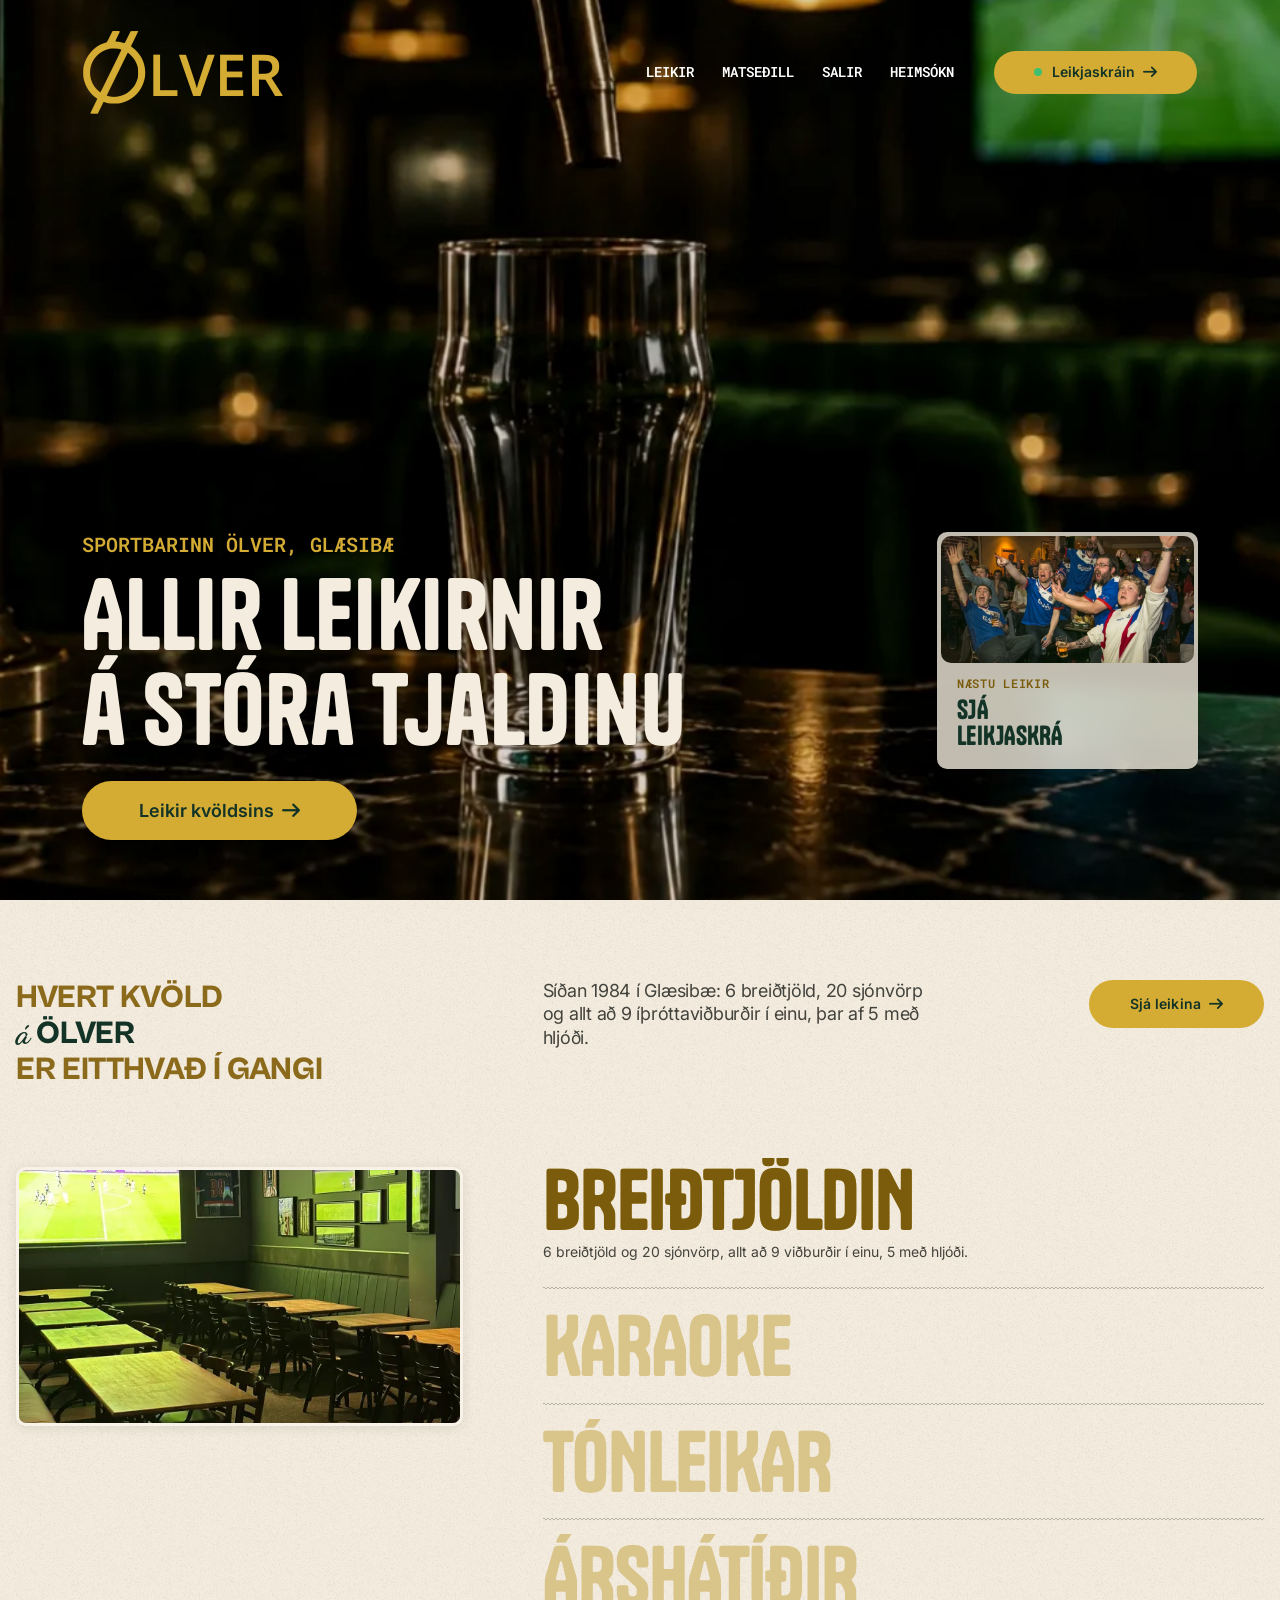
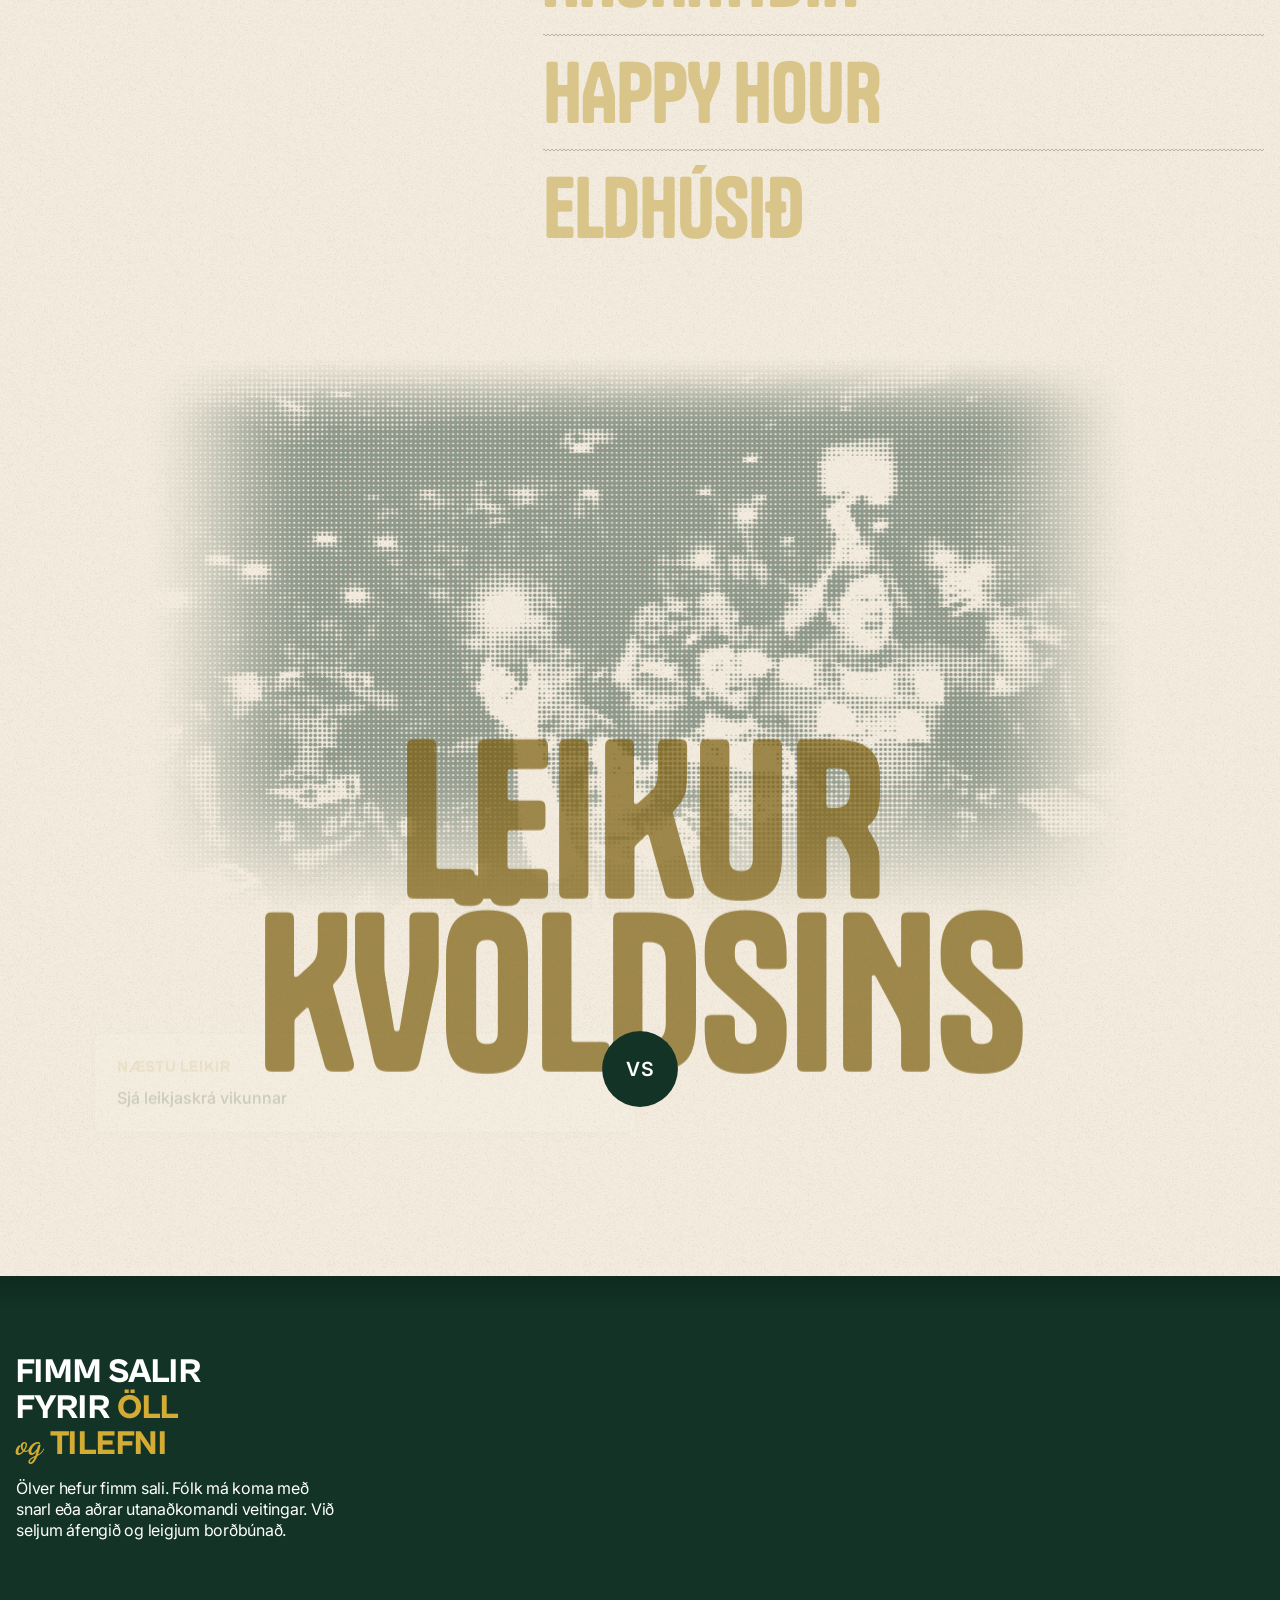
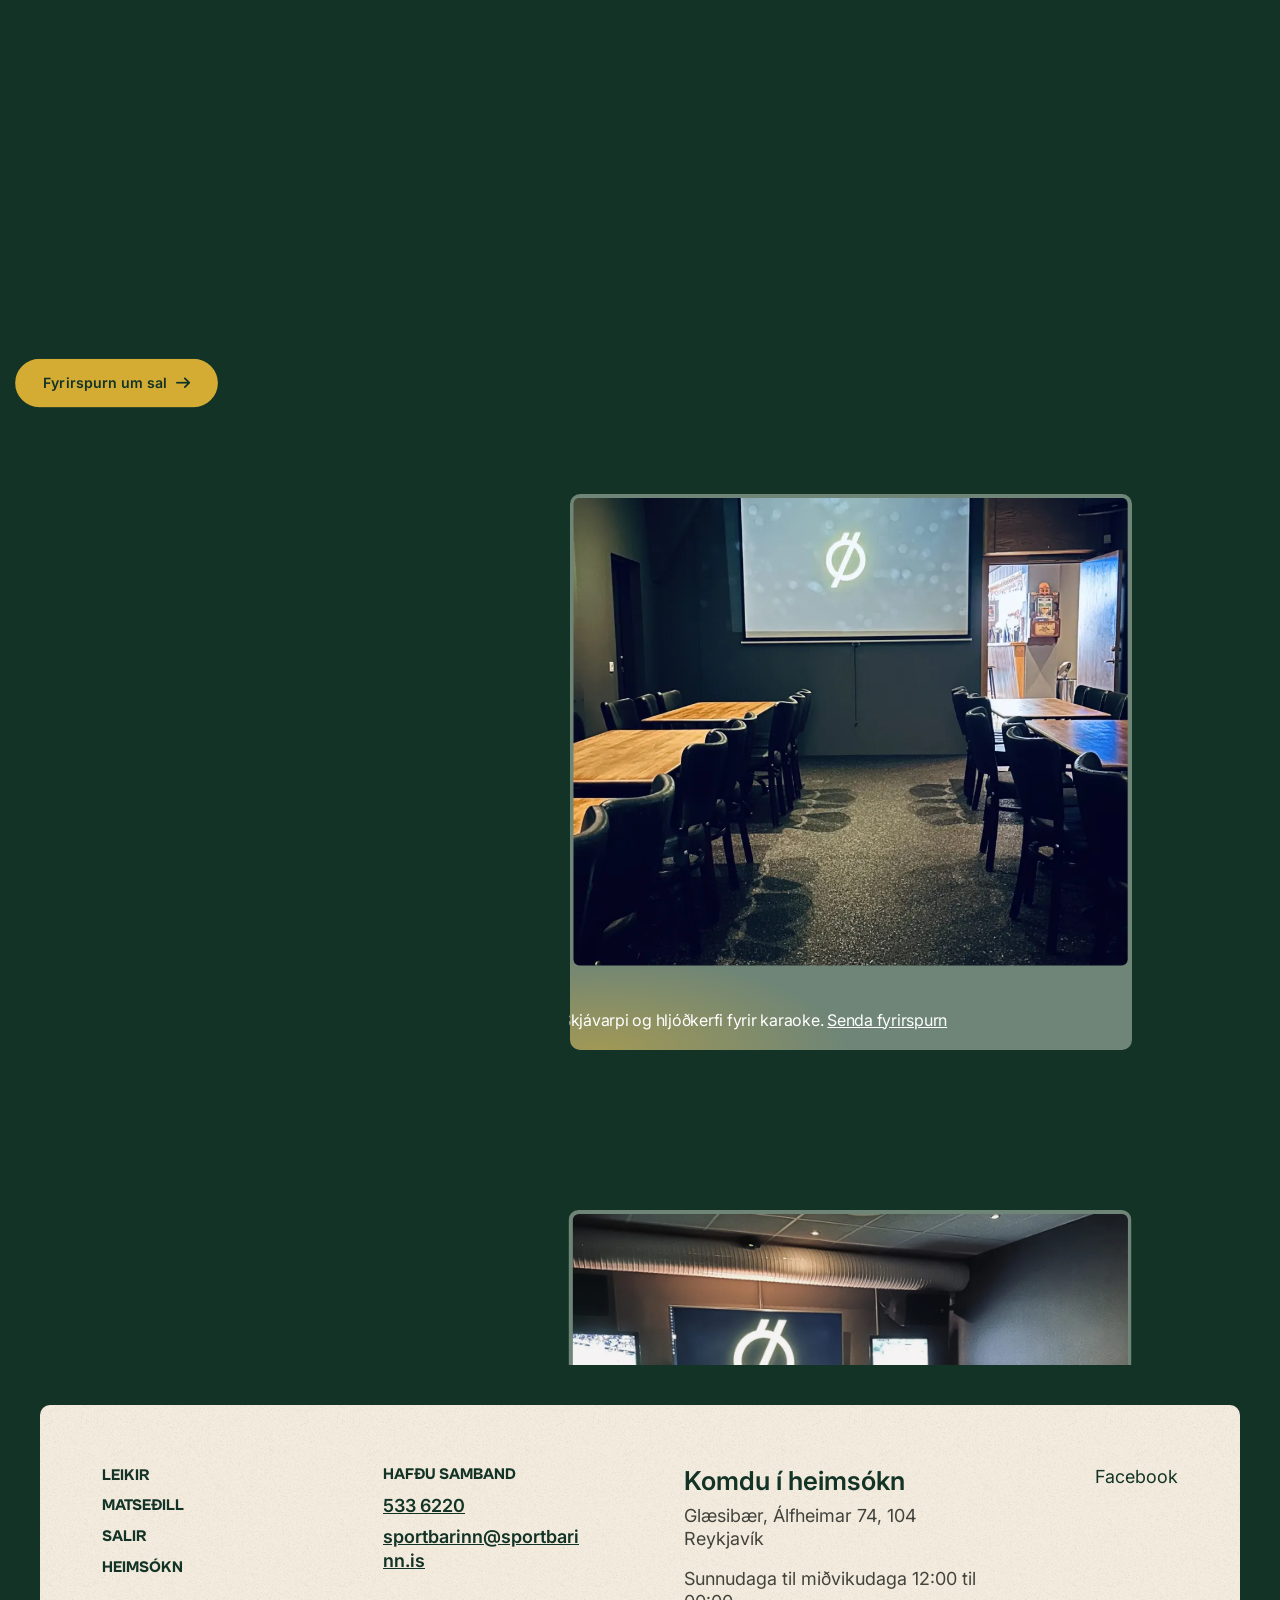
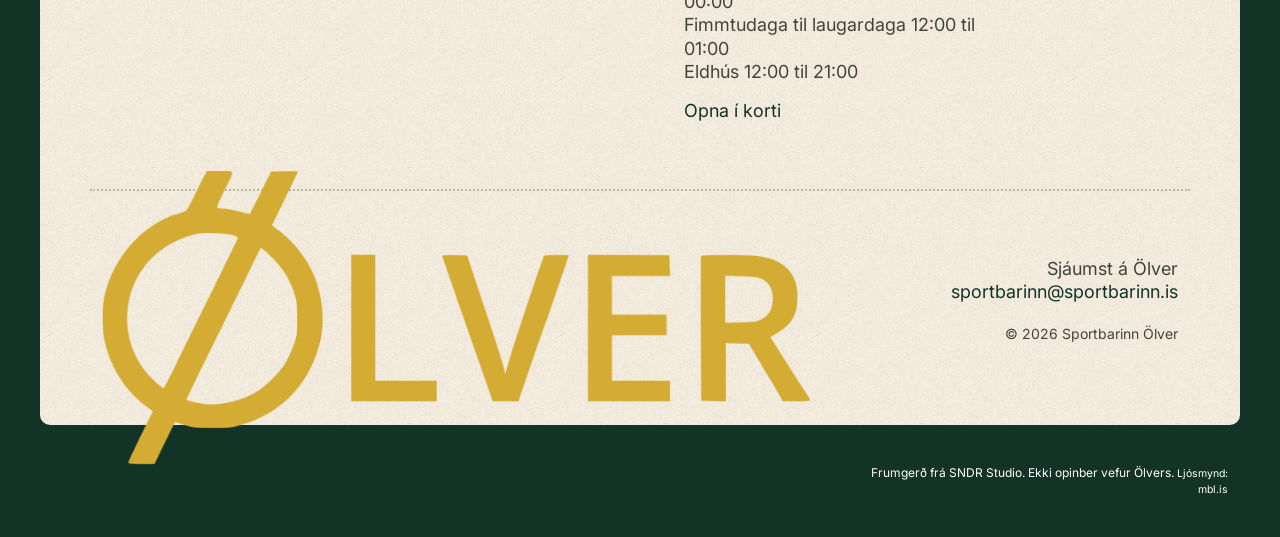
==== index.html @ f0a83d02 "Deploy a9a339c (noindex preview)" ====
<!doctype html>
<html lang="is">
<head>
<meta charset="utf-8">
<meta name="viewport" content="width=device-width, initial-scale=1">
<title>Sportbarinn Ölver | Glæsibær, Álfheimar 74</title>
<meta name="description" content="Sportbarinn Ölver í Glæsibæ. Enski boltinn og stærstu leikirnir á breiðtjöldum, karaoke, tónleikar og salir til leigu.">
<link rel="icon" href="assets/favicon.svg" type="image/svg+xml">
<link rel="apple-touch-icon" href="assets/apple-touch-icon.png">
<script>/* focus-guard, _tools/focus-guard */
/* focus-guard: a focus ring only for people using a keyboard.

   The bug it ends: a menu, drawer or dialog opens and its FIRST link (or the dialog's close button)
   is outlined, as if it were selected. Cause: opening code calls first.focus(), or <dialog>.showModal()
   focuses the first control by itself. When nothing was focused before, the browser decides the ring is
   wanted. Safari never focuses a button on click and a touch tap never does either, so on iPhone,
   iPad and Safari the very first tap paints the ring. Chrome with a mouse hides it, which is why it
   passes the desktop check and then reappears on Sindri's phone.

   How: remember the last input kind on <html data-input="pointer|key"> and let focus-guard.css drop the
   ring while the last input was a pointer. Keyboard users keep every ring. Load before everything else
   (inline in <head>, ~400 bytes), no dependencies. Doc: _tools/focus-guard/README.md */
(function () {
  var root = document.documentElement;
  function set(v) { if (root.getAttribute('data-input') !== v) root.setAttribute('data-input', v); }
  addEventListener('pointerdown', function () { set('pointer'); }, true);
  addEventListener('keydown', function (e) {
    if (e.key === 'Shift' || e.key === 'Control' || e.key === 'Alt' || e.key === 'Meta') return;
    set('key');
  }, true);
})();

</script>
<link rel="stylesheet" href="assets/focus-guard.css">
<meta name="robots" content="noindex">
<link rel="preload" href="fonts/Tanker-Regular.woff2" as="font" type="font/woff2" crossorigin>
<link rel="preload" href="assets/pour-poster.webp" as="image" fetchpriority="high">
<link rel="stylesheet" href="css/variables.css">
<link rel="stylesheet" href="fontawesome/css/fontawesome.min.css">
<link rel="stylesheet" href="fontawesome/css/solid.min.css">
<link rel="stylesheet" href="css/site.min.css">
<link rel="stylesheet" href="css/theme-ui.css">
<link rel="stylesheet" href="css/feature-accordion.css">
<link rel="stylesheet" href="css/smooth-scroll.css">
<link rel="stylesheet" href="css/card-media.css">
<link rel="stylesheet" href="css/scroll-cards.css">
<link rel="stylesheet" href="css/olver.css">
</head>
<body class="home wp-singular page-template page-template-frontpage page-template-frontpage-php page page-id-10001 wp-theme-boomball-theme-2026 theme-boomball-theme-2026 woocommerce-no-js">
<a class="visually-hidden-focusable olver-skip" href="#efni">Fara í efni</a>

        <!--Bootstrap 5 Off-Canvas Menu-->
        <div class="mobile-slide-menu offcanvas offcanvas-start noise" tabindex="-1" id="offcanvasMenu" aria-label="Valmynd">
            <div class="offcanvas-header">
                <div class="new-logo">
                    <a class="off-logo image100" href="index.html">
                        <img src="assets/img/logo-gold.webp" alt="Sportbarinn Ölver">
                    </a>
                </div>
                <div class="close-column">
                    <div class="exit-text">Loka</div>
                    <div class="close-menu" data-bs-dismiss="offcanvas" aria-label="Loka valmynd" role="button" tabindex="0">
                        <i class="fa-solid fa-xmark" aria-hidden="true"></i>
                    </div>
                </div>
            </div>
            <div class="offcanvas-body">
                <div id="mobile-menu">
                    <ul id="menu-mobile-menu" class="navbar-nav me-auto mb-2 mb-md-0 "><li  id="menu-item-10017" class="menu-item menu-item-type-post_type menu-item-object-page nav-item nav-item-10017"><a href="leikir.html" class="nav-link ">Leikir</a></li>
<li  id="menu-item-10016" class="menu-item menu-item-type-post_type menu-item-object-page nav-item nav-item-10016"><a href="matsedill.html" class="nav-link ">Matseðill</a></li>
<li  id="menu-item-10015" class="menu-item menu-item-type-post_type menu-item-object-page nav-item nav-item-10015"><a href="#home-preshow" class="nav-link ">Salir</a></li>
<li  id="menu-item-448" class="menu-item menu-item-type-post_type menu-item-object-page nav-item nav-item-448"><a href="#heimsokn" class="nav-link ">Heimsókn</a></li>
</ul>                </div>
                 <div class="site-button pink text-center off-button"><a href="leikir.html">Leikjaskráin</a></div>
            </div>
        </div>
       
    <!--Main Navbar & CTA Banner - Sticky Header-->
    <div class="sticky-top" style="z-index:8000;">
        <!--Main Navbar-->
                <div class="main-nav" >
                <div class="container scroll-header">
                    <div class="nav-row">
                        <div class="logo-nav-column">
                            <a class="header-logo image100" href="index.html">
                        <img src="assets/img/logo-gold.webp" alt="Sportbarinn Ölver">
                    </a>
                        </div>
                        <div class="menu-nav-column menu-column">
                            <div class="header-menu capitals">
                                <ul id="menu-main-menu" class="header-menu-list "><li  id="menu-item-10012" class="menu-item menu-item-type-post_type menu-item-object-page nav-item nav-item-10012"><a href="leikir.html" class="nav-link ">Leikir</a></li>
<li  id="menu-item-10013" class="menu-item menu-item-type-post_type menu-item-object-page nav-item nav-item-10013"><a href="matsedill.html" class="nav-link ">Matseðill</a></li>
<li  id="menu-item-10014" class="menu-item menu-item-type-post_type menu-item-object-page nav-item nav-item-10014"><a href="#home-preshow" class="nav-link ">Salir</a></li>
<li  id="menu-item-155" class="menu-item menu-item-type-post_type menu-item-object-page nav-item nav-item-155"><a href="#heimsokn" class="nav-link ">Heimsókn</a></li>
</ul>                            </div>
                            <div class="cart-menu-wrapper">
                                                            </div>
                            <div class="site-button radius100 pink header-button">
                                <a href="leikir.html" aria-label="Leikjaskráin"><span class="olver-open" data-open-now aria-hidden="true"></span>Leikjaskráin</a>
                            </div>
                            <div id="offcanvas-button" data-bs-toggle="offcanvas" data-bs-target="#offcanvasMenu" aria-controls="offcanvasMenu" aria-expanded="false" aria-label="Opna valmynd" role="button" tabindex="0">
                                <i class="fa-solid fa-bars" aria-hidden="true"></i>
                            </div>
                        </div>
                    </div>
                </div>
        </div>

        
            </div>
    <script>
        // Set --header-height before the hero banner renders so it doesn't
        // jump up once the footer scripts run (custom.js keeps it updated after this)
        (function () {
            var header = document.querySelector('.sticky-top');
            if (header) {
                // Fractional height, matching custom.js; offsetHeight rounds and leaves a sliver above the hero
                document.documentElement.style.setProperty('--header-height', header.getBoundingClientRect().height + 'px');
            }
        })();
    </script>

    <section class="hero-banner" id="efni" tabindex="-1">
        <div class="hero-banner__background"
                          data-overlay="0.15">

                            <video class="hero-banner__video" src="assets/pour.mp4" autoplay muted playsinline disablepictureinpicture disableremoteplayback aria-hidden="true" tabindex="-1"
                    poster="assets/pour-poster.webp"></video>
            
            <div class="hero-banner__overlay" style="opacity: 0.15;"></div>

        </div><!-- .hero-banner__background -->

                <div class="container hero-content">
            <div class="row">
                <div class="col-lg-9">
                                            <div class="pre-title capitals reveal-up reveal-delay-4">Sportbarinn Ölver, Glæsibæ</div>
                    
                                            <h1 class="hero-title reveal-words reveal-delay-2">Allir leikirnir <br>á stóra tjaldinu</h1>
                    
                                            <div class="site-button pink reveal-pop reveal-delay-5 button-lg">
                            <a href="leikir.html">Leikir kvöldsins</a>
                        </div>
                                    </div>
                                <div class="col-lg-3">
                    <div class="hero-modal-section site-radius reveal-up reveal-delay-6">
                        <div class="row gx-0">
                            <div class="col-lg-12 col-4">
                                <div class="modal-section-image image100">
                                                                            <a href="leikir.html" class="hero-video-trigger site-radius" aria-label="19:45 Everton gegn Newcastle, Deildabikar">
                                            <img src="assets/img/MBL0281602-scaled-800.webp" class="hero-video-trigger__image"
                                                alt="Stuðningsmenn fagna á Ölver">
                                        </a>
                                                                    </div>
                            </div>
                            <div class="col-lg-12 col-8">
                                <div class="modal-hero-column">
                                                                            <div class="modal-pre-title capitals">19:45 í kvöld · Deildabikar</div>
                                    
                                                                            <h4 class="modal-section-title capitals">Everton <br>gegn Newcastle</h4>
                                                                    </div>
                            </div>
                        </div>
                    </div>
                </div>
                            </div>
        </div>
    </section><!-- .hero-banner -->

<section id="home-innings"
    class="bb-feature"
    data-feature-accordion
    data-feature-scroll="false"
    data-item-count="6"
    aria-labelledby="home-innings-heading">
    <div class="container bb-feature__container">
                <div class="row bb-feature__intro">
            <div class="col-lg-5">
                                    <h2 id="home-innings-heading" class="bb-rich-heading reveal-up reveal-delay-2"><span class="bb-heading-line bb-text-gold">HVERT KVÖLD</span><span class="bb-heading-line bb-text-blue"> <span class="bb-type-script">á</span> ÖLVER</span> <span class="bb-heading-line bb-text-gold">ER EITTHVAÐ Í GANGI</span></h2>
                            </div>
            <div class="col-lg-4">
                <div class="bb-feature__intro-copy reveal-up reveal-delay-4"><p>Síðan 1984 í Glæsibæ: 6 breiðtjöld, 20 sjónvörp og allt að 9 íþróttaviðburðir í einu, þar af 5 með hljóði.</p>
</div>
            </div>
                            <div class="col-lg-3 d-flex justify-content-lg-end align-items-start">
                    <div class="site-button pink bb-button--standard">
                        <a class="reveal-pop reveal-delay-3" href="leikir.html"
                            >Sjá leikina</a>
                    </div>
                </div>
                    </div>
                <div class="row bb-feature__body">
            <div class="col-lg-5 bb-feature__rail d-none d-lg-block">
                <div class="bb-feature__stage" data-feature-stage></div>
            </div>
            <div class="col-lg-7">
                <div class="bb-feature__list">
                                            <article class="bb-feature__item reveal-slide" data-feature-item>
                            <div id="home-innings-item-1-media" class="bb-feature__media" data-feature-media>
                                <div class="bb-feature__media-inner"><div class="bb-feature__visual"><img class="bb-feature__video" src="assets/img/Nyi-salur2-scaled-800.webp" alt="Salur með breiðtjöldum og sjónvörpum á Ölver"></div></div>
                            </div>
                            <h3 class="bb-feature__title">
                                <button type="button"
                                    id="home-innings-item-1-trigger"
                                    class="bb-feature__trigger"
                                    aria-expanded="true"
                                    aria-controls="home-innings-item-1-media home-innings-item-1-panel"
                                    data-feature-trigger><span class="bb-feature__label">Breiðtjöldin</span></button>
                            </h3>
                            <div id="home-innings-item-1-panel"
                                class="bb-feature__panel"
                                aria-labelledby="home-innings-item-1-trigger"
                                data-feature-panel>
                                                                    <div class="bb-feature__description"><p>6 breiðtjöld og 20 sjónvörp, allt að 9 viðburðir í einu, 5 með hljóði.</p>
</div>
                                                            </div>
                        </article>
                                            <article class="bb-feature__item reveal-slide" data-feature-item>
                            <div id="home-innings-item-2-media" class="bb-feature__media" data-feature-media>
                                <div class="bb-feature__media-inner"><div class="bb-feature__visual"><img class="bb-feature__video" src="assets/img/003-KARA_BROLL-1-800.webp" alt="Hljóðnemi fyrir karaoke á Ölver"></div></div>
                            </div>
                            <h3 class="bb-feature__title">
                                <button type="button"
                                    id="home-innings-item-2-trigger"
                                    class="bb-feature__trigger"
                                    aria-expanded="true"
                                    aria-controls="home-innings-item-2-media home-innings-item-2-panel"
                                    data-feature-trigger><span class="bb-feature__label">Karaoke</span></button>
                            </h3>
                            <div id="home-innings-item-2-panel"
                                class="bb-feature__panel"
                                aria-labelledby="home-innings-item-2-trigger"
                                data-feature-panel>
                                                                    <div class="bb-feature__description"><p>Stóri og Litli salurinn eru með karaoke. Minnsti salurinn er fyrir fundi eða karaoke.</p>
</div>
                                                            </div>
                        </article>
                                            <article class="bb-feature__item reveal-slide" data-feature-item>
                            <div id="home-innings-item-3-media" class="bb-feature__media" data-feature-media>
                                <div class="bb-feature__media-inner"><div class="bb-feature__visual"><img class="bb-feature__video" src="assets/img/33-800.webp" alt="Tónleikasvið á Ölver"></div></div>
                            </div>
                            <h3 class="bb-feature__title">
                                <button type="button"
                                    id="home-innings-item-3-trigger"
                                    class="bb-feature__trigger"
                                    aria-expanded="true"
                                    aria-controls="home-innings-item-3-media home-innings-item-3-panel"
                                    data-feature-trigger><span class="bb-feature__label">Tónleikar</span></button>
                            </h3>
                            <div id="home-innings-item-3-panel"
                                class="bb-feature__panel"
                                aria-labelledby="home-innings-item-3-trigger"
                                data-feature-panel>
                                                                    <div class="bb-feature__description"><p>Stóri salurinn er með glænýju hljóðkerfi fyrir tónleika og fyrirlestra.</p>
</div>
                                                            </div>
                        </article>
                                            <article class="bb-feature__item reveal-slide" data-feature-item>
                            <div id="home-innings-item-4-media" class="bb-feature__media" data-feature-media>
                                <div class="bb-feature__media-inner"><div class="bb-feature__visual"><img class="bb-feature__video" src="assets/img/0q-3584-scaled-800.webp" alt="Borð og stólar í Stóra salnum á Ölver"></div></div>
                            </div>
                            <h3 class="bb-feature__title">
                                <button type="button"
                                    id="home-innings-item-4-trigger"
                                    class="bb-feature__trigger"
                                    aria-expanded="true"
                                    aria-controls="home-innings-item-4-media home-innings-item-4-panel"
                                    data-feature-trigger><span class="bb-feature__label">Árshátíðir</span></button>
                            </h3>
                            <div id="home-innings-item-4-panel"
                                class="bb-feature__panel"
                                aria-labelledby="home-innings-item-4-trigger"
                                data-feature-panel>
                                                                    <div class="bb-feature__description"><p>Bjórkvöld, árshátíðir og pub quiz. Kútar frá Ölgerðinni: Gull, Gull Lite, Tuborg eða Classic, 52.500 kr, 25 lítrar.</p>
</div>
                                                            </div>
                        </article>
                                            <article class="bb-feature__item reveal-slide" data-feature-item>
                            <div id="home-innings-item-5-media" class="bb-feature__media" data-feature-media>
                                <div class="bb-feature__media-inner"><div class="bb-feature__visual"><img class="bb-feature__video" src="assets/img/02_OLVER-800.webp" alt="Bjórkranar á barnum á Ölver"></div></div>
                            </div>
                            <h3 class="bb-feature__title">
                                <button type="button"
                                    id="home-innings-item-5-trigger"
                                    class="bb-feature__trigger"
                                    aria-expanded="true"
                                    aria-controls="home-innings-item-5-media home-innings-item-5-panel"
                                    data-feature-trigger><span class="bb-feature__label">Happy hour</span></button>
                            </h3>
                            <div id="home-innings-item-5-panel"
                                class="bb-feature__panel"
                                aria-labelledby="home-innings-item-5-trigger"
                                data-feature-panel>
                                                                    <div class="bb-feature__description"><p>Mánudaga til föstudaga 15:00 til 19:00, allur bjór á krana 1.100 kr.</p>
</div>
                                                            </div>
                        </article>
                                            <article class="bb-feature__item reveal-slide" data-feature-item>
                            <div id="home-innings-item-6-media" class="bb-feature__media" data-feature-media>
                                <div class="bb-feature__media-inner"><div class="bb-feature__visual"><img class="bb-feature__video" src="assets/img/21-scaled-800.webp" alt="Ölversborgari með frönskum"></div></div>
                            </div>
                            <h3 class="bb-feature__title">
                                <button type="button"
                                    id="home-innings-item-6-trigger"
                                    class="bb-feature__trigger"
                                    aria-expanded="true"
                                    aria-controls="home-innings-item-6-media home-innings-item-6-panel"
                                    data-feature-trigger><span class="bb-feature__label">Eldhúsið</span></button>
                            </h3>
                            <div id="home-innings-item-6-panel"
                                class="bb-feature__panel"
                                aria-labelledby="home-innings-item-6-trigger"
                                data-feature-panel>
                                                                    <div class="bb-feature__description"><p><a href="matsedill.html">Opið 12:00 til 21:00 alla daga, fyrr þegar leikir eru í gangi. Borgarar, vængir og pizza.</a></p>
</div>
                                                            </div>
                        </article>
                                    </div>
            </div>
        </div>
    </div>
</section>




<section id="home-teams" class="home-teams" data-teams>
    <div class="container">

                <div class="home-teams__hero" data-teams-hero>
                            <img class="home-teams__image" src="assets/img/vs-crowd.webp" srcset="assets/img/vs-crowd.webp 1296w" sizes="(min-width: 1400px) 1296px, 100vw" width="1296" height="751" alt="" loading="lazy" decoding="async" data-teams-image>
                                        <h2 class="home-teams__title" data-teams-title>Leikur <br>kvöldsins</h2>
                    </div>
        
                <div class="home-teams__matchup" data-teams-matchup>
            <div class="home-teams__team home-teams__team--llamas" data-teams-card>
                                    <h3 class="home-teams__team-title">Everton</h3>
                                                    <div class="home-teams__team-text"><p>Heimalið. Fimmtudagur kl. 19:45</p>
</div>
                            </div>

            <div class="home-teams__vs" aria-hidden="true" data-teams-vs>VS</div>

            <div class="home-teams__team home-teams__team--chaos" data-teams-card>
                                    <h3 class="home-teams__team-title">Newcastle</h3>
                                                    <div class="home-teams__team-text"><p>Gestirnir. Deildabikar, í beinni á Ölver</p>
</div>
                            </div>
        </div>
        
                <div class="site-button blue home-teams__button" data-teams-button>
            <a href="leikir.html">Allir leikir vikunnar</a>
        </div>
        
    </div>
</section>
<section id="home-preshow" class="bb-scroll-cards" data-scroll-cards
    aria-labelledby="home-preshow-heading">
    <div class="container bb-scroll-cards__container">
        <div class="bb-scroll-cards__viewport" data-scroll-viewport>
            <div class="row g-0 bb-scroll-cards__layout">
                <div class="col-lg-4 bb-scroll-cards__intro" data-scroll-intro>
                    <div>
                                                    <h2 id="home-preshow-heading" class="bb-rich-heading reveal-up reveal-delay-2"><span class="bb-heading-line">FIMM SALIR</span><span class="bb-heading-line">FYRIR <span class="bb-text-pink">ÖLL</span></span><span class="bb-heading-line bb-text-pink"><span class="bb-type-script">og</span> TILEFNI</span></h2>
                                                <div class="bb-scroll-cards__intro-copy reveal-up reveal-delay-4"><p>Ölver hefur fimm sali. Fólk má koma með snarl eða aðrar utanaðkomandi veitingar. Við seljum áfengið og leigjum borðbúnað.</p>
</div>
                    </div>
                                            <div class="site-button pink bb-button--standard bb-scroll-cards__button">
                            <a class="reveal-pop reveal-delay-3" href="mailto:sportbarinn@sportbarinn.is?subject=Fyrirspurn%20um%20sal"
                                >Fyrirspurn um sal</a>
                        </div>
                                    </div>
                <div class="col-lg-8 bb-scroll-cards__rail" data-scroll-rail>
                    <div class="bb-scroll-cards__track" data-scroll-track>
                                                    <article class="bb-scroll-card" data-scroll-card aria-labelledby="home-preshow-card-1-title">
                                <div class="bb-scroll-card__media">
    <img width="2000" height="1056" src="assets/img/storsalur-scaled.webp" class="bb-scroll-card__image" alt="Stóri salurinn á Ölver" loading="lazy" decoding="async" sizes="auto, (min-width: 1312px) 840px, (min-width: 992px) 64vw, calc(100vw - 40px)" srcset="assets/img/storsalur-scaled-800.webp 800w, assets/img/storsalur-scaled.webp 2000w" /></div>
                                <div class="bb-scroll-card__caption">
                                    <h3 id="home-preshow-card-1-title" class="bb-scroll-card__title">Stóri salurinn</h3>
                                                                            <div class="bb-scroll-card__description"><p>150 til borðs, 200 standandi. Skjávarpar og glænýtt hljóðkerfi fyrir karaoke, tónleika og fyrirlestra. <a href="mailto:sportbarinn@sportbarinn.is?subject=Fyrirspurn%20um%20St%C3%B3ra%20salinn">Senda fyrirspurn</a></p>
</div>
                                                                    </div>
                            </article>
                                                    <article class="bb-scroll-card" data-scroll-card aria-labelledby="home-preshow-card-2-title">
                                <div class="bb-scroll-card__media">
    <img width="1500" height="2000" src="assets/img/Litli-salur-scaled.webp" class="bb-scroll-card__image" alt="Litli salurinn á Ölver" loading="lazy" decoding="async" sizes="auto, (min-width: 1312px) 840px, (min-width: 992px) 64vw, calc(100vw - 40px)" srcset="assets/img/Litli-salur-scaled-800.webp 600w, assets/img/Litli-salur-scaled.webp 1500w" /></div>
                                <div class="bb-scroll-card__caption">
                                    <h3 id="home-preshow-card-2-title" class="bb-scroll-card__title">Litli salurinn</h3>
                                                                            <div class="bb-scroll-card__description"><p>Um 40 manns. Skjávarpi og hljóðkerfi fyrir karaoke. <a href="mailto:sportbarinn@sportbarinn.is?subject=Fyrirspurn%20um%20Litla%20salinn">Senda fyrirspurn</a></p>
</div>
                                                                    </div>
                            </article>
                                                    <article class="bb-scroll-card" data-scroll-card aria-labelledby="home-preshow-card-3-title">
                                <div class="bb-scroll-card__media">
    <img width="2000" height="1500" src="assets/img/VIP--scaled.webp" class="bb-scroll-card__image" alt="Minnsti salurinn á Ölver" loading="lazy" decoding="async" sizes="auto, (min-width: 1312px) 840px, (min-width: 992px) 64vw, calc(100vw - 40px)" srcset="assets/img/VIP--scaled-800.webp 800w, assets/img/VIP--scaled.webp 2000w" /></div>
                                <div class="bb-scroll-card__caption">
                                    <h3 id="home-preshow-card-3-title" class="bb-scroll-card__title">Minnsti salurinn</h3>
                                                                            <div class="bb-scroll-card__description"><p>15 manns. Fyrir fundi eða karaoke. <a href="mailto:sportbarinn@sportbarinn.is?subject=Fyrirspurn%20um%20Minnsta%20salinn">Senda fyrirspurn</a></p>
</div>
                                                                    </div>
                            </article>
                                            </div>
                </div>
            </div>
        </div>
    </div>
</section>
<footer class="site-footer" id="heimsokn">
    <div class="footer-main site-radius noise">
        <div class="container-fluid">
            <div class="row gx-5">
                <div class="col-lg-3 col-md-4 footer-first-column order-md-1 order-2">
                    <!-- Menu -->
                    <div class="footer-menu-wrapper mb-4">
                        <nav class="footer-nav"><ul id="menu-footer-menu" class="footer-menu-list"><li id="menu-item-10021" class="menu-item menu-item-type-post_type menu-item-object-page menu-item-10021"><a href="leikir.html">Leikir</a></li>
<li id="menu-item-10020" class="menu-item menu-item-type-post_type menu-item-object-page menu-item-10020"><a href="matsedill.html">Matseðill</a></li>
<li id="menu-item-10019" class="menu-item menu-item-type-post_type menu-item-object-page menu-item-10019"><a href="#home-preshow">Salir</a></li>
<li id="menu-item-10018" class="menu-item menu-item-type-post_type menu-item-object-page menu-item-10018"><a href="#heimsokn">Heimsókn</a></li>
</ul></nav>                    </div>
                    
                                                                
                                    </div>
                <div class="col-lg-3 col-md-4 order-3">
                    <!-- Content Sections (stacked vertically) -->
                                                                        <div class="footer-content-section">
                                                                    <h4 class="footer-section-title capitals">Hafðu samband</h4>
                                                                                                    <div class="footer-section-content">
                                        <p><a href="tel:5336220">533 6220</a></p>
<p><a href="mailto:sportbarinn@sportbarinn.is">sportbarinn@sportbarinn.is</a></p>
                                    </div>
                                                            </div>
                                                            </div>
                    
                

                <!-- Third Column: Form -->
                <div class="col-lg-4 order-lg-3 order-4">
                                                                <div class="footer-form-wrapper">
                                                                                        <div class="footer-form">
                                    <h3>Komdu í heimsókn</h3>
                                    <p>Glæsibær, Álfheimar 74, 104 Reykjavík</p>
                                    <p>Sunnudaga til miðvikudaga 12:00 til 00:00<br>Fimmtudaga til laugardaga 12:00 til 01:00<br>Eldhús 12:00 til 21:00</p>
                                    <p><a href="https://maps.google.com/?q=Álfheimar+74,+104+Reykjavík" target="_blank" rel="noopener">Opna í korti</a></p>                                </div>
                                                    </div>
                                                                
                                    </div>

                <!-- 4th Column: Social Media Icons -->
                <div class="col-lg-2 col-md-4 order-lg-4 order-md-3 order-1">
                                            <div class="footer-social-links">
                                    <a href="https://www.facebook.com/sportbarinn.is" target="_blank" rel="noopener noreferrer" class="footer-social-link">Facebook</a>
                                </div>
                                    </div>
            </div>

            <!-- Ölver Logo & Contact Row -->
            <div class="row footer-logo-row align-items-center">
                <div class="col-lg-8 mb-4 mb-lg-0 text-center text-lg-start order-lg-1 order-2">
                                            <div class="footer-boomball-logo">
                            <img loading="lazy" src="assets/img/logo-gold.webp" alt="Sportbarinn Ölver" />
                        </div>
                                    </div>

                <div class="col-lg-4 text-lg-end order-lg-2 order-1">
                                                                <p class="footer-inbox-text">Sjáumst á Ölver</p>
                                                                <a href="mailto:sportbarinn@sportbarinn.is" class="footer-contact-email">sportbarinn@sportbarinn.is</a>
                                        <p class="copyright-text">© 2026 Sportbarinn Ölver</p>
                </div>
            </div>
        </div>
    </div>

    <!-- Copyright & Disclaimer Bar -->
    <div class="footer-copyright">
        <div class="container-fluid">
            <div class="row d-flex justify-content-end">
                <div class="col-lg-4">
                                            <p class="disclaimer-text">Frumgerð frá SNDR Studio. Ekki opinber vefur Ölvers. <small>Ljósmynd: mbl.is</small></p>
                                    </div>
            </div>
        </div>
    </div>
</footer>
<script src="js/olver.js"></script>
<script src="js/jquery.min.js"></script>
<script src="js/gsap.min.js"></script>
<script src="js/gsap-scrolltrigger.min.js"></script>
<script src="js/st-refresh.js"></script>
<script src="js/gsap-scrollto.min.js"></script>
<script src="js/site.min.js"></script>
<script src="js/components/feature-accordion.js"></script>
<script src="js/components/smooth-scroll.js"></script>
<script src="js/components/reveal.js"></script>
<script src="js/components/card-media.js"></script>
<script src="js/components/scroll-cards.js"></script>
<script src="js/components/home-teams.js"></script>
</body>
</html>
---- assets/focus-guard.css ----
/* focus-guard.css: pairs with focus-guard.js. No ring after a tap or a click; every ring for the keyboard.
   Text fields keep theirs (the user is typing there whatever opened it). */
html[data-input="pointer"] :focus-visible:not(input):not(textarea):not(select):not([contenteditable="true"]) { outline: none; }
/* a focus target that is only a container (a menu panel, a dialog, a drawer): never ring it */
[tabindex="-1"]:focus { outline: none; }
---- css/variables.css ----
/**
 * Shared design tokens. Loaded before the existing theme stylesheet.
 * New components consume these; existing SCSS can adopt them incrementally.
 */
:root {
    --bb-color-pink: #D4AC34;
    --bb-color-blue: #123326;
    --bb-color-gold: #8C6A1C;
    --bb-color-ink: #43433d;
    --bb-color-paper: #f3ebdc;
    --bb-color-white: #ffffff;
    --bb-color-slate: #6E8577;
    --bb-color-frame: rgb(255 255 255 / 35%);
    --bb-color-divider: #B8B3A8;
    --bb-color-inactive: #D9C48A;

    --bb-font-body: "Inter-400", Arial, Helvetica, sans-serif;
    --bb-font-body-medium: "Inter-500", Arial, Helvetica, sans-serif;
    --bb-font-heading: "Hamburg-700", Arial, Helvetica, sans-serif;
    --bb-font-display: "Groundout", Georgia, serif;
    --bb-font-script: "Brooklyn-700", Georgia, serif;
    --bb-font-mono: "Roboto-600", "Courier New", monospace;

    --bb-radius-media: 10px;
    --bb-border-media: 4px;
    --bb-content-width: 1280px;
    --bb-gutter-mobile: 16px;
    --bb-space-section: 80px;
    --bb-space-section-mobile: 48px;
    --bb-divider-width: 4px;
    --bb-divider-height: 2px;

    --bb-motion-duration: 0.42s;
    --bb-motion-distance: 12px;
    --bb-motion-ease: cubic-bezier(0.22, 1, 0.36, 1);
}
---- fontawesome/css/solid.min.css ----
/*!
 * Font Awesome Free 7.1.0 by @fontawesome - https://fontawesome.com
 * License - https://fontawesome.com/license/free (Icons: CC BY 4.0, Fonts: SIL OFL 1.1, Code: MIT License)
 * Copyright 2025 Fonticons, Inc.
 */
:host,:root{--fa-family-classic:"Font Awesome 7 Free";--fa-font-solid:normal 900 1em/1 var(--fa-family-classic);--fa-style-family-classic:var(--fa-family-classic)}@font-face{font-family:"Font Awesome 7 Free";font-style:normal;font-weight:900;font-display:block;src:url(../webfonts/fa-solid-900.woff2)}.fas{--fa-style:900}.fa-classic,.fas{--fa-family:var(--fa-family-classic)}.fa-solid{--fa-style:900}
---- css/site.min.css ----
@charset "UTF-8";/*!
 * Bootstrap  v5.2.1 (https://getbootstrap.com/)
 * Copyright 2011-2022 The Bootstrap Authors
 * Copyright 2011-2022 Twitter, Inc.
 * Licensed under MIT (https://github.com/twbs/bootstrap/blob/main/LICENSE)
 */:root{--bs-blue:#0d6efd;--bs-indigo:#6610f2;--bs-purple:#6f42c1;--bs-pink:#d63384;--bs-red:#dc3545;--bs-orange:#fd7e14;--bs-yellow:#ffc107;--bs-green:#198754;--bs-teal:#20c997;--bs-cyan:#0dcaf0;--bs-black:#000;--bs-white:#fff;--bs-gray:#6c757d;--bs-gray-dark:#343a40;--bs-gray-100:#f8f9fa;--bs-gray-200:#e9ecef;--bs-gray-300:#dee2e6;--bs-gray-400:#ced4da;--bs-gray-500:#adb5bd;--bs-gray-600:#6c757d;--bs-gray-700:#495057;--bs-gray-800:#343a40;--bs-gray-900:#212529;--bs-primary:#0d6efd;--bs-secondary:#6c757d;--bs-success:#198754;--bs-info:#0dcaf0;--bs-warning:#ffc107;--bs-danger:#dc3545;--bs-light:#f8f9fa;--bs-dark:#212529;--bs-primary-rgb:13,110,253;--bs-secondary-rgb:108,117,125;--bs-success-rgb:25,135,84;--bs-info-rgb:13,202,240;--bs-warning-rgb:255,193,7;--bs-danger-rgb:220,53,69;--bs-light-rgb:248,249,250;--bs-dark-rgb:33,37,41;--bs-white-rgb:255,255,255;--bs-black-rgb:0,0,0;--bs-body-color-rgb:33,37,41;--bs-body-bg-rgb:255,255,255;--bs-font-sans-serif:system-ui,-apple-system,"Segoe UI",Roboto,"Helvetica Neue","Noto Sans","Liberation Sans",Arial,sans-serif,"Apple Color Emoji","Segoe UI Emoji","Segoe UI Symbol","Noto Color Emoji";--bs-font-monospace:SFMono-Regular,Menlo,Monaco,Consolas,"Liberation Mono","Courier New",monospace;--bs-gradient:linear-gradient(180deg, rgba(255, 255, 255, 0.15), rgba(255, 255, 255, 0));--bs-body-font-family:var(--bs-font-sans-serif);--bs-body-font-size:1rem;--bs-body-font-weight:400;--bs-body-line-height:1.5;--bs-body-color:#212529;--bs-body-bg:#fff;--bs-border-width:1px;--bs-border-style:solid;--bs-border-color:#dee2e6;--bs-border-color-translucent:rgba(0, 0, 0, 0.175);--bs-border-radius:0.375rem;--bs-border-radius-sm:0.25rem;--bs-border-radius-lg:0.5rem;--bs-border-radius-xl:1rem;--bs-border-radius-2xl:2rem;--bs-border-radius-pill:50rem;--bs-link-color:#0d6efd;--bs-link-hover-color:#0a58ca;--bs-code-color:#d63384;--bs-highlight-bg:#fff3cd}*,::after,::before{box-sizing:border-box}@media (prefers-reduced-motion:no-preference){:root{scroll-behavior:smooth}}body{margin:0;font-family:var(--bs-body-font-family);font-size:var(--bs-body-font-size);font-weight:var(--bs-body-font-weight);line-height:var(--bs-body-line-height);color:var(--bs-body-color);text-align:var(--bs-body-text-align);background-color:var(--bs-body-bg);-webkit-text-size-adjust:100%;-webkit-tap-highlight-color:transparent}hr{margin:1rem 0;color:inherit;border:0;border-top:1px solid;opacity:.25}.h1,.h2,.h3,.h4,.h5,.h6,h1,h2,h3,h4,h5,h6{margin-top:0;margin-bottom:.5rem;font-weight:500;line-height:1.2}.h1,h1{font-size:calc(1.375rem + 1.5vw)}@media (min-width:1200px){.h1,h1{font-size:2.5rem}}.h2,h2{font-size:calc(1.325rem + .9vw)}@media (min-width:1200px){.h2,h2{font-size:2rem}}.h3,h3{font-size:calc(1.3rem + .6vw)}@media (min-width:1200px){.h3,h3{font-size:1.75rem}}.h4,h4{font-size:calc(1.275rem + .3vw)}@media (min-width:1200px){.h4,h4{font-size:1.5rem}}.h5,h5{font-size:1.25rem}.h6,h6{font-size:1rem}p{margin-top:0;margin-bottom:1rem}abbr[title]{-webkit-text-decoration:underline dotted;text-decoration:underline dotted;cursor:help;-webkit-text-decoration-skip-ink:none;text-decoration-skip-ink:none}address{margin-bottom:1rem;font-style:normal;line-height:inherit}ol,ul{padding-left:2rem}dl,ol,ul{margin-top:0;margin-bottom:1rem}ol ol,ol ul,ul ol,ul ul{margin-bottom:0}dt{font-weight:700}dd{margin-bottom:.5rem;margin-left:0}blockquote{margin:0 0 1rem}b,strong{font-weight:bolder}.small,small{font-size:.875em}.mark,mark{padding:.1875em;background-color:var(--bs-highlight-bg)}sub,sup{position:relative;font-size:.75em;line-height:0;vertical-align:baseline}sub{bottom:-.25em}sup{top:-.5em}a{color:var(--bs-link-color);text-decoration:underline}a:hover{color:var(--bs-link-hover-color)}a:not([href]):not([class]),a:not([href]):not([class]):hover{color:inherit;text-decoration:none}code,kbd,pre,samp{font-family:var(--bs-font-monospace);font-size:1em}pre{display:block;margin-top:0;margin-bottom:1rem;overflow:auto;font-size:.875em}pre code{font-size:inherit;color:inherit;word-break:normal}code{font-size:.875em;color:var(--bs-code-color);word-wrap:break-word}a>code{color:inherit}kbd{padding:.1875rem .375rem;font-size:.875em;color:var(--bs-body-bg);background-color:var(--bs-body-color);border-radius:.25rem}kbd kbd{padding:0;font-size:1em}figure{margin:0 0 1rem}img,svg{vertical-align:middle}table{caption-side:bottom;border-collapse:collapse}caption{padding-top:.5rem;padding-bottom:.5rem;color:#6c757d;text-align:left}th{text-align:inherit;text-align:-webkit-match-parent}tbody,td,tfoot,th,thead,tr{border-color:inherit;border-style:solid;border-width:0}label{display:inline-block}button{border-radius:0}button:focus:not(:focus-visible){outline:0}button,input,optgroup,select,textarea{margin:0;font-family:inherit;font-size:inherit;line-height:inherit}button,select{text-transform:none}[role=button]{cursor:pointer}select{word-wrap:normal}select:disabled{opacity:1}[list]:not([type=date]):not([type=datetime-local]):not([type=month]):not([type=week]):not([type=time])::-webkit-calendar-picker-indicator{display:none!important}[type=button],[type=reset],[type=submit],button{-webkit-appearance:button}[type=button]:not(:disabled),[type=reset]:not(:disabled),[type=submit]:not(:disabled),button:not(:disabled){cursor:pointer}::-moz-focus-inner{padding:0;border-style:none}textarea{resize:vertical}fieldset{min-width:0;padding:0;margin:0;border:0}legend{float:left;width:100%;padding:0;margin-bottom:.5rem;font-size:calc(1.275rem + .3vw);line-height:inherit}@media (min-width:1200px){legend{font-size:1.5rem}}legend+*{clear:left}::-webkit-datetime-edit-day-field,::-webkit-datetime-edit-fields-wrapper,::-webkit-datetime-edit-hour-field,::-webkit-datetime-edit-minute,::-webkit-datetime-edit-month-field,::-webkit-datetime-edit-text,::-webkit-datetime-edit-year-field{padding:0}::-webkit-inner-spin-button{height:auto}[type=search]{outline-offset:-2px;-webkit-appearance:textfield}::-webkit-search-decoration{-webkit-appearance:none}::-webkit-color-swatch-wrapper{padding:0}::-webkit-file-upload-button{font:inherit;-webkit-appearance:button}::file-selector-button{font:inherit;-webkit-appearance:button}output{display:inline-block}iframe{border:0}summary{display:list-item;cursor:pointer}progress{vertical-align:baseline}[hidden]{display:none!important}.lead{font-size:1.25rem;font-weight:300}.display-1{font-size:calc(1.625rem + 4.5vw);font-weight:300;line-height:1.2}@media (min-width:1200px){.display-1{font-size:5rem}}.display-2{font-size:calc(1.575rem + 3.9vw);font-weight:300;line-height:1.2}@media (min-width:1200px){.display-2{font-size:4.5rem}}.display-3{font-size:calc(1.525rem + 3.3vw);font-weight:300;line-height:1.2}@media (min-width:1200px){.display-3{font-size:4rem}}.display-4{font-size:calc(1.475rem + 2.7vw);font-weight:300;line-height:1.2}@media (min-width:1200px){.display-4{font-size:3.5rem}}.display-5{font-size:calc(1.425rem + 2.1vw);font-weight:300;line-height:1.2}@media (min-width:1200px){.display-5{font-size:3rem}}.display-6{font-size:calc(1.375rem + 1.5vw);font-weight:300;line-height:1.2}@media (min-width:1200px){.display-6{font-size:2.5rem}}.list-unstyled{padding-left:0;list-style:none}.list-inline{padding-left:0;list-style:none}.list-inline-item{display:inline-block}.list-inline-item:not(:last-child){margin-right:.5rem}.initialism{font-size:.875em;text-transform:uppercase}.blockquote{margin-bottom:1rem;font-size:1.25rem}.blockquote>:last-child{margin-bottom:0}.blockquote-footer{margin-top:-1rem;margin-bottom:1rem;font-size:.875em;color:#6c757d}.blockquote-footer::before{content:"— "}.img-fluid{max-width:100%;height:auto}.img-thumbnail{padding:.25rem;background-color:#fff;border:1px solid var(--bs-border-color);border-radius:.375rem;max-width:100%;height:auto}.figure{display:inline-block}.figure-img{margin-bottom:.5rem;line-height:1}.figure-caption{font-size:.875em;color:#6c757d}.container,.container-fluid,.container-lg,.container-md,.container-sm,.container-xl,.container-xxl{--bs-gutter-x:1.5rem;--bs-gutter-y:0;width:100%;padding-right:calc(var(--bs-gutter-x) * .5);padding-left:calc(var(--bs-gutter-x) * .5);margin-right:auto;margin-left:auto}@media (min-width:576px){.container,.container-sm{max-width:540px}}@media (min-width:768px){.container,.container-md,.container-sm{max-width:720px}}@media (min-width:992px){.container,.container-lg,.container-md,.container-sm{max-width:960px}}@media (min-width:1200px){.container,.container-lg,.container-md,.container-sm,.container-xl{max-width:1140px}}@media (min-width:1400px){.container,.container-lg,.container-md,.container-sm,.container-xl,.container-xxl{max-width:1320px}}.row{--bs-gutter-x:1.5rem;--bs-gutter-y:0;display:flex;flex-wrap:wrap;margin-top:calc(-1 * var(--bs-gutter-y));margin-right:calc(-.5 * var(--bs-gutter-x));margin-left:calc(-.5 * var(--bs-gutter-x))}.row>*{flex-shrink:0;width:100%;max-width:100%;padding-right:calc(var(--bs-gutter-x) * .5);padding-left:calc(var(--bs-gutter-x) * .5);margin-top:var(--bs-gutter-y)}.col{flex:1 0 0%}.row-cols-auto>*{flex:0 0 auto;width:auto}.row-cols-1>*{flex:0 0 auto;width:100%}.row-cols-2>*{flex:0 0 auto;width:50%}.row-cols-3>*{flex:0 0 auto;width:33.3333333333%}.row-cols-4>*{flex:0 0 auto;width:25%}.row-cols-5>*{flex:0 0 auto;width:20%}.row-cols-6>*{flex:0 0 auto;width:16.6666666667%}.col-auto{flex:0 0 auto;width:auto}.col-1{flex:0 0 auto;width:8.33333333%}.col-2{flex:0 0 auto;width:16.66666667%}.col-3{flex:0 0 auto;width:25%}.col-4{flex:0 0 auto;width:33.33333333%}.col-5{flex:0 0 auto;width:41.66666667%}.col-6{flex:0 0 auto;width:50%}.col-7{flex:0 0 auto;width:58.33333333%}.col-8{flex:0 0 auto;width:66.66666667%}.col-9{flex:0 0 auto;width:75%}.col-10{flex:0 0 auto;width:83.33333333%}.col-11{flex:0 0 auto;width:91.66666667%}.col-12{flex:0 0 auto;width:100%}.offset-1{margin-left:8.33333333%}.offset-2{margin-left:16.66666667%}.offset-3{margin-left:25%}.offset-4{margin-left:33.33333333%}.offset-5{margin-left:41.66666667%}.offset-6{margin-left:50%}.offset-7{margin-left:58.33333333%}.offset-8{margin-left:66.66666667%}.offset-9{margin-left:75%}.offset-10{margin-left:83.33333333%}.offset-11{margin-left:91.66666667%}.g-0,.gx-0{--bs-gutter-x:0}.g-0,.gy-0{--bs-gutter-y:0}.g-1,.gx-1{--bs-gutter-x:0.25rem}.g-1,.gy-1{--bs-gutter-y:0.25rem}.g-2,.gx-2{--bs-gutter-x:0.5rem}.g-2,.gy-2{--bs-gutter-y:0.5rem}.g-3,.gx-3{--bs-gutter-x:1rem}.g-3,.gy-3{--bs-gutter-y:1rem}.g-4,.gx-4{--bs-gutter-x:1.5rem}.g-4,.gy-4{--bs-gutter-y:1.5rem}.g-5,.gx-5{--bs-gutter-x:3rem}.g-5,.gy-5{--bs-gutter-y:3rem}@media (min-width:576px){.col-sm{flex:1 0 0%}.row-cols-sm-auto>*{flex:0 0 auto;width:auto}.row-cols-sm-1>*{flex:0 0 auto;width:100%}.row-cols-sm-2>*{flex:0 0 auto;width:50%}.row-cols-sm-3>*{flex:0 0 auto;width:33.3333333333%}.row-cols-sm-4>*{flex:0 0 auto;width:25%}.row-cols-sm-5>*{flex:0 0 auto;width:20%}.row-cols-sm-6>*{flex:0 0 auto;width:16.6666666667%}.col-sm-auto{flex:0 0 auto;width:auto}.col-sm-1{flex:0 0 auto;width:8.33333333%}.col-sm-2{flex:0 0 auto;width:16.66666667%}.col-sm-3{flex:0 0 auto;width:25%}.col-sm-4{flex:0 0 auto;width:33.33333333%}.col-sm-5{flex:0 0 auto;width:41.66666667%}.col-sm-6{flex:0 0 auto;width:50%}.col-sm-7{flex:0 0 auto;width:58.33333333%}.col-sm-8{flex:0 0 auto;width:66.66666667%}.col-sm-9{flex:0 0 auto;width:75%}.col-sm-10{flex:0 0 auto;width:83.33333333%}.col-sm-11{flex:0 0 auto;width:91.66666667%}.col-sm-12{flex:0 0 auto;width:100%}.offset-sm-0{margin-left:0}.offset-sm-1{margin-left:8.33333333%}.offset-sm-2{margin-left:16.66666667%}.offset-sm-3{margin-left:25%}.offset-sm-4{margin-left:33.33333333%}.offset-sm-5{margin-left:41.66666667%}.offset-sm-6{margin-left:50%}.offset-sm-7{margin-left:58.33333333%}.offset-sm-8{margin-left:66.66666667%}.offset-sm-9{margin-left:75%}.offset-sm-10{margin-left:83.33333333%}.offset-sm-11{margin-left:91.66666667%}.g-sm-0,.gx-sm-0{--bs-gutter-x:0}.g-sm-0,.gy-sm-0{--bs-gutter-y:0}.g-sm-1,.gx-sm-1{--bs-gutter-x:0.25rem}.g-sm-1,.gy-sm-1{--bs-gutter-y:0.25rem}.g-sm-2,.gx-sm-2{--bs-gutter-x:0.5rem}.g-sm-2,.gy-sm-2{--bs-gutter-y:0.5rem}.g-sm-3,.gx-sm-3{--bs-gutter-x:1rem}.g-sm-3,.gy-sm-3{--bs-gutter-y:1rem}.g-sm-4,.gx-sm-4{--bs-gutter-x:1.5rem}.g-sm-4,.gy-sm-4{--bs-gutter-y:1.5rem}.g-sm-5,.gx-sm-5{--bs-gutter-x:3rem}.g-sm-5,.gy-sm-5{--bs-gutter-y:3rem}}@media (min-width:768px){.col-md{flex:1 0 0%}.row-cols-md-auto>*{flex:0 0 auto;width:auto}.row-cols-md-1>*{flex:0 0 auto;width:100%}.row-cols-md-2>*{flex:0 0 auto;width:50%}.row-cols-md-3>*{flex:0 0 auto;width:33.3333333333%}.row-cols-md-4>*{flex:0 0 auto;width:25%}.row-cols-md-5>*{flex:0 0 auto;width:20%}.row-cols-md-6>*{flex:0 0 auto;width:16.6666666667%}.col-md-auto{flex:0 0 auto;width:auto}.col-md-1{flex:0 0 auto;width:8.33333333%}.col-md-2{flex:0 0 auto;width:16.66666667%}.col-md-3{flex:0 0 auto;width:25%}.col-md-4{flex:0 0 auto;width:33.33333333%}.col-md-5{flex:0 0 auto;width:41.66666667%}.col-md-6{flex:0 0 auto;width:50%}.col-md-7{flex:0 0 auto;width:58.33333333%}.col-md-8{flex:0 0 auto;width:66.66666667%}.col-md-9{flex:0 0 auto;width:75%}.col-md-10{flex:0 0 auto;width:83.33333333%}.col-md-11{flex:0 0 auto;width:91.66666667%}.col-md-12{flex:0 0 auto;width:100%}.offset-md-0{margin-left:0}.offset-md-1{margin-left:8.33333333%}.offset-md-2{margin-left:16.66666667%}.offset-md-3{margin-left:25%}.offset-md-4{margin-left:33.33333333%}.offset-md-5{margin-left:41.66666667%}.offset-md-6{margin-left:50%}.offset-md-7{margin-left:58.33333333%}.offset-md-8{margin-left:66.66666667%}.offset-md-9{margin-left:75%}.offset-md-10{margin-left:83.33333333%}.offset-md-11{margin-left:91.66666667%}.g-md-0,.gx-md-0{--bs-gutter-x:0}.g-md-0,.gy-md-0{--bs-gutter-y:0}.g-md-1,.gx-md-1{--bs-gutter-x:0.25rem}.g-md-1,.gy-md-1{--bs-gutter-y:0.25rem}.g-md-2,.gx-md-2{--bs-gutter-x:0.5rem}.g-md-2,.gy-md-2{--bs-gutter-y:0.5rem}.g-md-3,.gx-md-3{--bs-gutter-x:1rem}.g-md-3,.gy-md-3{--bs-gutter-y:1rem}.g-md-4,.gx-md-4{--bs-gutter-x:1.5rem}.g-md-4,.gy-md-4{--bs-gutter-y:1.5rem}.g-md-5,.gx-md-5{--bs-gutter-x:3rem}.g-md-5,.gy-md-5{--bs-gutter-y:3rem}}@media (min-width:992px){.col-lg{flex:1 0 0%}.row-cols-lg-auto>*{flex:0 0 auto;width:auto}.row-cols-lg-1>*{flex:0 0 auto;width:100%}.row-cols-lg-2>*{flex:0 0 auto;width:50%}.row-cols-lg-3>*{flex:0 0 auto;width:33.3333333333%}.row-cols-lg-4>*{flex:0 0 auto;width:25%}.row-cols-lg-5>*{flex:0 0 auto;width:20%}.row-cols-lg-6>*{flex:0 0 auto;width:16.6666666667%}.col-lg-auto{flex:0 0 auto;width:auto}.col-lg-1{flex:0 0 auto;width:8.33333333%}.col-lg-2{flex:0 0 auto;width:16.66666667%}.col-lg-3{flex:0 0 auto;width:25%}.col-lg-4{flex:0 0 auto;width:33.33333333%}.col-lg-5{flex:0 0 auto;width:41.66666667%}.col-lg-6{flex:0 0 auto;width:50%}.col-lg-7{flex:0 0 auto;width:58.33333333%}.col-lg-8{flex:0 0 auto;width:66.66666667%}.col-lg-9{flex:0 0 auto;width:75%}.col-lg-10{flex:0 0 auto;width:83.33333333%}.col-lg-11{flex:0 0 auto;width:91.66666667%}.col-lg-12{flex:0 0 auto;width:100%}.offset-lg-0{margin-left:0}.offset-lg-1{margin-left:8.33333333%}.offset-lg-2{margin-left:16.66666667%}.offset-lg-3{margin-left:25%}.offset-lg-4{margin-left:33.33333333%}.offset-lg-5{margin-left:41.66666667%}.offset-lg-6{margin-left:50%}.offset-lg-7{margin-left:58.33333333%}.offset-lg-8{margin-left:66.66666667%}.offset-lg-9{margin-left:75%}.offset-lg-10{margin-left:83.33333333%}.offset-lg-11{margin-left:91.66666667%}.g-lg-0,.gx-lg-0{--bs-gutter-x:0}.g-lg-0,.gy-lg-0{--bs-gutter-y:0}.g-lg-1,.gx-lg-1{--bs-gutter-x:0.25rem}.g-lg-1,.gy-lg-1{--bs-gutter-y:0.25rem}.g-lg-2,.gx-lg-2{--bs-gutter-x:0.5rem}.g-lg-2,.gy-lg-2{--bs-gutter-y:0.5rem}.g-lg-3,.gx-lg-3{--bs-gutter-x:1rem}.g-lg-3,.gy-lg-3{--bs-gutter-y:1rem}.g-lg-4,.gx-lg-4{--bs-gutter-x:1.5rem}.g-lg-4,.gy-lg-4{--bs-gutter-y:1.5rem}.g-lg-5,.gx-lg-5{--bs-gutter-x:3rem}.g-lg-5,.gy-lg-5{--bs-gutter-y:3rem}}@media (min-width:1200px){.col-xl{flex:1 0 0%}.row-cols-xl-auto>*{flex:0 0 auto;width:auto}.row-cols-xl-1>*{flex:0 0 auto;width:100%}.row-cols-xl-2>*{flex:0 0 auto;width:50%}.row-cols-xl-3>*{flex:0 0 auto;width:33.3333333333%}.row-cols-xl-4>*{flex:0 0 auto;width:25%}.row-cols-xl-5>*{flex:0 0 auto;width:20%}.row-cols-xl-6>*{flex:0 0 auto;width:16.6666666667%}.col-xl-auto{flex:0 0 auto;width:auto}.col-xl-1{flex:0 0 auto;width:8.33333333%}.col-xl-2{flex:0 0 auto;width:16.66666667%}.col-xl-3{flex:0 0 auto;width:25%}.col-xl-4{flex:0 0 auto;width:33.33333333%}.col-xl-5{flex:0 0 auto;width:41.66666667%}.col-xl-6{flex:0 0 auto;width:50%}.col-xl-7{flex:0 0 auto;width:58.33333333%}.col-xl-8{flex:0 0 auto;width:66.66666667%}.col-xl-9{flex:0 0 auto;width:75%}.col-xl-10{flex:0 0 auto;width:83.33333333%}.col-xl-11{flex:0 0 auto;width:91.66666667%}.col-xl-12{flex:0 0 auto;width:100%}.offset-xl-0{margin-left:0}.offset-xl-1{margin-left:8.33333333%}.offset-xl-2{margin-left:16.66666667%}.offset-xl-3{margin-left:25%}.offset-xl-4{margin-left:33.33333333%}.offset-xl-5{margin-left:41.66666667%}.offset-xl-6{margin-left:50%}.offset-xl-7{margin-left:58.33333333%}.offset-xl-8{margin-left:66.66666667%}.offset-xl-9{margin-left:75%}.offset-xl-10{margin-left:83.33333333%}.offset-xl-11{margin-left:91.66666667%}.g-xl-0,.gx-xl-0{--bs-gutter-x:0}.g-xl-0,.gy-xl-0{--bs-gutter-y:0}.g-xl-1,.gx-xl-1{--bs-gutter-x:0.25rem}.g-xl-1,.gy-xl-1{--bs-gutter-y:0.25rem}.g-xl-2,.gx-xl-2{--bs-gutter-x:0.5rem}.g-xl-2,.gy-xl-2{--bs-gutter-y:0.5rem}.g-xl-3,.gx-xl-3{--bs-gutter-x:1rem}.g-xl-3,.gy-xl-3{--bs-gutter-y:1rem}.g-xl-4,.gx-xl-4{--bs-gutter-x:1.5rem}.g-xl-4,.gy-xl-4{--bs-gutter-y:1.5rem}.g-xl-5,.gx-xl-5{--bs-gutter-x:3rem}.g-xl-5,.gy-xl-5{--bs-gutter-y:3rem}}@media (min-width:1400px){.col-xxl{flex:1 0 0%}.row-cols-xxl-auto>*{flex:0 0 auto;width:auto}.row-cols-xxl-1>*{flex:0 0 auto;width:100%}.row-cols-xxl-2>*{flex:0 0 auto;width:50%}.row-cols-xxl-3>*{flex:0 0 auto;width:33.3333333333%}.row-cols-xxl-4>*{flex:0 0 auto;width:25%}.row-cols-xxl-5>*{flex:0 0 auto;width:20%}.row-cols-xxl-6>*{flex:0 0 auto;width:16.6666666667%}.col-xxl-auto{flex:0 0 auto;width:auto}.col-xxl-1{flex:0 0 auto;width:8.33333333%}.col-xxl-2{flex:0 0 auto;width:16.66666667%}.col-xxl-3{flex:0 0 auto;width:25%}.col-xxl-4{flex:0 0 auto;width:33.33333333%}.col-xxl-5{flex:0 0 auto;width:41.66666667%}.col-xxl-6{flex:0 0 auto;width:50%}.col-xxl-7{flex:0 0 auto;width:58.33333333%}.col-xxl-8{flex:0 0 auto;width:66.66666667%}.col-xxl-9{flex:0 0 auto;width:75%}.col-xxl-10{flex:0 0 auto;width:83.33333333%}.col-xxl-11{flex:0 0 auto;width:91.66666667%}.col-xxl-12{flex:0 0 auto;width:100%}.offset-xxl-0{margin-left:0}.offset-xxl-1{margin-left:8.33333333%}.offset-xxl-2{margin-left:16.66666667%}.offset-xxl-3{margin-left:25%}.offset-xxl-4{margin-left:33.33333333%}.offset-xxl-5{margin-left:41.66666667%}.offset-xxl-6{margin-left:50%}.offset-xxl-7{margin-left:58.33333333%}.offset-xxl-8{margin-left:66.66666667%}.offset-xxl-9{margin-left:75%}.offset-xxl-10{margin-left:83.33333333%}.offset-xxl-11{margin-left:91.66666667%}.g-xxl-0,.gx-xxl-0{--bs-gutter-x:0}.g-xxl-0,.gy-xxl-0{--bs-gutter-y:0}.g-xxl-1,.gx-xxl-1{--bs-gutter-x:0.25rem}.g-xxl-1,.gy-xxl-1{--bs-gutter-y:0.25rem}.g-xxl-2,.gx-xxl-2{--bs-gutter-x:0.5rem}.g-xxl-2,.gy-xxl-2{--bs-gutter-y:0.5rem}.g-xxl-3,.gx-xxl-3{--bs-gutter-x:1rem}.g-xxl-3,.gy-xxl-3{--bs-gutter-y:1rem}.g-xxl-4,.gx-xxl-4{--bs-gutter-x:1.5rem}.g-xxl-4,.gy-xxl-4{--bs-gutter-y:1.5rem}.g-xxl-5,.gx-xxl-5{--bs-gutter-x:3rem}.g-xxl-5,.gy-xxl-5{--bs-gutter-y:3rem}}.table{--bs-table-color:var(--bs-body-color);--bs-table-bg:transparent;--bs-table-border-color:var(--bs-border-color);--bs-table-accent-bg:transparent;--bs-table-striped-color:var(--bs-body-color);--bs-table-striped-bg:rgba(0, 0, 0, 0.05);--bs-table-active-color:var(--bs-body-color);--bs-table-active-bg:rgba(0, 0, 0, 0.1);--bs-table-hover-color:var(--bs-body-color);--bs-table-hover-bg:rgba(0, 0, 0, 0.075);width:100%;margin-bottom:1rem;color:var(--bs-table-color);vertical-align:top;border-color:var(--bs-table-border-color)}.table>:not(caption)>*>*{padding:.5rem .5rem;background-color:var(--bs-table-bg);border-bottom-width:1px;box-shadow:inset 0 0 0 9999px var(--bs-table-accent-bg)}.table>tbody{vertical-align:inherit}.table>thead{vertical-align:bottom}.table-group-divider{border-top:2px solid currentcolor}.caption-top{caption-side:top}.table-sm>:not(caption)>*>*{padding:.25rem .25rem}.table-bordered>:not(caption)>*{border-width:1px 0}.table-bordered>:not(caption)>*>*{border-width:0 1px}.table-borderless>:not(caption)>*>*{border-bottom-width:0}.table-borderless>:not(:first-child){border-top-width:0}.table-striped>tbody>tr:nth-of-type(odd)>*{--bs-table-accent-bg:var(--bs-table-striped-bg);color:var(--bs-table-striped-color)}.table-striped-columns>:not(caption)>tr>:nth-child(2n){--bs-table-accent-bg:var(--bs-table-striped-bg);color:var(--bs-table-striped-color)}.table-active{--bs-table-accent-bg:var(--bs-table-active-bg);color:var(--bs-table-active-color)}.table-hover>tbody>tr:hover>*{--bs-table-accent-bg:var(--bs-table-hover-bg);color:var(--bs-table-hover-color)}.table-primary{--bs-table-color:#000;--bs-table-bg:#cfe2ff;--bs-table-border-color:#bacbe6;--bs-table-striped-bg:#c5d7f2;--bs-table-striped-color:#000;--bs-table-active-bg:#bacbe6;--bs-table-active-color:#000;--bs-table-hover-bg:#bfd1ec;--bs-table-hover-color:#000;color:var(--bs-table-color);border-color:var(--bs-table-border-color)}.table-secondary{--bs-table-color:#000;--bs-table-bg:#e2e3e5;--bs-table-border-color:#cbccce;--bs-table-striped-bg:#d7d8da;--bs-table-striped-color:#000;--bs-table-active-bg:#cbccce;--bs-table-active-color:#000;--bs-table-hover-bg:#d1d2d4;--bs-table-hover-color:#000;color:var(--bs-table-color);border-color:var(--bs-table-border-color)}.table-success{--bs-table-color:#000;--bs-table-bg:#d1e7dd;--bs-table-border-color:#bcd0c7;--bs-table-striped-bg:#c7dbd2;--bs-table-striped-color:#000;--bs-table-active-bg:#bcd0c7;--bs-table-active-color:#000;--bs-table-hover-bg:#c1d6cc;--bs-table-hover-color:#000;color:var(--bs-table-color);border-color:var(--bs-table-border-color)}.table-info{--bs-table-color:#000;--bs-table-bg:#cff4fc;--bs-table-border-color:#badce3;--bs-table-striped-bg:#c5e8ef;--bs-table-striped-color:#000;--bs-table-active-bg:#badce3;--bs-table-active-color:#000;--bs-table-hover-bg:#bfe2e9;--bs-table-hover-color:#000;color:var(--bs-table-color);border-color:var(--bs-table-border-color)}.table-warning{--bs-table-color:#000;--bs-table-bg:#fff3cd;--bs-table-border-color:#e6dbb9;--bs-table-striped-bg:#f2e7c3;--bs-table-striped-color:#000;--bs-table-active-bg:#e6dbb9;--bs-table-active-color:#000;--bs-table-hover-bg:#ece1be;--bs-table-hover-color:#000;color:var(--bs-table-color);border-color:var(--bs-table-border-color)}.table-danger{--bs-table-color:#000;--bs-table-bg:#f8d7da;--bs-table-border-color:#dfc2c4;--bs-table-striped-bg:#eccccf;--bs-table-striped-color:#000;--bs-table-active-bg:#dfc2c4;--bs-table-active-color:#000;--bs-table-hover-bg:#e5c7ca;--bs-table-hover-color:#000;color:var(--bs-table-color);border-color:var(--bs-table-border-color)}.table-light{--bs-table-color:#000;--bs-table-bg:#f8f9fa;--bs-table-border-color:#dfe0e1;--bs-table-striped-bg:#ecedee;--bs-table-striped-color:#000;--bs-table-active-bg:#dfe0e1;--bs-table-active-color:#000;--bs-table-hover-bg:#e5e6e7;--bs-table-hover-color:#000;color:var(--bs-table-color);border-color:var(--bs-table-border-color)}.table-dark{--bs-table-color:#fff;--bs-table-bg:#212529;--bs-table-border-color:#373b3e;--bs-table-striped-bg:#2c3034;--bs-table-striped-color:#fff;--bs-table-active-bg:#373b3e;--bs-table-active-color:#fff;--bs-table-hover-bg:#323539;--bs-table-hover-color:#fff;color:var(--bs-table-color);border-color:var(--bs-table-border-color)}.table-responsive{overflow-x:auto;-webkit-overflow-scrolling:touch}@media (max-width:575.98px){.table-responsive-sm{overflow-x:auto;-webkit-overflow-scrolling:touch}}@media (max-width:767.98px){.table-responsive-md{overflow-x:auto;-webkit-overflow-scrolling:touch}}@media (max-width:991.98px){.table-responsive-lg{overflow-x:auto;-webkit-overflow-scrolling:touch}}@media (max-width:1199.98px){.table-responsive-xl{overflow-x:auto;-webkit-overflow-scrolling:touch}}@media (max-width:1399.98px){.table-responsive-xxl{overflow-x:auto;-webkit-overflow-scrolling:touch}}.form-label{margin-bottom:.5rem}.col-form-label{padding-top:calc(.375rem + 1px);padding-bottom:calc(.375rem + 1px);margin-bottom:0;font-size:inherit;line-height:1.5}.col-form-label-lg{padding-top:calc(.5rem + 1px);padding-bottom:calc(.5rem + 1px);font-size:1.25rem}.col-form-label-sm{padding-top:calc(.25rem + 1px);padding-bottom:calc(.25rem + 1px);font-size:.875rem}.form-text{margin-top:.25rem;font-size:.875em;color:#6c757d}.form-control{display:block;width:100%;padding:.375rem .75rem;font-size:1rem;font-weight:400;line-height:1.5;color:#212529;background-color:#fff;background-clip:padding-box;border:1px solid #ced4da;-webkit-appearance:none;-moz-appearance:none;appearance:none;border-radius:.375rem;transition:border-color .15s ease-in-out,box-shadow .15s ease-in-out}@media (prefers-reduced-motion:reduce){.form-control{transition:none}}.form-control[type=file]{overflow:hidden}.form-control[type=file]:not(:disabled):not([readonly]){cursor:pointer}.form-control:focus{color:#212529;background-color:#fff;border-color:#86b7fe;outline:0;box-shadow:0 0 0 .25rem rgba(13,110,253,.25)}.form-control::-webkit-date-and-time-value{height:1.5em}.form-control::-moz-placeholder{color:#6c757d;opacity:1}.form-control::placeholder{color:#6c757d;opacity:1}.form-control:disabled{background-color:#e9ecef;opacity:1}.form-control::-webkit-file-upload-button{padding:.375rem .75rem;margin:-.375rem -.75rem;-webkit-margin-end:.75rem;margin-inline-end:.75rem;color:#212529;background-color:#e9ecef;pointer-events:none;border-color:inherit;border-style:solid;border-width:0;border-inline-end-width:1px;border-radius:0;-webkit-transition:color .15s ease-in-out,background-color .15s ease-in-out,border-color .15s ease-in-out,box-shadow .15s ease-in-out;transition:color .15s ease-in-out,background-color .15s ease-in-out,border-color .15s ease-in-out,box-shadow .15s ease-in-out}.form-control::file-selector-button{padding:.375rem .75rem;margin:-.375rem -.75rem;-webkit-margin-end:.75rem;margin-inline-end:.75rem;color:#212529;background-color:#e9ecef;pointer-events:none;border-color:inherit;border-style:solid;border-width:0;border-inline-end-width:1px;border-radius:0;transition:color .15s ease-in-out,background-color .15s ease-in-out,border-color .15s ease-in-out,box-shadow .15s ease-in-out}@media (prefers-reduced-motion:reduce){.form-control::-webkit-file-upload-button{-webkit-transition:none;transition:none}.form-control::file-selector-button{transition:none}}.form-control:hover:not(:disabled):not([readonly])::-webkit-file-upload-button{background-color:#dde0e3}.form-control:hover:not(:disabled):not([readonly])::file-selector-button{background-color:#dde0e3}.form-control-plaintext{display:block;width:100%;padding:.375rem 0;margin-bottom:0;line-height:1.5;color:#212529;background-color:transparent;border:solid transparent;border-width:1px 0}.form-control-plaintext:focus{outline:0}.form-control-plaintext.form-control-lg,.form-control-plaintext.form-control-sm{padding-right:0;padding-left:0}.form-control-sm{min-height:calc(1.5em + .5rem + 2px);padding:.25rem .5rem;font-size:.875rem;border-radius:.25rem}.form-control-sm::-webkit-file-upload-button{padding:.25rem .5rem;margin:-.25rem -.5rem;-webkit-margin-end:.5rem;margin-inline-end:.5rem}.form-control-sm::file-selector-button{padding:.25rem .5rem;margin:-.25rem -.5rem;-webkit-margin-end:.5rem;margin-inline-end:.5rem}.form-control-lg{min-height:calc(1.5em + 1rem + 2px);padding:.5rem 1rem;font-size:1.25rem;border-radius:.5rem}.form-control-lg::-webkit-file-upload-button{padding:.5rem 1rem;margin:-.5rem -1rem;-webkit-margin-end:1rem;margin-inline-end:1rem}.form-control-lg::file-selector-button{padding:.5rem 1rem;margin:-.5rem -1rem;-webkit-margin-end:1rem;margin-inline-end:1rem}textarea.form-control{min-height:calc(1.5em + .75rem + 2px)}textarea.form-control-sm{min-height:calc(1.5em + .5rem + 2px)}textarea.form-control-lg{min-height:calc(1.5em + 1rem + 2px)}.form-control-color{width:3rem;height:calc(1.5em + .75rem + 2px);padding:.375rem}.form-control-color:not(:disabled):not([readonly]){cursor:pointer}.form-control-color::-moz-color-swatch{border:0!important;border-radius:.375rem}.form-control-color::-webkit-color-swatch{border-radius:.375rem}.form-control-color.form-control-sm{height:calc(1.5em + .5rem + 2px)}.form-control-color.form-control-lg{height:calc(1.5em + 1rem + 2px)}.form-select{display:block;width:100%;padding:.375rem 2.25rem .375rem .75rem;-moz-padding-start:calc(0.75rem - 3px);font-size:1rem;font-weight:400;line-height:1.5;color:#212529;background-color:#fff;background-image:url("data:image/svg+xml,%3csvg xmlns='http://www.w3.org/2000/svg' viewBox='0 0 16 16'%3e%3cpath fill='none' stroke='%23343a40' stroke-linecap='round' stroke-linejoin='round' stroke-width='2' d='m2 5 6 6 6-6'/%3e%3c/svg%3e");background-repeat:no-repeat;background-position:right .75rem center;background-size:16px 12px;border:1px solid #ced4da;border-radius:.375rem;transition:border-color .15s ease-in-out,box-shadow .15s ease-in-out;-webkit-appearance:none;-moz-appearance:none;appearance:none}@media (prefers-reduced-motion:reduce){.form-select{transition:none}}.form-select:focus{border-color:#86b7fe;outline:0;box-shadow:0 0 0 .25rem rgba(13,110,253,.25)}.form-select[multiple],.form-select[size]:not([size="1"]){padding-right:.75rem;background-image:none}.form-select:disabled{background-color:#e9ecef}.form-select:-moz-focusring{color:transparent;text-shadow:0 0 0 #212529}.form-select-sm{padding-top:.25rem;padding-bottom:.25rem;padding-left:.5rem;font-size:.875rem;border-radius:.25rem}.form-select-lg{padding-top:.5rem;padding-bottom:.5rem;padding-left:1rem;font-size:1.25rem;border-radius:.5rem}.form-check{display:block;min-height:1.5rem;padding-left:1.5em;margin-bottom:.125rem}.form-check .form-check-input{float:left;margin-left:-1.5em}.form-check-reverse{padding-right:1.5em;padding-left:0;text-align:right}.form-check-reverse .form-check-input{float:right;margin-right:-1.5em;margin-left:0}.form-check-input{width:1em;height:1em;margin-top:.25em;vertical-align:top;background-color:#fff;background-repeat:no-repeat;background-position:center;background-size:contain;border:1px solid rgba(0,0,0,.25);-webkit-appearance:none;-moz-appearance:none;appearance:none;-webkit-print-color-adjust:exact;color-adjust:exact;print-color-adjust:exact}.form-check-input[type=checkbox]{border-radius:.25em}.form-check-input[type=radio]{border-radius:50%}.form-check-input:active{filter:brightness(90%)}.form-check-input:focus{border-color:#86b7fe;outline:0;box-shadow:0 0 0 .25rem rgba(13,110,253,.25)}.form-check-input:checked{background-color:#0d6efd;border-color:#0d6efd}.form-check-input:checked[type=checkbox]{background-image:url("data:image/svg+xml,%3csvg xmlns='http://www.w3.org/2000/svg' viewBox='0 0 20 20'%3e%3cpath fill='none' stroke='%23fff' stroke-linecap='round' stroke-linejoin='round' stroke-width='3' d='m6 10 3 3 6-6'/%3e%3c/svg%3e")}.form-check-input:checked[type=radio]{background-image:url("data:image/svg+xml,%3csvg xmlns='http://www.w3.org/2000/svg' viewBox='-4 -4 8 8'%3e%3ccircle r='2' fill='%23fff'/%3e%3c/svg%3e")}.form-check-input[type=checkbox]:indeterminate{background-color:#0d6efd;border-color:#0d6efd;background-image:url("data:image/svg+xml,%3csvg xmlns='http://www.w3.org/2000/svg' viewBox='0 0 20 20'%3e%3cpath fill='none' stroke='%23fff' stroke-linecap='round' stroke-linejoin='round' stroke-width='3' d='M6 10h8'/%3e%3c/svg%3e")}.form-check-input:disabled{pointer-events:none;filter:none;opacity:.5}.form-check-input:disabled~.form-check-label,.form-check-input[disabled]~.form-check-label{cursor:default;opacity:.5}.form-switch{padding-left:2.5em}.form-switch .form-check-input{width:2em;margin-left:-2.5em;background-image:url("data:image/svg+xml,%3csvg xmlns='http://www.w3.org/2000/svg' viewBox='-4 -4 8 8'%3e%3ccircle r='3' fill='rgba%280, 0, 0, 0.25%29'/%3e%3c/svg%3e");background-position:left center;border-radius:2em;transition:background-position .15s ease-in-out}@media (prefers-reduced-motion:reduce){.form-switch .form-check-input{transition:none}}.form-switch .form-check-input:focus{background-image:url("data:image/svg+xml,%3csvg xmlns='http://www.w3.org/2000/svg' viewBox='-4 -4 8 8'%3e%3ccircle r='3' fill='%2386b7fe'/%3e%3c/svg%3e")}.form-switch .form-check-input:checked{background-position:right center;background-image:url("data:image/svg+xml,%3csvg xmlns='http://www.w3.org/2000/svg' viewBox='-4 -4 8 8'%3e%3ccircle r='3' fill='%23fff'/%3e%3c/svg%3e")}.form-switch.form-check-reverse{padding-right:2.5em;padding-left:0}.form-switch.form-check-reverse .form-check-input{margin-right:-2.5em;margin-left:0}.form-check-inline{display:inline-block;margin-right:1rem}.btn-check{position:absolute;clip:rect(0,0,0,0);pointer-events:none}.btn-check:disabled+.btn,.btn-check[disabled]+.btn{pointer-events:none;filter:none;opacity:.65}.form-range{width:100%;height:1.5rem;padding:0;background-color:transparent;-webkit-appearance:none;-moz-appearance:none;appearance:none}.form-range:focus{outline:0}.form-range:focus::-webkit-slider-thumb{box-shadow:0 0 0 1px #fff,0 0 0 .25rem rgba(13,110,253,.25)}.form-range:focus::-moz-range-thumb{box-shadow:0 0 0 1px #fff,0 0 0 .25rem rgba(13,110,253,.25)}.form-range::-moz-focus-outer{border:0}.form-range::-webkit-slider-thumb{width:1rem;height:1rem;margin-top:-.25rem;background-color:#0d6efd;border:0;border-radius:1rem;-webkit-transition:background-color .15s ease-in-out,border-color .15s ease-in-out,box-shadow .15s ease-in-out;transition:background-color .15s ease-in-out,border-color .15s ease-in-out,box-shadow .15s ease-in-out;-webkit-appearance:none;appearance:none}@media (prefers-reduced-motion:reduce){.form-range::-webkit-slider-thumb{-webkit-transition:none;transition:none}}.form-range::-webkit-slider-thumb:active{background-color:#b6d4fe}.form-range::-webkit-slider-runnable-track{width:100%;height:.5rem;color:transparent;cursor:pointer;background-color:#dee2e6;border-color:transparent;border-radius:1rem}.form-range::-moz-range-thumb{width:1rem;height:1rem;background-color:#0d6efd;border:0;border-radius:1rem;-moz-transition:background-color .15s ease-in-out,border-color .15s ease-in-out,box-shadow .15s ease-in-out;transition:background-color .15s ease-in-out,border-color .15s ease-in-out,box-shadow .15s ease-in-out;-moz-appearance:none;appearance:none}@media (prefers-reduced-motion:reduce){.form-range::-moz-range-thumb{-moz-transition:none;transition:none}}.form-range::-moz-range-thumb:active{background-color:#b6d4fe}.form-range::-moz-range-track{width:100%;height:.5rem;color:transparent;cursor:pointer;background-color:#dee2e6;border-color:transparent;border-radius:1rem}.form-range:disabled{pointer-events:none}.form-range:disabled::-webkit-slider-thumb{background-color:#adb5bd}.form-range:disabled::-moz-range-thumb{background-color:#adb5bd}.form-floating{position:relative}.form-floating>.form-control,.form-floating>.form-control-plaintext,.form-floating>.form-select{height:calc(3.5rem + 2px);line-height:1.25}.form-floating>label{position:absolute;top:0;left:0;width:100%;height:100%;padding:1rem .75rem;overflow:hidden;text-align:start;text-overflow:ellipsis;white-space:nowrap;pointer-events:none;border:1px solid transparent;transform-origin:0 0;transition:opacity .1s ease-in-out,transform .1s ease-in-out}@media (prefers-reduced-motion:reduce){.form-floating>label{transition:none}}.form-floating>.form-control,.form-floating>.form-control-plaintext{padding:1rem .75rem}.form-floating>.form-control-plaintext::-moz-placeholder,.form-floating>.form-control::-moz-placeholder{color:transparent}.form-floating>.form-control-plaintext::placeholder,.form-floating>.form-control::placeholder{color:transparent}.form-floating>.form-control-plaintext:not(:-moz-placeholder-shown),.form-floating>.form-control:not(:-moz-placeholder-shown){padding-top:1.625rem;padding-bottom:.625rem}.form-floating>.form-control-plaintext:focus,.form-floating>.form-control-plaintext:not(:placeholder-shown),.form-floating>.form-control:focus,.form-floating>.form-control:not(:placeholder-shown){padding-top:1.625rem;padding-bottom:.625rem}.form-floating>.form-control-plaintext:-webkit-autofill,.form-floating>.form-control:-webkit-autofill{padding-top:1.625rem;padding-bottom:.625rem}.form-floating>.form-select{padding-top:1.625rem;padding-bottom:.625rem}.form-floating>.form-control:not(:-moz-placeholder-shown)~label{opacity:.65;transform:scale(.85) translateY(-.5rem) translateX(.15rem)}.form-floating>.form-control-plaintext~label,.form-floating>.form-control:focus~label,.form-floating>.form-control:not(:placeholder-shown)~label,.form-floating>.form-select~label{opacity:.65;transform:scale(.85) translateY(-.5rem) translateX(.15rem)}.form-floating>.form-control:-webkit-autofill~label{opacity:.65;transform:scale(.85) translateY(-.5rem) translateX(.15rem)}.form-floating>.form-control-plaintext~label{border-width:1px 0}.input-group{position:relative;display:flex;flex-wrap:wrap;align-items:stretch;width:100%}.input-group>.form-control,.input-group>.form-floating,.input-group>.form-select{position:relative;flex:1 1 auto;width:1%;min-width:0}.input-group>.form-control:focus,.input-group>.form-floating:focus-within,.input-group>.form-select:focus{z-index:5}.input-group .btn{position:relative;z-index:2}.input-group .btn:focus{z-index:5}.input-group-text{display:flex;align-items:center;padding:.375rem .75rem;font-size:1rem;font-weight:400;line-height:1.5;color:#212529;text-align:center;white-space:nowrap;background-color:#e9ecef;border:1px solid #ced4da;border-radius:.375rem}.input-group-lg>.btn,.input-group-lg>.form-control,.input-group-lg>.form-select,.input-group-lg>.input-group-text{padding:.5rem 1rem;font-size:1.25rem;border-radius:.5rem}.input-group-sm>.btn,.input-group-sm>.form-control,.input-group-sm>.form-select,.input-group-sm>.input-group-text{padding:.25rem .5rem;font-size:.875rem;border-radius:.25rem}.input-group-lg>.form-select,.input-group-sm>.form-select{padding-right:3rem}.input-group:not(.has-validation)>.dropdown-toggle:nth-last-child(n+3),.input-group:not(.has-validation)>.form-floating:not(:last-child)>.form-control,.input-group:not(.has-validation)>.form-floating:not(:last-child)>.form-select,.input-group:not(.has-validation)>:not(:last-child):not(.dropdown-toggle):not(.dropdown-menu):not(.form-floating){border-top-right-radius:0;border-bottom-right-radius:0}.input-group.has-validation>.dropdown-toggle:nth-last-child(n+4),.input-group.has-validation>.form-floating:nth-last-child(n+3)>.form-control,.input-group.has-validation>.form-floating:nth-last-child(n+3)>.form-select,.input-group.has-validation>:nth-last-child(n+3):not(.dropdown-toggle):not(.dropdown-menu):not(.form-floating){border-top-right-radius:0;border-bottom-right-radius:0}.input-group>:not(:first-child):not(.dropdown-menu):not(.valid-tooltip):not(.valid-feedback):not(.invalid-tooltip):not(.invalid-feedback){margin-left:-1px;border-top-left-radius:0;border-bottom-left-radius:0}.input-group>.form-floating:not(:first-child)>.form-control,.input-group>.form-floating:not(:first-child)>.form-select{border-top-left-radius:0;border-bottom-left-radius:0}.valid-feedback{display:none;width:100%;margin-top:.25rem;font-size:.875em;color:#198754}.valid-tooltip{position:absolute;top:100%;z-index:5;display:none;max-width:100%;padding:.25rem .5rem;margin-top:.1rem;font-size:.875rem;color:#fff;background-color:rgba(25,135,84,.9);border-radius:.375rem}.is-valid~.valid-feedback,.is-valid~.valid-tooltip,.was-validated :valid~.valid-feedback,.was-validated :valid~.valid-tooltip{display:block}.form-control.is-valid,.was-validated .form-control:valid{border-color:#198754;padding-right:calc(1.5em + .75rem);background-image:url("data:image/svg+xml,%3csvg xmlns='http://www.w3.org/2000/svg' viewBox='0 0 8 8'%3e%3cpath fill='%23198754' d='M2.3 6.73.6 4.53c-.4-1.04.46-1.4 1.1-.8l1.1 1.4 3.4-3.8c.6-.63 1.6-.27 1.2.7l-4 4.6c-.43.5-.8.4-1.1.1z'/%3e%3c/svg%3e");background-repeat:no-repeat;background-position:right calc(.375em + .1875rem) center;background-size:calc(.75em + .375rem) calc(.75em + .375rem)}.form-control.is-valid:focus,.was-validated .form-control:valid:focus{border-color:#198754;box-shadow:0 0 0 .25rem rgba(25,135,84,.25)}.was-validated textarea.form-control:valid,textarea.form-control.is-valid{padding-right:calc(1.5em + .75rem);background-position:top calc(.375em + .1875rem) right calc(.375em + .1875rem)}.form-select.is-valid,.was-validated .form-select:valid{border-color:#198754}.form-select.is-valid:not([multiple]):not([size]),.form-select.is-valid:not([multiple])[size="1"],.was-validated .form-select:valid:not([multiple]):not([size]),.was-validated .form-select:valid:not([multiple])[size="1"]{padding-right:4.125rem;background-image:url("data:image/svg+xml,%3csvg xmlns='http://www.w3.org/2000/svg' viewBox='0 0 16 16'%3e%3cpath fill='none' stroke='%23343a40' stroke-linecap='round' stroke-linejoin='round' stroke-width='2' d='m2 5 6 6 6-6'/%3e%3c/svg%3e"),url("data:image/svg+xml,%3csvg xmlns='http://www.w3.org/2000/svg' viewBox='0 0 8 8'%3e%3cpath fill='%23198754' d='M2.3 6.73.6 4.53c-.4-1.04.46-1.4 1.1-.8l1.1 1.4 3.4-3.8c.6-.63 1.6-.27 1.2.7l-4 4.6c-.43.5-.8.4-1.1.1z'/%3e%3c/svg%3e");background-position:right .75rem center,center right 2.25rem;background-size:16px 12px,calc(.75em + .375rem) calc(.75em + .375rem)}.form-select.is-valid:focus,.was-validated .form-select:valid:focus{border-color:#198754;box-shadow:0 0 0 .25rem rgba(25,135,84,.25)}.form-control-color.is-valid,.was-validated .form-control-color:valid{width:calc(3rem + calc(1.5em + .75rem))}.form-check-input.is-valid,.was-validated .form-check-input:valid{border-color:#198754}.form-check-input.is-valid:checked,.was-validated .form-check-input:valid:checked{background-color:#198754}.form-check-input.is-valid:focus,.was-validated .form-check-input:valid:focus{box-shadow:0 0 0 .25rem rgba(25,135,84,.25)}.form-check-input.is-valid~.form-check-label,.was-validated .form-check-input:valid~.form-check-label{color:#198754}.form-check-inline .form-check-input~.valid-feedback{margin-left:.5em}.input-group>.form-control:not(:focus).is-valid,.input-group>.form-floating:not(:focus-within).is-valid,.input-group>.form-select:not(:focus).is-valid,.was-validated .input-group>.form-control:not(:focus):valid,.was-validated .input-group>.form-floating:not(:focus-within):valid,.was-validated .input-group>.form-select:not(:focus):valid{z-index:3}.invalid-feedback{display:none;width:100%;margin-top:.25rem;font-size:.875em;color:#dc3545}.invalid-tooltip{position:absolute;top:100%;z-index:5;display:none;max-width:100%;padding:.25rem .5rem;margin-top:.1rem;font-size:.875rem;color:#fff;background-color:rgba(220,53,69,.9);border-radius:.375rem}.is-invalid~.invalid-feedback,.is-invalid~.invalid-tooltip,.was-validated :invalid~.invalid-feedback,.was-validated :invalid~.invalid-tooltip{display:block}.form-control.is-invalid,.was-validated .form-control:invalid{border-color:#dc3545;padding-right:calc(1.5em + .75rem);background-image:url("data:image/svg+xml,%3csvg xmlns='http://www.w3.org/2000/svg' viewBox='0 0 12 12' width='12' height='12' fill='none' stroke='%23dc3545'%3e%3ccircle cx='6' cy='6' r='4.5'/%3e%3cpath stroke-linejoin='round' d='M5.8 3.6h.4L6 6.5z'/%3e%3ccircle cx='6' cy='8.2' r='.6' fill='%23dc3545' stroke='none'/%3e%3c/svg%3e");background-repeat:no-repeat;background-position:right calc(.375em + .1875rem) center;background-size:calc(.75em + .375rem) calc(.75em + .375rem)}.form-control.is-invalid:focus,.was-validated .form-control:invalid:focus{border-color:#dc3545;box-shadow:0 0 0 .25rem rgba(220,53,69,.25)}.was-validated textarea.form-control:invalid,textarea.form-control.is-invalid{padding-right:calc(1.5em + .75rem);background-position:top calc(.375em + .1875rem) right calc(.375em + .1875rem)}.form-select.is-invalid,.was-validated .form-select:invalid{border-color:#dc3545}.form-select.is-invalid:not([multiple]):not([size]),.form-select.is-invalid:not([multiple])[size="1"],.was-validated .form-select:invalid:not([multiple]):not([size]),.was-validated .form-select:invalid:not([multiple])[size="1"]{padding-right:4.125rem;background-image:url("data:image/svg+xml,%3csvg xmlns='http://www.w3.org/2000/svg' viewBox='0 0 16 16'%3e%3cpath fill='none' stroke='%23343a40' stroke-linecap='round' stroke-linejoin='round' stroke-width='2' d='m2 5 6 6 6-6'/%3e%3c/svg%3e"),url("data:image/svg+xml,%3csvg xmlns='http://www.w3.org/2000/svg' viewBox='0 0 12 12' width='12' height='12' fill='none' stroke='%23dc3545'%3e%3ccircle cx='6' cy='6' r='4.5'/%3e%3cpath stroke-linejoin='round' d='M5.8 3.6h.4L6 6.5z'/%3e%3ccircle cx='6' cy='8.2' r='.6' fill='%23dc3545' stroke='none'/%3e%3c/svg%3e");background-position:right .75rem center,center right 2.25rem;background-size:16px 12px,calc(.75em + .375rem) calc(.75em + .375rem)}.form-select.is-invalid:focus,.was-validated .form-select:invalid:focus{border-color:#dc3545;box-shadow:0 0 0 .25rem rgba(220,53,69,.25)}.form-control-color.is-invalid,.was-validated .form-control-color:invalid{width:calc(3rem + calc(1.5em + .75rem))}.form-check-input.is-invalid,.was-validated .form-check-input:invalid{border-color:#dc3545}.form-check-input.is-invalid:checked,.was-validated .form-check-input:invalid:checked{background-color:#dc3545}.form-check-input.is-invalid:focus,.was-validated .form-check-input:invalid:focus{box-shadow:0 0 0 .25rem rgba(220,53,69,.25)}.form-check-input.is-invalid~.form-check-label,.was-validated .form-check-input:invalid~.form-check-label{color:#dc3545}.form-check-inline .form-check-input~.invalid-feedback{margin-left:.5em}.input-group>.form-control:not(:focus).is-invalid,.input-group>.form-floating:not(:focus-within).is-invalid,.input-group>.form-select:not(:focus).is-invalid,.was-validated .input-group>.form-control:not(:focus):invalid,.was-validated .input-group>.form-floating:not(:focus-within):invalid,.was-validated .input-group>.form-select:not(:focus):invalid{z-index:4}.btn{--bs-btn-padding-x:0.75rem;--bs-btn-padding-y:0.375rem;--bs-btn-font-family: ;--bs-btn-font-size:1rem;--bs-btn-font-weight:400;--bs-btn-line-height:1.5;--bs-btn-color:#212529;--bs-btn-bg:transparent;--bs-btn-border-width:1px;--bs-btn-border-color:transparent;--bs-btn-border-radius:0.375rem;--bs-btn-hover-border-color:transparent;--bs-btn-box-shadow:inset 0 1px 0 rgba(255, 255, 255, 0.15),0 1px 1px rgba(0, 0, 0, 0.075);--bs-btn-disabled-opacity:0.65;--bs-btn-focus-box-shadow:0 0 0 0.25rem rgba(var(--bs-btn-focus-shadow-rgb), .5);display:inline-block;padding:var(--bs-btn-padding-y) var(--bs-btn-padding-x);font-family:var(--bs-btn-font-family);font-size:var(--bs-btn-font-size);font-weight:var(--bs-btn-font-weight);line-height:var(--bs-btn-line-height);color:var(--bs-btn-color);text-align:center;text-decoration:none;vertical-align:middle;cursor:pointer;-webkit-user-select:none;-moz-user-select:none;user-select:none;border:var(--bs-btn-border-width) solid var(--bs-btn-border-color);border-radius:var(--bs-btn-border-radius);background-color:var(--bs-btn-bg);transition:color .15s ease-in-out,background-color .15s ease-in-out,border-color .15s ease-in-out,box-shadow .15s ease-in-out}@media (prefers-reduced-motion:reduce){.btn{transition:none}}.btn:first-child:hover,:not(.btn-check)+.btn:hover{color:var(--bs-btn-hover-color);background-color:var(--bs-btn-hover-bg);border-color:var(--bs-btn-hover-border-color)}.btn:focus-visible{color:var(--bs-btn-hover-color);background-color:var(--bs-btn-hover-bg);border-color:var(--bs-btn-hover-border-color);outline:0;box-shadow:var(--bs-btn-focus-box-shadow)}.btn-check:focus-visible+.btn{border-color:var(--bs-btn-hover-border-color);outline:0;box-shadow:var(--bs-btn-focus-box-shadow)}.btn-check:checked+.btn,.btn.active,.btn.show,.btn:first-child:active,:not(.btn-check)+.btn:active{color:var(--bs-btn-active-color);background-color:var(--bs-btn-active-bg);border-color:var(--bs-btn-active-border-color)}.btn-check:checked+.btn:focus-visible,.btn.active:focus-visible,.btn.show:focus-visible,.btn:first-child:active:focus-visible,:not(.btn-check)+.btn:active:focus-visible{box-shadow:var(--bs-btn-focus-box-shadow)}.btn.disabled,.btn:disabled,fieldset:disabled .btn{color:var(--bs-btn-disabled-color);pointer-events:none;background-color:var(--bs-btn-disabled-bg);border-color:var(--bs-btn-disabled-border-color);opacity:var(--bs-btn-disabled-opacity)}.btn-primary{--bs-btn-color:#fff;--bs-btn-bg:#0d6efd;--bs-btn-border-color:#0d6efd;--bs-btn-hover-color:#fff;--bs-btn-hover-bg:#0b5ed7;--bs-btn-hover-border-color:#0a58ca;--bs-btn-focus-shadow-rgb:49,132,253;--bs-btn-active-color:#fff;--bs-btn-active-bg:#0a58ca;--bs-btn-active-border-color:#0a53be;--bs-btn-active-shadow:inset 0 3px 5px rgba(0, 0, 0, 0.125);--bs-btn-disabled-color:#fff;--bs-btn-disabled-bg:#0d6efd;--bs-btn-disabled-border-color:#0d6efd}.btn-secondary{--bs-btn-color:#fff;--bs-btn-bg:#6c757d;--bs-btn-border-color:#6c757d;--bs-btn-hover-color:#fff;--bs-btn-hover-bg:#5c636a;--bs-btn-hover-border-color:#565e64;--bs-btn-focus-shadow-rgb:130,138,145;--bs-btn-active-color:#fff;--bs-btn-active-bg:#565e64;--bs-btn-active-border-color:#51585e;--bs-btn-active-shadow:inset 0 3px 5px rgba(0, 0, 0, 0.125);--bs-btn-disabled-color:#fff;--bs-btn-disabled-bg:#6c757d;--bs-btn-disabled-border-color:#6c757d}.btn-success{--bs-btn-color:#fff;--bs-btn-bg:#198754;--bs-btn-border-color:#198754;--bs-btn-hover-color:#fff;--bs-btn-hover-bg:#157347;--bs-btn-hover-border-color:#146c43;--bs-btn-focus-shadow-rgb:60,153,110;--bs-btn-active-color:#fff;--bs-btn-active-bg:#146c43;--bs-btn-active-border-color:#13653f;--bs-btn-active-shadow:inset 0 3px 5px rgba(0, 0, 0, 0.125);--bs-btn-disabled-color:#fff;--bs-btn-disabled-bg:#198754;--bs-btn-disabled-border-color:#198754}.btn-info{--bs-btn-color:#000;--bs-btn-bg:#0dcaf0;--bs-btn-border-color:#0dcaf0;--bs-btn-hover-color:#000;--bs-btn-hover-bg:#31d2f2;--bs-btn-hover-border-color:#25cff2;--bs-btn-focus-shadow-rgb:11,172,204;--bs-btn-active-color:#000;--bs-btn-active-bg:#3dd5f3;--bs-btn-active-border-color:#25cff2;--bs-btn-active-shadow:inset 0 3px 5px rgba(0, 0, 0, 0.125);--bs-btn-disabled-color:#000;--bs-btn-disabled-bg:#0dcaf0;--bs-btn-disabled-border-color:#0dcaf0}.btn-warning{--bs-btn-color:#000;--bs-btn-bg:#ffc107;--bs-btn-border-color:#ffc107;--bs-btn-hover-color:#000;--bs-btn-hover-bg:#ffca2c;--bs-btn-hover-border-color:#ffc720;--bs-btn-focus-shadow-rgb:217,164,6;--bs-btn-active-color:#000;--bs-btn-active-bg:#ffcd39;--bs-btn-active-border-color:#ffc720;--bs-btn-active-shadow:inset 0 3px 5px rgba(0, 0, 0, 0.125);--bs-btn-disabled-color:#000;--bs-btn-disabled-bg:#ffc107;--bs-btn-disabled-border-color:#ffc107}.btn-danger{--bs-btn-color:#fff;--bs-btn-bg:#dc3545;--bs-btn-border-color:#dc3545;--bs-btn-hover-color:#fff;--bs-btn-hover-bg:#bb2d3b;--bs-btn-hover-border-color:#b02a37;--bs-btn-focus-shadow-rgb:225,83,97;--bs-btn-active-color:#fff;--bs-btn-active-bg:#b02a37;--bs-btn-active-border-color:#a52834;--bs-btn-active-shadow:inset 0 3px 5px rgba(0, 0, 0, 0.125);--bs-btn-disabled-color:#fff;--bs-btn-disabled-bg:#dc3545;--bs-btn-disabled-border-color:#dc3545}.btn-light{--bs-btn-color:#000;--bs-btn-bg:#f8f9fa;--bs-btn-border-color:#f8f9fa;--bs-btn-hover-color:#000;--bs-btn-hover-bg:#d3d4d5;--bs-btn-hover-border-color:#c6c7c8;--bs-btn-focus-shadow-rgb:211,212,213;--bs-btn-active-color:#000;--bs-btn-active-bg:#c6c7c8;--bs-btn-active-border-color:#babbbc;--bs-btn-active-shadow:inset 0 3px 5px rgba(0, 0, 0, 0.125);--bs-btn-disabled-color:#000;--bs-btn-disabled-bg:#f8f9fa;--bs-btn-disabled-border-color:#f8f9fa}.btn-dark{--bs-btn-color:#fff;--bs-btn-bg:#212529;--bs-btn-border-color:#212529;--bs-btn-hover-color:#fff;--bs-btn-hover-bg:#424649;--bs-btn-hover-border-color:#373b3e;--bs-btn-focus-shadow-rgb:66,70,73;--bs-btn-active-color:#fff;--bs-btn-active-bg:#4d5154;--bs-btn-active-border-color:#373b3e;--bs-btn-active-shadow:inset 0 3px 5px rgba(0, 0, 0, 0.125);--bs-btn-disabled-color:#fff;--bs-btn-disabled-bg:#212529;--bs-btn-disabled-border-color:#212529}.btn-outline-primary{--bs-btn-color:#0d6efd;--bs-btn-border-color:#0d6efd;--bs-btn-hover-color:#fff;--bs-btn-hover-bg:#0d6efd;--bs-btn-hover-border-color:#0d6efd;--bs-btn-focus-shadow-rgb:13,110,253;--bs-btn-active-color:#fff;--bs-btn-active-bg:#0d6efd;--bs-btn-active-border-color:#0d6efd;--bs-btn-active-shadow:inset 0 3px 5px rgba(0, 0, 0, 0.125);--bs-btn-disabled-color:#0d6efd;--bs-btn-disabled-bg:transparent;--bs-btn-disabled-border-color:#0d6efd;--bs-gradient:none}.btn-outline-secondary{--bs-btn-color:#6c757d;--bs-btn-border-color:#6c757d;--bs-btn-hover-color:#fff;--bs-btn-hover-bg:#6c757d;--bs-btn-hover-border-color:#6c757d;--bs-btn-focus-shadow-rgb:108,117,125;--bs-btn-active-color:#fff;--bs-btn-active-bg:#6c757d;--bs-btn-active-border-color:#6c757d;--bs-btn-active-shadow:inset 0 3px 5px rgba(0, 0, 0, 0.125);--bs-btn-disabled-color:#6c757d;--bs-btn-disabled-bg:transparent;--bs-btn-disabled-border-color:#6c757d;--bs-gradient:none}.btn-outline-success{--bs-btn-color:#198754;--bs-btn-border-color:#198754;--bs-btn-hover-color:#fff;--bs-btn-hover-bg:#198754;--bs-btn-hover-border-color:#198754;--bs-btn-focus-shadow-rgb:25,135,84;--bs-btn-active-color:#fff;--bs-btn-active-bg:#198754;--bs-btn-active-border-color:#198754;--bs-btn-active-shadow:inset 0 3px 5px rgba(0, 0, 0, 0.125);--bs-btn-disabled-color:#198754;--bs-btn-disabled-bg:transparent;--bs-btn-disabled-border-color:#198754;--bs-gradient:none}.btn-outline-info{--bs-btn-color:#0dcaf0;--bs-btn-border-color:#0dcaf0;--bs-btn-hover-color:#000;--bs-btn-hover-bg:#0dcaf0;--bs-btn-hover-border-color:#0dcaf0;--bs-btn-focus-shadow-rgb:13,202,240;--bs-btn-active-color:#000;--bs-btn-active-bg:#0dcaf0;--bs-btn-active-border-color:#0dcaf0;--bs-btn-active-shadow:inset 0 3px 5px rgba(0, 0, 0, 0.125);--bs-btn-disabled-color:#0dcaf0;--bs-btn-disabled-bg:transparent;--bs-btn-disabled-border-color:#0dcaf0;--bs-gradient:none}.btn-outline-warning{--bs-btn-color:#ffc107;--bs-btn-border-color:#ffc107;--bs-btn-hover-color:#000;--bs-btn-hover-bg:#ffc107;--bs-btn-hover-border-color:#ffc107;--bs-btn-focus-shadow-rgb:255,193,7;--bs-btn-active-color:#000;--bs-btn-active-bg:#ffc107;--bs-btn-active-border-color:#ffc107;--bs-btn-active-shadow:inset 0 3px 5px rgba(0, 0, 0, 0.125);--bs-btn-disabled-color:#ffc107;--bs-btn-disabled-bg:transparent;--bs-btn-disabled-border-color:#ffc107;--bs-gradient:none}.btn-outline-danger{--bs-btn-color:#dc3545;--bs-btn-border-color:#dc3545;--bs-btn-hover-color:#fff;--bs-btn-hover-bg:#dc3545;--bs-btn-hover-border-color:#dc3545;--bs-btn-focus-shadow-rgb:220,53,69;--bs-btn-active-color:#fff;--bs-btn-active-bg:#dc3545;--bs-btn-active-border-color:#dc3545;--bs-btn-active-shadow:inset 0 3px 5px rgba(0, 0, 0, 0.125);--bs-btn-disabled-color:#dc3545;--bs-btn-disabled-bg:transparent;--bs-btn-disabled-border-color:#dc3545;--bs-gradient:none}.btn-outline-light{--bs-btn-color:#f8f9fa;--bs-btn-border-color:#f8f9fa;--bs-btn-hover-color:#000;--bs-btn-hover-bg:#f8f9fa;--bs-btn-hover-border-color:#f8f9fa;--bs-btn-focus-shadow-rgb:248,249,250;--bs-btn-active-color:#000;--bs-btn-active-bg:#f8f9fa;--bs-btn-active-border-color:#f8f9fa;--bs-btn-active-shadow:inset 0 3px 5px rgba(0, 0, 0, 0.125);--bs-btn-disabled-color:#f8f9fa;--bs-btn-disabled-bg:transparent;--bs-btn-disabled-border-color:#f8f9fa;--bs-gradient:none}.btn-outline-dark{--bs-btn-color:#212529;--bs-btn-border-color:#212529;--bs-btn-hover-color:#fff;--bs-btn-hover-bg:#212529;--bs-btn-hover-border-color:#212529;--bs-btn-focus-shadow-rgb:33,37,41;--bs-btn-active-color:#fff;--bs-btn-active-bg:#212529;--bs-btn-active-border-color:#212529;--bs-btn-active-shadow:inset 0 3px 5px rgba(0, 0, 0, 0.125);--bs-btn-disabled-color:#212529;--bs-btn-disabled-bg:transparent;--bs-btn-disabled-border-color:#212529;--bs-gradient:none}.btn-link{--bs-btn-font-weight:400;--bs-btn-color:var(--bs-link-color);--bs-btn-bg:transparent;--bs-btn-border-color:transparent;--bs-btn-hover-color:var(--bs-link-hover-color);--bs-btn-hover-border-color:transparent;--bs-btn-active-color:var(--bs-link-hover-color);--bs-btn-active-border-color:transparent;--bs-btn-disabled-color:#6c757d;--bs-btn-disabled-border-color:transparent;--bs-btn-box-shadow:none;--bs-btn-focus-shadow-rgb:49,132,253;text-decoration:underline}.btn-link:focus-visible{color:var(--bs-btn-color)}.btn-link:hover{color:var(--bs-btn-hover-color)}.btn-group-lg>.btn,.btn-lg{--bs-btn-padding-y:0.5rem;--bs-btn-padding-x:1rem;--bs-btn-font-size:1.25rem;--bs-btn-border-radius:0.5rem}.btn-group-sm>.btn,.btn-sm{--bs-btn-padding-y:0.25rem;--bs-btn-padding-x:0.5rem;--bs-btn-font-size:0.875rem;--bs-btn-border-radius:0.25rem}.fade{transition:opacity .15s linear}@media (prefers-reduced-motion:reduce){.fade{transition:none}}.fade:not(.show){opacity:0}.collapse:not(.show){display:none}.collapsing{height:0;overflow:hidden;transition:height .35s ease}@media (prefers-reduced-motion:reduce){.collapsing{transition:none}}.collapsing.collapse-horizontal{width:0;height:auto;transition:width .35s ease}@media (prefers-reduced-motion:reduce){.collapsing.collapse-horizontal{transition:none}}.dropdown,.dropdown-center,.dropend,.dropstart,.dropup,.dropup-center{position:relative}.dropdown-toggle{white-space:nowrap}.dropdown-toggle::after{display:inline-block;margin-left:.255em;vertical-align:.255em;content:"";border-top:.3em solid;border-right:.3em solid transparent;border-bottom:0;border-left:.3em solid transparent}.dropdown-toggle:empty::after{margin-left:0}.dropdown-menu{--bs-dropdown-zindex:1000;--bs-dropdown-min-width:10rem;--bs-dropdown-padding-x:0;--bs-dropdown-padding-y:0.5rem;--bs-dropdown-spacer:0.125rem;--bs-dropdown-font-size:1rem;--bs-dropdown-color:#212529;--bs-dropdown-bg:#fff;--bs-dropdown-border-color:var(--bs-border-color-translucent);--bs-dropdown-border-radius:0.375rem;--bs-dropdown-border-width:1px;--bs-dropdown-inner-border-radius:calc(0.375rem - 1px);--bs-dropdown-divider-bg:var(--bs-border-color-translucent);--bs-dropdown-divider-margin-y:0.5rem;--bs-dropdown-box-shadow:0 0.5rem 1rem rgba(0, 0, 0, 0.15);--bs-dropdown-link-color:#212529;--bs-dropdown-link-hover-color:#1e2125;--bs-dropdown-link-hover-bg:#e9ecef;--bs-dropdown-link-active-color:#fff;--bs-dropdown-link-active-bg:#0d6efd;--bs-dropdown-link-disabled-color:#adb5bd;--bs-dropdown-item-padding-x:1rem;--bs-dropdown-item-padding-y:0.25rem;--bs-dropdown-header-color:#6c757d;--bs-dropdown-header-padding-x:1rem;--bs-dropdown-header-padding-y:0.5rem;position:absolute;z-index:var(--bs-dropdown-zindex);display:none;min-width:var(--bs-dropdown-min-width);padding:var(--bs-dropdown-padding-y) var(--bs-dropdown-padding-x);margin:0;font-size:var(--bs-dropdown-font-size);color:var(--bs-dropdown-color);text-align:left;list-style:none;background-color:var(--bs-dropdown-bg);background-clip:padding-box;border:var(--bs-dropdown-border-width) solid var(--bs-dropdown-border-color);border-radius:var(--bs-dropdown-border-radius)}.dropdown-menu[data-bs-popper]{top:100%;left:0;margin-top:var(--bs-dropdown-spacer)}.dropdown-menu-start{--bs-position:start}.dropdown-menu-start[data-bs-popper]{right:auto;left:0}.dropdown-menu-end{--bs-position:end}.dropdown-menu-end[data-bs-popper]{right:0;left:auto}@media (min-width:576px){.dropdown-menu-sm-start{--bs-position:start}.dropdown-menu-sm-start[data-bs-popper]{right:auto;left:0}.dropdown-menu-sm-end{--bs-position:end}.dropdown-menu-sm-end[data-bs-popper]{right:0;left:auto}}@media (min-width:768px){.dropdown-menu-md-start{--bs-position:start}.dropdown-menu-md-start[data-bs-popper]{right:auto;left:0}.dropdown-menu-md-end{--bs-position:end}.dropdown-menu-md-end[data-bs-popper]{right:0;left:auto}}@media (min-width:992px){.dropdown-menu-lg-start{--bs-position:start}.dropdown-menu-lg-start[data-bs-popper]{right:auto;left:0}.dropdown-menu-lg-end{--bs-position:end}.dropdown-menu-lg-end[data-bs-popper]{right:0;left:auto}}@media (min-width:1200px){.dropdown-menu-xl-start{--bs-position:start}.dropdown-menu-xl-start[data-bs-popper]{right:auto;left:0}.dropdown-menu-xl-end{--bs-position:end}.dropdown-menu-xl-end[data-bs-popper]{right:0;left:auto}}@media (min-width:1400px){.dropdown-menu-xxl-start{--bs-position:start}.dropdown-menu-xxl-start[data-bs-popper]{right:auto;left:0}.dropdown-menu-xxl-end{--bs-position:end}.dropdown-menu-xxl-end[data-bs-popper]{right:0;left:auto}}.dropup .dropdown-menu[data-bs-popper]{top:auto;bottom:100%;margin-top:0;margin-bottom:var(--bs-dropdown-spacer)}.dropup .dropdown-toggle::after{display:inline-block;margin-left:.255em;vertical-align:.255em;content:"";border-top:0;border-right:.3em solid transparent;border-bottom:.3em solid;border-left:.3em solid transparent}.dropup .dropdown-toggle:empty::after{margin-left:0}.dropend .dropdown-menu[data-bs-popper]{top:0;right:auto;left:100%;margin-top:0;margin-left:var(--bs-dropdown-spacer)}.dropend .dropdown-toggle::after{display:inline-block;margin-left:.255em;vertical-align:.255em;content:"";border-top:.3em solid transparent;border-right:0;border-bottom:.3em solid transparent;border-left:.3em solid}.dropend .dropdown-toggle:empty::after{margin-left:0}.dropend .dropdown-toggle::after{vertical-align:0}.dropstart .dropdown-menu[data-bs-popper]{top:0;right:100%;left:auto;margin-top:0;margin-right:var(--bs-dropdown-spacer)}.dropstart .dropdown-toggle::after{display:inline-block;margin-left:.255em;vertical-align:.255em;content:""}.dropstart .dropdown-toggle::after{display:none}.dropstart .dropdown-toggle::before{display:inline-block;margin-right:.255em;vertical-align:.255em;content:"";border-top:.3em solid transparent;border-right:.3em solid;border-bottom:.3em solid transparent}.dropstart .dropdown-toggle:empty::after{margin-left:0}.dropstart .dropdown-toggle::before{vertical-align:0}.dropdown-divider{height:0;margin:var(--bs-dropdown-divider-margin-y) 0;overflow:hidden;border-top:1px solid var(--bs-dropdown-divider-bg);opacity:1}.dropdown-item{display:block;width:100%;padding:var(--bs-dropdown-item-padding-y) var(--bs-dropdown-item-padding-x);clear:both;font-weight:400;color:var(--bs-dropdown-link-color);text-align:inherit;text-decoration:none;white-space:nowrap;background-color:transparent;border:0}.dropdown-item:focus,.dropdown-item:hover{color:var(--bs-dropdown-link-hover-color);background-color:var(--bs-dropdown-link-hover-bg)}.dropdown-item.active,.dropdown-item:active{color:var(--bs-dropdown-link-active-color);text-decoration:none;background-color:var(--bs-dropdown-link-active-bg)}.dropdown-item.disabled,.dropdown-item:disabled{color:var(--bs-dropdown-link-disabled-color);pointer-events:none;background-color:transparent}.dropdown-menu.show{display:block}.dropdown-header{display:block;padding:var(--bs-dropdown-header-padding-y) var(--bs-dropdown-header-padding-x);margin-bottom:0;font-size:.875rem;color:var(--bs-dropdown-header-color);white-space:nowrap}.dropdown-item-text{display:block;padding:var(--bs-dropdown-item-padding-y) var(--bs-dropdown-item-padding-x);color:var(--bs-dropdown-link-color)}.dropdown-menu-dark{--bs-dropdown-color:#dee2e6;--bs-dropdown-bg:#343a40;--bs-dropdown-border-color:var(--bs-border-color-translucent);--bs-dropdown-box-shadow: ;--bs-dropdown-link-color:#dee2e6;--bs-dropdown-link-hover-color:#fff;--bs-dropdown-divider-bg:var(--bs-border-color-translucent);--bs-dropdown-link-hover-bg:rgba(255, 255, 255, 0.15);--bs-dropdown-link-active-color:#fff;--bs-dropdown-link-active-bg:#0d6efd;--bs-dropdown-link-disabled-color:#adb5bd;--bs-dropdown-header-color:#adb5bd}.btn-group,.btn-group-vertical{position:relative;display:inline-flex;vertical-align:middle}.btn-group-vertical>.btn,.btn-group>.btn{position:relative;flex:1 1 auto}.btn-group-vertical>.btn-check:checked+.btn,.btn-group-vertical>.btn-check:focus+.btn,.btn-group-vertical>.btn.active,.btn-group-vertical>.btn:active,.btn-group-vertical>.btn:focus,.btn-group-vertical>.btn:hover,.btn-group>.btn-check:checked+.btn,.btn-group>.btn-check:focus+.btn,.btn-group>.btn.active,.btn-group>.btn:active,.btn-group>.btn:focus,.btn-group>.btn:hover{z-index:1}.btn-toolbar{display:flex;flex-wrap:wrap;justify-content:flex-start}.btn-toolbar .input-group{width:auto}.btn-group{border-radius:.375rem}.btn-group>.btn-group:not(:first-child),.btn-group>:not(.btn-check:first-child)+.btn{margin-left:-1px}.btn-group>.btn-group:not(:last-child)>.btn,.btn-group>.btn.dropdown-toggle-split:first-child,.btn-group>.btn:not(:last-child):not(.dropdown-toggle){border-top-right-radius:0;border-bottom-right-radius:0}.btn-group>.btn-group:not(:first-child)>.btn,.btn-group>.btn:nth-child(n+3),.btn-group>:not(.btn-check)+.btn{border-top-left-radius:0;border-bottom-left-radius:0}.dropdown-toggle-split{padding-right:.5625rem;padding-left:.5625rem}.dropdown-toggle-split::after,.dropend .dropdown-toggle-split::after,.dropup .dropdown-toggle-split::after{margin-left:0}.dropstart .dropdown-toggle-split::before{margin-right:0}.btn-group-sm>.btn+.dropdown-toggle-split,.btn-sm+.dropdown-toggle-split{padding-right:.375rem;padding-left:.375rem}.btn-group-lg>.btn+.dropdown-toggle-split,.btn-lg+.dropdown-toggle-split{padding-right:.75rem;padding-left:.75rem}.btn-group-vertical{flex-direction:column;align-items:flex-start;justify-content:center}.btn-group-vertical>.btn,.btn-group-vertical>.btn-group{width:100%}.btn-group-vertical>.btn-group:not(:first-child),.btn-group-vertical>.btn:not(:first-child){margin-top:-1px}.btn-group-vertical>.btn-group:not(:last-child)>.btn,.btn-group-vertical>.btn:not(:last-child):not(.dropdown-toggle){border-bottom-right-radius:0;border-bottom-left-radius:0}.btn-group-vertical>.btn-group:not(:first-child)>.btn,.btn-group-vertical>.btn~.btn{border-top-left-radius:0;border-top-right-radius:0}.nav{--bs-nav-link-padding-x:1rem;--bs-nav-link-padding-y:0.5rem;--bs-nav-link-font-weight: ;--bs-nav-link-color:var(--bs-link-color);--bs-nav-link-hover-color:var(--bs-link-hover-color);--bs-nav-link-disabled-color:#6c757d;display:flex;flex-wrap:wrap;padding-left:0;margin-bottom:0;list-style:none}.nav-link{display:block;padding:var(--bs-nav-link-padding-y) var(--bs-nav-link-padding-x);font-size:var(--bs-nav-link-font-size);font-weight:var(--bs-nav-link-font-weight);color:var(--bs-nav-link-color);text-decoration:none;transition:color .15s ease-in-out,background-color .15s ease-in-out,border-color .15s ease-in-out}@media (prefers-reduced-motion:reduce){.nav-link{transition:none}}.nav-link:focus,.nav-link:hover{color:var(--bs-nav-link-hover-color)}.nav-link.disabled{color:var(--bs-nav-link-disabled-color);pointer-events:none;cursor:default}.nav-tabs{--bs-nav-tabs-border-width:1px;--bs-nav-tabs-border-color:#dee2e6;--bs-nav-tabs-border-radius:0.375rem;--bs-nav-tabs-link-hover-border-color:#e9ecef #e9ecef #dee2e6;--bs-nav-tabs-link-active-color:#495057;--bs-nav-tabs-link-active-bg:#fff;--bs-nav-tabs-link-active-border-color:#dee2e6 #dee2e6 #fff;border-bottom:var(--bs-nav-tabs-border-width) solid var(--bs-nav-tabs-border-color)}.nav-tabs .nav-link{margin-bottom:calc(-1 * var(--bs-nav-tabs-border-width));background:0 0;border:var(--bs-nav-tabs-border-width) solid transparent;border-top-left-radius:var(--bs-nav-tabs-border-radius);border-top-right-radius:var(--bs-nav-tabs-border-radius)}.nav-tabs .nav-link:focus,.nav-tabs .nav-link:hover{isolation:isolate;border-color:var(--bs-nav-tabs-link-hover-border-color)}.nav-tabs .nav-link.disabled,.nav-tabs .nav-link:disabled{color:var(--bs-nav-link-disabled-color);background-color:transparent;border-color:transparent}.nav-tabs .nav-item.show .nav-link,.nav-tabs .nav-link.active{color:var(--bs-nav-tabs-link-active-color);background-color:var(--bs-nav-tabs-link-active-bg);border-color:var(--bs-nav-tabs-link-active-border-color)}.nav-tabs .dropdown-menu{margin-top:calc(-1 * var(--bs-nav-tabs-border-width));border-top-left-radius:0;border-top-right-radius:0}.nav-pills{--bs-nav-pills-border-radius:0.375rem;--bs-nav-pills-link-active-color:#fff;--bs-nav-pills-link-active-bg:#0d6efd}.nav-pills .nav-link{background:0 0;border:0;border-radius:var(--bs-nav-pills-border-radius)}.nav-pills .nav-link:disabled{color:var(--bs-nav-link-disabled-color);background-color:transparent;border-color:transparent}.nav-pills .nav-link.active,.nav-pills .show>.nav-link{color:var(--bs-nav-pills-link-active-color);background-color:var(--bs-nav-pills-link-active-bg)}.nav-fill .nav-item,.nav-fill>.nav-link{flex:1 1 auto;text-align:center}.nav-justified .nav-item,.nav-justified>.nav-link{flex-basis:0;flex-grow:1;text-align:center}.nav-fill .nav-item .nav-link,.nav-justified .nav-item .nav-link{width:100%}.tab-content>.tab-pane{display:none}.tab-content>.active{display:block}.navbar{--bs-navbar-padding-x:0;--bs-navbar-padding-y:0.5rem;--bs-navbar-color:rgba(0, 0, 0, 0.55);--bs-navbar-hover-color:rgba(0, 0, 0, 0.7);--bs-navbar-disabled-color:rgba(0, 0, 0, 0.3);--bs-navbar-active-color:rgba(0, 0, 0, 0.9);--bs-navbar-brand-padding-y:0.3125rem;--bs-navbar-brand-margin-end:1rem;--bs-navbar-brand-font-size:1.25rem;--bs-navbar-brand-color:rgba(0, 0, 0, 0.9);--bs-navbar-brand-hover-color:rgba(0, 0, 0, 0.9);--bs-navbar-nav-link-padding-x:0.5rem;--bs-navbar-toggler-padding-y:0.25rem;--bs-navbar-toggler-padding-x:0.75rem;--bs-navbar-toggler-font-size:1.25rem;--bs-navbar-toggler-icon-bg:url("data:image/svg+xml,%3csvg xmlns='http://www.w3.org/2000/svg' viewBox='0 0 30 30'%3e%3cpath stroke='rgba%280, 0, 0, 0.55%29' stroke-linecap='round' stroke-miterlimit='10' stroke-width='2' d='M4 7h22M4 15h22M4 23h22'/%3e%3c/svg%3e");--bs-navbar-toggler-border-color:rgba(0, 0, 0, 0.1);--bs-navbar-toggler-border-radius:0.375rem;--bs-navbar-toggler-focus-width:0.25rem;--bs-navbar-toggler-transition:box-shadow 0.15s ease-in-out;position:relative;display:flex;flex-wrap:wrap;align-items:center;justify-content:space-between;padding:var(--bs-navbar-padding-y) var(--bs-navbar-padding-x)}.navbar>.container,.navbar>.container-fluid,.navbar>.container-lg,.navbar>.container-md,.navbar>.container-sm,.navbar>.container-xl,.navbar>.container-xxl{display:flex;flex-wrap:inherit;align-items:center;justify-content:space-between}.navbar-brand{padding-top:var(--bs-navbar-brand-padding-y);padding-bottom:var(--bs-navbar-brand-padding-y);margin-right:var(--bs-navbar-brand-margin-end);font-size:var(--bs-navbar-brand-font-size);color:var(--bs-navbar-brand-color);text-decoration:none;white-space:nowrap}.navbar-brand:focus,.navbar-brand:hover{color:var(--bs-navbar-brand-hover-color)}.navbar-nav{--bs-nav-link-padding-x:0;--bs-nav-link-padding-y:0.5rem;--bs-nav-link-font-weight: ;--bs-nav-link-color:var(--bs-navbar-color);--bs-nav-link-hover-color:var(--bs-navbar-hover-color);--bs-nav-link-disabled-color:var(--bs-navbar-disabled-color);display:flex;flex-direction:column;padding-left:0;margin-bottom:0;list-style:none}.navbar-nav .nav-link.active,.navbar-nav .show>.nav-link{color:var(--bs-navbar-active-color)}.navbar-nav .dropdown-menu{position:static}.navbar-text{padding-top:.5rem;padding-bottom:.5rem;color:var(--bs-navbar-color)}.navbar-text a,.navbar-text a:focus,.navbar-text a:hover{color:var(--bs-navbar-active-color)}.navbar-collapse{flex-basis:100%;flex-grow:1;align-items:center}.navbar-toggler{padding:var(--bs-navbar-toggler-padding-y) var(--bs-navbar-toggler-padding-x);font-size:var(--bs-navbar-toggler-font-size);line-height:1;color:var(--bs-navbar-color);background-color:transparent;border:var(--bs-border-width) solid var(--bs-navbar-toggler-border-color);border-radius:var(--bs-navbar-toggler-border-radius);transition:var(--bs-navbar-toggler-transition)}@media (prefers-reduced-motion:reduce){.navbar-toggler{transition:none}}.navbar-toggler:hover{text-decoration:none}.navbar-toggler:focus{text-decoration:none;outline:0;box-shadow:0 0 0 var(--bs-navbar-toggler-focus-width)}.navbar-toggler-icon{display:inline-block;width:1.5em;height:1.5em;vertical-align:middle;background-image:var(--bs-navbar-toggler-icon-bg);background-repeat:no-repeat;background-position:center;background-size:100%}.navbar-nav-scroll{max-height:var(--bs-scroll-height,75vh);overflow-y:auto}@media (min-width:576px){.navbar-expand-sm{flex-wrap:nowrap;justify-content:flex-start}.navbar-expand-sm .navbar-nav{flex-direction:row}.navbar-expand-sm .navbar-nav .dropdown-menu{position:absolute}.navbar-expand-sm .navbar-nav .nav-link{padding-right:var(--bs-navbar-nav-link-padding-x);padding-left:var(--bs-navbar-nav-link-padding-x)}.navbar-expand-sm .navbar-nav-scroll{overflow:visible}.navbar-expand-sm .navbar-collapse{display:flex!important;flex-basis:auto}.navbar-expand-sm .navbar-toggler{display:none}.navbar-expand-sm .offcanvas{position:static;z-index:auto;flex-grow:1;width:auto!important;height:auto!important;visibility:visible!important;background-color:transparent!important;border:0!important;transform:none!important;transition:none}.navbar-expand-sm .offcanvas .offcanvas-header{display:none}.navbar-expand-sm .offcanvas .offcanvas-body{display:flex;flex-grow:0;padding:0;overflow-y:visible}}@media (min-width:768px){.navbar-expand-md{flex-wrap:nowrap;justify-content:flex-start}.navbar-expand-md .navbar-nav{flex-direction:row}.navbar-expand-md .navbar-nav .dropdown-menu{position:absolute}.navbar-expand-md .navbar-nav .nav-link{padding-right:var(--bs-navbar-nav-link-padding-x);padding-left:var(--bs-navbar-nav-link-padding-x)}.navbar-expand-md .navbar-nav-scroll{overflow:visible}.navbar-expand-md .navbar-collapse{display:flex!important;flex-basis:auto}.navbar-expand-md .navbar-toggler{display:none}.navbar-expand-md .offcanvas{position:static;z-index:auto;flex-grow:1;width:auto!important;height:auto!important;visibility:visible!important;background-color:transparent!important;border:0!important;transform:none!important;transition:none}.navbar-expand-md .offcanvas .offcanvas-header{display:none}.navbar-expand-md .offcanvas .offcanvas-body{display:flex;flex-grow:0;padding:0;overflow-y:visible}}@media (min-width:992px){.navbar-expand-lg{flex-wrap:nowrap;justify-content:flex-start}.navbar-expand-lg .navbar-nav{flex-direction:row}.navbar-expand-lg .navbar-nav .dropdown-menu{position:absolute}.navbar-expand-lg .navbar-nav .nav-link{padding-right:var(--bs-navbar-nav-link-padding-x);padding-left:var(--bs-navbar-nav-link-padding-x)}.navbar-expand-lg .navbar-nav-scroll{overflow:visible}.navbar-expand-lg .navbar-collapse{display:flex!important;flex-basis:auto}.navbar-expand-lg .navbar-toggler{display:none}.navbar-expand-lg .offcanvas{position:static;z-index:auto;flex-grow:1;width:auto!important;height:auto!important;visibility:visible!important;background-color:transparent!important;border:0!important;transform:none!important;transition:none}.navbar-expand-lg .offcanvas .offcanvas-header{display:none}.navbar-expand-lg .offcanvas .offcanvas-body{display:flex;flex-grow:0;padding:0;overflow-y:visible}}@media (min-width:1200px){.navbar-expand-xl{flex-wrap:nowrap;justify-content:flex-start}.navbar-expand-xl .navbar-nav{flex-direction:row}.navbar-expand-xl .navbar-nav .dropdown-menu{position:absolute}.navbar-expand-xl .navbar-nav .nav-link{padding-right:var(--bs-navbar-nav-link-padding-x);padding-left:var(--bs-navbar-nav-link-padding-x)}.navbar-expand-xl .navbar-nav-scroll{overflow:visible}.navbar-expand-xl .navbar-collapse{display:flex!important;flex-basis:auto}.navbar-expand-xl .navbar-toggler{display:none}.navbar-expand-xl .offcanvas{position:static;z-index:auto;flex-grow:1;width:auto!important;height:auto!important;visibility:visible!important;background-color:transparent!important;border:0!important;transform:none!important;transition:none}.navbar-expand-xl .offcanvas .offcanvas-header{display:none}.navbar-expand-xl .offcanvas .offcanvas-body{display:flex;flex-grow:0;padding:0;overflow-y:visible}}@media (min-width:1400px){.navbar-expand-xxl{flex-wrap:nowrap;justify-content:flex-start}.navbar-expand-xxl .navbar-nav{flex-direction:row}.navbar-expand-xxl .navbar-nav .dropdown-menu{position:absolute}.navbar-expand-xxl .navbar-nav .nav-link{padding-right:var(--bs-navbar-nav-link-padding-x);padding-left:var(--bs-navbar-nav-link-padding-x)}.navbar-expand-xxl .navbar-nav-scroll{overflow:visible}.navbar-expand-xxl .navbar-collapse{display:flex!important;flex-basis:auto}.navbar-expand-xxl .navbar-toggler{display:none}.navbar-expand-xxl .offcanvas{position:static;z-index:auto;flex-grow:1;width:auto!important;height:auto!important;visibility:visible!important;background-color:transparent!important;border:0!important;transform:none!important;transition:none}.navbar-expand-xxl .offcanvas .offcanvas-header{display:none}.navbar-expand-xxl .offcanvas .offcanvas-body{display:flex;flex-grow:0;padding:0;overflow-y:visible}}.navbar-expand{flex-wrap:nowrap;justify-content:flex-start}.navbar-expand .navbar-nav{flex-direction:row}.navbar-expand .navbar-nav .dropdown-menu{position:absolute}.navbar-expand .navbar-nav .nav-link{padding-right:var(--bs-navbar-nav-link-padding-x);padding-left:var(--bs-navbar-nav-link-padding-x)}.navbar-expand .navbar-nav-scroll{overflow:visible}.navbar-expand .navbar-collapse{display:flex!important;flex-basis:auto}.navbar-expand .navbar-toggler{display:none}.navbar-expand .offcanvas{position:static;z-index:auto;flex-grow:1;width:auto!important;height:auto!important;visibility:visible!important;background-color:transparent!important;border:0!important;transform:none!important;transition:none}.navbar-expand .offcanvas .offcanvas-header{display:none}.navbar-expand .offcanvas .offcanvas-body{display:flex;flex-grow:0;padding:0;overflow-y:visible}.navbar-dark{--bs-navbar-color:rgba(255, 255, 255, 0.55);--bs-navbar-hover-color:rgba(255, 255, 255, 0.75);--bs-navbar-disabled-color:rgba(255, 255, 255, 0.25);--bs-navbar-active-color:#fff;--bs-navbar-brand-color:#fff;--bs-navbar-brand-hover-color:#fff;--bs-navbar-toggler-border-color:rgba(255, 255, 255, 0.1);--bs-navbar-toggler-icon-bg:url("data:image/svg+xml,%3csvg xmlns='http://www.w3.org/2000/svg' viewBox='0 0 30 30'%3e%3cpath stroke='rgba%28255, 255, 255, 0.55%29' stroke-linecap='round' stroke-miterlimit='10' stroke-width='2' d='M4 7h22M4 15h22M4 23h22'/%3e%3c/svg%3e")}.card{--bs-card-spacer-y:1rem;--bs-card-spacer-x:1rem;--bs-card-title-spacer-y:0.5rem;--bs-card-border-width:1px;--bs-card-border-color:var(--bs-border-color-translucent);--bs-card-border-radius:0.375rem;--bs-card-box-shadow: ;--bs-card-inner-border-radius:calc(0.375rem - 1px);--bs-card-cap-padding-y:0.5rem;--bs-card-cap-padding-x:1rem;--bs-card-cap-bg:rgba(0, 0, 0, 0.03);--bs-card-cap-color: ;--bs-card-height: ;--bs-card-color: ;--bs-card-bg:#fff;--bs-card-img-overlay-padding:1rem;--bs-card-group-margin:0.75rem;position:relative;display:flex;flex-direction:column;min-width:0;height:var(--bs-card-height);word-wrap:break-word;background-color:var(--bs-card-bg);background-clip:border-box;border:var(--bs-card-border-width) solid var(--bs-card-border-color);border-radius:var(--bs-card-border-radius)}.card>hr{margin-right:0;margin-left:0}.card>.list-group{border-top:inherit;border-bottom:inherit}.card>.list-group:first-child{border-top-width:0;border-top-left-radius:var(--bs-card-inner-border-radius);border-top-right-radius:var(--bs-card-inner-border-radius)}.card>.list-group:last-child{border-bottom-width:0;border-bottom-right-radius:var(--bs-card-inner-border-radius);border-bottom-left-radius:var(--bs-card-inner-border-radius)}.card>.card-header+.list-group,.card>.list-group+.card-footer{border-top:0}.card-body{flex:1 1 auto;padding:var(--bs-card-spacer-y) var(--bs-card-spacer-x);color:var(--bs-card-color)}.card-title{margin-bottom:var(--bs-card-title-spacer-y)}.card-subtitle{margin-top:calc(-.5 * var(--bs-card-title-spacer-y));margin-bottom:0}.card-text:last-child{margin-bottom:0}.card-link+.card-link{margin-left:var(--bs-card-spacer-x)}.card-header{padding:var(--bs-card-cap-padding-y) var(--bs-card-cap-padding-x);margin-bottom:0;color:var(--bs-card-cap-color);background-color:var(--bs-card-cap-bg);border-bottom:var(--bs-card-border-width) solid var(--bs-card-border-color)}.card-header:first-child{border-radius:var(--bs-card-inner-border-radius) var(--bs-card-inner-border-radius) 0 0}.card-footer{padding:var(--bs-card-cap-padding-y) var(--bs-card-cap-padding-x);color:var(--bs-card-cap-color);background-color:var(--bs-card-cap-bg);border-top:var(--bs-card-border-width) solid var(--bs-card-border-color)}.card-footer:last-child{border-radius:0 0 var(--bs-card-inner-border-radius) var(--bs-card-inner-border-radius)}.card-header-tabs{margin-right:calc(-.5 * var(--bs-card-cap-padding-x));margin-bottom:calc(-1 * var(--bs-card-cap-padding-y));margin-left:calc(-.5 * var(--bs-card-cap-padding-x));border-bottom:0}.card-header-tabs .nav-link.active{background-color:var(--bs-card-bg);border-bottom-color:var(--bs-card-bg)}.card-header-pills{margin-right:calc(-.5 * var(--bs-card-cap-padding-x));margin-left:calc(-.5 * var(--bs-card-cap-padding-x))}.card-img-overlay{position:absolute;top:0;right:0;bottom:0;left:0;padding:var(--bs-card-img-overlay-padding);border-radius:var(--bs-card-inner-border-radius)}.card-img,.card-img-bottom,.card-img-top{width:100%}.card-img,.card-img-top{border-top-left-radius:var(--bs-card-inner-border-radius);border-top-right-radius:var(--bs-card-inner-border-radius)}.card-img,.card-img-bottom{border-bottom-right-radius:var(--bs-card-inner-border-radius);border-bottom-left-radius:var(--bs-card-inner-border-radius)}.card-group>.card{margin-bottom:var(--bs-card-group-margin)}@media (min-width:576px){.card-group{display:flex;flex-flow:row wrap}.card-group>.card{flex:1 0 0%;margin-bottom:0}.card-group>.card+.card{margin-left:0;border-left:0}.card-group>.card:not(:last-child){border-top-right-radius:0;border-bottom-right-radius:0}.card-group>.card:not(:last-child) .card-header,.card-group>.card:not(:last-child) .card-img-top{border-top-right-radius:0}.card-group>.card:not(:last-child) .card-footer,.card-group>.card:not(:last-child) .card-img-bottom{border-bottom-right-radius:0}.card-group>.card:not(:first-child){border-top-left-radius:0;border-bottom-left-radius:0}.card-group>.card:not(:first-child) .card-header,.card-group>.card:not(:first-child) .card-img-top{border-top-left-radius:0}.card-group>.card:not(:first-child) .card-footer,.card-group>.card:not(:first-child) .card-img-bottom{border-bottom-left-radius:0}}.accordion{--bs-accordion-color:var(--bs-body-color);--bs-accordion-bg:#fff;--bs-accordion-transition:color 0.15s ease-in-out,background-color 0.15s ease-in-out,border-color 0.15s ease-in-out,box-shadow 0.15s ease-in-out,border-radius 0.15s ease;--bs-accordion-border-color:var(--bs-border-color);--bs-accordion-border-width:1px;--bs-accordion-border-radius:0.375rem;--bs-accordion-inner-border-radius:calc(0.375rem - 1px);--bs-accordion-btn-padding-x:1.25rem;--bs-accordion-btn-padding-y:1rem;--bs-accordion-btn-color:var(--bs-body-color);--bs-accordion-btn-bg:var(--bs-accordion-bg);--bs-accordion-btn-icon:url("data:image/svg+xml,%3csvg xmlns='http://www.w3.org/2000/svg' viewBox='0 0 16 16' fill='var%28--bs-body-color%29'%3e%3cpath fill-rule='evenodd' d='M1.646 4.646a.5.5 0 0 1 .708 0L8 10.293l5.646-5.647a.5.5 0 0 1 .708.708l-6 6a.5.5 0 0 1-.708 0l-6-6a.5.5 0 0 1 0-.708z'/%3e%3c/svg%3e");--bs-accordion-btn-icon-width:1.25rem;--bs-accordion-btn-icon-transform:rotate(-180deg);--bs-accordion-btn-icon-transition:transform 0.2s ease-in-out;--bs-accordion-btn-active-icon:url("data:image/svg+xml,%3csvg xmlns='http://www.w3.org/2000/svg' viewBox='0 0 16 16' fill='%230c63e4'%3e%3cpath fill-rule='evenodd' d='M1.646 4.646a.5.5 0 0 1 .708 0L8 10.293l5.646-5.647a.5.5 0 0 1 .708.708l-6 6a.5.5 0 0 1-.708 0l-6-6a.5.5 0 0 1 0-.708z'/%3e%3c/svg%3e");--bs-accordion-btn-focus-border-color:#86b7fe;--bs-accordion-btn-focus-box-shadow:0 0 0 0.25rem rgba(13, 110, 253, 0.25);--bs-accordion-body-padding-x:1.25rem;--bs-accordion-body-padding-y:1rem;--bs-accordion-active-color:#0c63e4;--bs-accordion-active-bg:#e7f1ff}.accordion-button{position:relative;display:flex;align-items:center;width:100%;padding:var(--bs-accordion-btn-padding-y) var(--bs-accordion-btn-padding-x);font-size:1rem;color:var(--bs-accordion-btn-color);text-align:left;background-color:var(--bs-accordion-btn-bg);border:0;border-radius:0;overflow-anchor:none;transition:var(--bs-accordion-transition)}@media (prefers-reduced-motion:reduce){.accordion-button{transition:none}}.accordion-button:not(.collapsed){color:var(--bs-accordion-active-color);background-color:var(--bs-accordion-active-bg);box-shadow:inset 0 calc(-1 * var(--bs-accordion-border-width)) 0 var(--bs-accordion-border-color)}.accordion-button:not(.collapsed)::after{background-image:var(--bs-accordion-btn-active-icon);transform:var(--bs-accordion-btn-icon-transform)}.accordion-button::after{flex-shrink:0;width:var(--bs-accordion-btn-icon-width);height:var(--bs-accordion-btn-icon-width);margin-left:auto;content:"";background-image:var(--bs-accordion-btn-icon);background-repeat:no-repeat;background-size:var(--bs-accordion-btn-icon-width);transition:var(--bs-accordion-btn-icon-transition)}@media (prefers-reduced-motion:reduce){.accordion-button::after{transition:none}}.accordion-button:hover{z-index:2}.accordion-button:focus{z-index:3;border-color:var(--bs-accordion-btn-focus-border-color);outline:0;box-shadow:var(--bs-accordion-btn-focus-box-shadow)}.accordion-header{margin-bottom:0}.accordion-item{color:var(--bs-accordion-color);background-color:var(--bs-accordion-bg);border:var(--bs-accordion-border-width) solid var(--bs-accordion-border-color)}.accordion-item:first-of-type{border-top-left-radius:var(--bs-accordion-border-radius);border-top-right-radius:var(--bs-accordion-border-radius)}.accordion-item:first-of-type .accordion-button{border-top-left-radius:var(--bs-accordion-inner-border-radius);border-top-right-radius:var(--bs-accordion-inner-border-radius)}.accordion-item:not(:first-of-type){border-top:0}.accordion-item:last-of-type{border-bottom-right-radius:var(--bs-accordion-border-radius);border-bottom-left-radius:var(--bs-accordion-border-radius)}.accordion-item:last-of-type .accordion-button.collapsed{border-bottom-right-radius:var(--bs-accordion-inner-border-radius);border-bottom-left-radius:var(--bs-accordion-inner-border-radius)}.accordion-item:last-of-type .accordion-collapse{border-bottom-right-radius:var(--bs-accordion-border-radius);border-bottom-left-radius:var(--bs-accordion-border-radius)}.accordion-body{padding:var(--bs-accordion-body-padding-y) var(--bs-accordion-body-padding-x)}.accordion-flush .accordion-collapse{border-width:0}.accordion-flush .accordion-item{border-right:0;border-left:0;border-radius:0}.accordion-flush .accordion-item:first-child{border-top:0}.accordion-flush .accordion-item:last-child{border-bottom:0}.accordion-flush .accordion-item .accordion-button,.accordion-flush .accordion-item .accordion-button.collapsed{border-radius:0}.breadcrumb{--bs-breadcrumb-padding-x:0;--bs-breadcrumb-padding-y:0;--bs-breadcrumb-margin-bottom:1rem;--bs-breadcrumb-bg: ;--bs-breadcrumb-border-radius: ;--bs-breadcrumb-divider-color:#6c757d;--bs-breadcrumb-item-padding-x:0.5rem;--bs-breadcrumb-item-active-color:#6c757d;display:flex;flex-wrap:wrap;padding:var(--bs-breadcrumb-padding-y) var(--bs-breadcrumb-padding-x);margin-bottom:var(--bs-breadcrumb-margin-bottom);font-size:var(--bs-breadcrumb-font-size);list-style:none;background-color:var(--bs-breadcrumb-bg);border-radius:var(--bs-breadcrumb-border-radius)}.breadcrumb-item+.breadcrumb-item{padding-left:var(--bs-breadcrumb-item-padding-x)}.breadcrumb-item+.breadcrumb-item::before{float:left;padding-right:var(--bs-breadcrumb-item-padding-x);color:var(--bs-breadcrumb-divider-color);content:var(--bs-breadcrumb-divider, "/")}.breadcrumb-item.active{color:var(--bs-breadcrumb-item-active-color)}.pagination{--bs-pagination-padding-x:0.75rem;--bs-pagination-padding-y:0.375rem;--bs-pagination-font-size:1rem;--bs-pagination-color:var(--bs-link-color);--bs-pagination-bg:#fff;--bs-pagination-border-width:1px;--bs-pagination-border-color:#dee2e6;--bs-pagination-border-radius:0.375rem;--bs-pagination-hover-color:var(--bs-link-hover-color);--bs-pagination-hover-bg:#e9ecef;--bs-pagination-hover-border-color:#dee2e6;--bs-pagination-focus-color:var(--bs-link-hover-color);--bs-pagination-focus-bg:#e9ecef;--bs-pagination-focus-box-shadow:0 0 0 0.25rem rgba(13, 110, 253, 0.25);--bs-pagination-active-color:#fff;--bs-pagination-active-bg:#0d6efd;--bs-pagination-active-border-color:#0d6efd;--bs-pagination-disabled-color:#6c757d;--bs-pagination-disabled-bg:#fff;--bs-pagination-disabled-border-color:#dee2e6;display:flex;padding-left:0;list-style:none}.page-link{position:relative;display:block;padding:var(--bs-pagination-padding-y) var(--bs-pagination-padding-x);font-size:var(--bs-pagination-font-size);color:var(--bs-pagination-color);text-decoration:none;background-color:var(--bs-pagination-bg);border:var(--bs-pagination-border-width) solid var(--bs-pagination-border-color);transition:color .15s ease-in-out,background-color .15s ease-in-out,border-color .15s ease-in-out,box-shadow .15s ease-in-out}@media (prefers-reduced-motion:reduce){.page-link{transition:none}}.page-link:hover{z-index:2;color:var(--bs-pagination-hover-color);background-color:var(--bs-pagination-hover-bg);border-color:var(--bs-pagination-hover-border-color)}.page-link:focus{z-index:3;color:var(--bs-pagination-focus-color);background-color:var(--bs-pagination-focus-bg);outline:0;box-shadow:var(--bs-pagination-focus-box-shadow)}.active>.page-link,.page-link.active{z-index:3;color:var(--bs-pagination-active-color);background-color:var(--bs-pagination-active-bg);border-color:var(--bs-pagination-active-border-color)}.disabled>.page-link,.page-link.disabled{color:var(--bs-pagination-disabled-color);pointer-events:none;background-color:var(--bs-pagination-disabled-bg);border-color:var(--bs-pagination-disabled-border-color)}.page-item:not(:first-child) .page-link{margin-left:-1px}.page-item:first-child .page-link{border-top-left-radius:var(--bs-pagination-border-radius);border-bottom-left-radius:var(--bs-pagination-border-radius)}.page-item:last-child .page-link{border-top-right-radius:var(--bs-pagination-border-radius);border-bottom-right-radius:var(--bs-pagination-border-radius)}.pagination-lg{--bs-pagination-padding-x:1.5rem;--bs-pagination-padding-y:0.75rem;--bs-pagination-font-size:1.25rem;--bs-pagination-border-radius:0.5rem}.pagination-sm{--bs-pagination-padding-x:0.5rem;--bs-pagination-padding-y:0.25rem;--bs-pagination-font-size:0.875rem;--bs-pagination-border-radius:0.25rem}.badge{--bs-badge-padding-x:0.65em;--bs-badge-padding-y:0.35em;--bs-badge-font-size:0.75em;--bs-badge-font-weight:700;--bs-badge-color:#fff;--bs-badge-border-radius:0.375rem;display:inline-block;padding:var(--bs-badge-padding-y) var(--bs-badge-padding-x);font-size:var(--bs-badge-font-size);font-weight:var(--bs-badge-font-weight);line-height:1;color:var(--bs-badge-color);text-align:center;white-space:nowrap;vertical-align:baseline;border-radius:var(--bs-badge-border-radius)}.badge:empty{display:none}.btn .badge{position:relative;top:-1px}.alert{--bs-alert-bg:transparent;--bs-alert-padding-x:1rem;--bs-alert-padding-y:1rem;--bs-alert-margin-bottom:1rem;--bs-alert-color:inherit;--bs-alert-border-color:transparent;--bs-alert-border:1px solid var(--bs-alert-border-color);--bs-alert-border-radius:0.375rem;position:relative;padding:var(--bs-alert-padding-y) var(--bs-alert-padding-x);margin-bottom:var(--bs-alert-margin-bottom);color:var(--bs-alert-color);background-color:var(--bs-alert-bg);border:var(--bs-alert-border);border-radius:var(--bs-alert-border-radius)}.alert-heading{color:inherit}.alert-link{font-weight:700}.alert-dismissible{padding-right:3rem}.alert-dismissible .btn-close{position:absolute;top:0;right:0;z-index:2;padding:1.25rem 1rem}.alert-primary{--bs-alert-color:#084298;--bs-alert-bg:#cfe2ff;--bs-alert-border-color:#b6d4fe}.alert-primary .alert-link{color:#06357a}.alert-secondary{--bs-alert-color:#41464b;--bs-alert-bg:#e2e3e5;--bs-alert-border-color:#d3d6d8}.alert-secondary .alert-link{color:#34383c}.alert-success{--bs-alert-color:#0f5132;--bs-alert-bg:#d1e7dd;--bs-alert-border-color:#badbcc}.alert-success .alert-link{color:#0c4128}.alert-info{--bs-alert-color:#055160;--bs-alert-bg:#cff4fc;--bs-alert-border-color:#b6effb}.alert-info .alert-link{color:#04414d}.alert-warning{--bs-alert-color:#664d03;--bs-alert-bg:#fff3cd;--bs-alert-border-color:#ffecb5}.alert-warning .alert-link{color:#523e02}.alert-danger{--bs-alert-color:#842029;--bs-alert-bg:#f8d7da;--bs-alert-border-color:#f5c2c7}.alert-danger .alert-link{color:#6a1a21}.alert-light{--bs-alert-color:#636464;--bs-alert-bg:#fefefe;--bs-alert-border-color:#fdfdfe}.alert-light .alert-link{color:#4f5050}.alert-dark{--bs-alert-color:#141619;--bs-alert-bg:#d3d3d4;--bs-alert-border-color:#bcbebf}.alert-dark .alert-link{color:#101214}@-webkit-keyframes progress-bar-stripes{0%{background-position-x:1rem}}@keyframes progress-bar-stripes{0%{background-position-x:1rem}}.progress{--bs-progress-height:1rem;--bs-progress-font-size:0.75rem;--bs-progress-bg:#e9ecef;--bs-progress-border-radius:0.375rem;--bs-progress-box-shadow:inset 0 1px 2px rgba(0, 0, 0, 0.075);--bs-progress-bar-color:#fff;--bs-progress-bar-bg:#0d6efd;--bs-progress-bar-transition:width 0.6s ease;display:flex;height:var(--bs-progress-height);overflow:hidden;font-size:var(--bs-progress-font-size);background-color:var(--bs-progress-bg);border-radius:var(--bs-progress-border-radius)}.progress-bar{display:flex;flex-direction:column;justify-content:center;overflow:hidden;color:var(--bs-progress-bar-color);text-align:center;white-space:nowrap;background-color:var(--bs-progress-bar-bg);transition:var(--bs-progress-bar-transition)}@media (prefers-reduced-motion:reduce){.progress-bar{transition:none}}.progress-bar-striped{background-image:linear-gradient(45deg,rgba(255,255,255,.15) 25%,transparent 25%,transparent 50%,rgba(255,255,255,.15) 50%,rgba(255,255,255,.15) 75%,transparent 75%,transparent);background-size:var(--bs-progress-height) var(--bs-progress-height)}.progress-bar-animated{-webkit-animation:1s linear infinite progress-bar-stripes;animation:1s linear infinite progress-bar-stripes}@media (prefers-reduced-motion:reduce){.progress-bar-animated{-webkit-animation:none;animation:none}}.list-group{--bs-list-group-color:#212529;--bs-list-group-bg:#fff;--bs-list-group-border-color:rgba(0, 0, 0, 0.125);--bs-list-group-border-width:1px;--bs-list-group-border-radius:0.375rem;--bs-list-group-item-padding-x:1rem;--bs-list-group-item-padding-y:0.5rem;--bs-list-group-action-color:#495057;--bs-list-group-action-hover-color:#495057;--bs-list-group-action-hover-bg:#f8f9fa;--bs-list-group-action-active-color:#212529;--bs-list-group-action-active-bg:#e9ecef;--bs-list-group-disabled-color:#6c757d;--bs-list-group-disabled-bg:#fff;--bs-list-group-active-color:#fff;--bs-list-group-active-bg:#0d6efd;--bs-list-group-active-border-color:#0d6efd;display:flex;flex-direction:column;padding-left:0;margin-bottom:0;border-radius:var(--bs-list-group-border-radius)}.list-group-numbered{list-style-type:none;counter-reset:section}.list-group-numbered>.list-group-item::before{content:counters(section, ".") ". ";counter-increment:section}.list-group-item-action{width:100%;color:var(--bs-list-group-action-color);text-align:inherit}.list-group-item-action:focus,.list-group-item-action:hover{z-index:1;color:var(--bs-list-group-action-hover-color);text-decoration:none;background-color:var(--bs-list-group-action-hover-bg)}.list-group-item-action:active{color:var(--bs-list-group-action-active-color);background-color:var(--bs-list-group-action-active-bg)}.list-group-item{position:relative;display:block;padding:var(--bs-list-group-item-padding-y) var(--bs-list-group-item-padding-x);color:var(--bs-list-group-color);text-decoration:none;background-color:var(--bs-list-group-bg);border:var(--bs-list-group-border-width) solid var(--bs-list-group-border-color)}.list-group-item:first-child{border-top-left-radius:inherit;border-top-right-radius:inherit}.list-group-item:last-child{border-bottom-right-radius:inherit;border-bottom-left-radius:inherit}.list-group-item.disabled,.list-group-item:disabled{color:var(--bs-list-group-disabled-color);pointer-events:none;background-color:var(--bs-list-group-disabled-bg)}.list-group-item.active{z-index:2;color:var(--bs-list-group-active-color);background-color:var(--bs-list-group-active-bg);border-color:var(--bs-list-group-active-border-color)}.list-group-item+.list-group-item{border-top-width:0}.list-group-item+.list-group-item.active{margin-top:calc(-1 * var(--bs-list-group-border-width));border-top-width:var(--bs-list-group-border-width)}.list-group-horizontal{flex-direction:row}.list-group-horizontal>.list-group-item:first-child:not(:last-child){border-bottom-left-radius:var(--bs-list-group-border-radius);border-top-right-radius:0}.list-group-horizontal>.list-group-item:last-child:not(:first-child){border-top-right-radius:var(--bs-list-group-border-radius);border-bottom-left-radius:0}.list-group-horizontal>.list-group-item.active{margin-top:0}.list-group-horizontal>.list-group-item+.list-group-item{border-top-width:var(--bs-list-group-border-width);border-left-width:0}.list-group-horizontal>.list-group-item+.list-group-item.active{margin-left:calc(-1 * var(--bs-list-group-border-width));border-left-width:var(--bs-list-group-border-width)}@media (min-width:576px){.list-group-horizontal-sm{flex-direction:row}.list-group-horizontal-sm>.list-group-item:first-child:not(:last-child){border-bottom-left-radius:var(--bs-list-group-border-radius);border-top-right-radius:0}.list-group-horizontal-sm>.list-group-item:last-child:not(:first-child){border-top-right-radius:var(--bs-list-group-border-radius);border-bottom-left-radius:0}.list-group-horizontal-sm>.list-group-item.active{margin-top:0}.list-group-horizontal-sm>.list-group-item+.list-group-item{border-top-width:var(--bs-list-group-border-width);border-left-width:0}.list-group-horizontal-sm>.list-group-item+.list-group-item.active{margin-left:calc(-1 * var(--bs-list-group-border-width));border-left-width:var(--bs-list-group-border-width)}}@media (min-width:768px){.list-group-horizontal-md{flex-direction:row}.list-group-horizontal-md>.list-group-item:first-child:not(:last-child){border-bottom-left-radius:var(--bs-list-group-border-radius);border-top-right-radius:0}.list-group-horizontal-md>.list-group-item:last-child:not(:first-child){border-top-right-radius:var(--bs-list-group-border-radius);border-bottom-left-radius:0}.list-group-horizontal-md>.list-group-item.active{margin-top:0}.list-group-horizontal-md>.list-group-item+.list-group-item{border-top-width:var(--bs-list-group-border-width);border-left-width:0}.list-group-horizontal-md>.list-group-item+.list-group-item.active{margin-left:calc(-1 * var(--bs-list-group-border-width));border-left-width:var(--bs-list-group-border-width)}}@media (min-width:992px){.list-group-horizontal-lg{flex-direction:row}.list-group-horizontal-lg>.list-group-item:first-child:not(:last-child){border-bottom-left-radius:var(--bs-list-group-border-radius);border-top-right-radius:0}.list-group-horizontal-lg>.list-group-item:last-child:not(:first-child){border-top-right-radius:var(--bs-list-group-border-radius);border-bottom-left-radius:0}.list-group-horizontal-lg>.list-group-item.active{margin-top:0}.list-group-horizontal-lg>.list-group-item+.list-group-item{border-top-width:var(--bs-list-group-border-width);border-left-width:0}.list-group-horizontal-lg>.list-group-item+.list-group-item.active{margin-left:calc(-1 * var(--bs-list-group-border-width));border-left-width:var(--bs-list-group-border-width)}}@media (min-width:1200px){.list-group-horizontal-xl{flex-direction:row}.list-group-horizontal-xl>.list-group-item:first-child:not(:last-child){border-bottom-left-radius:var(--bs-list-group-border-radius);border-top-right-radius:0}.list-group-horizontal-xl>.list-group-item:last-child:not(:first-child){border-top-right-radius:var(--bs-list-group-border-radius);border-bottom-left-radius:0}.list-group-horizontal-xl>.list-group-item.active{margin-top:0}.list-group-horizontal-xl>.list-group-item+.list-group-item{border-top-width:var(--bs-list-group-border-width);border-left-width:0}.list-group-horizontal-xl>.list-group-item+.list-group-item.active{margin-left:calc(-1 * var(--bs-list-group-border-width));border-left-width:var(--bs-list-group-border-width)}}@media (min-width:1400px){.list-group-horizontal-xxl{flex-direction:row}.list-group-horizontal-xxl>.list-group-item:first-child:not(:last-child){border-bottom-left-radius:var(--bs-list-group-border-radius);border-top-right-radius:0}.list-group-horizontal-xxl>.list-group-item:last-child:not(:first-child){border-top-right-radius:var(--bs-list-group-border-radius);border-bottom-left-radius:0}.list-group-horizontal-xxl>.list-group-item.active{margin-top:0}.list-group-horizontal-xxl>.list-group-item+.list-group-item{border-top-width:var(--bs-list-group-border-width);border-left-width:0}.list-group-horizontal-xxl>.list-group-item+.list-group-item.active{margin-left:calc(-1 * var(--bs-list-group-border-width));border-left-width:var(--bs-list-group-border-width)}}.list-group-flush{border-radius:0}.list-group-flush>.list-group-item{border-width:0 0 var(--bs-list-group-border-width)}.list-group-flush>.list-group-item:last-child{border-bottom-width:0}.list-group-item-primary{color:#084298;background-color:#cfe2ff}.list-group-item-primary.list-group-item-action:focus,.list-group-item-primary.list-group-item-action:hover{color:#084298;background-color:#bacbe6}.list-group-item-primary.list-group-item-action.active{color:#fff;background-color:#084298;border-color:#084298}.list-group-item-secondary{color:#41464b;background-color:#e2e3e5}.list-group-item-secondary.list-group-item-action:focus,.list-group-item-secondary.list-group-item-action:hover{color:#41464b;background-color:#cbccce}.list-group-item-secondary.list-group-item-action.active{color:#fff;background-color:#41464b;border-color:#41464b}.list-group-item-success{color:#0f5132;background-color:#d1e7dd}.list-group-item-success.list-group-item-action:focus,.list-group-item-success.list-group-item-action:hover{color:#0f5132;background-color:#bcd0c7}.list-group-item-success.list-group-item-action.active{color:#fff;background-color:#0f5132;border-color:#0f5132}.list-group-item-info{color:#055160;background-color:#cff4fc}.list-group-item-info.list-group-item-action:focus,.list-group-item-info.list-group-item-action:hover{color:#055160;background-color:#badce3}.list-group-item-info.list-group-item-action.active{color:#fff;background-color:#055160;border-color:#055160}.list-group-item-warning{color:#664d03;background-color:#fff3cd}.list-group-item-warning.list-group-item-action:focus,.list-group-item-warning.list-group-item-action:hover{color:#664d03;background-color:#e6dbb9}.list-group-item-warning.list-group-item-action.active{color:#fff;background-color:#664d03;border-color:#664d03}.list-group-item-danger{color:#842029;background-color:#f8d7da}.list-group-item-danger.list-group-item-action:focus,.list-group-item-danger.list-group-item-action:hover{color:#842029;background-color:#dfc2c4}.list-group-item-danger.list-group-item-action.active{color:#fff;background-color:#842029;border-color:#842029}.list-group-item-light{color:#636464;background-color:#fefefe}.list-group-item-light.list-group-item-action:focus,.list-group-item-light.list-group-item-action:hover{color:#636464;background-color:#e5e5e5}.list-group-item-light.list-group-item-action.active{color:#fff;background-color:#636464;border-color:#636464}.list-group-item-dark{color:#141619;background-color:#d3d3d4}.list-group-item-dark.list-group-item-action:focus,.list-group-item-dark.list-group-item-action:hover{color:#141619;background-color:#bebebf}.list-group-item-dark.list-group-item-action.active{color:#fff;background-color:#141619;border-color:#141619}.btn-close{box-sizing:content-box;width:1em;height:1em;padding:.25em .25em;color:#000;background:transparent url("data:image/svg+xml,%3csvg xmlns='http://www.w3.org/2000/svg' viewBox='0 0 16 16' fill='%23000'%3e%3cpath d='M.293.293a1 1 0 0 1 1.414 0L8 6.586 14.293.293a1 1 0 1 1 1.414 1.414L9.414 8l6.293 6.293a1 1 0 0 1-1.414 1.414L8 9.414l-6.293 6.293a1 1 0 0 1-1.414-1.414L6.586 8 .293 1.707a1 1 0 0 1 0-1.414z'/%3e%3c/svg%3e") center/1em auto no-repeat;border:0;border-radius:.375rem;opacity:.5}.btn-close:hover{color:#000;text-decoration:none;opacity:.75}.btn-close:focus{outline:0;box-shadow:0 0 0 .25rem rgba(13,110,253,.25);opacity:1}.btn-close.disabled,.btn-close:disabled{pointer-events:none;-webkit-user-select:none;-moz-user-select:none;user-select:none;opacity:.25}.btn-close-white{filter:invert(1) grayscale(100%) brightness(200%)}.toast{--bs-toast-zindex:1090;--bs-toast-padding-x:0.75rem;--bs-toast-padding-y:0.5rem;--bs-toast-spacing:1.5rem;--bs-toast-max-width:350px;--bs-toast-font-size:0.875rem;--bs-toast-color: ;--bs-toast-bg:rgba(255, 255, 255, 0.85);--bs-toast-border-width:1px;--bs-toast-border-color:var(--bs-border-color-translucent);--bs-toast-border-radius:0.375rem;--bs-toast-box-shadow:0 0.5rem 1rem rgba(0, 0, 0, 0.15);--bs-toast-header-color:#6c757d;--bs-toast-header-bg:rgba(255, 255, 255, 0.85);--bs-toast-header-border-color:rgba(0, 0, 0, 0.05);width:var(--bs-toast-max-width);max-width:100%;font-size:var(--bs-toast-font-size);color:var(--bs-toast-color);pointer-events:auto;background-color:var(--bs-toast-bg);background-clip:padding-box;border:var(--bs-toast-border-width) solid var(--bs-toast-border-color);box-shadow:var(--bs-toast-box-shadow);border-radius:var(--bs-toast-border-radius)}.toast.showing{opacity:0}.toast:not(.show){display:none}.toast-container{position:absolute;z-index:var(--bs-toast-zindex);width:-webkit-max-content;width:-moz-max-content;width:max-content;max-width:100%;pointer-events:none}.toast-container>:not(:last-child){margin-bottom:var(--bs-toast-spacing)}.toast-header{display:flex;align-items:center;padding:var(--bs-toast-padding-y) var(--bs-toast-padding-x);color:var(--bs-toast-header-color);background-color:var(--bs-toast-header-bg);background-clip:padding-box;border-bottom:var(--bs-toast-border-width) solid var(--bs-toast-header-border-color);border-top-left-radius:calc(var(--bs-toast-border-radius) - var(--bs-toast-border-width));border-top-right-radius:calc(var(--bs-toast-border-radius) - var(--bs-toast-border-width))}.toast-header .btn-close{margin-right:calc(-.5 * var(--bs-toast-padding-x));margin-left:var(--bs-toast-padding-x)}.toast-body{padding:var(--bs-toast-padding-x);word-wrap:break-word}.modal{--bs-modal-zindex:1055;--bs-modal-width:500px;--bs-modal-padding:1rem;--bs-modal-margin:0.5rem;--bs-modal-color: ;--bs-modal-bg:#fff;--bs-modal-border-color:var(--bs-border-color-translucent);--bs-modal-border-width:1px;--bs-modal-border-radius:0.5rem;--bs-modal-box-shadow:0 0.125rem 0.25rem rgba(0, 0, 0, 0.075);--bs-modal-inner-border-radius:calc(0.5rem - 1px);--bs-modal-header-padding-x:1rem;--bs-modal-header-padding-y:1rem;--bs-modal-header-padding:1rem 1rem;--bs-modal-header-border-color:var(--bs-border-color);--bs-modal-header-border-width:1px;--bs-modal-title-line-height:1.5;--bs-modal-footer-gap:0.5rem;--bs-modal-footer-bg: ;--bs-modal-footer-border-color:var(--bs-border-color);--bs-modal-footer-border-width:1px;position:fixed;top:0;left:0;z-index:var(--bs-modal-zindex);display:none;width:100%;height:100%;overflow-x:hidden;overflow-y:auto;outline:0}.modal-dialog{position:relative;width:auto;margin:var(--bs-modal-margin);pointer-events:none}.modal.fade .modal-dialog{transition:transform .3s ease-out;transform:translate(0,-50px)}@media (prefers-reduced-motion:reduce){.modal.fade .modal-dialog{transition:none}}.modal.show .modal-dialog{transform:none}.modal.modal-static .modal-dialog{transform:scale(1.02)}.modal-dialog-scrollable{height:calc(100% - var(--bs-modal-margin) * 2)}.modal-dialog-scrollable .modal-content{max-height:100%;overflow:hidden}.modal-dialog-scrollable .modal-body{overflow-y:auto}.modal-dialog-centered{display:flex;align-items:center;min-height:calc(100% - var(--bs-modal-margin) * 2)}.modal-content{position:relative;display:flex;flex-direction:column;width:100%;color:var(--bs-modal-color);pointer-events:auto;background-color:var(--bs-modal-bg);background-clip:padding-box;border:var(--bs-modal-border-width) solid var(--bs-modal-border-color);border-radius:var(--bs-modal-border-radius);outline:0}.modal-backdrop{--bs-backdrop-zindex:1050;--bs-backdrop-bg:#000;--bs-backdrop-opacity:0.5;position:fixed;top:0;left:0;z-index:var(--bs-backdrop-zindex);width:100vw;height:100vh;background-color:var(--bs-backdrop-bg)}.modal-backdrop.fade{opacity:0}.modal-backdrop.show{opacity:var(--bs-backdrop-opacity)}.modal-header{display:flex;flex-shrink:0;align-items:center;justify-content:space-between;padding:var(--bs-modal-header-padding);border-bottom:var(--bs-modal-header-border-width) solid var(--bs-modal-header-border-color);border-top-left-radius:var(--bs-modal-inner-border-radius);border-top-right-radius:var(--bs-modal-inner-border-radius)}.modal-header .btn-close{padding:calc(var(--bs-modal-header-padding-y) * .5) calc(var(--bs-modal-header-padding-x) * .5);margin:calc(-.5 * var(--bs-modal-header-padding-y)) calc(-.5 * var(--bs-modal-header-padding-x)) calc(-.5 * var(--bs-modal-header-padding-y)) auto}.modal-title{margin-bottom:0;line-height:var(--bs-modal-title-line-height)}.modal-body{position:relative;flex:1 1 auto;padding:var(--bs-modal-padding)}.modal-footer{display:flex;flex-shrink:0;flex-wrap:wrap;align-items:center;justify-content:flex-end;padding:calc(var(--bs-modal-padding) - var(--bs-modal-footer-gap) * .5);background-color:var(--bs-modal-footer-bg);border-top:var(--bs-modal-footer-border-width) solid var(--bs-modal-footer-border-color);border-bottom-right-radius:var(--bs-modal-inner-border-radius);border-bottom-left-radius:var(--bs-modal-inner-border-radius)}.modal-footer>*{margin:calc(var(--bs-modal-footer-gap) * .5)}@media (min-width:576px){.modal{--bs-modal-margin:1.75rem;--bs-modal-box-shadow:0 0.5rem 1rem rgba(0, 0, 0, 0.15)}.modal-dialog{max-width:var(--bs-modal-width);margin-right:auto;margin-left:auto}.modal-sm{--bs-modal-width:300px}}@media (min-width:992px){.modal-lg,.modal-xl{--bs-modal-width:800px}}@media (min-width:1200px){.modal-xl{--bs-modal-width:1140px}}.modal-fullscreen{width:100vw;max-width:none;height:100%;margin:0}.modal-fullscreen .modal-content{height:100%;border:0;border-radius:0}.modal-fullscreen .modal-footer,.modal-fullscreen .modal-header{border-radius:0}.modal-fullscreen .modal-body{overflow-y:auto}@media (max-width:575.98px){.modal-fullscreen-sm-down{width:100vw;max-width:none;height:100%;margin:0}.modal-fullscreen-sm-down .modal-content{height:100%;border:0;border-radius:0}.modal-fullscreen-sm-down .modal-footer,.modal-fullscreen-sm-down .modal-header{border-radius:0}.modal-fullscreen-sm-down .modal-body{overflow-y:auto}}@media (max-width:767.98px){.modal-fullscreen-md-down{width:100vw;max-width:none;height:100%;margin:0}.modal-fullscreen-md-down .modal-content{height:100%;border:0;border-radius:0}.modal-fullscreen-md-down .modal-footer,.modal-fullscreen-md-down .modal-header{border-radius:0}.modal-fullscreen-md-down .modal-body{overflow-y:auto}}@media (max-width:991.98px){.modal-fullscreen-lg-down{width:100vw;max-width:none;height:100%;margin:0}.modal-fullscreen-lg-down .modal-content{height:100%;border:0;border-radius:0}.modal-fullscreen-lg-down .modal-footer,.modal-fullscreen-lg-down .modal-header{border-radius:0}.modal-fullscreen-lg-down .modal-body{overflow-y:auto}}@media (max-width:1199.98px){.modal-fullscreen-xl-down{width:100vw;max-width:none;height:100%;margin:0}.modal-fullscreen-xl-down .modal-content{height:100%;border:0;border-radius:0}.modal-fullscreen-xl-down .modal-footer,.modal-fullscreen-xl-down .modal-header{border-radius:0}.modal-fullscreen-xl-down .modal-body{overflow-y:auto}}@media (max-width:1399.98px){.modal-fullscreen-xxl-down{width:100vw;max-width:none;height:100%;margin:0}.modal-fullscreen-xxl-down .modal-content{height:100%;border:0;border-radius:0}.modal-fullscreen-xxl-down .modal-footer,.modal-fullscreen-xxl-down .modal-header{border-radius:0}.modal-fullscreen-xxl-down .modal-body{overflow-y:auto}}.tooltip{--bs-tooltip-zindex:1080;--bs-tooltip-max-width:200px;--bs-tooltip-padding-x:0.5rem;--bs-tooltip-padding-y:0.25rem;--bs-tooltip-margin: ;--bs-tooltip-font-size:0.875rem;--bs-tooltip-color:#fff;--bs-tooltip-bg:#000;--bs-tooltip-border-radius:0.375rem;--bs-tooltip-opacity:0.9;--bs-tooltip-arrow-width:0.8rem;--bs-tooltip-arrow-height:0.4rem;z-index:var(--bs-tooltip-zindex);display:block;padding:var(--bs-tooltip-arrow-height);margin:var(--bs-tooltip-margin);font-family:var(--bs-font-sans-serif);font-style:normal;font-weight:400;line-height:1.5;text-align:left;text-align:start;text-decoration:none;text-shadow:none;text-transform:none;letter-spacing:normal;word-break:normal;white-space:normal;word-spacing:normal;line-break:auto;font-size:var(--bs-tooltip-font-size);word-wrap:break-word;opacity:0}.tooltip.show{opacity:var(--bs-tooltip-opacity)}.tooltip .tooltip-arrow{display:block;width:var(--bs-tooltip-arrow-width);height:var(--bs-tooltip-arrow-height)}.tooltip .tooltip-arrow::before{position:absolute;content:"";border-color:transparent;border-style:solid}.bs-tooltip-auto[data-popper-placement^=top] .tooltip-arrow,.bs-tooltip-top .tooltip-arrow{bottom:0}.bs-tooltip-auto[data-popper-placement^=top] .tooltip-arrow::before,.bs-tooltip-top .tooltip-arrow::before{top:-1px;border-width:var(--bs-tooltip-arrow-height) calc(var(--bs-tooltip-arrow-width) * .5) 0;border-top-color:var(--bs-tooltip-bg)}.bs-tooltip-auto[data-popper-placement^=right] .tooltip-arrow,.bs-tooltip-end .tooltip-arrow{left:0;width:var(--bs-tooltip-arrow-height);height:var(--bs-tooltip-arrow-width)}.bs-tooltip-auto[data-popper-placement^=right] .tooltip-arrow::before,.bs-tooltip-end .tooltip-arrow::before{right:-1px;border-width:calc(var(--bs-tooltip-arrow-width) * .5) var(--bs-tooltip-arrow-height) calc(var(--bs-tooltip-arrow-width) * .5) 0;border-right-color:var(--bs-tooltip-bg)}.bs-tooltip-auto[data-popper-placement^=bottom] .tooltip-arrow,.bs-tooltip-bottom .tooltip-arrow{top:0}.bs-tooltip-auto[data-popper-placement^=bottom] .tooltip-arrow::before,.bs-tooltip-bottom .tooltip-arrow::before{bottom:-1px;border-width:0 calc(var(--bs-tooltip-arrow-width) * .5) var(--bs-tooltip-arrow-height);border-bottom-color:var(--bs-tooltip-bg)}.bs-tooltip-auto[data-popper-placement^=left] .tooltip-arrow,.bs-tooltip-start .tooltip-arrow{right:0;width:var(--bs-tooltip-arrow-height);height:var(--bs-tooltip-arrow-width)}.bs-tooltip-auto[data-popper-placement^=left] .tooltip-arrow::before,.bs-tooltip-start .tooltip-arrow::before{left:-1px;border-width:calc(var(--bs-tooltip-arrow-width) * .5) 0 calc(var(--bs-tooltip-arrow-width) * .5) var(--bs-tooltip-arrow-height);border-left-color:var(--bs-tooltip-bg)}.tooltip-inner{max-width:var(--bs-tooltip-max-width);padding:var(--bs-tooltip-padding-y) var(--bs-tooltip-padding-x);color:var(--bs-tooltip-color);text-align:center;background-color:var(--bs-tooltip-bg);border-radius:var(--bs-tooltip-border-radius)}.popover{--bs-popover-zindex:1070;--bs-popover-max-width:276px;--bs-popover-font-size:0.875rem;--bs-popover-bg:#fff;--bs-popover-border-width:1px;--bs-popover-border-color:var(--bs-border-color-translucent);--bs-popover-border-radius:0.5rem;--bs-popover-inner-border-radius:calc(0.5rem - 1px);--bs-popover-box-shadow:0 0.5rem 1rem rgba(0, 0, 0, 0.15);--bs-popover-header-padding-x:1rem;--bs-popover-header-padding-y:0.5rem;--bs-popover-header-font-size:1rem;--bs-popover-header-color: ;--bs-popover-header-bg:#f0f0f0;--bs-popover-body-padding-x:1rem;--bs-popover-body-padding-y:1rem;--bs-popover-body-color:#212529;--bs-popover-arrow-width:1rem;--bs-popover-arrow-height:0.5rem;--bs-popover-arrow-border:var(--bs-popover-border-color);z-index:var(--bs-popover-zindex);display:block;max-width:var(--bs-popover-max-width);font-family:var(--bs-font-sans-serif);font-style:normal;font-weight:400;line-height:1.5;text-align:left;text-align:start;text-decoration:none;text-shadow:none;text-transform:none;letter-spacing:normal;word-break:normal;white-space:normal;word-spacing:normal;line-break:auto;font-size:var(--bs-popover-font-size);word-wrap:break-word;background-color:var(--bs-popover-bg);background-clip:padding-box;border:var(--bs-popover-border-width) solid var(--bs-popover-border-color);border-radius:var(--bs-popover-border-radius)}.popover .popover-arrow{display:block;width:var(--bs-popover-arrow-width);height:var(--bs-popover-arrow-height)}.popover .popover-arrow::after,.popover .popover-arrow::before{position:absolute;display:block;content:"";border-color:transparent;border-style:solid;border-width:0}.bs-popover-auto[data-popper-placement^=top]>.popover-arrow,.bs-popover-top>.popover-arrow{bottom:calc(-1 * (var(--bs-popover-arrow-height)) - var(--bs-popover-border-width))}.bs-popover-auto[data-popper-placement^=top]>.popover-arrow::after,.bs-popover-auto[data-popper-placement^=top]>.popover-arrow::before,.bs-popover-top>.popover-arrow::after,.bs-popover-top>.popover-arrow::before{border-width:var(--bs-popover-arrow-height) calc(var(--bs-popover-arrow-width) * .5) 0}.bs-popover-auto[data-popper-placement^=top]>.popover-arrow::before,.bs-popover-top>.popover-arrow::before{bottom:0;border-top-color:var(--bs-popover-arrow-border)}.bs-popover-auto[data-popper-placement^=top]>.popover-arrow::after,.bs-popover-top>.popover-arrow::after{bottom:var(--bs-popover-border-width);border-top-color:var(--bs-popover-bg)}.bs-popover-auto[data-popper-placement^=right]>.popover-arrow,.bs-popover-end>.popover-arrow{left:calc(-1 * (var(--bs-popover-arrow-height)) - var(--bs-popover-border-width));width:var(--bs-popover-arrow-height);height:var(--bs-popover-arrow-width)}.bs-popover-auto[data-popper-placement^=right]>.popover-arrow::after,.bs-popover-auto[data-popper-placement^=right]>.popover-arrow::before,.bs-popover-end>.popover-arrow::after,.bs-popover-end>.popover-arrow::before{border-width:calc(var(--bs-popover-arrow-width) * .5) var(--bs-popover-arrow-height) calc(var(--bs-popover-arrow-width) * .5) 0}.bs-popover-auto[data-popper-placement^=right]>.popover-arrow::before,.bs-popover-end>.popover-arrow::before{left:0;border-right-color:var(--bs-popover-arrow-border)}.bs-popover-auto[data-popper-placement^=right]>.popover-arrow::after,.bs-popover-end>.popover-arrow::after{left:var(--bs-popover-border-width);border-right-color:var(--bs-popover-bg)}.bs-popover-auto[data-popper-placement^=bottom]>.popover-arrow,.bs-popover-bottom>.popover-arrow{top:calc(-1 * (var(--bs-popover-arrow-height)) - var(--bs-popover-border-width))}.bs-popover-auto[data-popper-placement^=bottom]>.popover-arrow::after,.bs-popover-auto[data-popper-placement^=bottom]>.popover-arrow::before,.bs-popover-bottom>.popover-arrow::after,.bs-popover-bottom>.popover-arrow::before{border-width:0 calc(var(--bs-popover-arrow-width) * .5) var(--bs-popover-arrow-height)}.bs-popover-auto[data-popper-placement^=bottom]>.popover-arrow::before,.bs-popover-bottom>.popover-arrow::before{top:0;border-bottom-color:var(--bs-popover-arrow-border)}.bs-popover-auto[data-popper-placement^=bottom]>.popover-arrow::after,.bs-popover-bottom>.popover-arrow::after{top:var(--bs-popover-border-width);border-bottom-color:var(--bs-popover-bg)}.bs-popover-auto[data-popper-placement^=bottom] .popover-header::before,.bs-popover-bottom .popover-header::before{position:absolute;top:0;left:50%;display:block;width:var(--bs-popover-arrow-width);margin-left:calc(-.5 * var(--bs-popover-arrow-width));content:"";border-bottom:var(--bs-popover-border-width) solid var(--bs-popover-header-bg)}.bs-popover-auto[data-popper-placement^=left]>.popover-arrow,.bs-popover-start>.popover-arrow{right:calc(-1 * (var(--bs-popover-arrow-height)) - var(--bs-popover-border-width));width:var(--bs-popover-arrow-height);height:var(--bs-popover-arrow-width)}.bs-popover-auto[data-popper-placement^=left]>.popover-arrow::after,.bs-popover-auto[data-popper-placement^=left]>.popover-arrow::before,.bs-popover-start>.popover-arrow::after,.bs-popover-start>.popover-arrow::before{border-width:calc(var(--bs-popover-arrow-width) * .5) 0 calc(var(--bs-popover-arrow-width) * .5) var(--bs-popover-arrow-height)}.bs-popover-auto[data-popper-placement^=left]>.popover-arrow::before,.bs-popover-start>.popover-arrow::before{right:0;border-left-color:var(--bs-popover-arrow-border)}.bs-popover-auto[data-popper-placement^=left]>.popover-arrow::after,.bs-popover-start>.popover-arrow::after{right:var(--bs-popover-border-width);border-left-color:var(--bs-popover-bg)}.popover-header{padding:var(--bs-popover-header-padding-y) var(--bs-popover-header-padding-x);margin-bottom:0;font-size:var(--bs-popover-header-font-size);color:var(--bs-popover-header-color);background-color:var(--bs-popover-header-bg);border-bottom:var(--bs-popover-border-width) solid var(--bs-popover-border-color);border-top-left-radius:var(--bs-popover-inner-border-radius);border-top-right-radius:var(--bs-popover-inner-border-radius)}.popover-header:empty{display:none}.popover-body{padding:var(--bs-popover-body-padding-y) var(--bs-popover-body-padding-x);color:var(--bs-popover-body-color)}.carousel{position:relative}.carousel.pointer-event{touch-action:pan-y}.carousel-inner{position:relative;width:100%;overflow:hidden}.carousel-inner::after{display:block;clear:both;content:""}.carousel-item{position:relative;display:none;float:left;width:100%;margin-right:-100%;-webkit-backface-visibility:hidden;backface-visibility:hidden;transition:transform .6s ease-in-out}@media (prefers-reduced-motion:reduce){.carousel-item{transition:none}}.carousel-item-next,.carousel-item-prev,.carousel-item.active{display:block}.active.carousel-item-end,.carousel-item-next:not(.carousel-item-start){transform:translateX(100%)}.active.carousel-item-start,.carousel-item-prev:not(.carousel-item-end){transform:translateX(-100%)}.carousel-fade .carousel-item{opacity:0;transition-property:opacity;transform:none}.carousel-fade .carousel-item-next.carousel-item-start,.carousel-fade .carousel-item-prev.carousel-item-end,.carousel-fade .carousel-item.active{z-index:1;opacity:1}.carousel-fade .active.carousel-item-end,.carousel-fade .active.carousel-item-start{z-index:0;opacity:0;transition:opacity 0s .6s}@media (prefers-reduced-motion:reduce){.carousel-fade .active.carousel-item-end,.carousel-fade .active.carousel-item-start{transition:none}}.carousel-control-next,.carousel-control-prev{position:absolute;top:0;bottom:0;z-index:1;display:flex;align-items:center;justify-content:center;width:15%;padding:0;color:#fff;text-align:center;background:0 0;border:0;opacity:.5;transition:opacity .15s ease}@media (prefers-reduced-motion:reduce){.carousel-control-next,.carousel-control-prev{transition:none}}.carousel-control-next:focus,.carousel-control-next:hover,.carousel-control-prev:focus,.carousel-control-prev:hover{color:#fff;text-decoration:none;outline:0;opacity:.9}.carousel-control-prev{left:0}.carousel-control-next{right:0}.carousel-control-next-icon,.carousel-control-prev-icon{display:inline-block;width:2rem;height:2rem;background-repeat:no-repeat;background-position:50%;background-size:100% 100%}.carousel-control-prev-icon{background-image:url("data:image/svg+xml,%3csvg xmlns='http://www.w3.org/2000/svg' viewBox='0 0 16 16' fill='%23fff'%3e%3cpath d='M11.354 1.646a.5.5 0 0 1 0 .708L5.707 8l5.647 5.646a.5.5 0 0 1-.708.708l-6-6a.5.5 0 0 1 0-.708l6-6a.5.5 0 0 1 .708 0z'/%3e%3c/svg%3e")}.carousel-control-next-icon{background-image:url("data:image/svg+xml,%3csvg xmlns='http://www.w3.org/2000/svg' viewBox='0 0 16 16' fill='%23fff'%3e%3cpath d='M4.646 1.646a.5.5 0 0 1 .708 0l6 6a.5.5 0 0 1 0 .708l-6 6a.5.5 0 0 1-.708-.708L10.293 8 4.646 2.354a.5.5 0 0 1 0-.708z'/%3e%3c/svg%3e")}.carousel-indicators{position:absolute;right:0;bottom:0;left:0;z-index:2;display:flex;justify-content:center;padding:0;margin-right:15%;margin-bottom:1rem;margin-left:15%;list-style:none}.carousel-indicators [data-bs-target]{box-sizing:content-box;flex:0 1 auto;width:30px;height:3px;padding:0;margin-right:3px;margin-left:3px;text-indent:-999px;cursor:pointer;background-color:#fff;background-clip:padding-box;border:0;border-top:10px solid transparent;border-bottom:10px solid transparent;opacity:.5;transition:opacity .6s ease}@media (prefers-reduced-motion:reduce){.carousel-indicators [data-bs-target]{transition:none}}.carousel-indicators .active{opacity:1}.carousel-caption{position:absolute;right:15%;bottom:1.25rem;left:15%;padding-top:1.25rem;padding-bottom:1.25rem;color:#fff;text-align:center}.carousel-dark .carousel-control-next-icon,.carousel-dark .carousel-control-prev-icon{filter:invert(1) grayscale(100)}.carousel-dark .carousel-indicators [data-bs-target]{background-color:#000}.carousel-dark .carousel-caption{color:#000}.spinner-border,.spinner-grow{display:inline-block;width:var(--bs-spinner-width);height:var(--bs-spinner-height);vertical-align:var(--bs-spinner-vertical-align);border-radius:50%;-webkit-animation:var(--bs-spinner-animation-speed) linear infinite var(--bs-spinner-animation-name);animation:var(--bs-spinner-animation-speed) linear infinite var(--bs-spinner-animation-name)}@-webkit-keyframes spinner-border{to{transform:rotate(360deg)}}@keyframes spinner-border{to{transform:rotate(360deg)}}.spinner-border{--bs-spinner-width:2rem;--bs-spinner-height:2rem;--bs-spinner-vertical-align:-0.125em;--bs-spinner-border-width:0.25em;--bs-spinner-animation-speed:0.75s;--bs-spinner-animation-name:spinner-border;border:var(--bs-spinner-border-width) solid currentcolor;border-right-color:transparent}.spinner-border-sm{--bs-spinner-width:1rem;--bs-spinner-height:1rem;--bs-spinner-border-width:0.2em}@-webkit-keyframes spinner-grow{0%{transform:scale(0)}50%{opacity:1;transform:none}}@keyframes spinner-grow{0%{transform:scale(0)}50%{opacity:1;transform:none}}.spinner-grow{--bs-spinner-width:2rem;--bs-spinner-height:2rem;--bs-spinner-vertical-align:-0.125em;--bs-spinner-animation-speed:0.75s;--bs-spinner-animation-name:spinner-grow;background-color:currentcolor;opacity:0}.spinner-grow-sm{--bs-spinner-width:1rem;--bs-spinner-height:1rem}@media (prefers-reduced-motion:reduce){.spinner-border,.spinner-grow{--bs-spinner-animation-speed:1.5s}}.offcanvas,.offcanvas-lg,.offcanvas-md,.offcanvas-sm,.offcanvas-xl,.offcanvas-xxl{--bs-offcanvas-zindex:1045;--bs-offcanvas-width:400px;--bs-offcanvas-height:30vh;--bs-offcanvas-padding-x:1rem;--bs-offcanvas-padding-y:1rem;--bs-offcanvas-color: ;--bs-offcanvas-bg:#fff;--bs-offcanvas-border-width:1px;--bs-offcanvas-border-color:var(--bs-border-color-translucent);--bs-offcanvas-box-shadow:0 0.125rem 0.25rem rgba(0, 0, 0, 0.075)}@media (max-width:575.98px){.offcanvas-sm{position:fixed;bottom:0;z-index:var(--bs-offcanvas-zindex);display:flex;flex-direction:column;max-width:100%;color:var(--bs-offcanvas-color);visibility:hidden;background-color:var(--bs-offcanvas-bg);background-clip:padding-box;outline:0;transition:transform .3s ease-in-out}}@media (max-width:575.98px) and (prefers-reduced-motion:reduce){.offcanvas-sm{transition:none}}@media (max-width:575.98px){.offcanvas-sm.offcanvas-start{top:0;left:0;width:var(--bs-offcanvas-width);border-right:var(--bs-offcanvas-border-width) solid var(--bs-offcanvas-border-color);transform:translateX(-100%)}}@media (max-width:575.98px){.offcanvas-sm.offcanvas-end{top:0;right:0;width:var(--bs-offcanvas-width);border-left:var(--bs-offcanvas-border-width) solid var(--bs-offcanvas-border-color);transform:translateX(100%)}}@media (max-width:575.98px){.offcanvas-sm.offcanvas-top{top:0;right:0;left:0;height:var(--bs-offcanvas-height);max-height:100%;border-bottom:var(--bs-offcanvas-border-width) solid var(--bs-offcanvas-border-color);transform:translateY(-100%)}}@media (max-width:575.98px){.offcanvas-sm.offcanvas-bottom{right:0;left:0;height:var(--bs-offcanvas-height);max-height:100%;border-top:var(--bs-offcanvas-border-width) solid var(--bs-offcanvas-border-color);transform:translateY(100%)}}@media (max-width:575.98px){.offcanvas-sm.show:not(.hiding),.offcanvas-sm.showing{transform:none}}@media (max-width:575.98px){.offcanvas-sm.hiding,.offcanvas-sm.show,.offcanvas-sm.showing{visibility:visible}}@media (min-width:576px){.offcanvas-sm{--bs-offcanvas-height:auto;--bs-offcanvas-border-width:0;background-color:transparent!important}.offcanvas-sm .offcanvas-header{display:none}.offcanvas-sm .offcanvas-body{display:flex;flex-grow:0;padding:0;overflow-y:visible;background-color:transparent!important}}@media (max-width:767.98px){.offcanvas-md{position:fixed;bottom:0;z-index:var(--bs-offcanvas-zindex);display:flex;flex-direction:column;max-width:100%;color:var(--bs-offcanvas-color);visibility:hidden;background-color:var(--bs-offcanvas-bg);background-clip:padding-box;outline:0;transition:transform .3s ease-in-out}}@media (max-width:767.98px) and (prefers-reduced-motion:reduce){.offcanvas-md{transition:none}}@media (max-width:767.98px){.offcanvas-md.offcanvas-start{top:0;left:0;width:var(--bs-offcanvas-width);border-right:var(--bs-offcanvas-border-width) solid var(--bs-offcanvas-border-color);transform:translateX(-100%)}}@media (max-width:767.98px){.offcanvas-md.offcanvas-end{top:0;right:0;width:var(--bs-offcanvas-width);border-left:var(--bs-offcanvas-border-width) solid var(--bs-offcanvas-border-color);transform:translateX(100%)}}@media (max-width:767.98px){.offcanvas-md.offcanvas-top{top:0;right:0;left:0;height:var(--bs-offcanvas-height);max-height:100%;border-bottom:var(--bs-offcanvas-border-width) solid var(--bs-offcanvas-border-color);transform:translateY(-100%)}}@media (max-width:767.98px){.offcanvas-md.offcanvas-bottom{right:0;left:0;height:var(--bs-offcanvas-height);max-height:100%;border-top:var(--bs-offcanvas-border-width) solid var(--bs-offcanvas-border-color);transform:translateY(100%)}}@media (max-width:767.98px){.offcanvas-md.show:not(.hiding),.offcanvas-md.showing{transform:none}}@media (max-width:767.98px){.offcanvas-md.hiding,.offcanvas-md.show,.offcanvas-md.showing{visibility:visible}}@media (min-width:768px){.offcanvas-md{--bs-offcanvas-height:auto;--bs-offcanvas-border-width:0;background-color:transparent!important}.offcanvas-md .offcanvas-header{display:none}.offcanvas-md .offcanvas-body{display:flex;flex-grow:0;padding:0;overflow-y:visible;background-color:transparent!important}}@media (max-width:991.98px){.offcanvas-lg{position:fixed;bottom:0;z-index:var(--bs-offcanvas-zindex);display:flex;flex-direction:column;max-width:100%;color:var(--bs-offcanvas-color);visibility:hidden;background-color:var(--bs-offcanvas-bg);background-clip:padding-box;outline:0;transition:transform .3s ease-in-out}}@media (max-width:991.98px) and (prefers-reduced-motion:reduce){.offcanvas-lg{transition:none}}@media (max-width:991.98px){.offcanvas-lg.offcanvas-start{top:0;left:0;width:var(--bs-offcanvas-width);border-right:var(--bs-offcanvas-border-width) solid var(--bs-offcanvas-border-color);transform:translateX(-100%)}}@media (max-width:991.98px){.offcanvas-lg.offcanvas-end{top:0;right:0;width:var(--bs-offcanvas-width);border-left:var(--bs-offcanvas-border-width) solid var(--bs-offcanvas-border-color);transform:translateX(100%)}}@media (max-width:991.98px){.offcanvas-lg.offcanvas-top{top:0;right:0;left:0;height:var(--bs-offcanvas-height);max-height:100%;border-bottom:var(--bs-offcanvas-border-width) solid var(--bs-offcanvas-border-color);transform:translateY(-100%)}}@media (max-width:991.98px){.offcanvas-lg.offcanvas-bottom{right:0;left:0;height:var(--bs-offcanvas-height);max-height:100%;border-top:var(--bs-offcanvas-border-width) solid var(--bs-offcanvas-border-color);transform:translateY(100%)}}@media (max-width:991.98px){.offcanvas-lg.show:not(.hiding),.offcanvas-lg.showing{transform:none}}@media (max-width:991.98px){.offcanvas-lg.hiding,.offcanvas-lg.show,.offcanvas-lg.showing{visibility:visible}}@media (min-width:992px){.offcanvas-lg{--bs-offcanvas-height:auto;--bs-offcanvas-border-width:0;background-color:transparent!important}.offcanvas-lg .offcanvas-header{display:none}.offcanvas-lg .offcanvas-body{display:flex;flex-grow:0;padding:0;overflow-y:visible;background-color:transparent!important}}@media (max-width:1199.98px){.offcanvas-xl{position:fixed;bottom:0;z-index:var(--bs-offcanvas-zindex);display:flex;flex-direction:column;max-width:100%;color:var(--bs-offcanvas-color);visibility:hidden;background-color:var(--bs-offcanvas-bg);background-clip:padding-box;outline:0;transition:transform .3s ease-in-out}}@media (max-width:1199.98px) and (prefers-reduced-motion:reduce){.offcanvas-xl{transition:none}}@media (max-width:1199.98px){.offcanvas-xl.offcanvas-start{top:0;left:0;width:var(--bs-offcanvas-width);border-right:var(--bs-offcanvas-border-width) solid var(--bs-offcanvas-border-color);transform:translateX(-100%)}}@media (max-width:1199.98px){.offcanvas-xl.offcanvas-end{top:0;right:0;width:var(--bs-offcanvas-width);border-left:var(--bs-offcanvas-border-width) solid var(--bs-offcanvas-border-color);transform:translateX(100%)}}@media (max-width:1199.98px){.offcanvas-xl.offcanvas-top{top:0;right:0;left:0;height:var(--bs-offcanvas-height);max-height:100%;border-bottom:var(--bs-offcanvas-border-width) solid var(--bs-offcanvas-border-color);transform:translateY(-100%)}}@media (max-width:1199.98px){.offcanvas-xl.offcanvas-bottom{right:0;left:0;height:var(--bs-offcanvas-height);max-height:100%;border-top:var(--bs-offcanvas-border-width) solid var(--bs-offcanvas-border-color);transform:translateY(100%)}}@media (max-width:1199.98px){.offcanvas-xl.show:not(.hiding),.offcanvas-xl.showing{transform:none}}@media (max-width:1199.98px){.offcanvas-xl.hiding,.offcanvas-xl.show,.offcanvas-xl.showing{visibility:visible}}@media (min-width:1200px){.offcanvas-xl{--bs-offcanvas-height:auto;--bs-offcanvas-border-width:0;background-color:transparent!important}.offcanvas-xl .offcanvas-header{display:none}.offcanvas-xl .offcanvas-body{display:flex;flex-grow:0;padding:0;overflow-y:visible;background-color:transparent!important}}@media (max-width:1399.98px){.offcanvas-xxl{position:fixed;bottom:0;z-index:var(--bs-offcanvas-zindex);display:flex;flex-direction:column;max-width:100%;color:var(--bs-offcanvas-color);visibility:hidden;background-color:var(--bs-offcanvas-bg);background-clip:padding-box;outline:0;transition:transform .3s ease-in-out}}@media (max-width:1399.98px) and (prefers-reduced-motion:reduce){.offcanvas-xxl{transition:none}}@media (max-width:1399.98px){.offcanvas-xxl.offcanvas-start{top:0;left:0;width:var(--bs-offcanvas-width);border-right:var(--bs-offcanvas-border-width) solid var(--bs-offcanvas-border-color);transform:translateX(-100%)}}@media (max-width:1399.98px){.offcanvas-xxl.offcanvas-end{top:0;right:0;width:var(--bs-offcanvas-width);border-left:var(--bs-offcanvas-border-width) solid var(--bs-offcanvas-border-color);transform:translateX(100%)}}@media (max-width:1399.98px){.offcanvas-xxl.offcanvas-top{top:0;right:0;left:0;height:var(--bs-offcanvas-height);max-height:100%;border-bottom:var(--bs-offcanvas-border-width) solid var(--bs-offcanvas-border-color);transform:translateY(-100%)}}@media (max-width:1399.98px){.offcanvas-xxl.offcanvas-bottom{right:0;left:0;height:var(--bs-offcanvas-height);max-height:100%;border-top:var(--bs-offcanvas-border-width) solid var(--bs-offcanvas-border-color);transform:translateY(100%)}}@media (max-width:1399.98px){.offcanvas-xxl.show:not(.hiding),.offcanvas-xxl.showing{transform:none}}@media (max-width:1399.98px){.offcanvas-xxl.hiding,.offcanvas-xxl.show,.offcanvas-xxl.showing{visibility:visible}}@media (min-width:1400px){.offcanvas-xxl{--bs-offcanvas-height:auto;--bs-offcanvas-border-width:0;background-color:transparent!important}.offcanvas-xxl .offcanvas-header{display:none}.offcanvas-xxl .offcanvas-body{display:flex;flex-grow:0;padding:0;overflow-y:visible;background-color:transparent!important}}.offcanvas{position:fixed;bottom:0;z-index:var(--bs-offcanvas-zindex);display:flex;flex-direction:column;max-width:100%;color:var(--bs-offcanvas-color);visibility:hidden;background-color:var(--bs-offcanvas-bg);background-clip:padding-box;outline:0;transition:transform .3s ease-in-out}@media (prefers-reduced-motion:reduce){.offcanvas{transition:none}}.offcanvas.offcanvas-start{top:0;left:0;width:var(--bs-offcanvas-width);border-right:var(--bs-offcanvas-border-width) solid var(--bs-offcanvas-border-color);transform:translateX(-100%)}.offcanvas.offcanvas-end{top:0;right:0;width:var(--bs-offcanvas-width);border-left:var(--bs-offcanvas-border-width) solid var(--bs-offcanvas-border-color);transform:translateX(100%)}.offcanvas.offcanvas-top{top:0;right:0;left:0;height:var(--bs-offcanvas-height);max-height:100%;border-bottom:var(--bs-offcanvas-border-width) solid var(--bs-offcanvas-border-color);transform:translateY(-100%)}.offcanvas.offcanvas-bottom{right:0;left:0;height:var(--bs-offcanvas-height);max-height:100%;border-top:var(--bs-offcanvas-border-width) solid var(--bs-offcanvas-border-color);transform:translateY(100%)}.offcanvas.show:not(.hiding),.offcanvas.showing{transform:none}.offcanvas.hiding,.offcanvas.show,.offcanvas.showing{visibility:visible}.offcanvas-backdrop{position:fixed;top:0;left:0;z-index:1040;width:100vw;height:100vh;background-color:#000}.offcanvas-backdrop.fade{opacity:0}.offcanvas-backdrop.show{opacity:.5}.offcanvas-header{display:flex;align-items:center;justify-content:space-between;padding:var(--bs-offcanvas-padding-y) var(--bs-offcanvas-padding-x)}.offcanvas-header .btn-close{padding:calc(var(--bs-offcanvas-padding-y) * .5) calc(var(--bs-offcanvas-padding-x) * .5);margin-top:calc(-.5 * var(--bs-offcanvas-padding-y));margin-right:calc(-.5 * var(--bs-offcanvas-padding-x));margin-bottom:calc(-.5 * var(--bs-offcanvas-padding-y))}.offcanvas-title{margin-bottom:0;line-height:1.5}.offcanvas-body{flex-grow:1;padding:var(--bs-offcanvas-padding-y) var(--bs-offcanvas-padding-x);overflow-y:auto}.placeholder{display:inline-block;min-height:1em;vertical-align:middle;cursor:wait;background-color:currentcolor;opacity:.5}.placeholder.btn::before{display:inline-block;content:""}.placeholder-xs{min-height:.6em}.placeholder-sm{min-height:.8em}.placeholder-lg{min-height:1.2em}.placeholder-glow .placeholder{-webkit-animation:placeholder-glow 2s ease-in-out infinite;animation:placeholder-glow 2s ease-in-out infinite}@-webkit-keyframes placeholder-glow{50%{opacity:.2}}@keyframes placeholder-glow{50%{opacity:.2}}.placeholder-wave{-webkit-mask-image:linear-gradient(130deg,#000 55%,rgba(0,0,0,0.8) 75%,#000 95%);mask-image:linear-gradient(130deg,#000 55%,rgba(0,0,0,0.8) 75%,#000 95%);-webkit-mask-size:200% 100%;mask-size:200% 100%;-webkit-animation:placeholder-wave 2s linear infinite;animation:placeholder-wave 2s linear infinite}@-webkit-keyframes placeholder-wave{100%{-webkit-mask-position:-200% 0%;mask-position:-200% 0%}}@keyframes placeholder-wave{100%{-webkit-mask-position:-200% 0%;mask-position:-200% 0%}}.clearfix::after{display:block;clear:both;content:""}.text-bg-primary{color:#fff!important;background-color:RGBA(13,110,253,var(--bs-bg-opacity,1))!important}.text-bg-secondary{color:#fff!important;background-color:RGBA(108,117,125,var(--bs-bg-opacity,1))!important}.text-bg-success{color:#fff!important;background-color:RGBA(25,135,84,var(--bs-bg-opacity,1))!important}.text-bg-info{color:#000!important;background-color:RGBA(13,202,240,var(--bs-bg-opacity,1))!important}.text-bg-warning{color:#000!important;background-color:RGBA(255,193,7,var(--bs-bg-opacity,1))!important}.text-bg-danger{color:#fff!important;background-color:RGBA(220,53,69,var(--bs-bg-opacity,1))!important}.text-bg-light{color:#000!important;background-color:RGBA(248,249,250,var(--bs-bg-opacity,1))!important}.text-bg-dark{color:#fff!important;background-color:RGBA(33,37,41,var(--bs-bg-opacity,1))!important}.link-primary{color:#0d6efd!important}.link-primary:focus,.link-primary:hover{color:#0a58ca!important}.link-secondary{color:#6c757d!important}.link-secondary:focus,.link-secondary:hover{color:#565e64!important}.link-success{color:#198754!important}.link-success:focus,.link-success:hover{color:#146c43!important}.link-info{color:#0dcaf0!important}.link-info:focus,.link-info:hover{color:#3dd5f3!important}.link-warning{color:#ffc107!important}.link-warning:focus,.link-warning:hover{color:#ffcd39!important}.link-danger{color:#dc3545!important}.link-danger:focus,.link-danger:hover{color:#b02a37!important}.link-light{color:#f8f9fa!important}.link-light:focus,.link-light:hover{color:#f9fafb!important}.link-dark{color:#212529!important}.link-dark:focus,.link-dark:hover{color:#1a1e21!important}.ratio{position:relative;width:100%}.ratio::before{display:block;padding-top:var(--bs-aspect-ratio);content:""}.ratio>*{position:absolute;top:0;left:0;width:100%;height:100%}.ratio-1x1{--bs-aspect-ratio:100%}.ratio-4x3{--bs-aspect-ratio:75%}.ratio-16x9{--bs-aspect-ratio:56.25%}.ratio-21x9{--bs-aspect-ratio:42.8571428571%}.fixed-top{position:fixed;top:0;right:0;left:0;z-index:1030}.fixed-bottom{position:fixed;right:0;bottom:0;left:0;z-index:1030}.sticky-top{position:-webkit-sticky;position:sticky;top:0;z-index:1020}.sticky-bottom{position:-webkit-sticky;position:sticky;bottom:0;z-index:1020}@media (min-width:576px){.sticky-sm-top{position:-webkit-sticky;position:sticky;top:0;z-index:1020}.sticky-sm-bottom{position:-webkit-sticky;position:sticky;bottom:0;z-index:1020}}@media (min-width:768px){.sticky-md-top{position:-webkit-sticky;position:sticky;top:0;z-index:1020}.sticky-md-bottom{position:-webkit-sticky;position:sticky;bottom:0;z-index:1020}}@media (min-width:992px){.sticky-lg-top{position:-webkit-sticky;position:sticky;top:0;z-index:1020}.sticky-lg-bottom{position:-webkit-sticky;position:sticky;bottom:0;z-index:1020}}@media (min-width:1200px){.sticky-xl-top{position:-webkit-sticky;position:sticky;top:0;z-index:1020}.sticky-xl-bottom{position:-webkit-sticky;position:sticky;bottom:0;z-index:1020}}@media (min-width:1400px){.sticky-xxl-top{position:-webkit-sticky;position:sticky;top:0;z-index:1020}.sticky-xxl-bottom{position:-webkit-sticky;position:sticky;bottom:0;z-index:1020}}.hstack{display:flex;flex-direction:row;align-items:center;align-self:stretch}.vstack{display:flex;flex:1 1 auto;flex-direction:column;align-self:stretch}.visually-hidden,.visually-hidden-focusable:not(:focus):not(:focus-within){position:absolute!important;width:1px!important;height:1px!important;padding:0!important;margin:-1px!important;overflow:hidden!important;clip:rect(0,0,0,0)!important;white-space:nowrap!important;border:0!important}.stretched-link::after{position:absolute;top:0;right:0;bottom:0;left:0;z-index:1;content:""}.text-truncate{overflow:hidden;text-overflow:ellipsis;white-space:nowrap}.vr{display:inline-block;align-self:stretch;width:1px;min-height:1em;background-color:currentcolor;opacity:.25}.align-baseline{vertical-align:baseline!important}.align-top{vertical-align:top!important}.align-middle{vertical-align:middle!important}.align-bottom{vertical-align:bottom!important}.align-text-bottom{vertical-align:text-bottom!important}.align-text-top{vertical-align:text-top!important}.float-start{float:left!important}.float-end{float:right!important}.float-none{float:none!important}.opacity-0{opacity:0!important}.opacity-25{opacity:.25!important}.opacity-50{opacity:.5!important}.opacity-75{opacity:.75!important}.opacity-100{opacity:1!important}.overflow-auto{overflow:auto!important}.overflow-hidden{overflow:hidden!important}.overflow-visible{overflow:visible!important}.overflow-scroll{overflow:scroll!important}.d-inline{display:inline!important}.d-inline-block{display:inline-block!important}.d-block{display:block!important}.d-grid{display:grid!important}.d-table{display:table!important}.d-table-row{display:table-row!important}.d-table-cell{display:table-cell!important}.d-flex{display:flex!important}.d-inline-flex{display:inline-flex!important}.d-none{display:none!important}.shadow{box-shadow:0 .5rem 1rem rgba(0,0,0,.15)!important}.shadow-sm{box-shadow:0 .125rem .25rem rgba(0,0,0,.075)!important}.shadow-lg{box-shadow:0 1rem 3rem rgba(0,0,0,.175)!important}.shadow-none{box-shadow:none!important}.position-static{position:static!important}.position-relative{position:relative!important}.position-absolute{position:absolute!important}.position-fixed{position:fixed!important}.position-sticky{position:-webkit-sticky!important;position:sticky!important}.top-0{top:0!important}.top-50{top:50%!important}.top-100{top:100%!important}.bottom-0{bottom:0!important}.bottom-50{bottom:50%!important}.bottom-100{bottom:100%!important}.start-0{left:0!important}.start-50{left:50%!important}.start-100{left:100%!important}.end-0{right:0!important}.end-50{right:50%!important}.end-100{right:100%!important}.translate-middle{transform:translate(-50%,-50%)!important}.translate-middle-x{transform:translateX(-50%)!important}.translate-middle-y{transform:translateY(-50%)!important}.border{border:var(--bs-border-width) var(--bs-border-style) var(--bs-border-color)!important}.border-0{border:0!important}.border-top{border-top:var(--bs-border-width) var(--bs-border-style) var(--bs-border-color)!important}.border-top-0{border-top:0!important}.border-end{border-right:var(--bs-border-width) var(--bs-border-style) var(--bs-border-color)!important}.border-end-0{border-right:0!important}.border-bottom{border-bottom:var(--bs-border-width) var(--bs-border-style) var(--bs-border-color)!important}.border-bottom-0{border-bottom:0!important}.border-start{border-left:var(--bs-border-width) var(--bs-border-style) var(--bs-border-color)!important}.border-start-0{border-left:0!important}.border-primary{--bs-border-opacity:1;border-color:rgba(var(--bs-primary-rgb),var(--bs-border-opacity))!important}.border-secondary{--bs-border-opacity:1;border-color:rgba(var(--bs-secondary-rgb),var(--bs-border-opacity))!important}.border-success{--bs-border-opacity:1;border-color:rgba(var(--bs-success-rgb),var(--bs-border-opacity))!important}.border-info{--bs-border-opacity:1;border-color:rgba(var(--bs-info-rgb),var(--bs-border-opacity))!important}.border-warning{--bs-border-opacity:1;border-color:rgba(var(--bs-warning-rgb),var(--bs-border-opacity))!important}.border-danger{--bs-border-opacity:1;border-color:rgba(var(--bs-danger-rgb),var(--bs-border-opacity))!important}.border-light{--bs-border-opacity:1;border-color:rgba(var(--bs-light-rgb),var(--bs-border-opacity))!important}.border-dark{--bs-border-opacity:1;border-color:rgba(var(--bs-dark-rgb),var(--bs-border-opacity))!important}.border-white{--bs-border-opacity:1;border-color:rgba(var(--bs-white-rgb),var(--bs-border-opacity))!important}.border-1{--bs-border-width:1px}.border-2{--bs-border-width:2px}.border-3{--bs-border-width:3px}.border-4{--bs-border-width:4px}.border-5{--bs-border-width:5px}.border-opacity-10{--bs-border-opacity:0.1}.border-opacity-25{--bs-border-opacity:0.25}.border-opacity-50{--bs-border-opacity:0.5}.border-opacity-75{--bs-border-opacity:0.75}.border-opacity-100{--bs-border-opacity:1}.w-25{width:25%!important}.w-50{width:50%!important}.w-75{width:75%!important}.w-100{width:100%!important}.w-auto{width:auto!important}.mw-100{max-width:100%!important}.vw-100{width:100vw!important}.min-vw-100{min-width:100vw!important}.h-25{height:25%!important}.h-50{height:50%!important}.h-75{height:75%!important}.h-100{height:100%!important}.h-auto{height:auto!important}.mh-100{max-height:100%!important}.vh-100{height:100vh!important}.min-vh-100{min-height:100vh!important}.flex-fill{flex:1 1 auto!important}.flex-row{flex-direction:row!important}.flex-column{flex-direction:column!important}.flex-row-reverse{flex-direction:row-reverse!important}.flex-column-reverse{flex-direction:column-reverse!important}.flex-grow-0{flex-grow:0!important}.flex-grow-1{flex-grow:1!important}.flex-shrink-0{flex-shrink:0!important}.flex-shrink-1{flex-shrink:1!important}.flex-wrap{flex-wrap:wrap!important}.flex-nowrap{flex-wrap:nowrap!important}.flex-wrap-reverse{flex-wrap:wrap-reverse!important}.justify-content-start{justify-content:flex-start!important}.justify-content-end{justify-content:flex-end!important}.justify-content-center{justify-content:center!important}.justify-content-between{justify-content:space-between!important}.justify-content-around{justify-content:space-around!important}.justify-content-evenly{justify-content:space-evenly!important}.align-items-start{align-items:flex-start!important}.align-items-end{align-items:flex-end!important}.align-items-center{align-items:center!important}.align-items-baseline{align-items:baseline!important}.align-items-stretch{align-items:stretch!important}.align-content-start{align-content:flex-start!important}.align-content-end{align-content:flex-end!important}.align-content-center{align-content:center!important}.align-content-between{align-content:space-between!important}.align-content-around{align-content:space-around!important}.align-content-stretch{align-content:stretch!important}.align-self-auto{align-self:auto!important}.align-self-start{align-self:flex-start!important}.align-self-end{align-self:flex-end!important}.align-self-center{align-self:center!important}.align-self-baseline{align-self:baseline!important}.align-self-stretch{align-self:stretch!important}.order-first{order:-1!important}.order-0{order:0!important}.order-1{order:1!important}.order-2{order:2!important}.order-3{order:3!important}.order-4{order:4!important}.order-5{order:5!important}.order-last{order:6!important}.m-0{margin:0!important}.m-1{margin:.25rem!important}.m-2{margin:.5rem!important}.m-3{margin:1rem!important}.m-4{margin:1.5rem!important}.m-5{margin:3rem!important}.m-auto{margin:auto!important}.mx-0{margin-right:0!important;margin-left:0!important}.mx-1{margin-right:.25rem!important;margin-left:.25rem!important}.mx-2{margin-right:.5rem!important;margin-left:.5rem!important}.mx-3{margin-right:1rem!important;margin-left:1rem!important}.mx-4{margin-right:1.5rem!important;margin-left:1.5rem!important}.mx-5{margin-right:3rem!important;margin-left:3rem!important}.mx-auto{margin-right:auto!important;margin-left:auto!important}.my-0{margin-top:0!important;margin-bottom:0!important}.my-1{margin-top:.25rem!important;margin-bottom:.25rem!important}.my-2{margin-top:.5rem!important;margin-bottom:.5rem!important}.my-3{margin-top:1rem!important;margin-bottom:1rem!important}.my-4{margin-top:1.5rem!important;margin-bottom:1.5rem!important}.my-5{margin-top:3rem!important;margin-bottom:3rem!important}.my-auto{margin-top:auto!important;margin-bottom:auto!important}.mt-0{margin-top:0!important}.mt-1{margin-top:.25rem!important}.mt-2{margin-top:.5rem!important}.mt-3{margin-top:1rem!important}.mt-4{margin-top:1.5rem!important}.mt-5{margin-top:3rem!important}.mt-auto{margin-top:auto!important}.me-0{margin-right:0!important}.me-1{margin-right:.25rem!important}.me-2{margin-right:.5rem!important}.me-3{margin-right:1rem!important}.me-4{margin-right:1.5rem!important}.me-5{margin-right:3rem!important}.me-auto{margin-right:auto!important}.mb-0{margin-bottom:0!important}.mb-1{margin-bottom:.25rem!important}.mb-2{margin-bottom:.5rem!important}.mb-3{margin-bottom:1rem!important}.mb-4{margin-bottom:1.5rem!important}.mb-5{margin-bottom:3rem!important}.mb-auto{margin-bottom:auto!important}.ms-0{margin-left:0!important}.ms-1{margin-left:.25rem!important}.ms-2{margin-left:.5rem!important}.ms-3{margin-left:1rem!important}.ms-4{margin-left:1.5rem!important}.ms-5{margin-left:3rem!important}.ms-auto{margin-left:auto!important}.p-0{padding:0!important}.p-1{padding:.25rem!important}.p-2{padding:.5rem!important}.p-3{padding:1rem!important}.p-4{padding:1.5rem!important}.p-5{padding:3rem!important}.px-0{padding-right:0!important;padding-left:0!important}.px-1{padding-right:.25rem!important;padding-left:.25rem!important}.px-2{padding-right:.5rem!important;padding-left:.5rem!important}.px-3{padding-right:1rem!important;padding-left:1rem!important}.px-4{padding-right:1.5rem!important;padding-left:1.5rem!important}.px-5{padding-right:3rem!important;padding-left:3rem!important}.py-0{padding-top:0!important;padding-bottom:0!important}.py-1{padding-top:.25rem!important;padding-bottom:.25rem!important}.py-2{padding-top:.5rem!important;padding-bottom:.5rem!important}.py-3{padding-top:1rem!important;padding-bottom:1rem!important}.py-4{padding-top:1.5rem!important;padding-bottom:1.5rem!important}.py-5{padding-top:3rem!important;padding-bottom:3rem!important}.pt-0{padding-top:0!important}.pt-1{padding-top:.25rem!important}.pt-2{padding-top:.5rem!important}.pt-3{padding-top:1rem!important}.pt-4{padding-top:1.5rem!important}.pt-5{padding-top:3rem!important}.pe-0{padding-right:0!important}.pe-1{padding-right:.25rem!important}.pe-2{padding-right:.5rem!important}.pe-3{padding-right:1rem!important}.pe-4{padding-right:1.5rem!important}.pe-5{padding-right:3rem!important}.pb-0{padding-bottom:0!important}.pb-1{padding-bottom:.25rem!important}.pb-2{padding-bottom:.5rem!important}.pb-3{padding-bottom:1rem!important}.pb-4{padding-bottom:1.5rem!important}.pb-5{padding-bottom:3rem!important}.ps-0{padding-left:0!important}.ps-1{padding-left:.25rem!important}.ps-2{padding-left:.5rem!important}.ps-3{padding-left:1rem!important}.ps-4{padding-left:1.5rem!important}.ps-5{padding-left:3rem!important}.gap-0{gap:0!important}.gap-1{gap:.25rem!important}.gap-2{gap:.5rem!important}.gap-3{gap:1rem!important}.gap-4{gap:1.5rem!important}.gap-5{gap:3rem!important}.font-monospace{font-family:var(--bs-font-monospace)!important}.fs-1{font-size:calc(1.375rem + 1.5vw)!important}.fs-2{font-size:calc(1.325rem + .9vw)!important}.fs-3{font-size:calc(1.3rem + .6vw)!important}.fs-4{font-size:calc(1.275rem + .3vw)!important}.fs-5{font-size:1.25rem!important}.fs-6{font-size:1rem!important}.fst-italic{font-style:italic!important}.fst-normal{font-style:normal!important}.fw-light{font-weight:300!important}.fw-lighter{font-weight:lighter!important}.fw-normal{font-weight:400!important}.fw-bold{font-weight:700!important}.fw-semibold{font-weight:600!important}.fw-bolder{font-weight:bolder!important}.lh-1{line-height:1!important}.lh-sm{line-height:1.25!important}.lh-base{line-height:1.5!important}.lh-lg{line-height:2!important}.text-start{text-align:left!important}.text-end{text-align:right!important}.text-center{text-align:center!important}.text-decoration-none{text-decoration:none!important}.text-decoration-underline{text-decoration:underline!important}.text-decoration-line-through{text-decoration:line-through!important}.text-lowercase{text-transform:lowercase!important}.text-uppercase{text-transform:uppercase!important}.text-capitalize{text-transform:capitalize!important}.text-wrap{white-space:normal!important}.text-nowrap{white-space:nowrap!important}.text-break{word-wrap:break-word!important;word-break:break-word!important}.text-primary{--bs-text-opacity:1;color:rgba(var(--bs-primary-rgb),var(--bs-text-opacity))!important}.text-secondary{--bs-text-opacity:1;color:rgba(var(--bs-secondary-rgb),var(--bs-text-opacity))!important}.text-success{--bs-text-opacity:1;color:rgba(var(--bs-success-rgb),var(--bs-text-opacity))!important}.text-info{--bs-text-opacity:1;color:rgba(var(--bs-info-rgb),var(--bs-text-opacity))!important}.text-warning{--bs-text-opacity:1;color:rgba(var(--bs-warning-rgb),var(--bs-text-opacity))!important}.text-danger{--bs-text-opacity:1;color:rgba(var(--bs-danger-rgb),var(--bs-text-opacity))!important}.text-light{--bs-text-opacity:1;color:rgba(var(--bs-light-rgb),var(--bs-text-opacity))!important}.text-dark{--bs-text-opacity:1;color:rgba(var(--bs-dark-rgb),var(--bs-text-opacity))!important}.text-black{--bs-text-opacity:1;color:rgba(var(--bs-black-rgb),var(--bs-text-opacity))!important}.text-white{--bs-text-opacity:1;color:rgba(var(--bs-white-rgb),var(--bs-text-opacity))!important}.text-body{--bs-text-opacity:1;color:rgba(var(--bs-body-color-rgb),var(--bs-text-opacity))!important}.text-muted{--bs-text-opacity:1;color:#6c757d!important}.text-black-50{--bs-text-opacity:1;color:rgba(0,0,0,.5)!important}.text-white-50{--bs-text-opacity:1;color:rgba(255,255,255,.5)!important}.text-reset{--bs-text-opacity:1;color:inherit!important}.text-opacity-25{--bs-text-opacity:0.25}.text-opacity-50{--bs-text-opacity:0.5}.text-opacity-75{--bs-text-opacity:0.75}.text-opacity-100{--bs-text-opacity:1}.bg-primary{--bs-bg-opacity:1;background-color:rgba(var(--bs-primary-rgb),var(--bs-bg-opacity))!important}.bg-secondary{--bs-bg-opacity:1;background-color:rgba(var(--bs-secondary-rgb),var(--bs-bg-opacity))!important}.bg-success{--bs-bg-opacity:1;background-color:rgba(var(--bs-success-rgb),var(--bs-bg-opacity))!important}.bg-info{--bs-bg-opacity:1;background-color:rgba(var(--bs-info-rgb),var(--bs-bg-opacity))!important}.bg-warning{--bs-bg-opacity:1;background-color:rgba(var(--bs-warning-rgb),var(--bs-bg-opacity))!important}.bg-danger{--bs-bg-opacity:1;background-color:rgba(var(--bs-danger-rgb),var(--bs-bg-opacity))!important}.bg-light{--bs-bg-opacity:1;background-color:rgba(var(--bs-light-rgb),var(--bs-bg-opacity))!important}.bg-dark{--bs-bg-opacity:1;background-color:rgba(var(--bs-dark-rgb),var(--bs-bg-opacity))!important}.bg-black{--bs-bg-opacity:1;background-color:rgba(var(--bs-black-rgb),var(--bs-bg-opacity))!important}.bg-white{--bs-bg-opacity:1;background-color:rgba(var(--bs-white-rgb),var(--bs-bg-opacity))!important}.bg-body{--bs-bg-opacity:1;background-color:rgba(var(--bs-body-bg-rgb),var(--bs-bg-opacity))!important}.bg-transparent{--bs-bg-opacity:1;background-color:transparent!important}.bg-opacity-10{--bs-bg-opacity:0.1}.bg-opacity-25{--bs-bg-opacity:0.25}.bg-opacity-50{--bs-bg-opacity:0.5}.bg-opacity-75{--bs-bg-opacity:0.75}.bg-opacity-100{--bs-bg-opacity:1}.bg-gradient{background-image:var(--bs-gradient)!important}.user-select-all{-webkit-user-select:all!important;-moz-user-select:all!important;user-select:all!important}.user-select-auto{-webkit-user-select:auto!important;-moz-user-select:auto!important;user-select:auto!important}.user-select-none{-webkit-user-select:none!important;-moz-user-select:none!important;user-select:none!important}.pe-none{pointer-events:none!important}.pe-auto{pointer-events:auto!important}.rounded{border-radius:var(--bs-border-radius)!important}.rounded-0{border-radius:0!important}.rounded-1{border-radius:var(--bs-border-radius-sm)!important}.rounded-2{border-radius:var(--bs-border-radius)!important}.rounded-3{border-radius:var(--bs-border-radius-lg)!important}.rounded-4{border-radius:var(--bs-border-radius-xl)!important}.rounded-5{border-radius:var(--bs-border-radius-2xl)!important}.rounded-circle{border-radius:50%!important}.rounded-pill{border-radius:var(--bs-border-radius-pill)!important}.rounded-top{border-top-left-radius:var(--bs-border-radius)!important;border-top-right-radius:var(--bs-border-radius)!important}.rounded-end{border-top-right-radius:var(--bs-border-radius)!important;border-bottom-right-radius:var(--bs-border-radius)!important}.rounded-bottom{border-bottom-right-radius:var(--bs-border-radius)!important;border-bottom-left-radius:var(--bs-border-radius)!important}.rounded-start{border-bottom-left-radius:var(--bs-border-radius)!important;border-top-left-radius:var(--bs-border-radius)!important}.visible{visibility:visible!important}.invisible{visibility:hidden!important}@media (min-width:576px){.float-sm-start{float:left!important}.float-sm-end{float:right!important}.float-sm-none{float:none!important}.d-sm-inline{display:inline!important}.d-sm-inline-block{display:inline-block!important}.d-sm-block{display:block!important}.d-sm-grid{display:grid!important}.d-sm-table{display:table!important}.d-sm-table-row{display:table-row!important}.d-sm-table-cell{display:table-cell!important}.d-sm-flex{display:flex!important}.d-sm-inline-flex{display:inline-flex!important}.d-sm-none{display:none!important}.flex-sm-fill{flex:1 1 auto!important}.flex-sm-row{flex-direction:row!important}.flex-sm-column{flex-direction:column!important}.flex-sm-row-reverse{flex-direction:row-reverse!important}.flex-sm-column-reverse{flex-direction:column-reverse!important}.flex-sm-grow-0{flex-grow:0!important}.flex-sm-grow-1{flex-grow:1!important}.flex-sm-shrink-0{flex-shrink:0!important}.flex-sm-shrink-1{flex-shrink:1!important}.flex-sm-wrap{flex-wrap:wrap!important}.flex-sm-nowrap{flex-wrap:nowrap!important}.flex-sm-wrap-reverse{flex-wrap:wrap-reverse!important}.justify-content-sm-start{justify-content:flex-start!important}.justify-content-sm-end{justify-content:flex-end!important}.justify-content-sm-center{justify-content:center!important}.justify-content-sm-between{justify-content:space-between!important}.justify-content-sm-around{justify-content:space-around!important}.justify-content-sm-evenly{justify-content:space-evenly!important}.align-items-sm-start{align-items:flex-start!important}.align-items-sm-end{align-items:flex-end!important}.align-items-sm-center{align-items:center!important}.align-items-sm-baseline{align-items:baseline!important}.align-items-sm-stretch{align-items:stretch!important}.align-content-sm-start{align-content:flex-start!important}.align-content-sm-end{align-content:flex-end!important}.align-content-sm-center{align-content:center!important}.align-content-sm-between{align-content:space-between!important}.align-content-sm-around{align-content:space-around!important}.align-content-sm-stretch{align-content:stretch!important}.align-self-sm-auto{align-self:auto!important}.align-self-sm-start{align-self:flex-start!important}.align-self-sm-end{align-self:flex-end!important}.align-self-sm-center{align-self:center!important}.align-self-sm-baseline{align-self:baseline!important}.align-self-sm-stretch{align-self:stretch!important}.order-sm-first{order:-1!important}.order-sm-0{order:0!important}.order-sm-1{order:1!important}.order-sm-2{order:2!important}.order-sm-3{order:3!important}.order-sm-4{order:4!important}.order-sm-5{order:5!important}.order-sm-last{order:6!important}.m-sm-0{margin:0!important}.m-sm-1{margin:.25rem!important}.m-sm-2{margin:.5rem!important}.m-sm-3{margin:1rem!important}.m-sm-4{margin:1.5rem!important}.m-sm-5{margin:3rem!important}.m-sm-auto{margin:auto!important}.mx-sm-0{margin-right:0!important;margin-left:0!important}.mx-sm-1{margin-right:.25rem!important;margin-left:.25rem!important}.mx-sm-2{margin-right:.5rem!important;margin-left:.5rem!important}.mx-sm-3{margin-right:1rem!important;margin-left:1rem!important}.mx-sm-4{margin-right:1.5rem!important;margin-left:1.5rem!important}.mx-sm-5{margin-right:3rem!important;margin-left:3rem!important}.mx-sm-auto{margin-right:auto!important;margin-left:auto!important}.my-sm-0{margin-top:0!important;margin-bottom:0!important}.my-sm-1{margin-top:.25rem!important;margin-bottom:.25rem!important}.my-sm-2{margin-top:.5rem!important;margin-bottom:.5rem!important}.my-sm-3{margin-top:1rem!important;margin-bottom:1rem!important}.my-sm-4{margin-top:1.5rem!important;margin-bottom:1.5rem!important}.my-sm-5{margin-top:3rem!important;margin-bottom:3rem!important}.my-sm-auto{margin-top:auto!important;margin-bottom:auto!important}.mt-sm-0{margin-top:0!important}.mt-sm-1{margin-top:.25rem!important}.mt-sm-2{margin-top:.5rem!important}.mt-sm-3{margin-top:1rem!important}.mt-sm-4{margin-top:1.5rem!important}.mt-sm-5{margin-top:3rem!important}.mt-sm-auto{margin-top:auto!important}.me-sm-0{margin-right:0!important}.me-sm-1{margin-right:.25rem!important}.me-sm-2{margin-right:.5rem!important}.me-sm-3{margin-right:1rem!important}.me-sm-4{margin-right:1.5rem!important}.me-sm-5{margin-right:3rem!important}.me-sm-auto{margin-right:auto!important}.mb-sm-0{margin-bottom:0!important}.mb-sm-1{margin-bottom:.25rem!important}.mb-sm-2{margin-bottom:.5rem!important}.mb-sm-3{margin-bottom:1rem!important}.mb-sm-4{margin-bottom:1.5rem!important}.mb-sm-5{margin-bottom:3rem!important}.mb-sm-auto{margin-bottom:auto!important}.ms-sm-0{margin-left:0!important}.ms-sm-1{margin-left:.25rem!important}.ms-sm-2{margin-left:.5rem!important}.ms-sm-3{margin-left:1rem!important}.ms-sm-4{margin-left:1.5rem!important}.ms-sm-5{margin-left:3rem!important}.ms-sm-auto{margin-left:auto!important}.p-sm-0{padding:0!important}.p-sm-1{padding:.25rem!important}.p-sm-2{padding:.5rem!important}.p-sm-3{padding:1rem!important}.p-sm-4{padding:1.5rem!important}.p-sm-5{padding:3rem!important}.px-sm-0{padding-right:0!important;padding-left:0!important}.px-sm-1{padding-right:.25rem!important;padding-left:.25rem!important}.px-sm-2{padding-right:.5rem!important;padding-left:.5rem!important}.px-sm-3{padding-right:1rem!important;padding-left:1rem!important}.px-sm-4{padding-right:1.5rem!important;padding-left:1.5rem!important}.px-sm-5{padding-right:3rem!important;padding-left:3rem!important}.py-sm-0{padding-top:0!important;padding-bottom:0!important}.py-sm-1{padding-top:.25rem!important;padding-bottom:.25rem!important}.py-sm-2{padding-top:.5rem!important;padding-bottom:.5rem!important}.py-sm-3{padding-top:1rem!important;padding-bottom:1rem!important}.py-sm-4{padding-top:1.5rem!important;padding-bottom:1.5rem!important}.py-sm-5{padding-top:3rem!important;padding-bottom:3rem!important}.pt-sm-0{padding-top:0!important}.pt-sm-1{padding-top:.25rem!important}.pt-sm-2{padding-top:.5rem!important}.pt-sm-3{padding-top:1rem!important}.pt-sm-4{padding-top:1.5rem!important}.pt-sm-5{padding-top:3rem!important}.pe-sm-0{padding-right:0!important}.pe-sm-1{padding-right:.25rem!important}.pe-sm-2{padding-right:.5rem!important}.pe-sm-3{padding-right:1rem!important}.pe-sm-4{padding-right:1.5rem!important}.pe-sm-5{padding-right:3rem!important}.pb-sm-0{padding-bottom:0!important}.pb-sm-1{padding-bottom:.25rem!important}.pb-sm-2{padding-bottom:.5rem!important}.pb-sm-3{padding-bottom:1rem!important}.pb-sm-4{padding-bottom:1.5rem!important}.pb-sm-5{padding-bottom:3rem!important}.ps-sm-0{padding-left:0!important}.ps-sm-1{padding-left:.25rem!important}.ps-sm-2{padding-left:.5rem!important}.ps-sm-3{padding-left:1rem!important}.ps-sm-4{padding-left:1.5rem!important}.ps-sm-5{padding-left:3rem!important}.gap-sm-0{gap:0!important}.gap-sm-1{gap:.25rem!important}.gap-sm-2{gap:.5rem!important}.gap-sm-3{gap:1rem!important}.gap-sm-4{gap:1.5rem!important}.gap-sm-5{gap:3rem!important}.text-sm-start{text-align:left!important}.text-sm-end{text-align:right!important}.text-sm-center{text-align:center!important}}@media (min-width:768px){.float-md-start{float:left!important}.float-md-end{float:right!important}.float-md-none{float:none!important}.d-md-inline{display:inline!important}.d-md-inline-block{display:inline-block!important}.d-md-block{display:block!important}.d-md-grid{display:grid!important}.d-md-table{display:table!important}.d-md-table-row{display:table-row!important}.d-md-table-cell{display:table-cell!important}.d-md-flex{display:flex!important}.d-md-inline-flex{display:inline-flex!important}.d-md-none{display:none!important}.flex-md-fill{flex:1 1 auto!important}.flex-md-row{flex-direction:row!important}.flex-md-column{flex-direction:column!important}.flex-md-row-reverse{flex-direction:row-reverse!important}.flex-md-column-reverse{flex-direction:column-reverse!important}.flex-md-grow-0{flex-grow:0!important}.flex-md-grow-1{flex-grow:1!important}.flex-md-shrink-0{flex-shrink:0!important}.flex-md-shrink-1{flex-shrink:1!important}.flex-md-wrap{flex-wrap:wrap!important}.flex-md-nowrap{flex-wrap:nowrap!important}.flex-md-wrap-reverse{flex-wrap:wrap-reverse!important}.justify-content-md-start{justify-content:flex-start!important}.justify-content-md-end{justify-content:flex-end!important}.justify-content-md-center{justify-content:center!important}.justify-content-md-between{justify-content:space-between!important}.justify-content-md-around{justify-content:space-around!important}.justify-content-md-evenly{justify-content:space-evenly!important}.align-items-md-start{align-items:flex-start!important}.align-items-md-end{align-items:flex-end!important}.align-items-md-center{align-items:center!important}.align-items-md-baseline{align-items:baseline!important}.align-items-md-stretch{align-items:stretch!important}.align-content-md-start{align-content:flex-start!important}.align-content-md-end{align-content:flex-end!important}.align-content-md-center{align-content:center!important}.align-content-md-between{align-content:space-between!important}.align-content-md-around{align-content:space-around!important}.align-content-md-stretch{align-content:stretch!important}.align-self-md-auto{align-self:auto!important}.align-self-md-start{align-self:flex-start!important}.align-self-md-end{align-self:flex-end!important}.align-self-md-center{align-self:center!important}.align-self-md-baseline{align-self:baseline!important}.align-self-md-stretch{align-self:stretch!important}.order-md-first{order:-1!important}.order-md-0{order:0!important}.order-md-1{order:1!important}.order-md-2{order:2!important}.order-md-3{order:3!important}.order-md-4{order:4!important}.order-md-5{order:5!important}.order-md-last{order:6!important}.m-md-0{margin:0!important}.m-md-1{margin:.25rem!important}.m-md-2{margin:.5rem!important}.m-md-3{margin:1rem!important}.m-md-4{margin:1.5rem!important}.m-md-5{margin:3rem!important}.m-md-auto{margin:auto!important}.mx-md-0{margin-right:0!important;margin-left:0!important}.mx-md-1{margin-right:.25rem!important;margin-left:.25rem!important}.mx-md-2{margin-right:.5rem!important;margin-left:.5rem!important}.mx-md-3{margin-right:1rem!important;margin-left:1rem!important}.mx-md-4{margin-right:1.5rem!important;margin-left:1.5rem!important}.mx-md-5{margin-right:3rem!important;margin-left:3rem!important}.mx-md-auto{margin-right:auto!important;margin-left:auto!important}.my-md-0{margin-top:0!important;margin-bottom:0!important}.my-md-1{margin-top:.25rem!important;margin-bottom:.25rem!important}.my-md-2{margin-top:.5rem!important;margin-bottom:.5rem!important}.my-md-3{margin-top:1rem!important;margin-bottom:1rem!important}.my-md-4{margin-top:1.5rem!important;margin-bottom:1.5rem!important}.my-md-5{margin-top:3rem!important;margin-bottom:3rem!important}.my-md-auto{margin-top:auto!important;margin-bottom:auto!important}.mt-md-0{margin-top:0!important}.mt-md-1{margin-top:.25rem!important}.mt-md-2{margin-top:.5rem!important}.mt-md-3{margin-top:1rem!important}.mt-md-4{margin-top:1.5rem!important}.mt-md-5{margin-top:3rem!important}.mt-md-auto{margin-top:auto!important}.me-md-0{margin-right:0!important}.me-md-1{margin-right:.25rem!important}.me-md-2{margin-right:.5rem!important}.me-md-3{margin-right:1rem!important}.me-md-4{margin-right:1.5rem!important}.me-md-5{margin-right:3rem!important}.me-md-auto{margin-right:auto!important}.mb-md-0{margin-bottom:0!important}.mb-md-1{margin-bottom:.25rem!important}.mb-md-2{margin-bottom:.5rem!important}.mb-md-3{margin-bottom:1rem!important}.mb-md-4{margin-bottom:1.5rem!important}.mb-md-5{margin-bottom:3rem!important}.mb-md-auto{margin-bottom:auto!important}.ms-md-0{margin-left:0!important}.ms-md-1{margin-left:.25rem!important}.ms-md-2{margin-left:.5rem!important}.ms-md-3{margin-left:1rem!important}.ms-md-4{margin-left:1.5rem!important}.ms-md-5{margin-left:3rem!important}.ms-md-auto{margin-left:auto!important}.p-md-0{padding:0!important}.p-md-1{padding:.25rem!important}.p-md-2{padding:.5rem!important}.p-md-3{padding:1rem!important}.p-md-4{padding:1.5rem!important}.p-md-5{padding:3rem!important}.px-md-0{padding-right:0!important;padding-left:0!important}.px-md-1{padding-right:.25rem!important;padding-left:.25rem!important}.px-md-2{padding-right:.5rem!important;padding-left:.5rem!important}.px-md-3{padding-right:1rem!important;padding-left:1rem!important}.px-md-4{padding-right:1.5rem!important;padding-left:1.5rem!important}.px-md-5{padding-right:3rem!important;padding-left:3rem!important}.py-md-0{padding-top:0!important;padding-bottom:0!important}.py-md-1{padding-top:.25rem!important;padding-bottom:.25rem!important}.py-md-2{padding-top:.5rem!important;padding-bottom:.5rem!important}.py-md-3{padding-top:1rem!important;padding-bottom:1rem!important}.py-md-4{padding-top:1.5rem!important;padding-bottom:1.5rem!important}.py-md-5{padding-top:3rem!important;padding-bottom:3rem!important}.pt-md-0{padding-top:0!important}.pt-md-1{padding-top:.25rem!important}.pt-md-2{padding-top:.5rem!important}.pt-md-3{padding-top:1rem!important}.pt-md-4{padding-top:1.5rem!important}.pt-md-5{padding-top:3rem!important}.pe-md-0{padding-right:0!important}.pe-md-1{padding-right:.25rem!important}.pe-md-2{padding-right:.5rem!important}.pe-md-3{padding-right:1rem!important}.pe-md-4{padding-right:1.5rem!important}.pe-md-5{padding-right:3rem!important}.pb-md-0{padding-bottom:0!important}.pb-md-1{padding-bottom:.25rem!important}.pb-md-2{padding-bottom:.5rem!important}.pb-md-3{padding-bottom:1rem!important}.pb-md-4{padding-bottom:1.5rem!important}.pb-md-5{padding-bottom:3rem!important}.ps-md-0{padding-left:0!important}.ps-md-1{padding-left:.25rem!important}.ps-md-2{padding-left:.5rem!important}.ps-md-3{padding-left:1rem!important}.ps-md-4{padding-left:1.5rem!important}.ps-md-5{padding-left:3rem!important}.gap-md-0{gap:0!important}.gap-md-1{gap:.25rem!important}.gap-md-2{gap:.5rem!important}.gap-md-3{gap:1rem!important}.gap-md-4{gap:1.5rem!important}.gap-md-5{gap:3rem!important}.text-md-start{text-align:left!important}.text-md-end{text-align:right!important}.text-md-center{text-align:center!important}}@media (min-width:992px){.float-lg-start{float:left!important}.float-lg-end{float:right!important}.float-lg-none{float:none!important}.d-lg-inline{display:inline!important}.d-lg-inline-block{display:inline-block!important}.d-lg-block{display:block!important}.d-lg-grid{display:grid!important}.d-lg-table{display:table!important}.d-lg-table-row{display:table-row!important}.d-lg-table-cell{display:table-cell!important}.d-lg-flex{display:flex!important}.d-lg-inline-flex{display:inline-flex!important}.d-lg-none{display:none!important}.flex-lg-fill{flex:1 1 auto!important}.flex-lg-row{flex-direction:row!important}.flex-lg-column{flex-direction:column!important}.flex-lg-row-reverse{flex-direction:row-reverse!important}.flex-lg-column-reverse{flex-direction:column-reverse!important}.flex-lg-grow-0{flex-grow:0!important}.flex-lg-grow-1{flex-grow:1!important}.flex-lg-shrink-0{flex-shrink:0!important}.flex-lg-shrink-1{flex-shrink:1!important}.flex-lg-wrap{flex-wrap:wrap!important}.flex-lg-nowrap{flex-wrap:nowrap!important}.flex-lg-wrap-reverse{flex-wrap:wrap-reverse!important}.justify-content-lg-start{justify-content:flex-start!important}.justify-content-lg-end{justify-content:flex-end!important}.justify-content-lg-center{justify-content:center!important}.justify-content-lg-between{justify-content:space-between!important}.justify-content-lg-around{justify-content:space-around!important}.justify-content-lg-evenly{justify-content:space-evenly!important}.align-items-lg-start{align-items:flex-start!important}.align-items-lg-end{align-items:flex-end!important}.align-items-lg-center{align-items:center!important}.align-items-lg-baseline{align-items:baseline!important}.align-items-lg-stretch{align-items:stretch!important}.align-content-lg-start{align-content:flex-start!important}.align-content-lg-end{align-content:flex-end!important}.align-content-lg-center{align-content:center!important}.align-content-lg-between{align-content:space-between!important}.align-content-lg-around{align-content:space-around!important}.align-content-lg-stretch{align-content:stretch!important}.align-self-lg-auto{align-self:auto!important}.align-self-lg-start{align-self:flex-start!important}.align-self-lg-end{align-self:flex-end!important}.align-self-lg-center{align-self:center!important}.align-self-lg-baseline{align-self:baseline!important}.align-self-lg-stretch{align-self:stretch!important}.order-lg-first{order:-1!important}.order-lg-0{order:0!important}.order-lg-1{order:1!important}.order-lg-2{order:2!important}.order-lg-3{order:3!important}.order-lg-4{order:4!important}.order-lg-5{order:5!important}.order-lg-last{order:6!important}.m-lg-0{margin:0!important}.m-lg-1{margin:.25rem!important}.m-lg-2{margin:.5rem!important}.m-lg-3{margin:1rem!important}.m-lg-4{margin:1.5rem!important}.m-lg-5{margin:3rem!important}.m-lg-auto{margin:auto!important}.mx-lg-0{margin-right:0!important;margin-left:0!important}.mx-lg-1{margin-right:.25rem!important;margin-left:.25rem!important}.mx-lg-2{margin-right:.5rem!important;margin-left:.5rem!important}.mx-lg-3{margin-right:1rem!important;margin-left:1rem!important}.mx-lg-4{margin-right:1.5rem!important;margin-left:1.5rem!important}.mx-lg-5{margin-right:3rem!important;margin-left:3rem!important}.mx-lg-auto{margin-right:auto!important;margin-left:auto!important}.my-lg-0{margin-top:0!important;margin-bottom:0!important}.my-lg-1{margin-top:.25rem!important;margin-bottom:.25rem!important}.my-lg-2{margin-top:.5rem!important;margin-bottom:.5rem!important}.my-lg-3{margin-top:1rem!important;margin-bottom:1rem!important}.my-lg-4{margin-top:1.5rem!important;margin-bottom:1.5rem!important}.my-lg-5{margin-top:3rem!important;margin-bottom:3rem!important}.my-lg-auto{margin-top:auto!important;margin-bottom:auto!important}.mt-lg-0{margin-top:0!important}.mt-lg-1{margin-top:.25rem!important}.mt-lg-2{margin-top:.5rem!important}.mt-lg-3{margin-top:1rem!important}.mt-lg-4{margin-top:1.5rem!important}.mt-lg-5{margin-top:3rem!important}.mt-lg-auto{margin-top:auto!important}.me-lg-0{margin-right:0!important}.me-lg-1{margin-right:.25rem!important}.me-lg-2{margin-right:.5rem!important}.me-lg-3{margin-right:1rem!important}.me-lg-4{margin-right:1.5rem!important}.me-lg-5{margin-right:3rem!important}.me-lg-auto{margin-right:auto!important}.mb-lg-0{margin-bottom:0!important}.mb-lg-1{margin-bottom:.25rem!important}.mb-lg-2{margin-bottom:.5rem!important}.mb-lg-3{margin-bottom:1rem!important}.mb-lg-4{margin-bottom:1.5rem!important}.mb-lg-5{margin-bottom:3rem!important}.mb-lg-auto{margin-bottom:auto!important}.ms-lg-0{margin-left:0!important}.ms-lg-1{margin-left:.25rem!important}.ms-lg-2{margin-left:.5rem!important}.ms-lg-3{margin-left:1rem!important}.ms-lg-4{margin-left:1.5rem!important}.ms-lg-5{margin-left:3rem!important}.ms-lg-auto{margin-left:auto!important}.p-lg-0{padding:0!important}.p-lg-1{padding:.25rem!important}.p-lg-2{padding:.5rem!important}.p-lg-3{padding:1rem!important}.p-lg-4{padding:1.5rem!important}.p-lg-5{padding:3rem!important}.px-lg-0{padding-right:0!important;padding-left:0!important}.px-lg-1{padding-right:.25rem!important;padding-left:.25rem!important}.px-lg-2{padding-right:.5rem!important;padding-left:.5rem!important}.px-lg-3{padding-right:1rem!important;padding-left:1rem!important}.px-lg-4{padding-right:1.5rem!important;padding-left:1.5rem!important}.px-lg-5{padding-right:3rem!important;padding-left:3rem!important}.py-lg-0{padding-top:0!important;padding-bottom:0!important}.py-lg-1{padding-top:.25rem!important;padding-bottom:.25rem!important}.py-lg-2{padding-top:.5rem!important;padding-bottom:.5rem!important}.py-lg-3{padding-top:1rem!important;padding-bottom:1rem!important}.py-lg-4{padding-top:1.5rem!important;padding-bottom:1.5rem!important}.py-lg-5{padding-top:3rem!important;padding-bottom:3rem!important}.pt-lg-0{padding-top:0!important}.pt-lg-1{padding-top:.25rem!important}.pt-lg-2{padding-top:.5rem!important}.pt-lg-3{padding-top:1rem!important}.pt-lg-4{padding-top:1.5rem!important}.pt-lg-5{padding-top:3rem!important}.pe-lg-0{padding-right:0!important}.pe-lg-1{padding-right:.25rem!important}.pe-lg-2{padding-right:.5rem!important}.pe-lg-3{padding-right:1rem!important}.pe-lg-4{padding-right:1.5rem!important}.pe-lg-5{padding-right:3rem!important}.pb-lg-0{padding-bottom:0!important}.pb-lg-1{padding-bottom:.25rem!important}.pb-lg-2{padding-bottom:.5rem!important}.pb-lg-3{padding-bottom:1rem!important}.pb-lg-4{padding-bottom:1.5rem!important}.pb-lg-5{padding-bottom:3rem!important}.ps-lg-0{padding-left:0!important}.ps-lg-1{padding-left:.25rem!important}.ps-lg-2{padding-left:.5rem!important}.ps-lg-3{padding-left:1rem!important}.ps-lg-4{padding-left:1.5rem!important}.ps-lg-5{padding-left:3rem!important}.gap-lg-0{gap:0!important}.gap-lg-1{gap:.25rem!important}.gap-lg-2{gap:.5rem!important}.gap-lg-3{gap:1rem!important}.gap-lg-4{gap:1.5rem!important}.gap-lg-5{gap:3rem!important}.text-lg-start{text-align:left!important}.text-lg-end{text-align:right!important}.text-lg-center{text-align:center!important}}@media (min-width:1200px){.float-xl-start{float:left!important}.float-xl-end{float:right!important}.float-xl-none{float:none!important}.d-xl-inline{display:inline!important}.d-xl-inline-block{display:inline-block!important}.d-xl-block{display:block!important}.d-xl-grid{display:grid!important}.d-xl-table{display:table!important}.d-xl-table-row{display:table-row!important}.d-xl-table-cell{display:table-cell!important}.d-xl-flex{display:flex!important}.d-xl-inline-flex{display:inline-flex!important}.d-xl-none{display:none!important}.flex-xl-fill{flex:1 1 auto!important}.flex-xl-row{flex-direction:row!important}.flex-xl-column{flex-direction:column!important}.flex-xl-row-reverse{flex-direction:row-reverse!important}.flex-xl-column-reverse{flex-direction:column-reverse!important}.flex-xl-grow-0{flex-grow:0!important}.flex-xl-grow-1{flex-grow:1!important}.flex-xl-shrink-0{flex-shrink:0!important}.flex-xl-shrink-1{flex-shrink:1!important}.flex-xl-wrap{flex-wrap:wrap!important}.flex-xl-nowrap{flex-wrap:nowrap!important}.flex-xl-wrap-reverse{flex-wrap:wrap-reverse!important}.justify-content-xl-start{justify-content:flex-start!important}.justify-content-xl-end{justify-content:flex-end!important}.justify-content-xl-center{justify-content:center!important}.justify-content-xl-between{justify-content:space-between!important}.justify-content-xl-around{justify-content:space-around!important}.justify-content-xl-evenly{justify-content:space-evenly!important}.align-items-xl-start{align-items:flex-start!important}.align-items-xl-end{align-items:flex-end!important}.align-items-xl-center{align-items:center!important}.align-items-xl-baseline{align-items:baseline!important}.align-items-xl-stretch{align-items:stretch!important}.align-content-xl-start{align-content:flex-start!important}.align-content-xl-end{align-content:flex-end!important}.align-content-xl-center{align-content:center!important}.align-content-xl-between{align-content:space-between!important}.align-content-xl-around{align-content:space-around!important}.align-content-xl-stretch{align-content:stretch!important}.align-self-xl-auto{align-self:auto!important}.align-self-xl-start{align-self:flex-start!important}.align-self-xl-end{align-self:flex-end!important}.align-self-xl-center{align-self:center!important}.align-self-xl-baseline{align-self:baseline!important}.align-self-xl-stretch{align-self:stretch!important}.order-xl-first{order:-1!important}.order-xl-0{order:0!important}.order-xl-1{order:1!important}.order-xl-2{order:2!important}.order-xl-3{order:3!important}.order-xl-4{order:4!important}.order-xl-5{order:5!important}.order-xl-last{order:6!important}.m-xl-0{margin:0!important}.m-xl-1{margin:.25rem!important}.m-xl-2{margin:.5rem!important}.m-xl-3{margin:1rem!important}.m-xl-4{margin:1.5rem!important}.m-xl-5{margin:3rem!important}.m-xl-auto{margin:auto!important}.mx-xl-0{margin-right:0!important;margin-left:0!important}.mx-xl-1{margin-right:.25rem!important;margin-left:.25rem!important}.mx-xl-2{margin-right:.5rem!important;margin-left:.5rem!important}.mx-xl-3{margin-right:1rem!important;margin-left:1rem!important}.mx-xl-4{margin-right:1.5rem!important;margin-left:1.5rem!important}.mx-xl-5{margin-right:3rem!important;margin-left:3rem!important}.mx-xl-auto{margin-right:auto!important;margin-left:auto!important}.my-xl-0{margin-top:0!important;margin-bottom:0!important}.my-xl-1{margin-top:.25rem!important;margin-bottom:.25rem!important}.my-xl-2{margin-top:.5rem!important;margin-bottom:.5rem!important}.my-xl-3{margin-top:1rem!important;margin-bottom:1rem!important}.my-xl-4{margin-top:1.5rem!important;margin-bottom:1.5rem!important}.my-xl-5{margin-top:3rem!important;margin-bottom:3rem!important}.my-xl-auto{margin-top:auto!important;margin-bottom:auto!important}.mt-xl-0{margin-top:0!important}.mt-xl-1{margin-top:.25rem!important}.mt-xl-2{margin-top:.5rem!important}.mt-xl-3{margin-top:1rem!important}.mt-xl-4{margin-top:1.5rem!important}.mt-xl-5{margin-top:3rem!important}.mt-xl-auto{margin-top:auto!important}.me-xl-0{margin-right:0!important}.me-xl-1{margin-right:.25rem!important}.me-xl-2{margin-right:.5rem!important}.me-xl-3{margin-right:1rem!important}.me-xl-4{margin-right:1.5rem!important}.me-xl-5{margin-right:3rem!important}.me-xl-auto{margin-right:auto!important}.mb-xl-0{margin-bottom:0!important}.mb-xl-1{margin-bottom:.25rem!important}.mb-xl-2{margin-bottom:.5rem!important}.mb-xl-3{margin-bottom:1rem!important}.mb-xl-4{margin-bottom:1.5rem!important}.mb-xl-5{margin-bottom:3rem!important}.mb-xl-auto{margin-bottom:auto!important}.ms-xl-0{margin-left:0!important}.ms-xl-1{margin-left:.25rem!important}.ms-xl-2{margin-left:.5rem!important}.ms-xl-3{margin-left:1rem!important}.ms-xl-4{margin-left:1.5rem!important}.ms-xl-5{margin-left:3rem!important}.ms-xl-auto{margin-left:auto!important}.p-xl-0{padding:0!important}.p-xl-1{padding:.25rem!important}.p-xl-2{padding:.5rem!important}.p-xl-3{padding:1rem!important}.p-xl-4{padding:1.5rem!important}.p-xl-5{padding:3rem!important}.px-xl-0{padding-right:0!important;padding-left:0!important}.px-xl-1{padding-right:.25rem!important;padding-left:.25rem!important}.px-xl-2{padding-right:.5rem!important;padding-left:.5rem!important}.px-xl-3{padding-right:1rem!important;padding-left:1rem!important}.px-xl-4{padding-right:1.5rem!important;padding-left:1.5rem!important}.px-xl-5{padding-right:3rem!important;padding-left:3rem!important}.py-xl-0{padding-top:0!important;padding-bottom:0!important}.py-xl-1{padding-top:.25rem!important;padding-bottom:.25rem!important}.py-xl-2{padding-top:.5rem!important;padding-bottom:.5rem!important}.py-xl-3{padding-top:1rem!important;padding-bottom:1rem!important}.py-xl-4{padding-top:1.5rem!important;padding-bottom:1.5rem!important}.py-xl-5{padding-top:3rem!important;padding-bottom:3rem!important}.pt-xl-0{padding-top:0!important}.pt-xl-1{padding-top:.25rem!important}.pt-xl-2{padding-top:.5rem!important}.pt-xl-3{padding-top:1rem!important}.pt-xl-4{padding-top:1.5rem!important}.pt-xl-5{padding-top:3rem!important}.pe-xl-0{padding-right:0!important}.pe-xl-1{padding-right:.25rem!important}.pe-xl-2{padding-right:.5rem!important}.pe-xl-3{padding-right:1rem!important}.pe-xl-4{padding-right:1.5rem!important}.pe-xl-5{padding-right:3rem!important}.pb-xl-0{padding-bottom:0!important}.pb-xl-1{padding-bottom:.25rem!important}.pb-xl-2{padding-bottom:.5rem!important}.pb-xl-3{padding-bottom:1rem!important}.pb-xl-4{padding-bottom:1.5rem!important}.pb-xl-5{padding-bottom:3rem!important}.ps-xl-0{padding-left:0!important}.ps-xl-1{padding-left:.25rem!important}.ps-xl-2{padding-left:.5rem!important}.ps-xl-3{padding-left:1rem!important}.ps-xl-4{padding-left:1.5rem!important}.ps-xl-5{padding-left:3rem!important}.gap-xl-0{gap:0!important}.gap-xl-1{gap:.25rem!important}.gap-xl-2{gap:.5rem!important}.gap-xl-3{gap:1rem!important}.gap-xl-4{gap:1.5rem!important}.gap-xl-5{gap:3rem!important}.text-xl-start{text-align:left!important}.text-xl-end{text-align:right!important}.text-xl-center{text-align:center!important}}@media (min-width:1400px){.float-xxl-start{float:left!important}.float-xxl-end{float:right!important}.float-xxl-none{float:none!important}.d-xxl-inline{display:inline!important}.d-xxl-inline-block{display:inline-block!important}.d-xxl-block{display:block!important}.d-xxl-grid{display:grid!important}.d-xxl-table{display:table!important}.d-xxl-table-row{display:table-row!important}.d-xxl-table-cell{display:table-cell!important}.d-xxl-flex{display:flex!important}.d-xxl-inline-flex{display:inline-flex!important}.d-xxl-none{display:none!important}.flex-xxl-fill{flex:1 1 auto!important}.flex-xxl-row{flex-direction:row!important}.flex-xxl-column{flex-direction:column!important}.flex-xxl-row-reverse{flex-direction:row-reverse!important}.flex-xxl-column-reverse{flex-direction:column-reverse!important}.flex-xxl-grow-0{flex-grow:0!important}.flex-xxl-grow-1{flex-grow:1!important}.flex-xxl-shrink-0{flex-shrink:0!important}.flex-xxl-shrink-1{flex-shrink:1!important}.flex-xxl-wrap{flex-wrap:wrap!important}.flex-xxl-nowrap{flex-wrap:nowrap!important}.flex-xxl-wrap-reverse{flex-wrap:wrap-reverse!important}.justify-content-xxl-start{justify-content:flex-start!important}.justify-content-xxl-end{justify-content:flex-end!important}.justify-content-xxl-center{justify-content:center!important}.justify-content-xxl-between{justify-content:space-between!important}.justify-content-xxl-around{justify-content:space-around!important}.justify-content-xxl-evenly{justify-content:space-evenly!important}.align-items-xxl-start{align-items:flex-start!important}.align-items-xxl-end{align-items:flex-end!important}.align-items-xxl-center{align-items:center!important}.align-items-xxl-baseline{align-items:baseline!important}.align-items-xxl-stretch{align-items:stretch!important}.align-content-xxl-start{align-content:flex-start!important}.align-content-xxl-end{align-content:flex-end!important}.align-content-xxl-center{align-content:center!important}.align-content-xxl-between{align-content:space-between!important}.align-content-xxl-around{align-content:space-around!important}.align-content-xxl-stretch{align-content:stretch!important}.align-self-xxl-auto{align-self:auto!important}.align-self-xxl-start{align-self:flex-start!important}.align-self-xxl-end{align-self:flex-end!important}.align-self-xxl-center{align-self:center!important}.align-self-xxl-baseline{align-self:baseline!important}.align-self-xxl-stretch{align-self:stretch!important}.order-xxl-first{order:-1!important}.order-xxl-0{order:0!important}.order-xxl-1{order:1!important}.order-xxl-2{order:2!important}.order-xxl-3{order:3!important}.order-xxl-4{order:4!important}.order-xxl-5{order:5!important}.order-xxl-last{order:6!important}.m-xxl-0{margin:0!important}.m-xxl-1{margin:.25rem!important}.m-xxl-2{margin:.5rem!important}.m-xxl-3{margin:1rem!important}.m-xxl-4{margin:1.5rem!important}.m-xxl-5{margin:3rem!important}.m-xxl-auto{margin:auto!important}.mx-xxl-0{margin-right:0!important;margin-left:0!important}.mx-xxl-1{margin-right:.25rem!important;margin-left:.25rem!important}.mx-xxl-2{margin-right:.5rem!important;margin-left:.5rem!important}.mx-xxl-3{margin-right:1rem!important;margin-left:1rem!important}.mx-xxl-4{margin-right:1.5rem!important;margin-left:1.5rem!important}.mx-xxl-5{margin-right:3rem!important;margin-left:3rem!important}.mx-xxl-auto{margin-right:auto!important;margin-left:auto!important}.my-xxl-0{margin-top:0!important;margin-bottom:0!important}.my-xxl-1{margin-top:.25rem!important;margin-bottom:.25rem!important}.my-xxl-2{margin-top:.5rem!important;margin-bottom:.5rem!important}.my-xxl-3{margin-top:1rem!important;margin-bottom:1rem!important}.my-xxl-4{margin-top:1.5rem!important;margin-bottom:1.5rem!important}.my-xxl-5{margin-top:3rem!important;margin-bottom:3rem!important}.my-xxl-auto{margin-top:auto!important;margin-bottom:auto!important}.mt-xxl-0{margin-top:0!important}.mt-xxl-1{margin-top:.25rem!important}.mt-xxl-2{margin-top:.5rem!important}.mt-xxl-3{margin-top:1rem!important}.mt-xxl-4{margin-top:1.5rem!important}.mt-xxl-5{margin-top:3rem!important}.mt-xxl-auto{margin-top:auto!important}.me-xxl-0{margin-right:0!important}.me-xxl-1{margin-right:.25rem!important}.me-xxl-2{margin-right:.5rem!important}.me-xxl-3{margin-right:1rem!important}.me-xxl-4{margin-right:1.5rem!important}.me-xxl-5{margin-right:3rem!important}.me-xxl-auto{margin-right:auto!important}.mb-xxl-0{margin-bottom:0!important}.mb-xxl-1{margin-bottom:.25rem!important}.mb-xxl-2{margin-bottom:.5rem!important}.mb-xxl-3{margin-bottom:1rem!important}.mb-xxl-4{margin-bottom:1.5rem!important}.mb-xxl-5{margin-bottom:3rem!important}.mb-xxl-auto{margin-bottom:auto!important}.ms-xxl-0{margin-left:0!important}.ms-xxl-1{margin-left:.25rem!important}.ms-xxl-2{margin-left:.5rem!important}.ms-xxl-3{margin-left:1rem!important}.ms-xxl-4{margin-left:1.5rem!important}.ms-xxl-5{margin-left:3rem!important}.ms-xxl-auto{margin-left:auto!important}.p-xxl-0{padding:0!important}.p-xxl-1{padding:.25rem!important}.p-xxl-2{padding:.5rem!important}.p-xxl-3{padding:1rem!important}.p-xxl-4{padding:1.5rem!important}.p-xxl-5{padding:3rem!important}.px-xxl-0{padding-right:0!important;padding-left:0!important}.px-xxl-1{padding-right:.25rem!important;padding-left:.25rem!important}.px-xxl-2{padding-right:.5rem!important;padding-left:.5rem!important}.px-xxl-3{padding-right:1rem!important;padding-left:1rem!important}.px-xxl-4{padding-right:1.5rem!important;padding-left:1.5rem!important}.px-xxl-5{padding-right:3rem!important;padding-left:3rem!important}.py-xxl-0{padding-top:0!important;padding-bottom:0!important}.py-xxl-1{padding-top:.25rem!important;padding-bottom:.25rem!important}.py-xxl-2{padding-top:.5rem!important;padding-bottom:.5rem!important}.py-xxl-3{padding-top:1rem!important;padding-bottom:1rem!important}.py-xxl-4{padding-top:1.5rem!important;padding-bottom:1.5rem!important}.py-xxl-5{padding-top:3rem!important;padding-bottom:3rem!important}.pt-xxl-0{padding-top:0!important}.pt-xxl-1{padding-top:.25rem!important}.pt-xxl-2{padding-top:.5rem!important}.pt-xxl-3{padding-top:1rem!important}.pt-xxl-4{padding-top:1.5rem!important}.pt-xxl-5{padding-top:3rem!important}.pe-xxl-0{padding-right:0!important}.pe-xxl-1{padding-right:.25rem!important}.pe-xxl-2{padding-right:.5rem!important}.pe-xxl-3{padding-right:1rem!important}.pe-xxl-4{padding-right:1.5rem!important}.pe-xxl-5{padding-right:3rem!important}.pb-xxl-0{padding-bottom:0!important}.pb-xxl-1{padding-bottom:.25rem!important}.pb-xxl-2{padding-bottom:.5rem!important}.pb-xxl-3{padding-bottom:1rem!important}.pb-xxl-4{padding-bottom:1.5rem!important}.pb-xxl-5{padding-bottom:3rem!important}.ps-xxl-0{padding-left:0!important}.ps-xxl-1{padding-left:.25rem!important}.ps-xxl-2{padding-left:.5rem!important}.ps-xxl-3{padding-left:1rem!important}.ps-xxl-4{padding-left:1.5rem!important}.ps-xxl-5{padding-left:3rem!important}.gap-xxl-0{gap:0!important}.gap-xxl-1{gap:.25rem!important}.gap-xxl-2{gap:.5rem!important}.gap-xxl-3{gap:1rem!important}.gap-xxl-4{gap:1.5rem!important}.gap-xxl-5{gap:3rem!important}.text-xxl-start{text-align:left!important}.text-xxl-end{text-align:right!important}.text-xxl-center{text-align:center!important}}@media (min-width:1200px){.fs-1{font-size:2.5rem!important}.fs-2{font-size:2rem!important}.fs-3{font-size:1.75rem!important}.fs-4{font-size:1.5rem!important}}@media print{.d-print-inline{display:inline!important}.d-print-inline-block{display:inline-block!important}.d-print-block{display:block!important}.d-print-grid{display:grid!important}.d-print-table{display:table!important}.d-print-table-row{display:table-row!important}.d-print-table-cell{display:table-cell!important}.d-print-flex{display:flex!important}.d-print-inline-flex{display:inline-flex!important}.d-print-none{display:none!important}}@font-face{font-family:Brooklyn-700;font-style:normal;font-weight:700;font-display:swap;src:url(../fonts/DancingScript-Bold.woff2) format("woff2")}@font-face{font-family:Hamburg-700;font-style:normal;font-weight:700;font-display:swap;src:url(../fonts/CabinetGrotesk-Extrabold.woff2) format("woff2")}@font-face{font-family:Inter-400;font-style:normal;font-weight:400;font-display:swap;src:url(../fonts/inter.woff2) format("woff2");unicode-range:U+0000-00FF,U+0131,U+0152-0153,U+02BB-02BC,U+02C6,U+02DA,U+02DC,U+2000-206F,U+2074,U+20AC,U+2122,U+2191,U+2193,U+2212,U+2215,U+FEFF,U+FFFD}@font-face{font-family:Inter-500;font-style:normal;font-weight:500;font-display:swap;src:url(../fonts/inter.woff2) format("woff2");unicode-range:U+0000-00FF,U+0131,U+0152-0153,U+02BB-02BC,U+02C6,U+02DA,U+02DC,U+2000-206F,U+2074,U+20AC,U+2122,U+2191,U+2193,U+2212,U+2215,U+FEFF,U+FFFD}@font-face{font-family:Inter-600;font-style:normal;font-weight:600;font-display:swap;src:url(../fonts/inter.woff2) format("woff2");unicode-range:U+0000-00FF,U+0131,U+0152-0153,U+02BB-02BC,U+02C6,U+02DA,U+02DC,U+2000-206F,U+2074,U+20AC,U+2122,U+2191,U+2193,U+2212,U+2215,U+FEFF,U+FFFD}@font-face{font-family:Inter-700;font-style:normal;font-weight:700;font-display:swap;src:url(../fonts/inter.woff2) format("woff2");unicode-range:U+0000-00FF,U+0131,U+0152-0153,U+02BB-02BC,U+02C6,U+02DA,U+02DC,U+2000-206F,U+2074,U+20AC,U+2122,U+2191,U+2193,U+2212,U+2215,U+FEFF,U+FFFD}@font-face{font-family:Roboto-400;font-style:normal;font-weight:400;font-display:swap;src:url(../fonts/roboto.woff2) format("woff2");unicode-range:U+0000-00FF,U+0131,U+0152-0153,U+02BB-02BC,U+02C6,U+02DA,U+02DC,U+2000-206F,U+2074,U+20AC,U+2122,U+2191,U+2193,U+2212,U+2215,U+FEFF,U+FFFD}@font-face{font-family:Roboto-600;font-style:normal;font-weight:600;font-display:swap;src:url(../fonts/roboto.woff2) format("woff2");unicode-range:U+0000-00FF,U+0131,U+0152-0153,U+02BB-02BC,U+02C6,U+02DA,U+02DC,U+2000-206F,U+2074,U+20AC,U+2122,U+2191,U+2193,U+2212,U+2215,U+FEFF,U+FFFD}@font-face{font-family:Roboto-900;font-style:normal;font-weight:900;font-display:swap;src:url(../fonts/roboto.woff2) format("woff2");unicode-range:U+0000-00FF,U+0131,U+0152-0153,U+02BB-02BC,U+02C6,U+02DA,U+02DC,U+2000-206F,U+2074,U+20AC,U+2122,U+2191,U+2193,U+2212,U+2215,U+FEFF,U+FFFD}@font-face{font-family:Groundout;font-style:normal;font-weight:400;font-display:swap;src:url(../fonts/Tanker-Regular.woff2) format("woff2")}body,html{overflow-x:clip}:root{scroll-behavior:auto}body,html{overflow-anchor:none}body{font-family:Inter-400,Arial,Helvetica,sans-serif;font-size:18px;color:#43433d;line-height:1.3;background-color:#f4eddf;background-image:url("../img/noise-tile.png");background-repeat:repeat}p{color:#43433d}h1{font-family:Groundout,Arial,Helvetica,sans-serif;font-size:96px;color:#f4eddf;line-height:.9}@media screen and (max-width:767px){h1{font-size:68px}}h2{font-family:Groundout,Arial,Helvetica,sans-serif;font-size:62px;color:#123326;line-height:.9;padding-bottom:30px}@media screen and (max-width:991px){h2{font-size:52px}}@media screen and (max-width:767px){h2{font-size:42px}}@media screen and (max-width:565px){h2{font-size:36px}}h3{font-family:Inter-600,Arial,Helvetica,sans-serif;font-size:26px;color:#123326}h4,h4 a{font-family:Hamburg-700,Arial,Helvetica,sans-serif;font-size:16px;color:#123326}a{text-decoration:none;color:#123326!important}.nolist ul{list-style-type:none;padding-left:0}.capitals{text-transform:uppercase}.center-text{text-align:center}.pink-text{color:#D4AC34!important}.white-text{color:#fff!important}.white-text p{color:#fff!important}.black-text{color:#000!important}.black-text p{color:#000!important}.image100 img{max-width:100%!important}.noise{background-image:url("../img/noise-tile.png");background-repeat:repeat}.padding60{padding:60px 0 60px 0}.margin_bottom_10{margin-bottom:10px}.margin_bottom_20{margin-bottom:20px}.margin_bottom_40{margin-bottom:40px}.row-100h{height:100%}.site-radius{border-radius:10px}.site-button a{padding:12px 40px;color:#fff!important;border-radius:100px;font-size:14px;font-family:Inter-600,Arial,Helvetica,sans-serif;display:inline-block;border:0;transition:background-color .25s ease}.site-button a::after{font:var(--fa-font-solid);content:'\f061';font-family:'Font Awesome 7 Free';margin-left:8px;display:inline-block;transition:transform .25s ease}.site-button a:focus-visible::after,.site-button a:hover::after{transform:translateX(3px)}.site-button.pink a:focus-visible,.site-button.pink a:hover{background-color:#B8922A!important}.site-button.blue a:focus-visible,.site-button.blue a:hover{background-color:#D4AC34!important}.button-lg a{padding:18px 48px;font-size:18px;min-width:275px;text-align:center}@media screen and (max-width:575px){.button-lg a{padding:20px 20px;text-align:center;width:100%}}.full-button a{width:100%;text-align:center}@media screen and (max-width:1199px){.full-button a{font-size:14px;padding:15px 20px}}@media screen and (max-width:991px){.full-button a{font-size:16px;padding:20px 40px;width:auto;margin-top:20px}}.lottery-button a{font-size:13px;padding:15px 20px 15px 20px}.pink a{background-color:#D4AC34!important}.blue a{background-color:#123326!important}.header-button a{white-space:nowrap;transition:background-color .25s ease,border-color .25s ease,padding .35s ease,font-size .35s ease}@media screen and (max-width:575px){.header-button a{font-size:11px;padding:12px 18px}}@media screen and (min-width:576px){.nav-row.scrolled .header-button a{padding:10px 40px;font-size:12px}}.standard-back{background-position:center;background-size:cover;background-repeat:no-repeat}.standard-back-contain{background-position:center;background-size:contain;background-repeat:no-repeat}.wpforms-field-label{font-size:14px!important;font-weight:400!important;color:#43433d!important}.wpforms-submit{font-size:16px!important;padding-left:calc(var(--wpforms-button-size-padding-h,14px) + 20px)!important;padding-right:calc(var(--wpforms-button-size-padding-h,14px) + 20px)!important;transition:background .2s ease,border-color .2s ease}.wpforms-submit:hover{background:#D4AC34!important;border-color:#D4AC34!important}.dark-form .wpforms-submit:hover,.join-us-card__form .wpforms-submit:hover{background:#f40082!important;border-color:#f40082!important}.wpforms-submit::after{font:var(--fa-font-solid);content:'\f061';font-family:'Font Awesome 7 Free';margin-left:8px}div.wpforms-container-full .wpforms-form .wpforms-submit:focus{outline:0}div.wpforms-container-full .wpforms-form .wpforms-submit:focus::after{content:'\f061'!important;position:static!important;inset:auto!important;border:0!important;border-radius:0!important;width:auto!important;height:auto!important}div.wpforms-container-full .wpforms-form .wpforms-submit:focus-visible{outline:2px solid #D4AC34;outline-offset:3px}.wpforms-container{margin-top:0!important;margin-bottom:0!important}.wpforms-container h3{margin-top:0!important;font-size:16px!important;text-transform:uppercase!important;line-height:1.05;margin-bottom:0!important;font-family:Hamburg-700,Arial,Helvetica,sans-serif}.wpforms-container h4{margin-top:0!important;font-size:22px!important;text-transform:uppercase!important;margin-bottom:10px!important}.wpforms-container p{font-size:16px!important;margin-top:15px!important}.wpforms-container input::placeholder,.wpforms-container textarea::placeholder{color:#43433d!important;opacity:1!important}.wpforms-container .choices__placeholder{color:#43433d!important;opacity:1!important}.wpforms-container .choices__list--single .choices__item,.wpforms-container select{color:#43433d!important}.wpforms-container .wpforms-field-html{padding-bottom:9px!important}.wpforms-container .choices__inner,.wpforms-container input[type=checkbox]::before,.wpforms-container input[type=email],.wpforms-container input[type=number],.wpforms-container input[type=tel],.wpforms-container input[type=text],.wpforms-container select,.wpforms-container textarea{border:0!important;box-shadow:0 0 0 5px rgba(255,255,255,.6)!important}.wpforms-container .choices__inner,.wpforms-container input[type=email],.wpforms-container input[type=number],.wpforms-container input[type=tel],.wpforms-container input[type=text],.wpforms-container select,.wpforms-container textarea{border-radius:6px!important}.wpforms-container input[type=email],.wpforms-container input[type=number],.wpforms-container input[type=tel],.wpforms-container input[type=text],.wpforms-container select{height:calc(var(--wpforms-field-size-input-height,43px) + 5px)!important}.wpforms-container .choices__inner,.wpforms-container select{min-height:calc(var(--wpforms-field-size-input-height,43px) + 5px)!important}@media only screen and (max-width:600px){.wpforms-container .wpforms-field{overflow-x:visible!important}}.wpforms-container .choices.is-focused .choices__inner,.wpforms-container .choices.is-open .choices__inner,.wpforms-container input:focus,.wpforms-container input[type=checkbox]:checked::before,.wpforms-container input[type=checkbox]:focus::before,.wpforms-container select:focus,.wpforms-container textarea:focus{border:0!important;box-shadow:0 0 0 5px rgba(255,255,255,.6)!important}.wpforms-container .wpforms-has-error .choices__inner,.wpforms-container .wpforms-has-error input,.wpforms-container .wpforms-has-error input[type=checkbox]::before,.wpforms-container .wpforms-has-error select,.wpforms-container .wpforms-has-error textarea{box-shadow:0 0 0 5px var(--wpforms-label-error-color,#d63637)!important}.wpforms-container select option{color:#43433d}@supports (appearance:base-select){.wpforms-container select,.wpforms-container select::picker(select){appearance:base-select}.wpforms-container select::picker-icon{display:none}.wpforms-container select::picker(select){margin-top:8px;padding:6px 0;border:0;border-radius:10px;background-color:#fff;box-shadow:0 4px 16px rgba(0,0,0,.15)}.wpforms-container select option{padding:6px 16px;font-size:16px}.wpforms-container select option::checkmark{display:none}.wpforms-container select option:checked:hover,.wpforms-container select option:focus-visible,.wpforms-container select option:hover{background-color:#123326;color:#fff;outline:0}}.wpforms-container .choices__list--dropdown{border-radius:10px!important;overflow:hidden}.wpforms-container .choices__list--dropdown .choices__item{color:#43433d!important}.wpforms-container .choices__list--dropdown .choices__item--selectable.is-highlighted{background-color:#123326!important;color:#fff!important}.wpforms-container .wpforms-required-label{color:var(--wpforms-label-error-color,#d63637)!important}.wpforms-container em.wpforms-error,.wpforms-container label.wpforms-error{color:var(--wpforms-label-error-color,#d63637)!important}.wpforms-container em.wpforms-error::before,.wpforms-container label.wpforms-error::before{background-color:var(--wpforms-label-error-color,#d63637)!important}.dark-form h1,.dark-form h2,.dark-form h3,.dark-form h4{color:#fff!important;text-transform:uppercase!important}.dark-form h1{font-family:Hamburg-700,Arial,Helvetica,sans-serif;font-size:28px!important;text-transform:uppercase!important;margin-top:0!important}.dark-form label:not(.wpforms-error),.dark-form legend,.dark-form p{color:#fff!important}.dark-form input[type=email],.dark-form input[type=number],.dark-form input[type=tel],.dark-form input[type=text],.dark-form select,.dark-form textarea{width:100%;padding:12px 16px;border-radius:5px;background-color:#fff;color:#43433d}.dark-form .wpforms-field-email input,.dark-form .wpforms-field-phone input,.dark-form .wpforms-field-select .choices__inner,.dark-form .wpforms-field-select select,.dark-form .wpforms-field-textarea textarea{background-color:rgba(255,255,255,.5)!important;transition:background-color .2s ease}.dark-form .wpforms-field-email input:focus,.dark-form .wpforms-field-phone input:focus,.dark-form .wpforms-field-select .choices.is-focused .choices__inner,.dark-form .wpforms-field-select .choices.is-open .choices__inner,.dark-form .wpforms-field-select select:focus,.dark-form .wpforms-field-textarea textarea:focus{background-color:#fff!important}.dark-form .wpforms-submit{background-color:#D4AC34!important;border-color:#D4AC34!important;color:#fff!important}.dark-form .wpforms-field-html{padding-top:0!important;padding-bottom:20px!important}.wpforms-confirmation-container-full{background-color:#ffffff00!important;border:0!important;padding:0!important}.modal-body{background-color:#f4eddf;background-image:url("../img/noise-tile.png");background-repeat:repeat}.modal-content{border-radius:12px;overflow:hidden}.modal{z-index:10500!important}.modal-backdrop{z-index:10400!important}.modal-close-custom{position:absolute;top:10px;right:10px;background:0 0;border:none;font-size:20px;color:#fff;cursor:pointer;padding:0;line-height:1;z-index:1;background-color:#D4AC34;height:25px;width:25px;border-radius:50%;display:flex;align-items:center;justify-content:center}.modal-close-custom:hover{background-color:#123326}.modal-close-custom i{display:block;line-height:1}.parallax-back{position:relative;overflow:hidden}.parallax-back::before{content:'';position:absolute;top:-20%;left:0;right:0;bottom:-20%;background-image:inherit;background-size:cover;background-position:center;background-repeat:no-repeat;will-change:transform;z-index:0}.parallax-back>*{position:relative;z-index:1}.pum-container{max-width:40%!important;width:40%!important;margin-left:-20%}@media screen and (max-width:575px){.pum-container{max-width:85%!important;width:85%!important;margin-left:-25%!important}}.nav-row{display:flex;justify-content:center;border-radius:10px;column-gap:20px;width:fit-content;margin:0 auto;padding:10px 20px;border:1px solid transparent}@media screen and (min-width:992px){.nav-row{width:100%;min-width:820px;padding:10px 0;justify-content:space-between;column-gap:0;transition:width .35s cubic-bezier(.215, .61, .355, 1)}.nav-row.scrolled{width:50%}.nav-row .logo-nav-column{width:auto;flex:0 0 auto}.nav-row .menu-nav-column{width:auto;flex:1 1 auto;display:flex;justify-content:flex-end}}@media screen and (max-width:991px){.nav-row{width:100%;justify-content:space-between}}@media screen and (max-width:575px){.nav-row{padding:10px 10px}.nav-row .logo-nav-column{flex:1 1 auto;min-width:0}.nav-row .menu-nav-column{flex:0 0 auto}}.sticky-top{transition:all .3s ease}.header-menu ul{margin-bottom:0}.header-logo{max-width:100%;overflow:hidden}.header-logo img{width:200px;max-width:100%;height:auto;transition:width .35s ease}@media screen and (max-width:991px){.header-logo img{max-width:140px!important}}.header-logo svg{width:200px;max-width:100%;height:auto;display:block;transition:width .35s ease}@media screen and (max-width:991px){.header-logo svg{max-width:140px!important}}@media screen and (min-width:992px){.nav-row.scrolled .header-logo img,.nav-row.scrolled .header-logo svg{width:120px}}.main-nav{padding:20px 0;transition:padding .3s ease}@media screen and (max-width:991px){.main-nav{padding:10px 0}}.header-menu{text-align:end;font-family:Roboto-600,Arial,Helvetica,sans-serif;font-size:14px}.header-menu ul{list-style:none;padding-left:0}.header-menu a{padding-right:20px}@media screen and (max-width:991px){.header-menu{display:none}}.menu-item a{color:#123326!important;transition:.5s}.menu-item a:hover{color:#D4AC34!important}.menu-item a.scrolled{color:#123326!important}.menu-item a.active{color:#D4AC34!important}body.home .menu-item a,body.single-markets .menu-item a{color:#fff!important}body.home .menu-item a:hover,body.single-markets .menu-item a:hover{color:#D4AC34!important}body.home .menu-item a.scrolled,body.single-markets .menu-item a.scrolled{color:#123326!important}body.home .menu-item a.active,body.single-markets .menu-item a.active{color:#D4AC34!important}.menu-item{display:inline-block}.new-logo{width:50%}.close-column{width:50%;display:flex;justify-content:flex-end;column-gap:8px}div#offcanvasMenu{z-index:10000}.offcanvas-header{padding:5px 20px 0;justify-content:end}#mobile-menu{font-size:20px}#mobile-menu .menu-item a{color:#123326!important;font-family:Hamburg-700,Arial,Helvetica,sans-serif;text-transform:uppercase;border-bottom:2px solid #00000012;padding:15px 0 15px}#mobile-menu .menu-item:last-child a{border-bottom:0}#offcanvas-button{align-self:stretch;display:flex;align-items:center;margin:-10px 0 -10px 14px;border-left:1px solid transparent;transition:color .35s ease,border-color .35s ease;color:#123326;text-align:end;font-size:26px;padding-left:14px}@media screen and (min-width:992px){#offcanvas-button{display:none}}@media screen and (max-width:575px){#offcanvas-button{font-size:22px;padding-left:10px;margin-left:10px}}.nav-row.scrolled #offcanvas-button{border-left-color:#d0cabe}body.home #offcanvas-button,body.single-markets #offcanvas-button{color:#fff}body.home .nav-row.scrolled #offcanvas-button,body.single-markets .nav-row.scrolled #offcanvas-button{color:#123326}.exit-text{font-family:Roboto-600,Arial,Helvetica,sans-serif;font-size:14px;line-height:1;margin-top:6px;text-transform:uppercase}.mobile-slide-menu{background-color:#f3ebdc}.off-logo img{margin-bottom:0}.off-button a{width:100%;font-size:18px;display:inline-block}.close-menu{color:#123326;font-size:22px}@media screen and (max-width:575px){.offcanvas{width:100%!important}}.offcanvas-body{display:flex;flex-direction:column;justify-content:flex-end}.site-footer{background-color:#123326;color:#fff;padding:40px 40px 0}@media screen and (max-width:991px){.site-footer{padding:30px 30px 0}}@media screen and (max-width:575px){.site-footer{padding:20px 20px 0}}.footer-main{background-color:#f4eddf;padding:60px 50px 0 50px}@media screen and (max-width:991px){.footer-main{padding:40px 30px 0}}@media screen and (max-width:575px){.footer-main{padding:30px 20px 0}}.footer-nav .footer-menu-list{list-style:none;padding-left:0;margin-bottom:0}.footer-nav .footer-menu-list li{display:block;margin-bottom:10px}.footer-nav .footer-menu-list li a{color:#123326!important;font-family:Hamburg-700,Arial,Helvetica,sans-serif;text-transform:uppercase;font-size:16px;text-decoration:none;transition:.3s;display:block}.footer-nav .footer-menu-list li a:hover{color:#D4AC34!important}.footer-content-section{margin-bottom:30px}@media screen and (min-width:1200px){.footer-content-section{padding-right:30px}}.footer-content-section:last-child{margin-bottom:0}.footer-contact-email{transition:.4s}.footer-contact-email:hover{color:#D4AC34!important}.footer-inbox-text{margin-bottom:0}@media screen and (max-width:991px){.footer-inbox-text{padding-top:30px}}.footer-section-title{color:#123326;margin-bottom:10px}.footer-section-content p{margin-bottom:8px}.footer-section-content p:last-child{margin-bottom:0}.footer-section-content a{font-family:Inter-600,Arial,Helvetica,sans-serif;text-decoration:underline;transition:.5s}.footer-section-content a:hover{color:#D4AC34!important}@media screen and (max-width:991px){.footer-form-wrapper{margin-top:30px}}@media screen and (min-width:1200px){.footer-form-wrapper{padding-left:20px}}.footer-form-title{color:#123326;margin-bottom:20px}@media screen and (max-width:575px){.footer-form-title{font-size:18px}}.footer-form input[type=email],.footer-form input[type=tel],.footer-form input[type=text],.footer-form select{width:100%;padding:12px 15px;border:1px solid #dfcaa3;border-radius:5px;background-color:#fff;color:#123326;font-size:14px}.footer-form input[type=email]::placeholder,.footer-form input[type=tel]::placeholder,.footer-form input[type=text]::placeholder,.footer-form select::placeholder{color:#c8c8c8}.footer-form h4{margin-top:0!important;text-transform:uppercase!important;font-size:20px!important;margin-bottom:0!important}.footer-form .wpforms-container{margin-top:0!important}.footer-form .wpforms-container .wpforms-field-html{padding-top:0}.sms-text{--wpforms-field-size-checkbox-size:25px}.sms-text li{align-items:flex-start!important;line-height:normal!important}.sms-text label{font-size:12px!important;line-height:16px!important}.sms-text input[type=checkbox]{flex-shrink:0;width:25px!important;height:25px!important;margin-top:5px!important}@media screen and (max-width:767px){.sponsor-desktop{display:none}}.sponsor-mobile{margin-top:30px}@media screen and (min-width:768px){.sponsor-mobile{display:none}}.footer-social-links{display:flex;gap:10px;align-items:flex-start;justify-content:flex-end}@media screen and (max-width:991px){.footer-social-links{justify-content:flex-start}}@media screen and (max-width:767px){.footer-social-links{margin-bottom:30px}}.footer-social-links .footer-social-link{transition:.3s}.footer-social-links .footer-social-link img{width:100%;transition:.3s}@media screen and (max-width:767px){.footer-social-links .footer-social-link img{width:50px}}.footer-social-links .footer-social-link:hover img{transform:scale(1.1)}.footer-sponsor-section{text-align:left}@media screen and (max-width:991px){.footer-sponsor-section{text-align:center}}.footer-sponsor-logo img{background-color:#fff;border-radius:10px;max-width:140px;transition:.5s}.footer-sponsor-logo img:hover{transform:scale(1.02)}.footer-sponsor-title{font-size:16px;margin-bottom:10px;color:#43433d}.height-100{height:100%}.footer-first-column{display:flex;flex-direction:column;justify-content:space-between}.footer-logo-row{margin-top:50px;border-top:2px dotted #00000038}@media screen and (max-width:575px){.footer-logo-row{margin-top:30px}}@media screen and (min-width:992px){.footer-boomball-logo{margin-bottom:-40px;margin-top:-20px}}@media screen and (max-width:991px){.footer-boomball-logo{margin-top:20px;margin-bottom:-40px}}.footer-boomball-logo img{max-width:100%;height:auto}@media screen and (max-width:991px){.footer-boomball-logo img{max-width:400px}}@media screen and (max-width:575px){.footer-boomball-logo img{max-width:300px}}.footer-copyright{background-color:#123326;padding:40px 0}@media screen and (max-width:991px){.footer-copyright{padding:40px 0 20px}}.copyright-text{text-align:end;font-size:14px;margin-top:20px;line-height:1.4}@media screen and (max-width:991px){.copyright-text{text-align:start}}.copyright-text a{color:#43433d!important;transition:.3s}.copyright-text a:hover{color:#D4AC34!important}@media screen and (max-width:575px){.copyright-text{font-size:12px;margin-bottom:0}}.disclaimer-text{color:#fff;font-size:12px;margin-bottom:0;text-align:end}@media screen and (max-width:991px){.disclaimer-text{text-align:center;font-size:11px}}.variations select{border:1px solid #303551;padding:10px;border-radius:5px}.variations .label{display:block}.variations .value{display:block}.payment_box.payment_method_stripe{background-color:rgba(255,255,255,0)!important;padding:0!important}.payment_box.payment_method_stripe::before{display:none!important}.shop-image-wrapper{position:relative;width:100%}.shop-image{border:1px solid #d0cabe;border-radius:12px;overflow:hidden;transition:.5s;position:relative;width:100%;background-color:#d8d2c7a6}.shop-image::before{content:'';display:block;padding-top:133.33%}.shop-image img{position:absolute;top:0;left:0;width:100%;height:100%;object-fit:cover;transition:.5s}.load-more-button{border-radius:80px;border:1px solid #d0cabe;background:#e7e0d3;padding:15px 25px;color:#123326}.load-more-button::after{font:var(--fa-font-solid);content:'\f0d7';font-family:'Font Awesome 7 Free';margin-left:8px;color:#123326!important;display:inline-block}.load-more-button.is-loading,.load-more-button:disabled{color:#123326;opacity:1}.load-more-button.is-loading{cursor:progress}.load-more-button.is-loading::after{content:'\f1ce';animation:load-more-spin .8s linear infinite}.load-more-button .load-more-dots span{display:inline-block;animation:load-more-dot 1.2s ease-in-out infinite}.load-more-button .load-more-dots span:nth-child(2){animation-delay:.15s}.load-more-button .load-more-dots span:nth-child(3){animation-delay:.3s}@media (prefers-reduced-motion:reduce){.load-more-button .load-more-dots span,.load-more-button.is-loading::after{animation:none}}@keyframes load-more-spin{to{transform:rotate(360deg)}}@keyframes load-more-dot{0%,100%,60%{transform:translateY(0);opacity:.4}30%{transform:translateY(-4px);opacity:1}}.shop-image-overlay{position:absolute;top:0;left:0;width:100%;height:100%;background-color:#d0cabec6;opacity:0;transition:opacity .2s ease;display:flex;align-items:center;justify-content:center;border-radius:12px;pointer-events:none}.shop-image-overlay .product-button-wrapper{opacity:0;transition:opacity .15s ease;pointer-events:auto}.shop-image-overlay .product-button-wrapper .button{background-color:#D4AC34!important;padding:17px 24px!important;font-size:13px!important;border-radius:100px!important;color:#fff!important;font-family:Inter-600,Arial,Helvetica,sans-serif!important}@media screen and (max-width:575px){.shop-image-overlay .product-button-wrapper .button{padding:14px 16px!important;font-size:11px!important;white-space:nowrap}}.shop-image-wrapper:hover .shop-image-overlay{opacity:1}.shop-image-wrapper:hover .shop-image-overlay .product-button-wrapper{opacity:1}.menu-column{display:flex;justify-content:flex-end;align-items:center}span.woocommerce-Price-amount.amount{color:#D4AC34;font-size:24px;font-family:Roboto-900,Arial,Helvetica,sans-serif}.product-price{font-family:Inter-400,Arial,Helvetica,sans-serif;font-size:16px;color:#123326}.product-price span.woocommerce-Price-amount.amount{color:#123326;font-size:16px;font-family:Inter-400,Arial,Helvetica,sans-serif}.fkcart-shortcode-icon-wrap{color:#123326;transition:.5s}.fkcart-shortcode-icon-wrap.scrolled{color:#123326}body.home .fkcart-shortcode-icon-wrap,body.single-markets .fkcart-shortcode-icon-wrap{color:#fff}body.home .fkcart-shortcode-icon-wrap.scrolled,body.single-markets .fkcart-shortcode-icon-wrap.scrolled{color:#123326}body.home .nav-row.scrolled .fkcart-shortcode-icon-wrap,body.single-markets .nav-row.scrolled .fkcart-shortcode-icon-wrap{color:#123326}.fkcart-shortcode-icon-wrap svg{width:24px}.nav-row .fkcart-shortcode-container .fkcart-shortcode-count{top:-2px;min-width:14px;width:auto;height:14px;font-size:10px}.cart-menu-wrapper{padding-right:20px}@media screen and (max-width:575px){.cart-menu-wrapper{padding-right:10px}.cart-menu-wrapper .fkcart-shortcode-icon-wrap svg{margin-left:0}}.cart-icon-fallback{position:relative;display:inline-block;margin-left:10px;color:#123326!important;line-height:1}.cart-icon-fallback i{font-size:20px;width:24px;text-align:center}.cart-icon-fallback__count{position:absolute;top:-5px;right:-6px;min-width:14px;height:14px;padding:0 4px;border-radius:7px;background-color:#D4AC34;font-family:Inter-600,Arial,Helvetica,sans-serif;font-size:10px;line-height:14px;text-align:center;color:#fff}@media screen and (min-width:992px){.shop-filter-column{position:sticky;top:calc(var(--header-height,0px) + 40px);align-self:flex-start;max-height:calc(100vh - var(--header-height,0px) - 60px);overflow-y:auto;scrollbar-width:thin;scrollbar-color:#BBB5AA transparent}.shop-filter-column::-webkit-scrollbar{width:6px}.shop-filter-column::-webkit-scrollbar-track{background:0 0}.shop-filter-column::-webkit-scrollbar-thumb{background-color:#bbb5aa;border-radius:3px}.shop-filter-column::-webkit-scrollbar-thumb:hover{background-color:#D4AC34}}.category-list .accordion{border:none}.category-list .accordion .accordion-item{border:none;background-color:transparent}.category-list .accordion .accordion-header{margin-bottom:0}.category-list .accordion .accordion-button.category-accordion-btn{background-color:transparent;border:none;box-shadow:none;padding:0 0 15px 0;border-bottom:1px solid #bbb5aa;border-radius:0;font-family:Hamburg-700,Arial,Helvetica,sans-serif;font-size:20px;line-height:1.2;text-transform:uppercase;color:#123326;display:flex;justify-content:space-between;align-items:center}.category-list .accordion .accordion-button.category-accordion-btn::after{display:none}.category-list .accordion .accordion-button.category-accordion-btn i{color:#D4AC34;font-size:18px;transition:opacity .2s ease}@media screen and (min-width:992px){.category-list .accordion .accordion-button.category-accordion-btn i{display:none}}.category-list .accordion .accordion-button.category-accordion-btn:focus{box-shadow:none}@media screen and (min-width:992px){.category-list .accordion .accordion-button.category-accordion-btn{pointer-events:none}}@media screen and (max-width:991px){.category-list .accordion .accordion-button.category-accordion-btn{pointer-events:auto;cursor:pointer}.category-list .accordion .accordion-button.category-accordion-btn:hover{color:#123326}.category-list .accordion .accordion-button.category-accordion-btn:hover i{color:#123326}}.category-list .accordion .accordion-collapse{border:none}.category-list .accordion .accordion-body{padding:0}.category-filter-list .category-filter-group{padding:25px 0;border-bottom:1px solid #bbb5aa}.category-filter-list .category-filter-group:last-child{border-bottom:none}.category-filter-list .category-filter-group-title{font-family:Inter-700,Arial,Helvetica,sans-serif;font-size:16px;color:#43433d;margin:0 0 15px;padding-left:12px}.category-filter-list .category-filter-item{margin-bottom:4px}.category-filter-list .category-filter-item label{position:relative;display:flex;align-items:center;justify-content:space-between;padding:8px 12px;border:1px solid transparent;border-radius:8px;font-family:Inter-500,Arial,Helvetica,sans-serif;font-size:16px;color:#43433d;cursor:pointer;transition:background-color .2s ease,border-color .2s ease}.category-filter-list .category-filter-item label:has(.category-checkbox:checked),.category-filter-list .category-filter-item label:hover{background-color:#e7e0d3;border-color:#d0cabe}.category-filter-list .category-filter-item label:has(.category-checkbox:focus-visible){outline:2px solid #D4AC34;outline-offset:2px}.category-filter-list .category-filter-item .category-checkbox{position:absolute;width:1px;height:1px;margin:0;padding:0;overflow:hidden;clip:rect(0 0 0 0);white-space:nowrap;border:0}.category-filter-list .category-filter-item .category-name{flex:1}.category-filter-list .category-filter-item .category-remove{display:none;margin-left:10px;color:#D4AC34;font-size:18px;line-height:1}.category-filter-list .category-filter-item .category-checkbox:checked~.category-remove{display:block}.clear-filter-button{display:inline-block;padding:12px 32px;background-color:rgba(0,0,0,.05);color:#123326;border:none;border-radius:80px;font-family:Inter-400,Arial,Helvetica,sans-serif;font-size:16px;cursor:pointer;transition:background-color .3s ease}.clear-filter-button:hover{background-color:rgba(0,0,0,.1)}.best-sellers{background-color:#123326;padding:60px 0 30px}.best-sellers .shop-column h3{color:#fff}.best-sellers .product-price,.best-sellers .product-price span.woocommerce-Price-amount.amount{color:#fff}.best-sellers .shop-image{border:1px solid #91a4cf;background-color:#657290;box-shadow:0 2px 10px 0 rgba(0,0,0,.25)}.best-sellers .shop-image-overlay{background-color:rgba(101,114,144,.78)}.product-filter-loading{position:relative}.product-filter-loading::before{content:'';position:fixed;top:50%;left:var(--spinner-x,50%);transform:translate(-50%,-50%);width:60px;height:60px;border:4px solid rgba(255,30,150,.2);border-top-color:#D4AC34;border-radius:50%;animation:product-filter-spin .8s linear infinite;z-index:10}.product-filter-loading::after{content:'';position:absolute;top:0;left:0;right:0;bottom:0;background-color:#d0cabec6;border-radius:12px;z-index:9}@keyframes product-filter-spin{0%{transform:translate(-50%,-50%) rotate(0)}100%{transform:translate(-50%,-50%) rotate(360deg)}}.cart .single_add_to_cart_button:hover{background-color:#123326!important}.single-product form.cart .woocommerce-variation-add-to-cart,.single-product form.cart:not(.variations_form){display:flex;align-items:stretch}.single-product form.cart .quantity{position:relative;display:flex;align-items:stretch;flex:0 0 auto;margin:0;border-radius:100px 0 0 100px;background-color:#e7e0d3;overflow:hidden}.single-product form.cart .quantity .qty{width:84px;height:auto;margin:0;padding:0 10px 0 26px;border:0;border-radius:0;background:0 0;box-shadow:none;color:#123326;font-family:Inter-600,Arial,Helvetica,sans-serif;font-size:18px;line-height:1;text-align:left}.single-product form.cart .quantity .qty::-webkit-inner-spin-button{opacity:1;cursor:pointer}.single-product form.cart .quantity .qty:focus{outline:0}.single-product form.cart .quantity select.qty{appearance:none;-webkit-appearance:none;width:104px;padding:0 44px 0 26px;background:url("data:image/svg+xml,%3Csvg xmlns='http://www.w3.org/2000/svg' width='12' height='8' viewBox='0 0 12 8'%3E%3Cpath d='M1 1.5l5 5 5-5' fill='none' stroke='%231f335e' stroke-width='2' stroke-linecap='round' stroke-linejoin='round'/%3E%3C/svg%3E") no-repeat right 22px center;cursor:pointer}.single-product form.cart .quantity select.qty option{color:#123326;background-color:#fff}.single-product form.cart .quantity:focus-within{box-shadow:inset 0 0 0 1px #123326}.single-product form.cart .single_add_to_cart_button{flex:0 0 auto;margin:0;display:inline-flex;align-items:center}.single-product form.cart .single_add_to_cart_button.disabled,.single-product form.cart .single_add_to_cart_button:disabled{opacity:1!important;cursor:pointer}.single-product form.cart .single_add_to_cart_button.loading{position:relative;opacity:1;padding-right:2.618em;cursor:wait}.single-product form.cart .single_add_to_cart_button.loading::after{content:'';position:absolute;top:50%;right:1em;width:14px;height:14px;margin-top:-7px;border:2px solid rgba(255,255,255,.35);border-top-color:#fff;border-radius:50%;animation:add-to-cart-spin .7s linear infinite}@keyframes add-to-cart-spin{to{transform:rotate(360deg)}}.fkcart-toggler{display:none;transition:.5s}.noshow{display:block!important;transition:.5s}.fa-stack-1x path{fill:#43433D!important}.woocommerce ul.products li.product,.woocommerce-page ul.products li.product{margin-bottom:0}.products.columns-4{margin-bottom:0!important}.catinline{display:inline-block;margin-bottom:20px}.shop-excerpt{margin-bottom:20px;margin-top:-5px}.product-link-shop a{padding:5px 20px!important;display:inline-block}@media screen and (max-width:575px){.product-link-shop a{font-size:13px!important}}.shop-review.woocommerce{display:flex}.shop-review p.arc-short-desc{display:none}.shop-review.woocommerce .star-rating{float:left;margin-bottom:20px}.one-price{font-weight:800;color:#123326;font-size:18px;margin-bottom:10px}.product-feed{padding-top:60px;padding-bottom:60px}.product-top .single_add_to_cart_button{padding:20px 30px!important}.arc-product-link{background-color:#43433d;border:2px solid #123326;text-align:center;padding:5px;border-radius:5px;margin-bottom:10px;font-size:13px;transition:.5s}@media screen and (max-width:575px){.arc-product-link{font-size:12px}}.arc-product-link:hover{background-color:#000}.shop-column .button{margin-top:0!important}.shop-column .button:hover{background-color:#123326!important}.new-product-notice{background-color:#123326;padding:5px 10px;border-radius:5px 0 0 0;color:#fff;margin-bottom:-43px;position:absolute}.shop-column .button{padding:15px!important;transition:.5s}.shop-column .button:hover{background-color:#D4AC34!important}form.woocommerce-ordering select{border-radius:5px;padding:5px;border-color:#d3d3d3;color:#565656}p.arc-artist.capitals{color:#565656}h2.woocommerce-loop-product__title{text-transform:uppercase;font-size:18px!important;padding-bottom:0!important}a.woocommerce-LoopProduct-link.woocommerce-loop-product__link img{aspect-ratio:1/1;border-radius:5px;margin-bottom:5px!important}span.aws-search-btn_icon{color:#fff!important}.aws-container .aws-search-form .aws-form-btn{background-color:#123326}.aws-container .aws-search-form .aws-form-btn:hover{background-color:#123326}span.aws_result_image img{border-radius:5px!important}.aws-search-btn.aws-form-btn{border-radius:5px 0 0 5px!important}.aws_result_title{color:#123326!important}.side-album{border-bottom:solid 2px #d3d3d3;padding-bottom:12px}.shop-title{text-transform:uppercase;font-size:22px;color:#565656}.shop-section{background-color:#ebebeb;padding-top:60px;padding-bottom:50px}.shop-price{font-weight:700;font-size:18px}.shop-button a:hover{background-color:#123326}.products.columns-4{display:flex}.shop-column{height:100%!important}.shop-column h3{font-size:16px;margin-top:15px;margin-bottom:3px}.custom-product-gallery .main-product-image{position:relative;overflow:hidden;border-radius:12px;background-color:#d8d2c7a6;touch-action:pan-y;user-select:none;-webkit-user-select:none}.custom-product-gallery .main-product-image::before{content:'';display:block;padding-top:100%}.custom-product-gallery .main-product-image img{position:absolute;top:0;left:0;width:100%;height:100%;object-fit:cover;opacity:1;transform:scale(1);transition:opacity .45s ease,transform .45s cubic-bezier(.22, 1, .36, 1);will-change:opacity,transform}.custom-product-gallery .main-product-image img.is-entering{opacity:0;transform:scale(1.03)}.custom-product-gallery .main-product-image img.is-entering--left{transform:translateX(6%) scale(1.03)}.custom-product-gallery .main-product-image img.is-entering--right{transform:translateX(-6%) scale(1.03)}.custom-product-gallery .main-product-image img.is-leaving{opacity:0}.custom-product-gallery .product-thumbnails-grid{display:grid;grid-template-columns:repeat(3,1fr);gap:10px;margin-top:10px}.custom-product-gallery .product-gallery-dots{display:none;justify-content:center;gap:12px;margin-top:16px}.custom-product-gallery .product-gallery-dot{width:10px;height:10px;padding:0;border:0;border-radius:50%;background-color:#d0cabe;cursor:pointer;appearance:none;transition:background-color .2s ease,transform .2s ease}.custom-product-gallery .product-gallery-dot.is-active{background-color:#8a8578;transform:scale(1.2)}.custom-product-gallery .product-gallery-dot:focus-visible{outline:2px solid #D4AC34;outline-offset:3px}.custom-product-gallery .product-thumbnail{position:relative;display:block;width:100%;padding:0;margin:0;overflow:hidden;border:2px solid transparent;border-radius:12px;background-color:#d8d2c7a6;cursor:pointer;appearance:none;transition:border-color .25s ease}.custom-product-gallery .product-thumbnail::before{content:'';display:block;padding-top:100%}.custom-product-gallery .product-thumbnail img{position:absolute;top:0;left:0;width:100%;height:100%;object-fit:cover}.custom-product-gallery .product-thumbnail.is-active,.custom-product-gallery .product-thumbnail:focus-visible,.custom-product-gallery .product-thumbnail:hover{border-color:rgba(31,51,94,.4);outline:0}@media (prefers-reduced-motion:reduce){.custom-product-gallery .main-product-image img,.custom-product-gallery .product-thumbnail{transition:none}}@media screen and (max-width:991px){.single-product div.product>.container>.row>[class*=col-lg-],.single-product div.product>.container>.row>[class*=col-lg-]>.post_image,.single-product div.product>.container>.row>[class*=col-lg-]>.product-top{display:contents}.single-product .post_image>*,.single-product .product-top>*{width:100%;padding-left:calc(var(--bs-gutter-x) * .5);padding-right:calc(var(--bs-gutter-x) * .5);order:5}.single-product .product-top>.product-nav{order:1}.single-product .product-top>.product-title{order:2}.single-product .product-top>.price{order:3}.single-product .post_image>.custom-product-gallery{order:4;margin-bottom:30px}.custom-product-gallery .product-thumbnails-grid{display:none}.custom-product-gallery .product-gallery-dots{display:flex}}@media screen and (min-width:992px){.single-product .product-info{position:sticky;top:calc(var(--header-height,0px) + 40px);align-self:flex-start}}.bb-swatches select{position:absolute!important;width:1px;height:1px;margin:-1px;padding:0;overflow:hidden;clip:rect(0 0 0 0);clip-path:inset(50%);border:0;white-space:nowrap}.bb-swatches__list{display:flex;flex-wrap:wrap;gap:12px}.bb-swatches__selected{margin-left:10px;font-family:Inter-400,Arial,Helvetica,sans-serif;font-weight:400;color:#123326}.bb-swatches__selected:empty{display:none}.bb-swatch{position:relative;display:inline-flex;align-items:center;justify-content:center;padding:0;margin:0;background:0 0;border:0;cursor:pointer;appearance:none;color:#123326;font-family:Inter-600,Arial,Helvetica,sans-serif;transition:border-color .2s ease,background-color .2s ease,color .2s ease,transform .2s ease,opacity .2s ease}.bb-swatch:focus-visible{outline:2px solid #D4AC34;outline-offset:3px}.bb-swatch--color{width:52px;height:52px;border-radius:50%;border:2px solid transparent}.bb-swatch--color:focus-visible{outline-offset:2px}.bb-swatch--color .bb-swatch__inner{display:block;width:100%;height:100%;border-radius:50%;background-color:var(--bb-swatch-color,#c8c8c8);box-shadow:inset 0 0 0 1px rgba(0,0,0,.08);transform:scale(.88);transition:transform .2s ease}.bb-swatch--color:hover .bb-swatch__inner{transform:scale(.94)}.bb-swatch--color.is-active{border-color:#123326}.bb-swatch--color.is-active .bb-swatch__inner{transform:scale(.82)}.bb-swatch--label{min-width:68px;min-height:60px;padding:12px 18px;border-radius:12px;border:1px solid #d0cabe;background-color:#e7e0d3;font-size:16px;line-height:1}.bb-swatch--label:hover{border-color:#123326}.bb-swatch--label.is-active{background-color:#123326;border-color:#123326;color:#fff}.bb-swatch.is-disabled{opacity:.35;cursor:not-allowed}.bb-swatch.is-disabled:hover{border-color:transparent}.bb-swatch.is-disabled:hover .bb-swatch__inner{transform:scale(.88)}.bb-swatch.is-disabled.bb-swatch--label:hover{border-color:#d0cabe}.bb-swatch.is-disabled::after{content:'';position:absolute;left:50%;top:50%;width:120%;height:1px;background-color:#123326;transform:translate(-50%,-50%) rotate(-45deg);pointer-events:none}.bb-swatch.is-disabled.bb-swatch--color::after{width:100%}.bb-swatches--label .bb-swatches__list{display:grid;grid-template-columns:repeat(4,minmax(0,1fr));max-width:360px}.variations th.label label{font-family:Inter-600,Arial,Helvetica,sans-serif;font-weight:600;color:#123326}.variations th.label.has-swatches{display:flex;align-items:baseline;gap:10px;max-width:360px}.variations th.label.has-swatches label{margin:0}.bb-swatches__aside{margin-left:auto}.bb-swatches__aside a{color:#123326!important;font-family:Roboto-600,Arial,Helvetica,sans-serif;font-size:14px;letter-spacing:.04em;text-transform:uppercase;text-decoration:underline!important;text-decoration-thickness:1px;text-underline-offset:3px}.bb-swatches__aside a:hover{color:#D4AC34!important}.single-product .product-description{margin-top:30px}.product-info-accordion{--bs-accordion-bg:transparent;--bs-accordion-active-bg:transparent;--bs-accordion-border-width:0;--bs-accordion-border-radius:0;--bs-accordion-inner-border-radius:0;--bs-accordion-btn-padding-x:0;--bs-accordion-btn-padding-y:22px;--bs-accordion-body-padding-x:0;--bs-accordion-body-padding-y:0;--bs-accordion-btn-focus-box-shadow:none;--bs-accordion-btn-focus-border-color:transparent;margin-top:30px;border-top:1px solid rgba(31,51,94,.25)}.product-info-accordion .accordion-item{background-color:transparent;border:none;border-bottom:1px solid rgba(31,51,94,.25)}.product-info-accordion .accordion-header{margin:0}.product-info-accordion .accordion-button.product-info-title{font-family:Hamburg-700,Arial,Helvetica,sans-serif;font-size:18px;line-height:1.3;color:#43433d;text-transform:uppercase;background-color:transparent;box-shadow:none;gap:20px}.product-info-accordion .accordion-button.product-info-title::after{display:none}.product-info-accordion .accordion-icon{flex-shrink:0;margin-left:auto;color:#D4AC34;transform:rotate(0);transition:transform .2s ease-in-out}.product-info-accordion .accordion-button.collapsed .accordion-icon{transform:rotate(180deg)}.product-info-accordion .accordion-body.product-info-body{padding-bottom:24px;font-family:Inter-500,Arial,Helvetica,sans-serif;font-size:15px;color:#43433d}.product-info-accordion .accordion-body.product-info-body li,.product-info-accordion .accordion-body.product-info-body p{font-family:inherit;font-size:inherit;color:inherit}.product-info-accordion .accordion-body.product-info-body ol:last-child,.product-info-accordion .accordion-body.product-info-body p:last-child,.product-info-accordion .accordion-body.product-info-body ul:last-child{margin-bottom:0}.product-nav{display:flex;align-items:center;flex-wrap:wrap;gap:10px 16px;margin-bottom:30px}@media screen and (max-width:575px){.product-nav{gap:10px 10px}}.product-nav__back{display:inline-flex;align-items:center;flex-shrink:0;gap:8px;padding:9px 16px;border-radius:100px;background-color:#e7e0d3;color:#123326;font-family:Inter-500,Arial,Helvetica,sans-serif;font-size:13px;line-height:1;text-decoration:none;transition:background-color .2s ease,color .2s ease}@media screen and (max-width:575px){.product-nav__back{gap:5px;padding:6px 10px;font-size:10px}}.product-nav__back:focus-visible,.product-nav__back:hover{background-color:#123326;color:#fff!important}.product-nav__crumbs{display:flex;align-items:center;flex-wrap:wrap;margin:0;padding:0;list-style:none}.product-nav__crumbs li{display:flex;align-items:center;white-space:nowrap}.product-nav__crumbs li+li::before{content:'/';margin:0 8px;color:#123326;font-family:Roboto-600,Arial,Helvetica,sans-serif;font-size:11px}@media screen and (max-width:575px){.product-nav__crumbs li+li::before{margin:0 6px;font-size:10px}}.product-nav__crumbs a{color:#123326;font-family:Roboto-600,Arial,Helvetica,sans-serif;font-size:11px;letter-spacing:.03em;text-transform:uppercase;text-decoration:none}.product-nav__crumbs a:focus-visible,.product-nav__crumbs a:hover{color:#D4AC34!important}@media (prefers-reduced-motion:reduce){.bb-swatch,.bb-swatch .bb-swatch__inner{transition:none}}.artist-name{font-size:13px}h3.shop-title{margin-bottom:7px}.shop-page-title{text-transform:uppercase;letter-spacing:2px}.shop-page-body{padding-top:60px;padding-bottom:50px}@media screen and (max-width:575px){.shop-page-body{padding-top:30px;padding-bottom:30px}}.product-categories ul{list-style:none;padding-left:0}.product-categories li{display:inline}.product-categories a{color:#565656!important;display:inline-block;margin-right:10px;border-radius:5px;font-size:14px;margin-bottom:6px;transition:.5s}.product-categories a:hover{color:#fff!important}.product-sidebar{padding:15px;background-color:rgba(255,255,255,.8);border:1px solid #c7c7c7;border-radius:5px}h3.side-title{color:#123326;text-transform:uppercase;margin-bottom:15px;margin-top:20px}.search-form{margin-bottom:12px}.aws-container .aws-search-field{border-radius:0 5px 5px 0!important}h3.shop-side-title{font-size:18px;text-transform:uppercase;color:#565656;margin-bottom:0!important}.artist-name-side{font-size:14px}.purchase-button-side a{background-color:#587148;padding:5px 8px;display:inline-block;margin-right:6px;border-radius:5px;font-size:13px;margin-bottom:6px;color:#fff!important;transition:.5s}.purchase-button-side a:hover{background-color:#565656}#fkcart-modal .fkcart-modal-container .fkcart-preview-ui{transform:translateX(calc(100% + 20px));top:20px!important;right:20px!important;height:calc(100% - 40px)!important;max-height:calc(100% - 40px)!important;border-radius:10px;background-color:#f4eddf;background-image:url("../img/noise-tile.png");background-repeat:repeat}@media screen and (max-width:575px){#fkcart-modal .fkcart-modal-container .fkcart-preview-ui{max-width:calc(100% - 40px)!important}}#fkcart-modal .fkcart-modal-container .fkcart-preview-ui .woocommerce-Price-amount.amount{font-size:16px}.fkcart-title{font-family:Inter-600,Arial,Helvetica,sans-serif}#fkcart-modal .fkcart-checkout-wrap #fkcart-checkout-button:hover{background-color:#123326}#fkcart-modal .fkcart-zero-state .fkcart-shop-button{color:#fff!important}.woocommerce-MyAccount-navigation-link--dashboard a{border-radius:5px 5px 0 0!important}.woocommerce-MyAccount-navigation-link--customer-logout a{border-radius:0 0 5px 5px!important}.woocommerce-MyAccount-navigation a{background-color:#123326;color:#fff!important;padding:10px 20px;display:inline-block;transition:.5s;width:100%;text-align:center}.woocommerce-MyAccount-navigation a:hover{background-color:#123326}.woocommerce-MyAccount-navigation-link--dashboard.is-active a{background-color:#123326!important}.woocommerce-MyAccount-navigation ul{list-style:none;padding-left:0}.woocommerce-MyAccount-content{background-color:#fff;border-radius:5px;border:1px solid #e1e0e0;padding:20px}.shop_table{border:2px solid #123326!important}a.added_to_cart.wc-forward{display:none}.product-title{font-family:Hamburg-700,Arial,Helvetica,sans-serif!important;font-size:34px;color:#123326}.woocommerce .button{padding:20px 40px!important;color:#fff!important;border-radius:100px!important;font-size:16px!important;font-family:Inter-600,Arial,Helvetica,sans-serif!important}.woocommerce .button.alt{background-color:#D4AC34!important;border-radius:0 100px 100px 0!important;padding:14px 20px!important}@media screen and (max-width:575px){.woocommerce .button{font-size:13px!important;padding:15px 20px!important}}.woocommerce .button::after{font:var(--fa-font-solid);content:'\f061';font-family:'Font Awesome 7 Free';margin-left:8px}.woocommerce-message::before{color:#123326!important}.woocommerce-info::before{color:#123326!important}.woocommerce-info,.woocommerce-message{border-top:none!important;border:2px solid #D4AC34!important;border-radius:5px}.woocommerce-error{position:relative;margin:0 0 30px!important;padding:18px 24px 18px 60px!important;list-style:none;background-color:#e7e0d3!important;border:0!important;border-left:5px solid #D4AC34!important;border-radius:12px;color:#123326!important;font-family:Inter-500,Arial,Helvetica,sans-serif;font-size:16px;line-height:1.5}.woocommerce-error::before{font:var(--fa-font-solid);content:'\f06a'!important;font-family:'Font Awesome 7 Free'!important;position:absolute;top:18px!important;left:24px!important;color:#D4AC34!important;font-size:20px;line-height:24px}.woocommerce-error li{margin:0;list-style:none}.woocommerce-error li+li{margin-top:6px}.woocommerce-error a{color:#D4AC34;text-decoration:underline}@media screen and (max-width:575px){.woocommerce-error{padding:14px 16px 14px 48px!important;font-size:14px}.woocommerce-error::before{top:14px!important;left:16px!important;font-size:18px;line-height:21px}}form.woocommerce-form.woocommerce-form-login.login{background-color:#fff}.woocommerce input{border-radius:5px;border:1px solid #c5c5c5;padding:10px}.woocommerce-form-login input{border-radius:5px;border:1px solid #c5c5c5;padding:10px}.woocommerce-info{border-radius:5px;border:2px solid #123326!important}.button{padding:5px 15px!important;border-radius:5px;border:2px solid #123326;background-color:#123326;text-transform:uppercase;color:#fff!important;transition:.5s}.button:hover{background-color:#123326;border-color:#123326}.page-template-custom-cart .page-title-info,.page-template-custom-checkout .page-title-info{padding:40px 0}.page-template-custom-cart .shop-page-body,.page-template-custom-checkout .shop-page-body{padding-top:0;padding-bottom:50px}.cart-page .woocommerce table.shop_table.cart{border:0!important;border-collapse:separate;border-spacing:0 12px;margin:-12px 0 24px}.cart-page .woocommerce table.shop_table.cart thead th{padding:0 16px 4px;border:0;font-family:Inter-400,Arial,Helvetica,sans-serif;font-size:12px;letter-spacing:.08em;text-transform:uppercase;color:#43433d}.cart-page .woocommerce table.shop_table.cart td{padding:16px;border:0;border-top:1px solid #d0cabe;border-bottom:1px solid #d0cabe;background-color:rgba(255,255,255,.4);vertical-align:middle;font-family:Inter-400,Arial,Helvetica,sans-serif;font-size:16px;color:#123326}.cart-page .woocommerce table.shop_table.cart td:first-child{border-left:1px solid #d0cabe;border-radius:12px 0 0 12px}.cart-page .woocommerce table.shop_table.cart td:last-child{border-right:1px solid #d0cabe;border-radius:0 12px 12px 0}.cart-page .woocommerce a.remove{width:28px;height:28px;border:1px solid #d0cabe;border-radius:50%;background:0 0;font-size:18px;line-height:26px;font-weight:400;color:#43433d!important;transition:background-color .25s ease,color .25s ease,border-color .25s ease}.cart-page .woocommerce a.remove:focus-visible,.cart-page .woocommerce a.remove:hover{color:#fff!important;background-color:#D4AC34;border-color:#D4AC34}.cart-page .woocommerce td.product-thumbnail{width:100px}.cart-page .woocommerce td.product-thumbnail img{display:block;width:100%;border-radius:8px}.cart-page .woocommerce td.product-name a{font-family:Inter-600,Arial,Helvetica,sans-serif;font-size:18px;color:#123326!important}.cart-page .woocommerce td.product-name .variation{margin:4px 0 0;font-size:14px;color:#43433d}.cart-page .woocommerce td.product-name .variation dd,.cart-page .woocommerce td.product-name .variation dt,.cart-page .woocommerce td.product-name .variation p{display:inline;margin:0;font-weight:400}.cart-page .woocommerce td.product-price .amount{font-family:Inter-400,Arial,Helvetica,sans-serif;font-size:16px;color:#123326}.cart-page .woocommerce td.product-subtotal .amount{font-family:Roboto-900,Arial,Helvetica,sans-serif;font-size:20px;color:#D4AC34}.cart-page .woocommerce .quantity .qty{width:64px;padding:10px 8px;border:1px solid #d0cabe;border-radius:8px;background-color:#fff;font-family:Inter-600,Arial,Helvetica,sans-serif;font-size:16px;color:#123326;text-align:center}.cart-page .woocommerce table.shop_table.cart td.actions{padding:8px 0 0;border:0;border-radius:0;background:0 0}.cart-page .woocommerce table.shop_table.cart td.actions .coupon .input-text{width:180px!important;margin:0 8px 0 0;padding:12px 16px;border:1px solid #d0cabe;border-radius:100px;background-color:#fff;font-family:Inter-400,Arial,Helvetica,sans-serif;font-size:14px;color:#123326}.cart-page .woocommerce table.shop_table.cart td.actions .button{padding:12px 28px!important;border:2px solid #123326;border-radius:100px!important;background:0 0;font-family:Inter-600,Arial,Helvetica,sans-serif!important;font-size:14px!important;line-height:1.2;text-transform:none;color:#123326!important;transition:background-color .25s ease,color .25s ease}.cart-page .woocommerce table.shop_table.cart td.actions .button::after{content:none}.cart-page .woocommerce table.shop_table.cart td.actions .button:focus-visible,.cart-page .woocommerce table.shop_table.cart td.actions .button:hover{background-color:#123326;color:#fff!important}.cart-page .woocommerce table.shop_table.cart td.actions .button:disabled,.cart-page .woocommerce table.shop_table.cart td.actions .button:disabled:hover{opacity:.5;cursor:not-allowed;background:0 0;color:#123326!important}.cart-page .woocommerce .cart-collaterals .cart_totals{padding:24px;border:1px solid #d0cabe;border-radius:12px;background-color:rgba(255,255,255,.4)}.cart-page .woocommerce .cart-collaterals .cart_totals h2{margin:0 0 16px;padding:0;font-family:Hamburg-700,Arial,Helvetica,sans-serif;font-size:22px;line-height:1.1;text-transform:uppercase;color:#123326}.cart-page .woocommerce .cart-collaterals .cart_totals table.shop_table{margin:0;border:0!important}.cart-page .woocommerce .cart-collaterals .cart_totals table.shop_table td,.cart-page .woocommerce .cart-collaterals .cart_totals table.shop_table th{padding:14px 0;border:0;border-top:1px solid #d0cabe;font-family:Inter-400,Arial,Helvetica,sans-serif;font-size:16px;line-height:1.4;color:#123326}.cart-page .woocommerce .cart-collaterals .cart_totals table.shop_table tr:first-child td,.cart-page .woocommerce .cart-collaterals .cart_totals table.shop_table tr:first-child th{border-top:0}.cart-page .woocommerce .cart-collaterals .cart_totals table.shop_table th{width:35%;font-family:Inter-600,Arial,Helvetica,sans-serif}.cart-page .woocommerce .cart-collaterals .cart_totals table.shop_table td{text-align:right}.cart-page .woocommerce .cart-collaterals .cart_totals table.shop_table .amount{font-family:Roboto-900,Arial,Helvetica,sans-serif;font-size:18px;color:#D4AC34}.cart-page .woocommerce .cart-collaterals .cart_totals table.shop_table .order-total .amount{font-size:20px!important}.cart-page .woocommerce .cart-collaterals .cart_totals table.shop_table #shipping_method{margin:0;padding:0;list-style:none}.cart-page .woocommerce .cart-collaterals .cart_totals table.shop_table #shipping_method li{margin:0;padding:0}.cart-page .woocommerce .cart-collaterals .cart_totals table.shop_table #shipping_method label{font-family:Inter-400,Arial,Helvetica,sans-serif;font-size:14px;color:#43433d}.cart-page .woocommerce .cart-collaterals .cart_totals table.shop_table .woocommerce-shipping-destination{margin:8px 0 0;font-size:14px;color:#43433d}.cart-page .woocommerce .cart-collaterals .cart_totals table.shop_table .shipping-calculator-button{font-family:Inter-600,Arial,Helvetica,sans-serif;font-size:14px;color:#123326!important;text-decoration:underline}.cart-page .woocommerce .cart-collaterals .cart_totals .wc-proceed-to-checkout{padding:0;margin-top:20px}.cart-page .woocommerce .cart-collaterals .cart_totals .wc-proceed-to-checkout a.checkout-button{display:block;width:100%;margin:0;padding:16px 28px!important;border:2px solid #D4AC34;border-radius:100px!important;background-color:#D4AC34!important;font-family:Inter-600,Arial,Helvetica,sans-serif!important;font-size:16px!important;line-height:1.2;text-transform:none;text-align:center;color:#fff!important;transition:background-color .25s ease,border-color .25s ease}.cart-page .woocommerce .cart-collaterals .cart_totals .wc-proceed-to-checkout a.checkout-button:focus-visible,.cart-page .woocommerce .cart-collaterals .cart_totals .wc-proceed-to-checkout a.checkout-button:hover{background-color:#123326!important;border-color:#fff}.cart-page .woocommerce .return-to-shop .button{padding:14px 28px!important;border:2px solid #D4AC34;border-radius:100px!important;background-color:#D4AC34!important;font-family:Inter-600,Arial,Helvetica,sans-serif!important;font-size:14px!important;text-transform:none;color:#fff!important;transition:background-color .25s ease,border-color .25s ease}.cart-page .woocommerce .return-to-shop .button:focus-visible,.cart-page .woocommerce .return-to-shop .button:hover{background-color:#123326!important;border-color:#fff}@media screen and (max-width:768px){.cart-page .woocommerce table.shop_table.cart{border-spacing:0;margin:0 0 24px}.cart-page .woocommerce table.shop_table.cart tr.cart_item{display:block;position:relative;padding:16px 16px 16px 60px;margin-bottom:12px;border:1px solid #d0cabe;border-radius:12px;background-color:rgba(255,255,255,.4)}.cart-page .woocommerce table.shop_table.cart td,.cart-page .woocommerce table.shop_table.cart td:first-child,.cart-page .woocommerce table.shop_table.cart td:last-child{display:block;padding:4px 0;border:0;border-radius:0;background:0 0}.cart-page .woocommerce table.shop_table.cart tr:nth-child(2n) td{background:0 0}.cart-page .woocommerce table.shop_table.cart td::before{font-family:Inter-400,Arial,Helvetica,sans-serif;font-size:12px;font-weight:400;letter-spacing:.08em;text-transform:uppercase;line-height:2;color:#43433d}.cart-page .woocommerce table.shop_table.cart td.product-remove{position:absolute;top:16px;left:16px;padding:0}.cart-page .woocommerce table.shop_table.cart td.product-thumbnail{width:auto;text-align:left!important}.cart-page .woocommerce table.shop_table.cart td.product-thumbnail::before{display:none}.cart-page .woocommerce table.shop_table.cart td.product-thumbnail img{width:80px}.cart-page .woocommerce table.shop_table.cart td.actions{padding:0}.cart-page .woocommerce table.shop_table.cart td.actions .coupon{float:none;display:flex;gap:8px;margin-bottom:12px}.cart-page .woocommerce table.shop_table.cart td.actions .coupon .input-text{flex:1 1 auto;width:auto!important;margin:0}.cart-page .woocommerce table.shop_table.cart td.actions .button{width:100%}.cart-page .woocommerce .cart-collaterals .cart_totals{float:none;width:100%;padding:20px}}.checkout-page .woocommerce .checkout-panel{padding:24px;border:1px solid #d0cabe;border-radius:12px;background-color:rgba(255,255,255,.4)}.checkout-page .woocommerce .checkout-panel h3{margin:0 0 20px;padding:0;font-family:Hamburg-700,Arial,Helvetica,sans-serif;font-size:22px;line-height:1.1;text-transform:uppercase;color:#123326}.checkout-page .woocommerce .woocommerce-additional-fields,.checkout-page .woocommerce .woocommerce-shipping-fields{margin-top:24px}.checkout-page .woocommerce #ship-to-different-address{font-family:Inter-600,Arial,Helvetica,sans-serif;font-size:16px;text-transform:none}.checkout-page .woocommerce #ship-to-different-address label{display:flex;align-items:center;gap:10px;cursor:pointer}.checkout-page .woocommerce #ship-to-different-address input[type=checkbox]{width:18px;height:18px;margin:0;accent-color:#D4AC34}.checkout-page .woocommerce .form-row{margin-bottom:16px}.checkout-page .woocommerce .form-row label{margin-bottom:6px;font-family:Inter-600,Arial,Helvetica,sans-serif;font-size:14px;line-height:1.4;color:#123326}.checkout-page .woocommerce .form-row label .required{color:#D4AC34;text-decoration:none}.checkout-page .woocommerce .form-row label .optional{font-family:Inter-400,Arial,Helvetica,sans-serif;color:#43433d}.checkout-page .woocommerce .input-text,.checkout-page .woocommerce select,.checkout-page .woocommerce textarea{width:100%;padding:12px 16px;border:1px solid #d0cabe;border-radius:8px;background-color:#fff;font-family:Inter-400,Arial,Helvetica,sans-serif;font-size:16px;line-height:1.4;color:#123326}.checkout-page .woocommerce .input-text:focus,.checkout-page .woocommerce select:focus,.checkout-page .woocommerce textarea:focus{outline:0;border-color:#123326}.checkout-page .woocommerce .input-text::placeholder,.checkout-page .woocommerce select::placeholder,.checkout-page .woocommerce textarea::placeholder{color:rgba(67,67,61,.6)}.checkout-page .woocommerce textarea{min-height:96px}.checkout-page .woocommerce .select2-container--default .select2-selection--single{height:auto;padding:12px 16px;border:1px solid #d0cabe;border-radius:8px;background-color:#fff}.checkout-page .woocommerce .select2-container--default .select2-selection--single .select2-selection__rendered{padding:0;font-family:Inter-400,Arial,Helvetica,sans-serif;font-size:16px;line-height:1.4;color:#123326}.checkout-page .woocommerce .select2-container--default .select2-selection--single .select2-selection__arrow{top:50%;right:12px;height:20px;margin-top:-10px}.checkout-page .woocommerce .select2-container--default.select2-container--focus .select2-selection--single,.checkout-page .woocommerce .select2-container--default.select2-container--open .select2-selection--single{border-color:#123326}.checkout-page .woocommerce .woocommerce-billing-fields strong,.checkout-page .woocommerce .woocommerce-shipping-fields strong{display:block;padding:12px 0;font-family:Inter-400,Arial,Helvetica,sans-serif;font-weight:400;font-size:16px;color:#123326}.checkout-page .woocommerce table.shop_table.woocommerce-checkout-review-order-table{margin:0;border:0!important}.checkout-page .woocommerce table.shop_table.woocommerce-checkout-review-order-table thead th{padding:0 0 8px;border:0;font-family:Inter-400,Arial,Helvetica,sans-serif;font-size:12px;letter-spacing:.08em;text-transform:uppercase;color:#43433d}.checkout-page .woocommerce table.shop_table.woocommerce-checkout-review-order-table td,.checkout-page .woocommerce table.shop_table.woocommerce-checkout-review-order-table th{padding:14px 0;border:0;border-top:1px solid #d0cabe;font-family:Inter-400,Arial,Helvetica,sans-serif;font-size:16px;line-height:1.4;color:#123326;vertical-align:middle}.checkout-page .woocommerce table.shop_table.woocommerce-checkout-review-order-table tbody tr:first-child td,.checkout-page .woocommerce table.shop_table.woocommerce-checkout-review-order-table tbody tr:first-child th{border-top:1px solid #d0cabe}.checkout-page .woocommerce table.shop_table.woocommerce-checkout-review-order-table tfoot th{font-family:Inter-600,Arial,Helvetica,sans-serif}.checkout-page .woocommerce table.shop_table.woocommerce-checkout-review-order-table td.product-total,.checkout-page .woocommerce table.shop_table.woocommerce-checkout-review-order-table tfoot td{text-align:right}.checkout-page .woocommerce table.shop_table.woocommerce-checkout-review-order-table .product-name{font-family:Inter-600,Arial,Helvetica,sans-serif}.checkout-page .woocommerce table.shop_table.woocommerce-checkout-review-order-table .product-name .product-quantity{font-family:Inter-400,Arial,Helvetica,sans-serif;color:#43433d}.checkout-page .woocommerce table.shop_table.woocommerce-checkout-review-order-table .amount{font-family:Roboto-900,Arial,Helvetica,sans-serif;font-size:18px;color:#D4AC34}.checkout-page .woocommerce table.shop_table.woocommerce-checkout-review-order-table .order-total .amount{font-size:20px}.checkout-page .woocommerce table.shop_table.woocommerce-checkout-review-order-table #shipping_method{margin:0;padding:0;list-style:none}.checkout-page .woocommerce table.shop_table.woocommerce-checkout-review-order-table #shipping_method li{margin:0;padding:0}.checkout-page .woocommerce table.shop_table.woocommerce-checkout-review-order-table #shipping_method input{margin:0 6px 0 0;accent-color:#D4AC34}.checkout-page .woocommerce table.shop_table.woocommerce-checkout-review-order-table .woocommerce-shipping-totals label,.checkout-page .woocommerce table.shop_table.woocommerce-checkout-review-order-table .woocommerce-shipping-totals td{font-size:14px;color:#43433d}.checkout-page .woocommerce table.shop_table.woocommerce-checkout-review-order-table .woocommerce-shipping-totals .amount{font-size:16px}.checkout-page .woocommerce #payment{margin-top:24px;padding:0!important;border-radius:0;background:0 0}.checkout-page .woocommerce #payment ul.payment_methods{padding:0;margin:0;border:0!important}.checkout-page .woocommerce #payment li.wc_payment_method>label{display:inline-flex;align-items:center;gap:8px;margin:0;font-family:Inter-600,Arial,Helvetica,sans-serif;font-size:16px;color:#123326;cursor:pointer}.checkout-page .woocommerce #payment li.wc_payment_method>label img{max-height:24px}.checkout-page .woocommerce #payment li.wc_payment_method input.input-radio{margin:0 8px 0 0;accent-color:#D4AC34}.checkout-page .woocommerce #payment div.payment_box{margin:12px 0 0;padding:16px;border-radius:8px;background-color:rgba(255,255,255,0);font-size:14px;color:#43433d}.checkout-page .woocommerce #payment div.payment_box::before{display:none}.checkout-page .woocommerce #payment div.payment_box p{color:#43433d}.checkout-page .woocommerce #payment .form-row.place-order,.checkout-page .woocommerce #payment div.form-row{padding:0;margin:20px 0 0}.checkout-page .woocommerce #payment .woocommerce-privacy-policy-text p,.checkout-page .woocommerce #payment .woocommerce-terms-and-conditions-wrapper{font-size:13px;line-height:1.4;color:#43433d}.checkout-page .woocommerce #payment .woocommerce-privacy-policy-text p a,.checkout-page .woocommerce #payment .woocommerce-terms-and-conditions-wrapper a{color:#123326!important;text-decoration:underline}.checkout-page .woocommerce #payment .woocommerce-privacy-policy-text{margin-bottom:16px}.checkout-page .woocommerce #place_order{display:block;width:100%;margin:0;padding:16px 28px!important;border:2px solid #D4AC34;border-radius:100px!important;background-color:#D4AC34!important;font-family:Inter-600,Arial,Helvetica,sans-serif!important;font-size:16px!important;line-height:1.2;text-transform:none;text-align:center;color:#fff!important;transition:background-color .25s ease,border-color .25s ease}.checkout-page .woocommerce #place_order:focus-visible,.checkout-page .woocommerce #place_order:hover{background-color:#123326!important;border-color:#fff}@media screen and (max-width:768px){.checkout-page .woocommerce .checkout-panel{padding:20px}.checkout-page .woocommerce .checkout-panel--details{margin-bottom:20px}}.checkout-page .woocommerce-order .woocommerce-thankyou-order-received{margin:0 0 20px;font-family:Inter-600,Arial,Helvetica,sans-serif;font-size:18px;line-height:1.4;color:#123326}.checkout-page .woocommerce-order ul.woocommerce-order-overview{display:flex;flex-wrap:wrap;margin:0 0 30px;padding:8px 0;list-style:none;border:1px solid #d0cabe;border-radius:12px;background-color:rgba(255,255,255,.4)}.checkout-page .woocommerce-order ul.woocommerce-order-overview::after,.checkout-page .woocommerce-order ul.woocommerce-order-overview::before{content:none}.checkout-page .woocommerce-order ul.woocommerce-order-overview li{float:none;flex:1 1 auto;margin:0;padding:8px 24px;border:0;border-left:1px solid #d0cabe;font-family:Inter-400,Arial,Helvetica,sans-serif;font-size:12px;line-height:1.6;letter-spacing:.08em;text-transform:uppercase;color:#43433d}.checkout-page .woocommerce-order ul.woocommerce-order-overview li:first-child{border-left:0}.checkout-page .woocommerce-order ul.woocommerce-order-overview li strong{display:block;margin-top:2px;font-family:Inter-600,Arial,Helvetica,sans-serif;font-weight:400;font-size:16px;letter-spacing:0;text-transform:none;color:#123326;word-break:break-word}.checkout-page .woocommerce-order ul.woocommerce-order-overview li .amount{font-family:Roboto-900,Arial,Helvetica,sans-serif;font-size:18px;color:#D4AC34}.checkout-page .woocommerce-order>p{font-family:Inter-400,Arial,Helvetica,sans-serif;font-size:16px;color:#123326}.checkout-page .woocommerce-order .woocommerce-customer-details .woocommerce-column,.checkout-page .woocommerce-order .woocommerce-order-details{margin:0 0 24px;padding:24px;border:1px solid #d0cabe;border-radius:12px;background-color:rgba(255,255,255,.4)}.checkout-page .woocommerce-order .woocommerce-column__title,.checkout-page .woocommerce-order .woocommerce-customer-details>h2,.checkout-page .woocommerce-order .woocommerce-order-details__title{margin:0 0 20px;padding:0;font-family:Hamburg-700,Arial,Helvetica,sans-serif;font-size:22px;line-height:1.1;text-transform:uppercase;color:#123326}.checkout-page .woocommerce-order table.shop_table.order_details{margin:0;border:0!important;border-radius:0}.checkout-page .woocommerce-order table.shop_table.order_details thead th{padding:0 0 8px;border:0;font-family:Inter-400,Arial,Helvetica,sans-serif;font-size:12px;font-weight:400;letter-spacing:.08em;text-transform:uppercase;color:#43433d}.checkout-page .woocommerce-order table.shop_table.order_details td,.checkout-page .woocommerce-order table.shop_table.order_details th{padding:14px 0;border:0;border-top:1px solid #d0cabe;background:0 0;font-family:Inter-400,Arial,Helvetica,sans-serif;font-size:16px;line-height:1.4;color:#123326;vertical-align:middle}.checkout-page .woocommerce-order table.shop_table.order_details tfoot th{font-family:Inter-600,Arial,Helvetica,sans-serif;font-weight:400}.checkout-page .woocommerce-order table.shop_table.order_details td.product-total,.checkout-page .woocommerce-order table.shop_table.order_details tfoot td,.checkout-page .woocommerce-order table.shop_table.order_details thead th.product-total{text-align:right}.checkout-page .woocommerce-order table.shop_table.order_details td.product-name{font-family:Inter-600,Arial,Helvetica,sans-serif}.checkout-page .woocommerce-order table.shop_table.order_details td.product-name a{color:#123326!important}.checkout-page .woocommerce-order table.shop_table.order_details td.product-name .product-quantity{font-family:Inter-400,Arial,Helvetica,sans-serif;font-weight:400;color:#43433d}.checkout-page .woocommerce-order table.shop_table.order_details td.product-name .wc-item-meta{margin:4px 0 0;padding:0;list-style:none;font-family:Inter-400,Arial,Helvetica,sans-serif;font-size:14px;color:#43433d}.checkout-page .woocommerce-order table.shop_table.order_details td.product-name .wc-item-meta p,.checkout-page .woocommerce-order table.shop_table.order_details td.product-name .wc-item-meta strong{display:inline;margin:0;font-weight:400}.checkout-page .woocommerce-order table.shop_table.order_details .amount{font-family:Roboto-900,Arial,Helvetica,sans-serif;font-size:18px;color:#D4AC34}.checkout-page .woocommerce-order table.shop_table.order_details .order-total .amount,.checkout-page .woocommerce-order table.shop_table.order_details tfoot tr:nth-last-child(2) .amount{font-size:20px}.checkout-page .woocommerce-order table.shop_table.order_details .shipped_via{font-size:14px;color:#43433d}.checkout-page .woocommerce-order .woocommerce-customer-details .woocommerce-columns--addresses{margin:0}.checkout-page .woocommerce-order .woocommerce-customer-details address{margin:0;padding:0;border:0;border-radius:0;font-style:normal;font-family:Inter-400,Arial,Helvetica,sans-serif;font-size:16px;line-height:1.6;color:#123326}.checkout-page .woocommerce-order .woocommerce-customer-details .woocommerce-customer-details--email,.checkout-page .woocommerce-order .woocommerce-customer-details .woocommerce-customer-details--phone{margin:8px 0 0;font-size:14px;color:#43433d}.checkout-page .woocommerce-order .woocommerce-customer-details .woocommerce-customer-details--email::before,.checkout-page .woocommerce-order .woocommerce-customer-details .woocommerce-customer-details--phone::before{color:#43433d}.checkout-page .woocommerce-order .order-again .button{padding:14px 28px!important;border:2px solid #D4AC34;border-radius:100px!important;background-color:#D4AC34!important;font-family:Inter-600,Arial,Helvetica,sans-serif!important;font-size:14px!important;text-transform:none;color:#fff!important;transition:background-color .25s ease,border-color .25s ease}.checkout-page .woocommerce-order .order-again .button:focus-visible,.checkout-page .woocommerce-order .order-again .button:hover{background-color:#123326!important;border-color:#fff}@media screen and (max-width:768px){.checkout-page .woocommerce-order ul.woocommerce-order-overview{flex-direction:column;padding:4px 0}.checkout-page .woocommerce-order ul.woocommerce-order-overview li{padding:10px 20px;border-left:0;border-top:1px solid #d0cabe}.checkout-page .woocommerce-order ul.woocommerce-order-overview li:first-child{border-top:0}.checkout-page .woocommerce-order .woocommerce-customer-details .woocommerce-column,.checkout-page .woocommerce-order .woocommerce-order-details{padding:20px;margin-bottom:20px}}.select2-container--default .select2-dropdown{border:1px solid #d0cabe;border-radius:8px;overflow:hidden;font-family:Inter-400,Arial,Helvetica,sans-serif;color:#123326}.select2-container--default .select2-search--dropdown{padding:8px}.select2-container--default .select2-search--dropdown .select2-search__field{padding:8px 12px;border:1px solid #d0cabe;border-radius:6px;font-family:Inter-400,Arial,Helvetica,sans-serif;font-size:15px;color:#123326;outline:0}.select2-container--default .select2-search--dropdown .select2-search__field:focus{border-color:#123326}.select2-container--default .select2-results__option{padding:8px 12px;font-size:16px}.select2-container--default .select2-results__option--selected,.select2-container--default .select2-results__option[aria-selected=true]{background-color:#f4eddf;color:#123326}.select2-container--default .select2-results__option--highlighted.select2-results__option--selectable,.select2-container--default .select2-results__option--highlighted[aria-selected]{background-color:#123326;color:#fff}.page-title-image{--parallax-travel:200px;width:100%;max-width:100%;overflow:hidden;position:relative;height:480px}@media screen and (max-width:575px){.page-title-image{--parallax-travel:80px;height:200px}}.page-title-image img{width:100%;max-width:100%;height:calc(100% + var(--parallax-travel));object-fit:cover;display:block;position:absolute;top:calc(var(--parallax-travel)/ -2)}.back-parallax{--parallax-travel:160px;--back-parallax-y:0px;position:relative;overflow:hidden;isolation:isolate}@media screen and (max-width:575px){.back-parallax{--parallax-travel:80px}}.back-parallax::before{content:'';position:absolute;z-index:-1;left:0;right:0;top:calc(var(--parallax-travel)/ -2);bottom:calc(var(--parallax-travel)/ -2);background:inherit;transform:translateY(var(--back-parallax-y));will-change:transform;pointer-events:none}.reveal-js .reveal-down,.reveal-js .reveal-pop,.reveal-js .reveal-slide:not(.is-revealed),.reveal-js .reveal-up,.reveal-js .reveal-words{opacity:0}.reveal-js .leaflet-popup .reveal-slide{opacity:1}.reveal-zoom{--reveal-inset:40px}@media screen and (max-width:575px){.reveal-zoom{--reveal-inset:20px}}.reveal-js .reveal-zoom{clip-path:inset(var(--reveal-inset))}.reveal-js .reveal-zoom img{opacity:0}.page-title-info{padding:20px 0 80px 0}@media screen and (max-width:575px){.page-title-info{padding:40px 0}}.page-title-text{font-family:Hamburg-700,Arial,Helvetica,sans-serif;color:#123326;font-size:34px;text-transform:uppercase;line-height:1.1}@media screen and (max-width:575px){.page-title-text{font-size:28px}}.error-404-section{padding:120px 0}@media screen and (max-width:767px){.error-404-section{padding:60px 0}}.error-404-image{max-width:300px;margin:0 auto}.error-404-image img{display:block;width:100%;height:auto}.error-404-content{position:relative;margin-top:20px}.error-404-title{font-family:Hamburg-700,Arial,Helvetica,sans-serif;font-size:34px;color:#123326;text-transform:uppercase;line-height:1.1;padding-bottom:0;margin-bottom:20px}@media screen and (max-width:575px){.error-404-title{font-size:28px}}.error-404-paragraph{margin-bottom:30px}.error-404-paragraph p:last-child{margin-bottom:0}.beigh-text{color:#c9a96e}.brook-text{font-family:Brooklyn-700,Arial,Helvetica,sans-serif;text-transform:lowercase}.pink-text{color:#D4AC34}.hero-title{padding-bottom:24px;line-height:.8;margin-bottom:0}.hero-title.markets{padding-bottom:0;margin-bottom:0}@media screen and (max-width:767px){.hero-title{padding-bottom:10px}}.modal-pre-title{font-family:Roboto-600,Arial,Helvetica,sans-serif;color:#fff;font-size:12px;line-height:1;padding-bottom:32px}@media screen and (max-width:767px){.modal-pre-title{padding:0 0 10px 0}}.modal-section-title{font-family:Hamburg-700,Arial,Helvetica,sans-serif;font-size:600;line-height:1.1;margin-bottom:0}@media screen and (max-width:767px){.modal-section-title{font-size:14px}}.hero-modal-section{background-color:#f4eddfca;-webkit-backdrop-filter:blur(10px);backdrop-filter:blur(10px);padding:4px}@media screen and (max-width:991px){.hero-modal-section{margin-top:30px}}.modal-hero-column{padding:24px 12px}@media screen and (max-width:991px){.modal-hero-column{padding:12px 16px}}.hero-video-trigger{position:relative;display:block;aspect-ratio:2/1;overflow:hidden;cursor:pointer}@media screen and (max-width:575px){.hero-video-trigger{aspect-ratio:auto;height:100%;min-height:60px}}@media screen and (max-width:575px){.modal-section-image:has(.hero-video-trigger){height:100%}}.hero-video-trigger__image{display:block;width:100%;height:100%;object-fit:cover;transition:transform .5s ease}@media screen and (max-width:575px){.hero-video-trigger__image{position:absolute;inset:0}}.hero-video-trigger:focus-visible .hero-video-trigger__image,.hero-video-trigger:hover .hero-video-trigger__image{transform:scale(1.08)}.hero-video-trigger__play{position:absolute;top:50%;left:50%;width:50px;height:50px;transform:translate(-50%,-50%);z-index:1;pointer-events:none;transition:opacity .25s ease}.hero-video-trigger:hover .hero-video-trigger__play{opacity:.85}.pre-title{color:#D4AC34;font-family:Roboto-600,Arial,Helvetica,sans-serif;font-size:20px;margin-bottom:12px;line-height:1.2}.hero-banner{position:relative;width:100%;min-height:100vh;height:100vh;margin-top:calc(var(--header-height,0px) * -1);padding-top:var(--header-height,0);display:flex;align-items:center;justify-content:center}@media screen and (max-width:991px){.hero-banner{min-height:100vh}}@media screen and (max-width:575px){.hero-banner{min-height:100vh}}.hero-banner__background{--parallax-travel:280px;position:absolute;top:-2px;left:0;width:100%;height:calc(100% + 2px);overflow:hidden;background-position:center;background-size:cover;background-repeat:no-repeat;z-index:0}@media screen and (max-width:575px){.hero-banner__background{--parallax-travel:140px}}.hero-banner__background--markets{background-position:top center}.hero-banner__overlay{position:absolute;top:0;left:0;width:100%;height:100%;background-color:#000;z-index:1;pointer-events:none}.hero-banner__video{position:absolute;top:calc(var(--parallax-travel)/ -2);left:0;width:100%;height:calc(100% + var(--parallax-travel));object-fit:cover;z-index:0}.hero-content{position:absolute;z-index:3;bottom:60px}@media screen and (max-width:575px){.hero-content{bottom:20px}}@media screen and (max-width:575px){.hero-content--markets{top:calc(var(--header-height,0px) + 20px)}.hero-content--markets>.row{height:100%;align-content:space-between}.hero-content--markets .hero-map-col{order:-1}.hero-content--markets .market-map-address{margin-top:0}}.hero-banner.has-info-bar .hero-content{bottom:101px}@media screen and (max-width:575px){.hero-banner.has-info-bar .hero-content{bottom:61px}}.hero-info-bar{position:absolute;left:0;bottom:0;width:100%;z-index:3;padding:10px 0;background-color:rgba(31,51,94,.8);color:#fff;font-family:Roboto-600,Arial,Helvetica,sans-serif;font-size:16px;line-height:21px;text-transform:uppercase;white-space:nowrap}@media screen and (max-width:1399px){.hero-info-bar{font-size:13px}}@media screen and (max-width:1199px){.hero-info-bar .container{max-width:none;padding:0}}.hero-info-bar__viewport{overflow:hidden}.hero-info-bar__track{display:flex;width:max-content}.hero-info-bar__group{display:flex;align-items:center;margin:0;padding:0;list-style:none}@media screen and (min-width:1200px){.hero-info-bar__group--clone{display:none}}.hero-info-bar__item{display:flex;align-items:center}.hero-info-bar__item::after{content:'';width:2px;height:21px;margin:0 20px;background-color:#fff}@media screen and (min-width:1200px){.hero-info-bar__item:last-child::after{display:none}}.hero-info-bar__label{margin-right:12px}.hero-info-bar.is-ready .hero-info-bar__item{animation:heroInfoBarIn .8s cubic-bezier(.22,1,.36,1) both;animation-delay:calc(.9s + var(--i, 0) * .15s)}@media screen and (max-width:1199px){.hero-info-bar.is-ready .hero-info-bar__track{animation:heroInfoBarTicker var(--ticker-duration,20s) linear 1.2s infinite}}@keyframes heroInfoBarIn{from{opacity:0;transform:translateX(60px)}to{opacity:1;transform:translateX(0)}}@keyframes heroInfoBarTicker{from{transform:translateX(0)}to{transform:translateX(-50%)}}@media (prefers-reduced-motion:reduce){.hero-info-bar.is-ready .hero-info-bar__item,.hero-info-bar.is-ready .hero-info-bar__track{animation:none}.hero-info-bar__viewport{overflow-x:auto}.hero-info-bar__group--clone{display:none}}.sold-out-text{font-family:Inter-600,Arial,Helvetica,sans-serif;font-size:20px;text-align:center;color:#123326}.ticket-sold-out-action{display:flex;flex-direction:column;gap:5px}@media screen and (max-width:991px){.ticket-sold-out-action{align-self:flex-start}}.events-feed__tickets-sub,.ticket-sold-out-sub{font-family:Roboto-600,Arial,Helvetica,sans-serif;font-size:12px;line-height:1.3;text-align:center;text-transform:uppercase;color:#123326}.ticket-price{font-size:14px}.ticket-name{font-family:Inter-600,Arial,Helvetica,sans-serif;font-size:20px;color:#123326;line-height:1.1}.ticket-center{display:flex;flex-direction:column;justify-content:center}@media screen and (max-width:991px){.ticket-details{flex-direction:row;align-items:flex-end;justify-content:flex-start;gap:10px;margin-bottom:10px}}.ticket-description{font-family:Inter-400,Arial,Helvetica,sans-serif;font-size:14px}.ticket-description p{margin-bottom:0}@media screen and (max-width:575px){.tier-pad{padding:0 10px}}.ticket-tier-inner{border-radius:8px;border:1px solid #d0cabe;padding:10px}@media screen and (max-width:991px){.ticket-tier-inner .sold-out-text{text-align:start!important;margin-top:10px}.ticket-tier-inner .sold-out-text .sold-out-sub{text-align:start!important}}.ticket-tier-loop{border-radius:10px;background:rgba(255,255,255,.9);backdrop-filter:blur(6px);padding:5px;margin-bottom:15px}.ticket-tier-loop.sold-out{opacity:.4}.ticket-tiers{padding:80px 0}@media screen and (max-width:575px){.ticket-tiers{padding:40px 0}}.ticket-tiers-spacer{padding-top:80px}@media screen and (max-width:575px){.ticket-tiers-spacer{padding-top:40px}}.location-address{font-family:Inter-600,Arial,Helvetica,sans-serif;font-size:13px;color:#123326}.market-map-address{background:rgba(255,255,255,.7);box-shadow:0 2px 16px 0 rgba(0,0,0,.1);backdrop-filter:blur(6px);padding:10px}@media screen and (max-width:991px){.market-map-address{margin-top:20px}}.modal-map-image{overflow:hidden;border-radius:10px}.modal-map-image img{display:block;transition:transform .4s ease}.market-map-address:hover .modal-map-image img{transform:scale(1.03)}.location-sub-title{color:#43433d;font-size:12px;text-transform:uppercase;font-family:Roboto-600,Arial,Helvetica,sans-serif}.address-column{display:flex;flex-direction:column;justify-content:space-between}.map-arrow{text-align:end}.market-date{color:#f3ebdc;font-size:18px;font-family:Inter-400,Arial,Helvetica,sans-serif;margin-top:12px;margin-bottom:24px}.hero-sold-out{width:fit-content;font-family:Inter-600,Arial,Helvetica,sans-serif;font-size:24px;line-height:1.3;color:#fff}@media screen and (max-width:575px){.hero-sold-out{font-size:20px}}.hero-sold-out-action{display:flex;flex-direction:column;gap:5px;width:fit-content}@media screen and (max-width:575px){.hero-sold-out-action{width:100%}}.hero-sold-out-action__sub{font-family:Roboto-600,Arial,Helvetica,sans-serif;font-size:14px;line-height:1.3;text-align:center;text-transform:uppercase;color:#fff}.faq-markets{background-color:#123326;padding:80px 0}@media screen and (max-width:575px){.faq-markets{padding:40px 0}}.what-is-divider{background-color:#123326}@media screen and (min-width:992px){.faq-intro{position:sticky;top:calc(var(--header-height,0px) + 40px)}}.faq-title{color:#fff}.faq-paragraph p{color:#fff}.faq-paragraph a{color:#D4AC34!important}.faq-paragraph a:hover{color:#fff!important}@media screen and (min-width:1200px){.faq-paragraph{padding-right:18%}}@media screen and (max-width:991px){.faq-paragraph{margin-bottom:30px}}.faq-accordion{--bs-accordion-bg:transparent;--bs-accordion-active-bg:transparent;--bs-accordion-border-width:0;--bs-accordion-border-radius:0;--bs-accordion-inner-border-radius:0;--bs-accordion-btn-padding-x:0;--bs-accordion-btn-padding-y:24px;--bs-accordion-body-padding-x:0;--bs-accordion-body-padding-y:0;--bs-accordion-btn-focus-box-shadow:none;--bs-accordion-btn-focus-border-color:transparent}.faq-accordion .accordion-item{background-color:transparent;border:none;border-bottom:2px solid rgba(255,255,255,.1)}.faq-accordion .accordion-item:last-child{border-bottom:none}.faq-accordion .accordion-header{margin:0}.faq-accordion .accordion-button.faq-question{font-family:Hamburg-700,Arial,Helvetica,sans-serif;font-size:18px;line-height:1.3;color:#fff;text-transform:uppercase;background-color:transparent;box-shadow:none;opacity:1;gap:20px;transition:opacity .2s ease-in-out}.faq-accordion .accordion-button.faq-question::after{display:none}.faq-accordion .accordion-button.faq-question.collapsed{opacity:.7}.faq-accordion .accordion-button.faq-question:hover{opacity:1}.faq-accordion .accordion-icon{flex-shrink:0;margin-left:auto;color:#D4AC34;opacity:1;transform:rotate(0);transition:transform .2s ease-in-out,opacity .2s ease-in-out}.faq-accordion .accordion-button.collapsed .accordion-icon{opacity:.5;transform:rotate(180deg)}.faq-accordion .accordion-body.faq-answer{color:#fff;opacity:.8;padding-bottom:24px}.faq-accordion .accordion-body.faq-answer p{color:#fff}.faq-accordion .accordion-body.faq-answer p:last-child{margin-bottom:0}.faq-accordion .accordion-body.faq-answer a{color:#D4AC34!important}.testimonial-section{--tc-gold:#c4a360;--tc-card-width:292px;--tc-card-gap:20px;--tc-card-min-height:350px;--tc-speed:40;--tc-lift:16px;--tc-lift-duration:0.45s;--tc-drop-delay:0.12s;overflow-x:clip}@media screen and (max-width:767px){.testimonial-section{--tc-card-width:260px;--tc-card-min-height:340px}}.testimonial-wrapper{position:relative;overflow:hidden;padding:64px 0 64px;background:var(--tc-gold) url(../img/woodgrain.webp) center/cover no-repeat;background-image:image-set(url(../img/woodgrain-1600.webp) 1x,url(../img/woodgrain.webp) 2x);border-radius:12px;box-shadow:0 2px 8px rgba(0,0,0,.2)}@media screen and (max-width:767px){.testimonial-wrapper{padding:32px 0 32px}}.testimonial-header{max-width:520px;margin:0 auto 24px;padding:0 16px;text-align:center}.testimonial-pre-title{margin-bottom:10px;font-family:Roboto-600,Arial,Helvetica,sans-serif;font-size:12px;letter-spacing:.04em;text-transform:uppercase;color:#123326}.testimonial-viewport{overflow-x:auto;overflow-y:hidden;padding-top:var(--tc-lift);scrollbar-width:none;-webkit-overflow-scrolling:touch}.testimonial-viewport::-webkit-scrollbar{display:none}.is-enhanced .testimonial-viewport{overflow:visible;touch-action:pan-y;cursor:grab}.is-enhanced .testimonial-viewport.is-dragging{cursor:grabbing}.testimonial-track{display:flex;gap:var(--tc-card-gap);width:max-content;will-change:transform}.testimonial-card{flex:0 0 var(--tc-card-width);width:var(--tc-card-width);min-height:var(--tc-card-min-height);padding:24px 20px 28px;border-radius:6px;background:#f3ebdc;box-shadow:0 2px 8px rgba(0,0,0,.1);user-select:none;-webkit-user-select:none;-webkit-user-drag:none}.testimonial-card__quote{display:block;width:35px;height:30px;margin-bottom:20px;pointer-events:none}.testimonial-card__text{margin:0;padding:0;border:0;font-family:Inter-400,Arial,Helvetica,sans-serif;font-size:20px;line-height:1.2;color:#123326}.testimonial-card__text p{margin:0 0 12px;color:#123326}.testimonial-card__text p:last-child{margin-bottom:0}.testimonial-card__author{margin-top:20px;font-family:Roboto-600,Arial,Helvetica,sans-serif;font-size:12px;letter-spacing:.04em;text-transform:uppercase;color:#43433d}.home-teams{padding:80px 0}@media screen and (max-width:575px){.home-teams{padding:40px 0}}.home-teams__hero{--title-drop:clamp(24px, 4vw, 64px);position:relative;display:flex;flex-direction:column;justify-content:flex-end;min-height:clamp(280px,44vw,640px);margin-bottom:var(--title-drop)}.home-teams__image{position:absolute;top:0;left:0;width:100%;height:100%;object-fit:contain;object-position:center top;pointer-events:none;will-change:transform}.home-teams__title{position:relative;top:var(--title-drop);z-index:1;margin:0;will-change:transform;color:#D4AC34;text-align:center;font-family:Groundout,Arial,Helvetica,sans-serif;font-size:clamp(88px, 16.6vw, 240px);font-style:normal;font-weight:400;line-height:80%;letter-spacing:-3px;text-transform:uppercase;opacity:.7}@media screen and (max-width:575px){.home-teams__title{letter-spacing:-1px}}.home-teams__word{display:inline-block;overflow:hidden;vertical-align:top;padding:.15em .05em;margin:-.15em -.05em}.home-teams__word-inner{display:inline-block;will-change:transform}.home-teams__matchup{position:relative;display:flex;gap:10px;max-width:1090px;margin:56px auto 0}@media screen and (max-width:767px){.home-teams__matchup{flex-direction:column;gap:10px;margin-top:40px}}.home-teams__team{flex:1 1 0;padding:20px 18px;border-radius:6px;background:rgba(255,255,255,.5);backdrop-filter:blur(6px);box-shadow:0 2px 12px 0 rgba(0,0,0,.1);border:4px solid rgba(255,255,255,.35)}@media screen and (max-width:767px){.home-teams__team{text-align:center}}@media screen and (min-width:768px){.home-teams__team--llamas{padding-right:58px}}@media screen and (max-width:767px){.home-teams__team--llamas{padding-bottom:50px}}.home-teams__team--chaos{text-align:right}@media screen and (min-width:768px){.home-teams__team--chaos{padding-left:58px}}@media screen and (max-width:767px){.home-teams__team--chaos{text-align:center;padding-top:50px}}.home-teams__team-title{margin:0 0 12px;color:#c9a96e;font-family:Hamburg-700,Arial,Helvetica,sans-serif;font-size:16px;letter-spacing:.04em;text-transform:uppercase}.home-teams__team-text{color:#123326;font-size:16px;line-height:1.2;font-family:Inter-500,Arial,Helvetica,sans-serif}.home-teams__team-text p{margin:0 0 8px;color:#123326}.home-teams__team-text p:last-child{margin-bottom:0}.home-teams__vs{position:absolute;top:50%;left:50%;transform:translate(-50%,-50%);display:flex;align-items:center;justify-content:center;width:70px;height:70px;border-radius:50%;background:#123326;color:#fff;font-family:Inter-600,Arial,Helvetica,sans-serif;font-size:18px;z-index:1}@media screen and (max-width:767px){.home-teams__vs{position:relative;top:auto;left:auto;transform:none;flex-shrink:0;margin:-35px auto}}.home-teams__button{margin-top:32px;text-align:center}.home-teams__button a{padding:14px 28px;font-size:14px}.team-roster{padding:80px 0}@media screen and (max-width:575px){.team-roster{padding:40px 0}}.team-roster--llamas{background-color:#123326}@media screen and (min-width:992px){.team-roster__intro{position:sticky;top:calc(var(--header-height,0px) + 40px)}}@media screen and (max-width:991px){.team-roster__intro{margin-bottom:40px;text-align:center}}.team-roster__logo{max-width:260px;margin-bottom:24px}@media screen and (max-width:991px){.team-roster__logo{margin:0 auto 24px}}.team-roster__logo img{display:block;width:100%;height:auto}.team-roster__copy{font-size:16px;line-height:1.4;margin-bottom:24px}.team-roster__copy p{font-size:16px;margin-bottom:12px}.team-roster__copy p:last-child{margin-bottom:0}.team-roster--llamas .team-roster__copy,.team-roster--llamas .team-roster__copy p{color:#fff}.team-roster--chaos .team-roster__copy,.team-roster--chaos .team-roster__copy p{color:#43433d}.team-roster__tickets a{padding:14px 28px;font-size:14px}.team-roster__row{display:grid;grid-template-columns:minmax(0,4fr) minmax(0,1.4fr) minmax(0,1.6fr) minmax(0,1.2fr) 170px;column-gap:16px;align-items:center}.team-roster__head{padding:0 28px;margin-bottom:8px}@media screen and (max-width:1199px){.team-roster__head{display:none}}.team-roster__head-label{font-family:Inter-400,Arial,Helvetica,sans-serif;font-size:14px;text-transform:capitalize}.team-roster--llamas .team-roster__head-label{color:rgba(255,255,255,.7)}.team-roster--chaos .team-roster__head-label{color:#43433d}.team-roster__list{margin:0;padding:0}@media screen and (max-width:1199px){.team-roster__list{display:grid;grid-template-columns:repeat(2,minmax(0,1fr));gap:12px}}@media screen and (max-width:575px){.team-roster__list{grid-template-columns:minmax(0,1fr)}}.team-roster__player{position:relative;padding:16px 28px;margin-bottom:12px;border-radius:12px;transition:transform .25s ease}@media screen and (max-width:1199px){.team-roster__player{padding:20px;margin-bottom:0}}.team-roster__player::before{content:'';position:absolute;inset:4px;border:1px solid #d0cabe;border-radius:8px;pointer-events:none}@media (hover:hover){.team-roster__player:hover{transform:scale(1.02)}}@media (prefers-reduced-motion:reduce){.team-roster__player{transition:none}}.team-roster--llamas .team-roster__player{background-color:rgba(255,255,255,.4)}.team-roster--chaos .team-roster__player{background-color:rgba(255,255,255,.6)}.team-roster__identity{display:flex;align-items:center;gap:16px}@media screen and (max-width:1199px){.team-roster__player>.team-roster__row{grid-template-columns:56px minmax(0,1fr);row-gap:6px}.team-roster__identity{display:contents}.team-roster__headshot{grid-column:1;grid-row:1/span 3}.team-roster__name{grid-column:2;grid-row:1}.team-roster__meta--position{grid-column:2;grid-row:2}.team-roster__meta--hometown{grid-column:2;grid-row:3}.team-roster__social{grid-column:2;grid-row:4;margin-top:4px}.team-roster__action{grid-column:2;grid-row:5}}.team-roster__headshot{flex-shrink:0;width:56px;height:56px;border-radius:50%;overflow:hidden}.team-roster--llamas .team-roster__headshot{background-color:#D4AC34}.team-roster--chaos .team-roster__headshot{background-color:#D4AC34}.team-roster__headshot img{width:100%;height:100%;object-fit:cover;display:block}.team-roster__name{margin:0;font-family:Groundout,Arial,Helvetica,sans-serif;font-size:34px;line-height:1;text-transform:uppercase}@media screen and (max-width:1199px){.team-roster__name{font-size:28px}}.team-roster--llamas .team-roster__name{color:#F4EDDF}.team-roster--chaos .team-roster__name{color:#7A5C0C}.team-roster__meta{font-family:Roboto-600,Arial,Helvetica,sans-serif;font-size:12px;letter-spacing:.06em;text-transform:uppercase}@media screen and (max-width:1199px){.team-roster__meta{font-size:13px}}.team-roster--llamas .team-roster__meta{color:#fff}.team-roster--chaos .team-roster__meta{color:#123326}.team-roster__social{display:flex;align-items:center;gap:8px}.team-roster__social a{display:block;flex-shrink:0;transition:transform .2s ease}@media (hover:hover){.team-roster__social a:hover{transform:scale(1.1)}}.team-roster__social img{display:block;width:32px;height:32px}.team-roster__action{text-align:right}@media screen and (max-width:1199px){.team-roster__action{text-align:left;margin-top:10px}}.team-roster__action a{padding:12px 20px;font-size:12px}@media screen and (max-width:1199px){.team-roster__action a{padding:14px 24px}}.team-roster--llamas .team-roster__empty{color:#fff}.sportscard-modal .modal-dialog{max-width:480px;margin-left:auto;margin-right:auto;padding:0 70px}@media screen and (max-width:767px){.sportscard-modal .modal-dialog{max-width:372px;padding:0 16px}}.sportscard-modal .modal-content{background:0 0;border:none;border-radius:0;overflow:visible}.sportscard-modal__close{top:30px;right:30px;height:50px;width:50px;font-size:24px;z-index:2}@media screen and (max-width:767px){.sportscard-modal__close{top:16px;right:16px;height:40px;width:40px;font-size:20px}}.sportscard-modal__slides{background-color:#f4eddf;border:2px solid #f4eddf;border-radius:12px;overflow:hidden}.sportscard-modal__slides{--enter-x:100%;--exit-x:-100%;--slide-ms:0.6s;--slide-ease:cubic-bezier(0.22, 1, 0.36, 1);display:grid}.sportscard-modal__slides[data-direction=prev]{--enter-x:-100%;--exit-x:100%}.sportscard-modal__slide{grid-area:1/1;opacity:0;visibility:hidden;pointer-events:none;transform:translateX(var(--enter-x));transition:transform var(--slide-ms) var(--slide-ease),opacity 0s linear var(--slide-ms),visibility 0s linear var(--slide-ms);will-change:transform}.sportscard-modal__slide.is-active{opacity:1;visibility:visible;pointer-events:auto;transform:none;transition-delay:0s;z-index:2}.sportscard-modal__slide.is-leaving{z-index:1;transform:translateX(var(--exit-x))}.sportscard-modal__slide.is-peeking{opacity:1;visibility:visible;z-index:1}.is-dragging .sportscard-modal__slide{transition:none}@media (prefers-reduced-motion:reduce){.sportscard-modal__slide{transform:none;transition:opacity .2s ease,visibility 0s linear .2s}.sportscard-modal__slide.is-leaving{transform:none;transition:opacity .2s ease,visibility 0s linear .2s}}.sportscard-modal__card{max-width:340px;margin:0 auto}.sportscard-modal__card img{display:block;width:100%;height:auto}.sportscard-modal__info{max-width:340px;margin:0 auto;padding:16px 20px;background-color:#f4eddf}.sportscard-modal__name{font-family:Roboto-900,Arial,Helvetica,sans-serif;font-size:14px;letter-spacing:.06em;text-transform:uppercase;color:#123326;margin-bottom:6px}.sportscard-modal__fact{font-family:Roboto-600,Arial,Helvetica,sans-serif;font-size:12px;line-height:1.4;letter-spacing:.04em;text-transform:uppercase;color:#43433d}.sportscard-modal__fact span{color:#123326}.sportscard-modal__nav{position:absolute;top:50%;transform:translateY(-50%);display:flex;align-items:center;justify-content:center;width:56px;height:56px;border:none;border-radius:50%;background-color:#f4eddf;color:#c9a96e;font-size:18px;cursor:pointer;transition:background-color .2s ease,color .2s ease}.sportscard-modal__nav:focus-visible,.sportscard-modal__nav:hover{background-color:#D4AC34;color:#fff;outline:0}@media screen and (max-width:767px){.sportscard-modal__nav{display:none}}.sportscard-modal__nav--prev{left:-70px}.sportscard-modal__nav--next{right:-70px}.sportscard-modal__swipe{display:none;align-items:center;justify-content:center;gap:10px;margin-top:16px;font-family:Roboto-600,Arial,Helvetica,sans-serif;font-size:12px;letter-spacing:.08em;text-transform:uppercase;color:#f4eddf}.sportscard-modal__swipe i{font-size:12px}@media screen and (max-width:767px){.sportscard-modal__swipe{display:flex}}@media screen and (max-width:767px){.sportscard-modal__slides{touch-action:pan-y}}.tickets-form-section{position:relative;overflow:hidden;padding:80px 0;background-color:#123326;color:#fff}@media screen and (max-width:991px){.tickets-form-section{padding:64px 0 450px}}@media screen and (max-width:575px){.tickets-form-section{padding-top:48px}}.tickets-form-section .tickets-form-section__background{position:absolute;top:0;bottom:0;left:0;width:60%;background:0 0;pointer-events:none}@media screen and (max-width:991px){.tickets-form-section .tickets-form-section__background{top:auto;width:100%;height:450px}}.tickets-form-section .tickets-form-section__background::before{background:var(--tickets-form-bg) center/cover no-repeat}@media screen and (max-width:991px){.tickets-form-section .tickets-form-section__background::before{background-image:var(--tickets-form-bg-mobile,var(--tickets-form-bg))}}.tickets-form-section .container{position:relative;z-index:1}.events-feed{padding:0 0 80px}@media screen and (max-width:575px){.events-feed{padding-bottom:40px}}.events-feed.is-loading .events-feed__list{opacity:.5;pointer-events:none}.events-feed__list{margin:0;padding:0;transition:opacity .2s ease}@media screen and (max-width:991px){.events-feed__list{display:grid;grid-template-columns:repeat(2,minmax(0,1fr));gap:16px;margin-bottom:16px}}@media screen and (max-width:767px){.events-feed__list{grid-template-columns:minmax(0,1fr)}}.events-feed__row{position:relative;display:flex;align-items:stretch;padding:4px;margin-bottom:16px;border-radius:12px;background-color:rgba(255,255,255,.4);transition:transform .25s ease}.events-feed__row::before{content:'';position:absolute;inset:4px;border:1px solid #d0cabe;border-radius:8px;pointer-events:none}@media (hover:hover){.events-feed__row:hover{transform:scale(1.02)}}@media (prefers-reduced-motion:reduce){.events-feed__row{transition:none}}.events-feed__row--past,.events-feed__row--sold-out{font-style:italic;background-color:rgba(255,255,255,.16)}.events-feed__row--past .events-feed__actions,.events-feed__row--sold-out .events-feed__actions{font-style:normal}.events-feed__row--past .events-feed__date,.events-feed__row--past .events-feed__place,.events-feed__row--past .events-feed__venue,.events-feed__row--past::before,.events-feed__row--sold-out .events-feed__date,.events-feed__row--sold-out .events-feed__place,.events-feed__row--sold-out .events-feed__venue,.events-feed__row--sold-out::before{opacity:.4}@media (hover:hover){.events-feed__row--past:hover,.events-feed__row--sold-out:hover{transform:none}}.events-feed__date{display:flex;flex-direction:column;align-items:center;justify-content:center;flex:0 0 80px;width:80px;gap:2px;border-right:1px solid #d0cabe;text-align:center}.events-feed__month{font-family:Inter-400,Arial,Helvetica,sans-serif;font-size:12px;letter-spacing:.08em;text-transform:uppercase;color:#43433d;line-height:1}.events-feed__day{font-family:Inter-600,Arial,Helvetica,sans-serif;font-size:24px;color:#123326;line-height:1}.events-feed__body{flex:1 1 auto;min-width:0;padding:12px 24px}.events-feed__city{margin:0 0 2px;font-family:Inter-600,Arial,Helvetica,sans-serif;font-size:20px;line-height:1.1;color:#123326}.events-feed__address,.events-feed__state{font-family:Inter-400,Arial,Helvetica,sans-serif;font-size:14px;line-height:1.3;color:#43433d}.events-feed__stadium{font-family:Inter-600,Arial,Helvetica,sans-serif;font-size:14px;line-height:1.3;color:#123326}.events-feed__actions{display:flex;align-items:center;justify-content:flex-end;gap:12px;container-type:inline-size}@media screen and (max-width:991px){.events-feed__row{display:block;padding:20px;margin-bottom:0}.events-feed__date{display:inline-flex;flex-direction:row;gap:8px;width:auto;padding:4px 10px;margin-bottom:14px;border:0;border-radius:6px;background-color:#43433d}.events-feed__month{font-family:Roboto-600,Arial,Helvetica,sans-serif;font-size:14px;color:#fff}.events-feed__day{font-size:14px;color:#fff;font-family:Roboto-600,Arial,Helvetica,sans-serif}.events-feed__body{padding:0}.events-feed__venue{margin-top:12px}.events-feed__actions{justify-content:flex-start;margin-top:20px}.events-feed__sold-out:only-child{flex:0 1 auto;text-align:start}}.events-feed__more-info,.events-feed__tickets,.events-feed__tickets-group{flex:0 0 calc(50% - 6px);min-width:0}.events-feed__tickets-group{display:flex;flex-direction:column;gap:5px}.events-feed__tickets-group .events-feed__tickets{flex:none}.events-feed__actions:has(.events-feed__tickets-sub){align-items:flex-start}.events-feed__more-info,.events-feed__tickets a{display:block;width:100%;padding:12px 16px;font-size:13px!important;padding:clamp(10px,3.5cqw,14px) clamp(8px,4cqw,28px);font-size:clamp(11px, 4.5cqw, 14px);line-height:1.2;text-align:center;white-space:nowrap}.events-feed__tickets--lottery a::after{content:none}.events-feed__more-info{border:2px solid #123326;border-radius:100px;font-family:Inter-600,Arial,Helvetica,sans-serif;color:#123326!important;text-decoration:none;transition:background-color .25s ease,color .25s ease}.events-feed__more-info:focus-visible,.events-feed__more-info:hover{background-color:#123326;color:#fff!important}.events-feed__sold-out{display:inline-block;flex:0 0 calc(50% - 6px);min-width:0;padding:14px 0;border:1px solid transparent;font-family:Inter-600,Arial,Helvetica,sans-serif;font-size:20px;line-height:1.2;text-align:center;color:#123326;font-style:normal}.sold-out-sub{display:block;font-family:Inter-400,Arial,Helvetica,sans-serif;font-size:12px;line-height:1.3;text-align:center;text-transform:none}.sold-out-button--stacked a{white-space:normal;text-align:center}.sold-out-button--stacked a::after{content:none}.events-feed__empty{grid-column:1/-1;padding:24px 28px;border:1px dashed #c8c8c8;border-radius:8px;font-size:16px;color:#43433d;text-align:center}.events-feed__footer{text-align:center;margin-top:8px}.events-feed__load-more{display:inline-flex;align-items:center;gap:10px;padding:12px 24px;border:1px solid #d0cabe;border-radius:100px;background-color:#e7e0d3;font-family:Inter-400,Arial,Helvetica,sans-serif;font-size:14px;color:#123326;cursor:pointer;transition:background-color .25s ease}.events-feed__load-more i{font-size:11px}.events-feed__load-more:focus-visible,.events-feed__load-more:hover{background-color:#d0cabe;outline:0}.events-feed__load-more:disabled{opacity:.6;cursor:wait}.events-feed__load-more[hidden]{display:none}.events-state-filter{position:relative;z-index:5;display:inline-block;width:auto;max-width:220px}@media screen and (min-width:992px){.events-state-filter{float:right}}@media screen and (max-width:991px){.events-state-filter{margin-top:24px}}.events-state-filter__toggle{display:flex;align-items:center;justify-content:space-between;gap:12px;width:100%;max-width:175px;padding:12px 20px 12px 24px;border:1px solid #d0cabe;border-radius:100px;background-color:#e7e0d3;font-family:Inter-400,Arial,Helvetica,sans-serif;font-size:16px;line-height:1.3;text-align:left;color:#123326;cursor:pointer;transition:background-color .25s ease}.events-state-filter__toggle:hover,.is-open .events-state-filter__toggle{background-color:#d0cabe}.events-state-filter__toggle:focus-visible{outline:2px solid #123326;outline-offset:2px}.events-state-filter__toggle span{overflow:hidden;white-space:nowrap;text-overflow:ellipsis}.events-state-filter__icon{flex-shrink:0;font-size:11px;color:#123326;transition:transform .25s ease}.is-open .events-state-filter__icon{transform:rotate(180deg)}.events-state-filter__list{position:absolute;top:calc(100% + 10px);left:0;width:200px;max-height:360px;overflow-y:auto;overscroll-behavior:contain;scrollbar-width:thin;scrollbar-color:#D4AC34 #D0CABE;margin:0;padding:6px;list-style:none;border:1px solid #d0cabe;border-radius:12px;background-color:#e7e0d3;box-shadow:0 8px 24px rgba(0,0,0,.12)}@media screen and (min-width:992px){.events-state-filter__list{left:auto;right:0}}.events-state-filter__list::-webkit-scrollbar{width:6px}.events-state-filter__list::-webkit-scrollbar-track{margin:12px 0;border-radius:3px;background-color:#d0cabe}.events-state-filter__list::-webkit-scrollbar-thumb{border-radius:3px;background-color:#D4AC34}.events-state-filter__list::-webkit-scrollbar-thumb:hover{background-color:#123326}.events-state-filter__list[hidden]{display:none}.events-state-filter__option{padding:10px 18px;border-radius:8px;font-family:Inter-400,Arial,Helvetica,sans-serif;font-size:16px;line-height:1.3;color:#123326;cursor:pointer;transition:background-color .15s ease,color .15s ease}.events-state-filter__option.is-selected,.events-state-filter__option:focus-visible,.events-state-filter__option:hover{background-color:#123326;color:#fff;outline:0}.lottery-modal .modal-dialog{max-width:600px}@media screen and (max-width:767px){.lottery-modal .modal-dialog{margin:16px}}.lottery-modal .modal-content{background-color:#f4eddf;border:2px solid #f4eddf;border-radius:12px}.lottery-modal__close{top:12px;right:12px;height:32px;width:32px;font-size:16px;z-index:2}.lottery-modal__body{padding:40px}@media screen and (max-width:575px){.lottery-modal__body{padding:40px 24px 24px}}.video-modal .modal-dialog{max-width:900px}@media screen and (max-width:767px){.video-modal .modal-dialog{margin:16px}}.video-modal .modal-content{background-color:#f4eddf;border:2px solid #f4eddf;border-radius:12px;overflow:visible}.video-modal__close{top:-14px;right:-14px;height:32px;width:32px;font-size:16px;z-index:2}@media screen and (max-width:767px){.video-modal__close{top:12px;right:12px}}.video-modal__embed{position:relative;width:100%;aspect-ratio:16/9;background-color:#000;border-radius:10px;overflow:hidden}.video-modal__embed iframe,.video-modal__embed video{position:absolute;top:0;left:0;width:100%;height:100%;border:0}.video-modal__embed video{object-fit:contain}.ticket-map-section{padding:0}.ticket-map-wrapper{position:relative;z-index:0;border-radius:10px;overflow:hidden}.ticket-map{width:100%;height:700px;background-color:#123326}@media screen and (max-width:991px){.ticket-map{height:450px}}@media screen and (max-width:575px){.ticket-map{height:350px}}.ticket-map .leaflet-tile-pane{filter:grayscale(100%) brightness(.3) sepia(100%) hue-rotate(180deg) saturate(300%)}.ticket-map .leaflet-marker-icon{transform-origin:center bottom;cursor:pointer}.ticket-map-popup .events-feed__row{display:block;padding:20px;margin-bottom:0}.ticket-map-popup .events-feed__date{display:inline-flex;flex-direction:row;gap:8px;width:auto;padding:4px 10px;margin-bottom:14px;border:0;border-radius:6px;background-color:#43433d}.ticket-map-popup .events-feed__month{font-family:Roboto-600,Arial,Helvetica,sans-serif;font-size:14px;color:#fff}.ticket-map-popup .events-feed__day{font-size:14px;color:#fff;font-family:Roboto-600,Arial,Helvetica,sans-serif}.ticket-map-popup .events-feed__body{padding:0}.ticket-map-popup .events-feed__venue{margin-top:12px}.ticket-map-popup .events-feed__actions{justify-content:flex-start;margin-top:20px}.ticket-map-popup .events-feed__sold-out:only-child{flex:0 1 auto;text-align:start}.ticket-map-popup .leaflet-popup-content-wrapper{padding:0;border-radius:12px;background:0 0;box-shadow:0 12px 32px rgba(0,0,0,.35)}.ticket-map-popup .leaflet-popup-content{margin:0;width:320px!important;max-width:calc(100vw - 48px);font-size:inherit;line-height:inherit}.ticket-map-popup .leaflet-popup-tip-container{display:none}.ticket-map-popup .events-feed__list{display:block;margin:0}.ticket-map-popup .events-feed__row{background:rgba(255,255,255,.8);backdrop-filter:blur(6px);opacity:1}.ticket-map-popup .events-feed__row:hover{transform:none}.ticket-map-popup .events-feed__body .col-lg-4{width:100%}.ticket-map-popup .events-feed__list--multi{overflow-y:auto;overscroll-behavior:contain;border-radius:12px;background:rgba(255,255,255,.8);backdrop-filter:blur(6px);scrollbar-width:thin;scrollbar-color:#D4AC34 #D0CABE}.ticket-map-popup .events-feed__list--multi::-webkit-scrollbar{width:6px}.ticket-map-popup .events-feed__list--multi::-webkit-scrollbar-track{margin:12px 0;border-radius:3px;background-color:#d0cabe}.ticket-map-popup .events-feed__list--multi::-webkit-scrollbar-thumb{border-radius:3px;background-color:#D4AC34}.ticket-map-popup .events-feed__list--multi::-webkit-scrollbar-thumb:hover{background-color:#123326}.ticket-map-popup .events-feed__list--multi .events-feed__row{border-radius:0;background:0 0;backdrop-filter:none}.leaflet-container .ticket-map-popup a.leaflet-popup-close-button{top:-12px;right:-12px;display:flex;align-items:center;justify-content:center;width:28px;height:28px;padding:0;border-radius:50%;background-color:#D4AC34;color:#fff!important;font-family:Inter-400,Arial,Helvetica,sans-serif;font-size:20px;line-height:1;text-align:center;text-decoration:none;transition:background-color .2s ease}.leaflet-container .ticket-map-popup a.leaflet-popup-close-button:focus-visible,.leaflet-container .ticket-map-popup a.leaflet-popup-close-button:hover{background-color:#123326}.ticket-map-popup a{font-size:10px!important}.join-us-section{padding:40px 0 80px;background-color:#f3ebdc}@media screen and (max-width:991px){.join-us-section{padding:24px 0 64px}}.join-us-card__image{position:relative;height:100%;min-height:480px;overflow:hidden;border-radius:12px;box-shadow:0 2px 16px 0 rgba(0,0,0,.1)}@media screen and (min-width:992px){.join-us-card__image{max-height:950px}}@media screen and (max-width:991px){.join-us-card__image{height:auto;min-height:0;aspect-ratio:1/1}}.join-us-card__image img{position:absolute;inset:0;display:block;width:100%;height:100%;object-fit:cover;object-position:top}.join-us-card__form{height:100%;padding:80px 80px;border-radius:12px;background-color:#123326;box-shadow:0 2px 16px 0 rgba(0,0,0,.1);color:#fff}@media screen and (max-width:991px){.join-us-card__form{height:auto;padding:40px 40px}}@media screen and (max-width:575px){.join-us-card__form{padding:40px 24px}}.join-us-card__form h1,.join-us-card__form h2,.join-us-card__form h3,.join-us-card__form h4{color:#fff;text-transform:uppercase}.join-us-card__form label,.join-us-card__form legend,.join-us-card__form p{color:#fff}.join-us-card__form input[type=email],.join-us-card__form input[type=number],.join-us-card__form input[type=tel],.join-us-card__form input[type=text],.join-us-card__form select,.join-us-card__form textarea{width:100%;padding:12px 16px;border:1px solid #c8c8c8;border-radius:5px;background-color:#fff;color:#43433d}.join-us-card__form button[type=submit],.join-us-card__form input[type=submit]{padding:12px 28px;border:0;border-radius:50px;background-color:#D4AC34;color:#fff;font-family:Inter-600,Arial,Helvetica,sans-serif;text-transform:none;cursor:pointer;transition:background-color .3s}.join-us-card__form button[type=submit]:focus-visible,.join-us-card__form button[type=submit]:hover,.join-us-card__form input[type=submit]:focus-visible,.join-us-card__form input[type=submit]:hover{background-color:#f40082}#st-jude-about{padding:80px 0 40px}@media screen and (max-width:575px){#st-jude-about{padding:40px 0 20px}}.wpforms-field-limit-text{display:none}.join-us-card__form--iframe iframe{display:block;box-sizing:border-box;width:100%;max-width:100%;padding:20px;border:0;border-radius:12px;background-color:#fff}.generic-content{background-color:rgba(255,255,255,.4);padding:40px;border-radius:12px;border:1px solid #d0cabe}.generic-content h3{font-size:22px}.generic-content h4{font-family:Inter-700,Arial,Helvetica,sans-serif}.generic-content-section{padding-bottom:80px}@media screen and (max-width:575px){.generic-content-section{padding-bottom:40px}}
---- css/theme-ui.css ----
/* Shared, opt-in formatting for the new homepage components. */
.bb-heading-line { display: block; }
.bb-heading-line + br { display: none; }
.bb-text-gold { color: var(--bb-color-gold); }
.bb-text-blue { color: var(--bb-color-blue); }
.bb-text-pink { color: var(--bb-color-pink); }
.bb-text-white { color: var(--bb-color-white); }
.bb-type-script {
    font-family: var(--bb-font-script);
    font-weight: 700;
    font-style: normal;
    text-transform: none;
}

.bb-rich-heading {
    margin: 0;
    padding: 0;
    font-family: var(--bb-font-heading);
    font-size: 28px;
    font-weight: 700;
    line-height: 1.06;
    color: var(--bb-heading-color, var(--bb-color-gold));
}

.bb-button--standard a {
    min-width: 175px;
    padding: 14px 28px;
    line-height: 20px;
    text-align: center;
}

@media (min-width: 992px) {
    .bb-rich-heading {
        font-size: 32px;
        line-height: 1.12;
    }
}
---- css/feature-accordion.css ----
.bb-feature {
    --bb-motion-duration: 0.35s;
    --bb-feature-image-duration: 0.42s;
    --bb-motion-ease: cubic-bezier(0.22, 1, 0.36, 1);
    --bb-feature-fill-duration: 0.45s;
    --bb-feature-fill-ease: cubic-bezier(0.6, 0, 0.2, 1);
    --bb-feature-row-space: 24px;
    --bb-feature-title-size: 56px;
    --bb-feature-image-ratio: 460 / 266;
    --bb-feature-image-border: 3px;
    --bb-feature-image-shadow: 0 2px 12px rgb(0 0 0 / 10%);
    --bb-feature-surface: var(--bb-color-paper);
    --bb-feature-divider: var(--bb-color-divider);
    --bb-feature-inactive: var(--bb-color-inactive);
    --bb-feature-focus: var(--bb-color-blue);
    color: var(--bb-color-ink);
    overflow-anchor: none;
    /* Contain the shared row slide without widening the mobile page. */
    overflow-x: clip;
    padding-block: var(--bb-space-section-mobile);
    scroll-margin-top: var(--header-height, 0px);
}

.bb-feature__container {
    padding-inline: var(--bb-gutter-mobile);
}

.bb-feature__intro {
    row-gap: 20px;
    margin-bottom: var(--bb-space-section-mobile);
}

.bb-feature__intro-copy,
.bb-feature__description {
    font-family: var(--bb-font-body);
    font-weight: 400;
    letter-spacing: -0.25px;
    -webkit-font-smoothing: antialiased;
    -moz-osx-font-smoothing: grayscale;
}

.bb-feature__intro-copy {
    font-size: 16px;
    line-height: 1.3;
}

.bb-feature__intro-copy > :last-child,
.bb-feature__description > :last-child {
    margin-bottom: 0;
}

.bb-feature__item {
    padding-block: var(--bb-feature-row-space);
}

/* Keep controls focusable before the shared reveal runs. Keyboard navigation
   can then scroll an upcoming row into view and trigger its slide-in. */
.reveal-js .bb-feature__item.reveal-slide {
    visibility: visible !important; /* Override GSAP's initial inline visibility. */
}

/* Two offset rows of hard color stops form the 4 x 2 pixel divider. */
.bb-feature__item + .bb-feature__item {
    padding-top: calc(var(--bb-feature-row-space) + var(--bb-divider-height));
    background-image:
        linear-gradient(90deg, var(--bb-feature-divider) 50%, transparent 50%),
        linear-gradient(90deg, transparent 50%, var(--bb-feature-divider) 50%);
    background-size: var(--bb-divider-width) calc(var(--bb-divider-height) / 2);
    background-position: left top, left calc(var(--bb-divider-height) / 2);
    background-repeat: repeat-x;
}

.bb-feature__item:first-child { padding-top: 0; }
.bb-feature__item:last-child { padding-bottom: 0; }

/* The whole row selects on click (feature-accordion.js), so it all shows the pointer. */
.bb-feature.is-enhanced .bb-feature__item {
    cursor: pointer;
}

.bb-feature__title {
    margin: 0;
    padding: 0;
    font: inherit;
}

.bb-feature__trigger {
    display: block;
    width: 100%;
    padding: 0;
    border: 0;
    background: none;
    color: var(--bb-color-pink);
    font-family: var(--bb-font-display);
    font-size: var(--bb-feature-title-size);
    font-weight: 400;
    line-height: 0.8;
    letter-spacing: -1px;
    text-transform: uppercase;
    text-align: left;
    overflow-wrap: break-word;
    cursor: pointer;
    transition: color var(--bb-motion-duration) var(--bb-motion-ease);
}

.bb-feature.is-enhanced .bb-feature__trigger[aria-expanded="false"] {
    color: var(--bb-feature-inactive);
}

.bb-feature__trigger:hover,
.bb-feature.is-enhanced .bb-feature__trigger:focus-visible {
    color: var(--bb-color-pink);
}

/* A registered color can transition inside a gradient. Without support the
   closing title changes color immediately; the opening fill is unaffected. */
@property --bb-feature-fill-color {
    syntax: "<color>";
    inherits: false;
    initial-value: transparent;
}

/* The opening title fills with pink from the baseline up. Two text-clipped
   layers replace the color swap: a pink fill rising over the inactive tint. */
@supports ((-webkit-background-clip: text) or (background-clip: text)) {
    .bb-feature.is-enhanced .bb-feature__label {
        --bb-feature-fill-color: var(--bb-feature-inactive);
        display: block;
        /* The 0.8 line height lets glyphs overhang the box; clipped text needs room. */
        padding-block: 0.12em;
        margin-block: -0.12em;
        color: transparent;
        background-image:
            linear-gradient(var(--bb-feature-fill-color), var(--bb-feature-fill-color)),
            linear-gradient(var(--bb-feature-inactive), var(--bb-feature-inactive));
        background-repeat: no-repeat;
        background-position: left bottom, left top;
        background-size: 100% 0%, 100% 100%;
        -webkit-background-clip: text;
        background-clip: text;
        /* Closing fades the full fill like the original color change, then
           empties it out of sight so the next opening rises from the baseline. */
        transition:
            --bb-feature-fill-color var(--bb-motion-duration) var(--bb-motion-ease),
            background-size 0s linear var(--bb-motion-duration);
    }

    .bb-feature.is-enhanced .bb-feature__trigger[aria-expanded="true"] .bb-feature__label,
    .bb-feature.is-enhanced .bb-feature__trigger:hover .bb-feature__label,
    .bb-feature.is-enhanced .bb-feature__trigger:focus-visible .bb-feature__label {
        --bb-feature-fill-color: var(--bb-color-pink);
        background-size: 100% 100%, 100% 100%;
        transition: background-size var(--bb-feature-fill-duration) var(--bb-feature-fill-ease);
    }
}

.bb-feature__trigger:focus-visible {
    outline: 2px solid var(--bb-feature-focus);
    outline-offset: 6px;
    border-radius: 2px;
}

.bb-feature__description {
    padding-top: 8px;
    font-size: 14px;
    line-height: 1.6;
    letter-spacing: 0;
    overflow-wrap: anywhere;
}

.bb-feature__description:empty { padding-top: 0; }

.bb-feature__description a {
    text-decoration: underline;
    text-underline-offset: 0.15em;
}

.bb-feature__description a:focus-visible {
    outline: 2px solid currentColor;
    outline-offset: 2px;
}

/* The template selects the surface; content fields stay focused on editing. */
.bb-feature--blue {
    --bb-feature-surface: var(--bb-color-blue);
    --bb-heading-color: var(--bb-color-white);
    --bb-feature-divider: rgb(255 255 255 / 28%);
    --bb-feature-inactive: rgb(255 30 150 / 40%);
    --bb-feature-focus: var(--bb-color-white);
    color: var(--bb-color-white);
}

/* Rich text inherits the component color despite the theme's element defaults. */
.bb-feature--blue .bb-feature__intro-copy p,
.bb-feature--blue .bb-feature__description p,
.bb-feature--blue .bb-feature__intro-copy a,
.bb-feature--blue .bb-feature__description a,
.bb-feature--blue .bb-feature__detail-heading {
    color: inherit;
}

/* People share the selection and image behavior, with a richer item header. */
.bb-feature--people .bb-feature__trigger {
    display: flex;
    flex-wrap: wrap;
    align-items: flex-end;
    /* Keep the final role line aligned when a longer role wraps. */
    align-items: last baseline;
    gap: 8px 10px;
}

.bb-feature__name {
    max-width: 100%;
    min-width: 0;
    line-height: 0.8;
    letter-spacing: -1px;
}

.bb-feature__role {
    flex: 1 1 120px;
    color: var(--bb-color-white);
    font-family: var(--bb-font-heading);
    font-weight: 700;
    font-size: 16px;
    line-height: 1.05;
    letter-spacing: 0;
    transition: opacity var(--bb-motion-duration) var(--bb-motion-ease);
}

.bb-feature:not(.bb-feature--blue) .bb-feature__role {
    color: var(--bb-color-blue);
}

.bb-feature.is-enhanced .bb-feature__trigger[aria-expanded="false"] .bb-feature__role {
    opacity: 0.4;
}

.bb-feature__details:not(:empty) {
    padding-top: 16px;
}

.bb-feature__detail + .bb-feature__detail {
    margin-top: 16px;
}

.bb-feature__detail-heading {
    margin: 0;
    font-family: var(--bb-font-mono);
    font-weight: 600;
    font-size: 14px;
    line-height: 1.6;
    letter-spacing: 0;
    text-transform: uppercase;
    overflow-wrap: anywhere;
}

.bb-feature--people .bb-feature__description {
    padding-top: 0;
    line-height: 1.6;
    letter-spacing: 0;
}

.bb-feature__media-inner:not(:empty) { padding-bottom: 18px; }
.bb-feature--people .bb-feature__media-inner:not(:empty) { padding-bottom: 16px; }

.bb-feature__image {
    display: block;
    width: 100%;
    height: auto;
    aspect-ratio: var(--bb-feature-image-ratio);
    object-fit: cover;
    /* Keep translucent frames from brightening when photos overlap mid-fade. */
    background-color: var(--bb-feature-surface);
    border: var(--bb-feature-image-border) solid var(--bb-color-frame);
    border-radius: var(--bb-radius-media);
    box-shadow: var(--bb-feature-image-shadow);
}

/* Optional item video. It sits over the image, which stays as its placeholder
   until the first frame plays (and throughout for reduced motion or Data Saver). */
.bb-feature__visual { position: relative; }

.bb-feature__video {
    display: block;
    width: 100%;
    aspect-ratio: var(--bb-feature-image-ratio);
    object-fit: cover;
    overflow: hidden;
    background-color: var(--bb-feature-surface);
    border: var(--bb-feature-image-border) solid var(--bb-color-frame);
    border-radius: var(--bb-radius-media);
    /* Hover and taps belong to the accordion, and hide embedded players' own controls. */
    pointer-events: none;
}

.bb-feature__video:first-child { box-shadow: var(--bb-feature-image-shadow); }

.bb-feature__image + .bb-feature__video {
    position: absolute;
    inset: 0;
    height: 100%;
    aspect-ratio: auto;
    opacity: 0;
    transition: opacity var(--bb-feature-image-duration) var(--bb-motion-ease);
}

.bb-feature__image + .bb-feature__video.is-playing { opacity: 1; }

.bb-feature__video--embed { position: relative; }

.bb-feature__video--embed iframe {
    position: absolute;
    inset: 0;
    width: 100%;
    height: 100%;
    border: 0;
}

.bb-feature.is-enhanced .bb-feature__media,
.bb-feature.is-enhanced .bb-feature__panel {
    overflow: hidden;
}

/* Open photos cast their shadow outside the height-animated media wrapper. */
.bb-feature.is-enhanced:not(.is-transitioning) .bb-feature__media[aria-hidden="false"] {
    overflow: visible;
}

.bb-feature__stage {
    position: relative;
    width: calc(100% - 64px);
    aspect-ratio: var(--bb-feature-image-ratio);
    /* One shared shadow stays steady while the photos crossfade. */
    overflow: visible;
    border-radius: var(--bb-radius-media);
    transition: box-shadow var(--bb-feature-image-duration) var(--bb-motion-ease);
}

.bb-feature__stage:has(.bb-feature__layer[aria-hidden="false"] img),
.bb-feature__stage:has(.bb-feature__layer[aria-hidden="false"] .bb-feature__video) {
    box-shadow: var(--bb-feature-image-shadow);
}

.bb-feature__stage .bb-feature__image,
.bb-feature__stage .bb-feature__video {
    box-shadow: none;
}

.bb-feature__layer {
    position: absolute;
    inset: 0;
}

/* Content remains visible if the enhancement script never initializes. */
.bb-feature.is-reveal-pending .bb-feature__container {
    opacity: 0;
    transform: translateY(var(--bb-motion-distance));
}

.bb-feature__container {
    transition:
        opacity var(--bb-motion-duration) var(--bb-motion-ease),
        transform var(--bb-motion-duration) var(--bb-motion-ease);
}

@media (min-width: 576px) and (max-width: 991.98px) {
    .bb-feature { --bb-feature-title-size: 64px; }
}

@media (min-width: 992px) {
    .bb-feature {
        --bb-feature-title-size: clamp(72px, 6.389vw, 92px);
        padding-block: var(--bb-space-section);
    }

    .bb-feature__container {
        max-width: calc(var(--bb-content-width) + 2 * var(--bb-gutter-mobile));
    }

    .bb-feature__intro,
    .bb-feature__body {
        --bs-gutter-x: 16px;
    }

    .bb-feature__intro {
        margin-bottom: var(--bb-space-section);
    }

    .bb-feature__intro-copy {
        font-size: 18px;
        line-height: 1.3;
    }

    .bb-feature__rail { position: relative; }

    .bb-feature__details:not(:empty) { padding-top: 8px; }

    .bb-feature.is-enhanced .bb-feature__media { display: none; }
}

@media (prefers-reduced-motion: reduce) {
    .bb-feature__container,
    .bb-feature__stage,
    .bb-feature__video,
    .bb-feature__trigger,
    .bb-feature.is-enhanced .bb-feature__trigger .bb-feature__label.bb-feature__label,
    .bb-feature__role {
        transition: none;
    }
}
---- css/smooth-scroll.css ----
/* Prevent native CSS smoothing from competing with the active wheel tween. */
html.bb-is-wheel-scrolling {
    scroll-behavior: auto !important;
}
---- css/card-media.css ----
.bb-card-video { position: relative; min-height: 200px; background: #000; }
.bb-card-video__play { display: block; width: 100%; height: 100%; color: #fff !important; }
.bb-card-video__poster { display: block; width: 100%; height: 100%; object-fit: cover; }
.bb-card-video__control {
    position: absolute;
    left: 50%; top: 50%;
    transform: translate(-50%, -50%);
    display: flex; align-items: center; gap: 10px;
    padding: 14px 20px;
    border-radius: 999px;
    background: var(--bb-color-blue);
    font: 600 16px/1.2 var(--bb-font-body);
    white-space: nowrap;
}
.bb-card-video__play:hover .bb-card-video__control { background: var(--bb-color-pink); }
.bb-card-video__play:focus-visible { outline: 3px solid #fff; outline-offset: -5px; }
.bb-card-video iframe { position: absolute; inset: 0; display: block; width: 100%; height: 100%; border: 0; }
.bb-card-video.is-playing .bb-card-video__play { display: none; }
---- css/scroll-cards.css ----
.bb-scroll-cards {
    --bb-scroll-layout: stacked;
    --bb-stage-space: var(--bb-space-section-mobile);
    --bb-card-gap: 48px;
    --bb-card-radius: var(--bb-radius-media);
    --bb-card-image-radius: calc(var(--bb-card-radius) - var(--bb-border-media));
    /* Keep the static glow low in the caption, independent of image height. */
    --bb-card-glow-width: 40%;
    --bb-card-glow-height: 64px;
    --bb-card-glow-strength: 50%;
    --bb-card-reveal-inset: 12%;
    --bb-card-mobile-reveal-end: 45%;
    --bb-card-entry-opacity: 0;
    --bb-card-scrub: 0.2;
    --bb-card-scroll-speed: 1;
    --bb-card-pop-scale: 1.03;
    --bb-card-pop-duration: 0.42;
    --bb-card-exit-rise: 64px;
    --bb-stage-header-gap: 24px;
    --bb-scroll-end-space: calc(var(--bb-space-section-mobile) / 2);
    --bb-heading-color: var(--bb-color-white);
    position: relative;
    isolation: isolate;
    /* Clip at the section boundary, so cards can pass behind the navbar. */
    overflow: clip;
    color: var(--bb-color-white);
    background-color: var(--bb-color-blue);
    padding-bottom: var(--bb-scroll-end-space);
    scroll-margin-top: var(--header-height, 0px);
}

.bb-scroll-cards::before {
    content: "";
    position: absolute;
    inset: 0 0 auto;
    height: 32px;
    background: linear-gradient(rgb(0 0 0 / 16%), transparent);
    pointer-events: none;
    z-index: 1;
}

.bb-scroll-cards__container {
    max-width: calc(var(--bb-content-width) + 2 * var(--bb-gutter-mobile));
    padding: var(--bb-stage-space) var(--bb-gutter-mobile);
}

.bb-scroll-cards__intro {
    display: flex;
    flex-direction: column;
    gap: 28px;
    margin-bottom: var(--bb-stage-space);
}

.bb-scroll-cards__intro-copy {
    max-width: 320px;
    margin-top: 30px;
    font: 16px / 1.3 var(--bb-font-body);
}

.bb-scroll-cards__intro-copy,
.bb-scroll-card__description {
    letter-spacing: -0.25px;
    /* Match the softer Inter 400 rendering used in the card captions. */
    -webkit-font-smoothing: antialiased;
    -moz-osx-font-smoothing: grayscale;
}

.bb-scroll-cards__intro-copy > :last-child,
.bb-scroll-card__description > :last-child { margin-bottom: 0; }

.bb-scroll-cards__intro-copy p,
.bb-scroll-card__description p { color: inherit; }

.bb-scroll-cards__track {
    position: relative;
    display: flex;
    flex-direction: column;
    gap: var(--bb-card-gap);
}

.bb-scroll-card {
    --bb-card-inset: 0px;
    --bb-card-pop-inset: 0px;
    --bb-card-frame-inset: calc(var(--bb-card-inset) + var(--bb-card-pop-inset));
    position: relative;
    flex-shrink: 0;
    padding-top: var(--bb-border-media);
    isolation: isolate;
    transform-origin: 50% 0;
}

.bb-scroll-card::before {
    content: "";
    position: absolute;
    inset: 0 var(--bb-card-frame-inset);
    border-radius: var(--bb-card-radius);
    background:
        radial-gradient(
            ellipse var(--bb-card-glow-width) var(--bb-card-glow-height) at 5% 100%,
            color-mix(in srgb, var(--bb-color-pink) var(--bb-card-glow-strength), transparent),
            transparent
        ),
        var(--bb-color-slate);
    z-index: -1;
}

.bb-scroll-card__media {
    margin-inline: var(--bb-border-media);
    aspect-ratio: 7 / 4;
    border-radius: var(--bb-card-image-radius);
    overflow: hidden;
    clip-path: inset(0 var(--bb-card-frame-inset) round var(--bb-card-image-radius));
}

.bb-scroll-card__image {
    display: block;
    width: 100%;
    height: 100%;
    object-fit: cover;
}

.bb-scroll-card__caption {
    position: relative;
    padding: 20px 16px;
    clip-path: inset(0 var(--bb-card-frame-inset));
}

.bb-scroll-card__title {
    margin: 0;
    padding: 0;
    font: 700 16px / 1.25 var(--bb-font-heading);
    letter-spacing: 0;
    text-transform: uppercase;
    color: inherit;
}

.bb-scroll-card__description {
    margin-top: 4px;
    font: 16px / 1.3 var(--bb-font-body);
    overflow-wrap: anywhere;
}

.bb-scroll-card__description a,
.bb-scroll-cards__intro-copy a {
    /* The theme's global link color is also marked important. */
    color: inherit !important;
    text-decoration: underline;
}

.bb-scroll-cards a:focus-visible {
    outline: 2px solid currentColor;
    outline-offset: 4px;
}

/* Without enhancement, every card remains in normal document flow. */
.bb-scroll-cards.is-enhanced .bb-scroll-cards__container {
    /* The last card already has exit clearance below its caption. */
    padding-bottom: 0;
}

.bb-scroll-cards.is-enhanced .bb-scroll-cards__container::after {
    content: "";
    display: block;
    height: var(--bb-scroll-distance);
}

.bb-scroll-cards.is-enhanced .bb-scroll-cards__viewport {
    position: sticky;
    top: calc(var(--header-height, 0px) + var(--bb-stage-header-gap));
    height: calc(100svh - var(--header-height, 0px) - var(--bb-stage-header-gap));
}

.bb-scroll-cards.is-enhanced .bb-scroll-cards__layout { display: block; }

.bb-scroll-cards.is-enhanced .bb-scroll-cards__rail {
    height: calc(100svh - var(--header-height, 0px) - var(--bb-stage-header-gap));
}

/* Mobile scrolls as one section, with no hold or vertical track translation. */
.bb-scroll-cards.is-mobile-flow .bb-scroll-cards__viewport {
    position: static;
    height: auto;
    padding-bottom: var(--bb-scroll-exit-clearance);
}

.bb-scroll-cards.is-mobile-flow .bb-scroll-cards__rail { height: auto; }

@media (min-width: 992px) {
    .bb-scroll-cards {
        --bb-scroll-layout: columns;
        --bb-stage-space: var(--bb-space-section);
        --bb-card-gap: 160px;
        --bb-card-glow-width: 45%;
        --bb-card-glow-height: 96px;
        --bb-card-reveal-inset: 16%;
        --bb-card-scrub: 0.22;
        --bb-card-scroll-speed: 1.55;
        /* Later cards travel nearer the intro before completing their reveal. */
        --bb-card-reveal-span: 95%;
        --bb-card-first-reveal-span: 90%;
        --bb-card-pop-reserve: 2%;
        --bb-card-pop-scale: 1.02;
        --bb-card-pop-duration: 0.46;
        --bb-card-first-rise: 104px;
        --bb-card-exit-rise: var(--bb-space-section);
        --bb-stage-pin-top: max(0px, calc(var(--header-height, 0px) + var(--bb-stage-header-gap) - var(--bb-stage-space)));
        --bb-scroll-end-space: 0px;
    }

    .bb-scroll-cards__container { padding-block: 0; }
    .bb-scroll-cards__viewport { padding-block: var(--bb-stage-space); }
    .bb-scroll-cards .bb-rich-heading { font-size: 34px; line-height: 36px; }
    .bb-scroll-cards__intro-copy { margin-top: 24px; }
    .bb-scroll-cards__intro {
        width: 33.75%;
        align-items: flex-start;
        padding-right: var(--bb-space-section);
        margin-bottom: 0;
        text-align: left;
    }
    .bb-scroll-cards__rail { width: 66.25%; }
    .bb-scroll-cards__button { margin-top: auto; }

    .bb-scroll-cards.is-enhanced {
        /* The exit clearance is part of the total bottom spacing, not extra padding. */
        --bb-scroll-end-space: max(0px, calc(var(--bb-stage-space) - var(--bb-card-exit-rise)));
        scroll-margin-top: 0;
    }

    .bb-scroll-cards.is-enhanced .bb-scroll-cards__viewport {
        display: block;
        position: sticky;
        /* Offset the sticky position, keeping the section's own padding at 80px. */
        top: var(--bb-stage-pin-top);
        height: calc(100svh - var(--bb-stage-pin-top));
    }
    .bb-scroll-cards.is-enhanced .bb-scroll-cards__layout {
        display: flex;
        height: 100%;
    }
    .bb-scroll-cards.is-enhanced .bb-scroll-cards__intro {
        align-self: flex-start;
        height: 100%;
        min-height: 0;
    }
    .bb-scroll-cards.is-enhanced .bb-scroll-cards__rail {
        position: static;
        height: calc(100% + var(--bb-stage-space));
    }
}
---- css/olver.css ----
/* Ölver re-aim on top of the Boom Ball theme. Tokens only (DESIGN.md); no layout here.
   Gold #D4AC34 is ~2:1 on paper, so it is a fill: text on it is deep green, and gold text on
   paper uses the deeper bronze. */
:root {
    --olver-gold: #D4AC34;
    --olver-gold-ink: #7A5C0C;
    --olver-green: #123326;
}

/* Gold pills carry green text (white on gold is 2:1). */
.site-button.pink a,
.pink a { color: var(--olver-green) !important; }
.site-button.pink a:hover,
.site-button.pink a:focus-visible { color: var(--olver-green) !important; }

/* Gold as text on paper → bronze ink; gold stays where it sits on green or film. */
.bb-feature { --bb-color-pink: var(--olver-gold-ink); }
.bb-text-pink { color: var(--olver-gold-ink); }
.bb-scroll-cards .bb-text-pink,
.hero-banner .bb-text-pink { color: var(--olver-gold); }
.menu-item a.scrolled:hover,
.footer-nav .footer-menu-list li a:hover,
.footer-contact-email:hover,
.footer-section-content a:hover,
.copyright-text a:hover { color: var(--olver-gold-ink) !important; }

/* Slice 1: new open-now dot inside the existing header pill. */
.olver-open {
    display: none;
    width: 8px;
    height: 8px;
    flex: 0 0 8px;
    border-radius: 50%;
    background: #3fbf6f;
}
.olver-open[data-open-now="1"] { display: inline-block; }

/* Slice 3: new date heading and text time chip inside the source roster wrappers. */
.olver-day {
    font-family: Groundout, Arial, Helvetica, sans-serif;
    font-size: 42px;
    line-height: 1;
    color: var(--olver-gold);
}
.olver-day span { font-size: 28px; }
.team-roster--chaos .olver-day { color: var(--olver-green); }
.olver-time {
    display: flex;
    align-items: center;
    justify-content: center;
    width: 100%;
    height: 100%;
    font-family: Roboto-600, Arial, Helvetica, sans-serif;
    font-size: 14px;
    color: var(--olver-green);
}
/* Non-interactive status/price spans reuse the source action pill dimensions.
   No arrow or hover animation: these report information and are not controls. */
.site-button .olver-roster-pill {
    padding: 12px 20px;
    color: #fff;
    background-color: var(--olver-green);
    border-radius: 100px;
    font-size: 12px;
    font-family: Inter-600, Arial, Helvetica, sans-serif;
    display: inline-block;
    border: 0;
}
@media screen and (max-width: 1199px) {
    .site-button .olver-roster-pill { padding: 14px 24px; }
}

/* Claude: long email must wrap inside its footer column (1000px). */
.footer-section-content a, .footer-contact-email { overflow-wrap: anywhere; }

/* Claude: giant VS title is text on paper, so bronze ink (gold is fill-only, DESIGN.md). */
#home-teams .home-teams__title { color: var(--olver-gold-ink); }

/* Claude, guidelines audit 2026-10-29 */
.site-button.blue a:hover, .site-button.blue a:focus-visible { color: var(--olver-green) !important; }
#home-preshow, #heimsokn, #efni { scroll-margin-top: var(--header-height, 96px); }
.team-roster__name, .home-teams__team-title, .modal-section-title { overflow-wrap: break-word; }
.olver-time, .olver-roster-pill { font-variant-numeric: tabular-nums; }
.olver-skip:focus { position: fixed !important; top: 12px; left: 12px; z-index: 10001; padding: 10px 16px; background: var(--olver-gold); color: var(--olver-green); border-radius: 100px; }
.team-roster__head-label { text-transform: none; }  /* "Á honum", not "Á Honum" */

/* Sindri 10-29: hero headline readable (Tanker caps + Icelandic accents collide at BB's .8). */
.hero-title { line-height: .98; letter-spacing: .01em; }
/* Live dot sits off the label. */
.olver-open { margin-right: 10px; vertical-align: 1px; }
/* Side card: readable pre-title (BB's white sat on cream), bigger title, tight rhythm. */
.hero-modal-section .modal-hero-column { padding: 14px 16px 16px; }
.hero-modal-section .modal-pre-title { color: var(--olver-gold-ink); font-size: 12px; letter-spacing: .06em; padding: 0 0 8px; }
.hero-modal-section .modal-section-title { color: var(--olver-green); font-family: Groundout, Arial, sans-serif; font-size: 26px; line-height: 1; letter-spacing: .01em; }
@media (max-width: 991px) { .hero-modal-section .modal-section-title { font-size: 20px; } }

/* iOS Safari only fires click on a <div> marked clickable; without this the burger and close did nothing on iPhone
   (Bootstrap listens on document). Also a 44px hit area. */
#offcanvas-button, .close-menu, .close-column { cursor: pointer; touch-action: manipulation; }
#offcanvas-button { min-width: 44px; min-height: 44px; justify-content: center; }
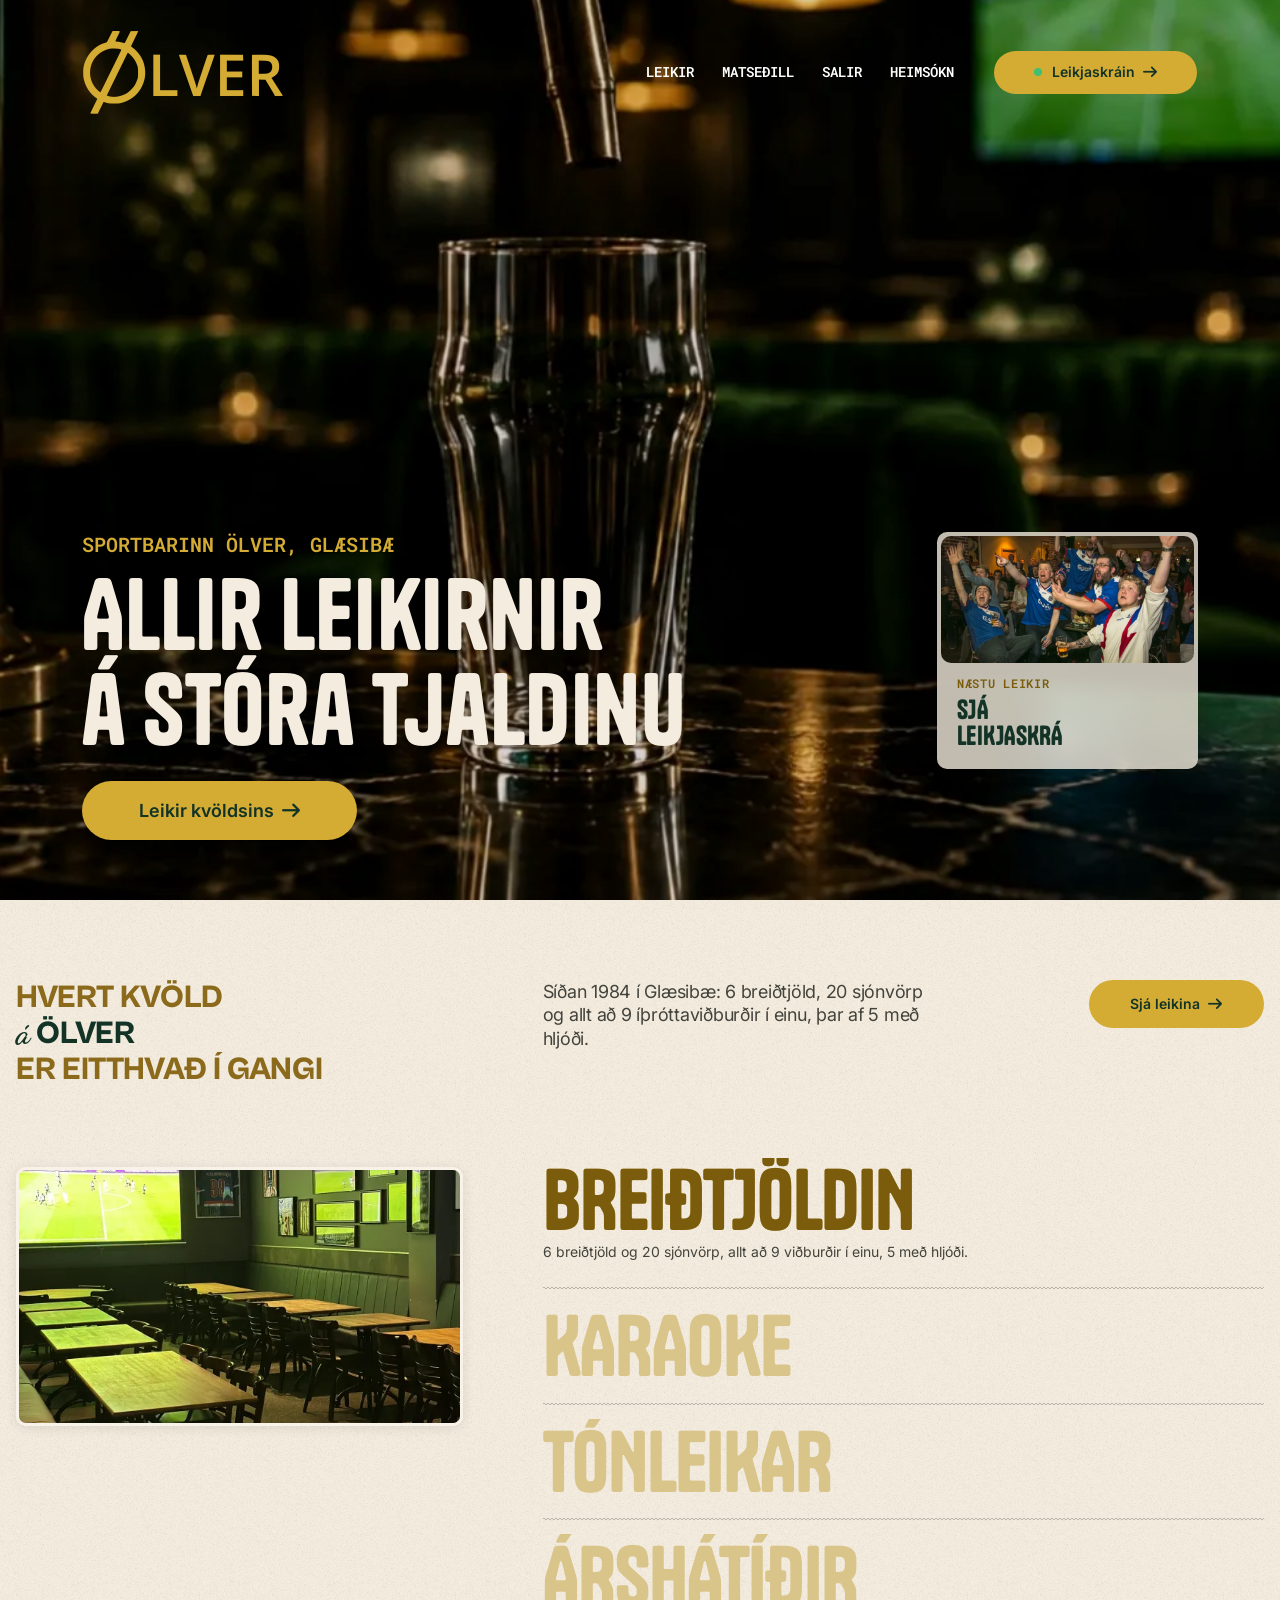
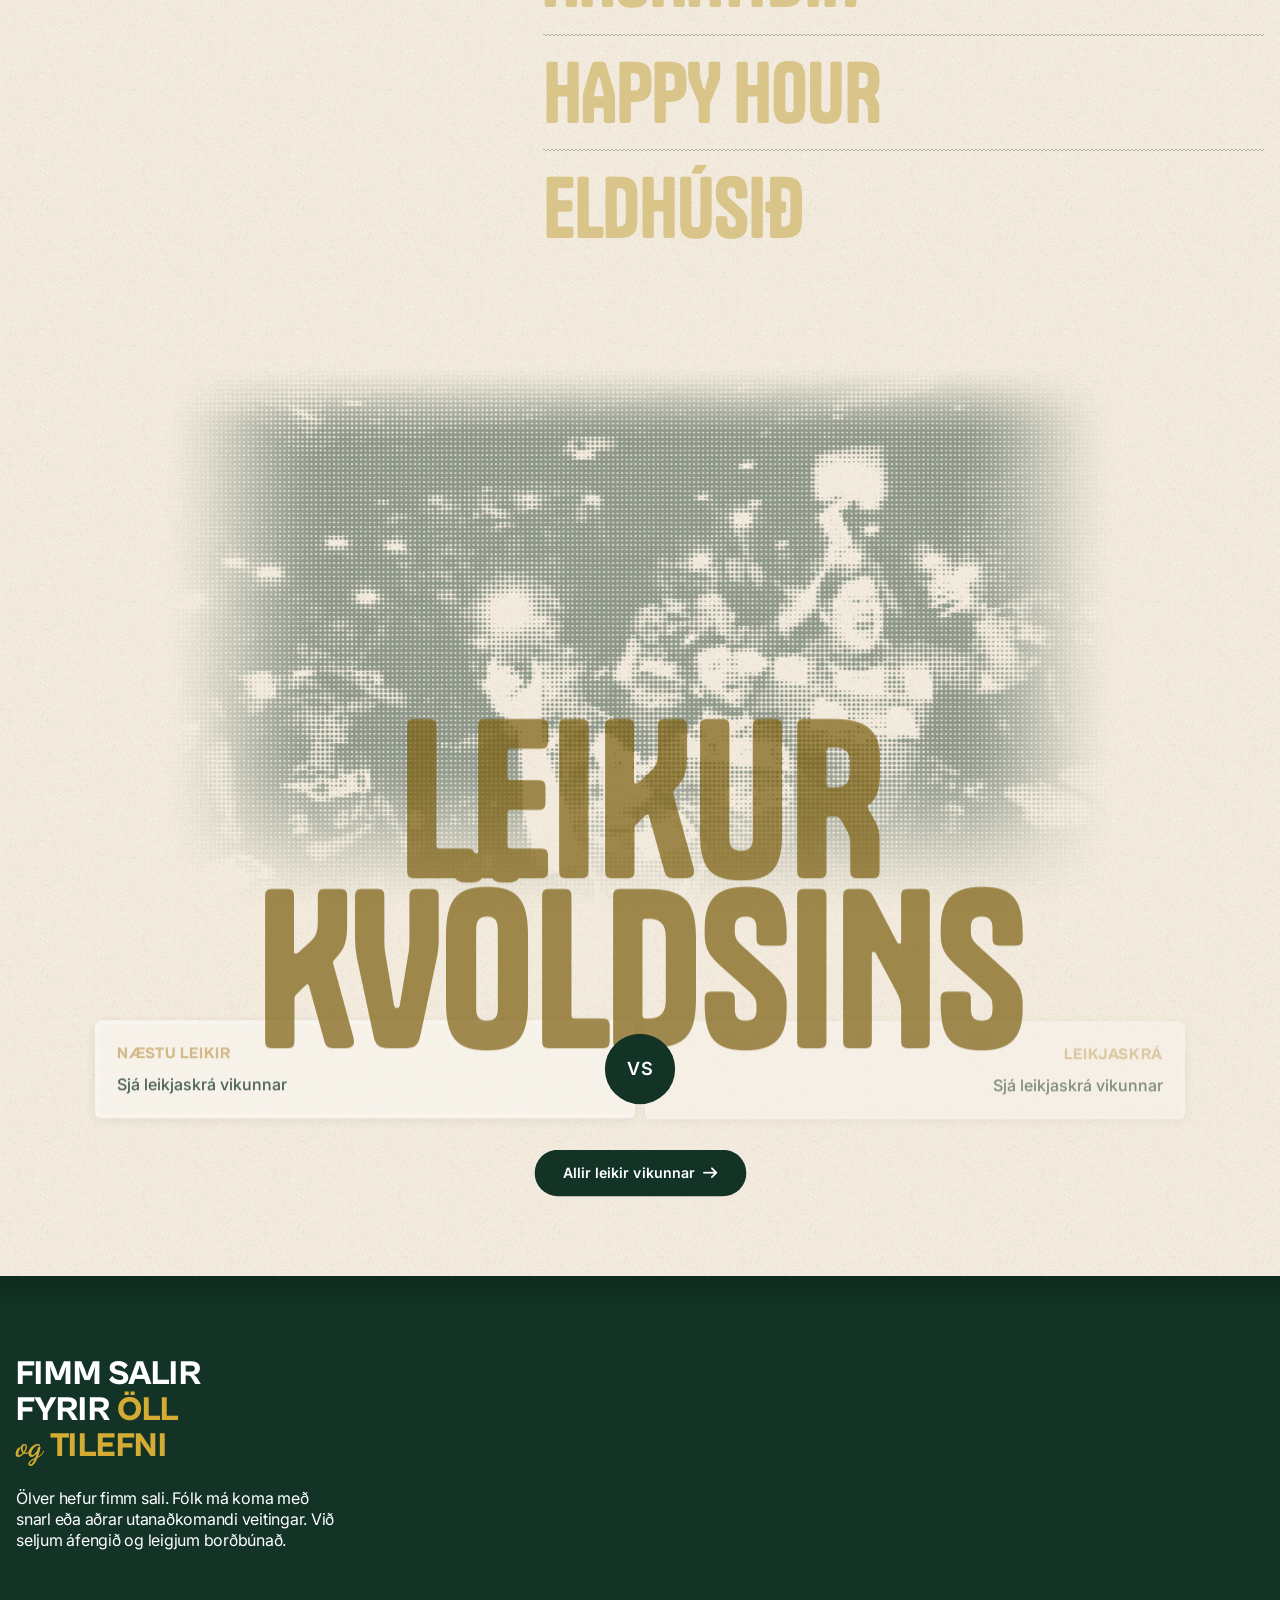
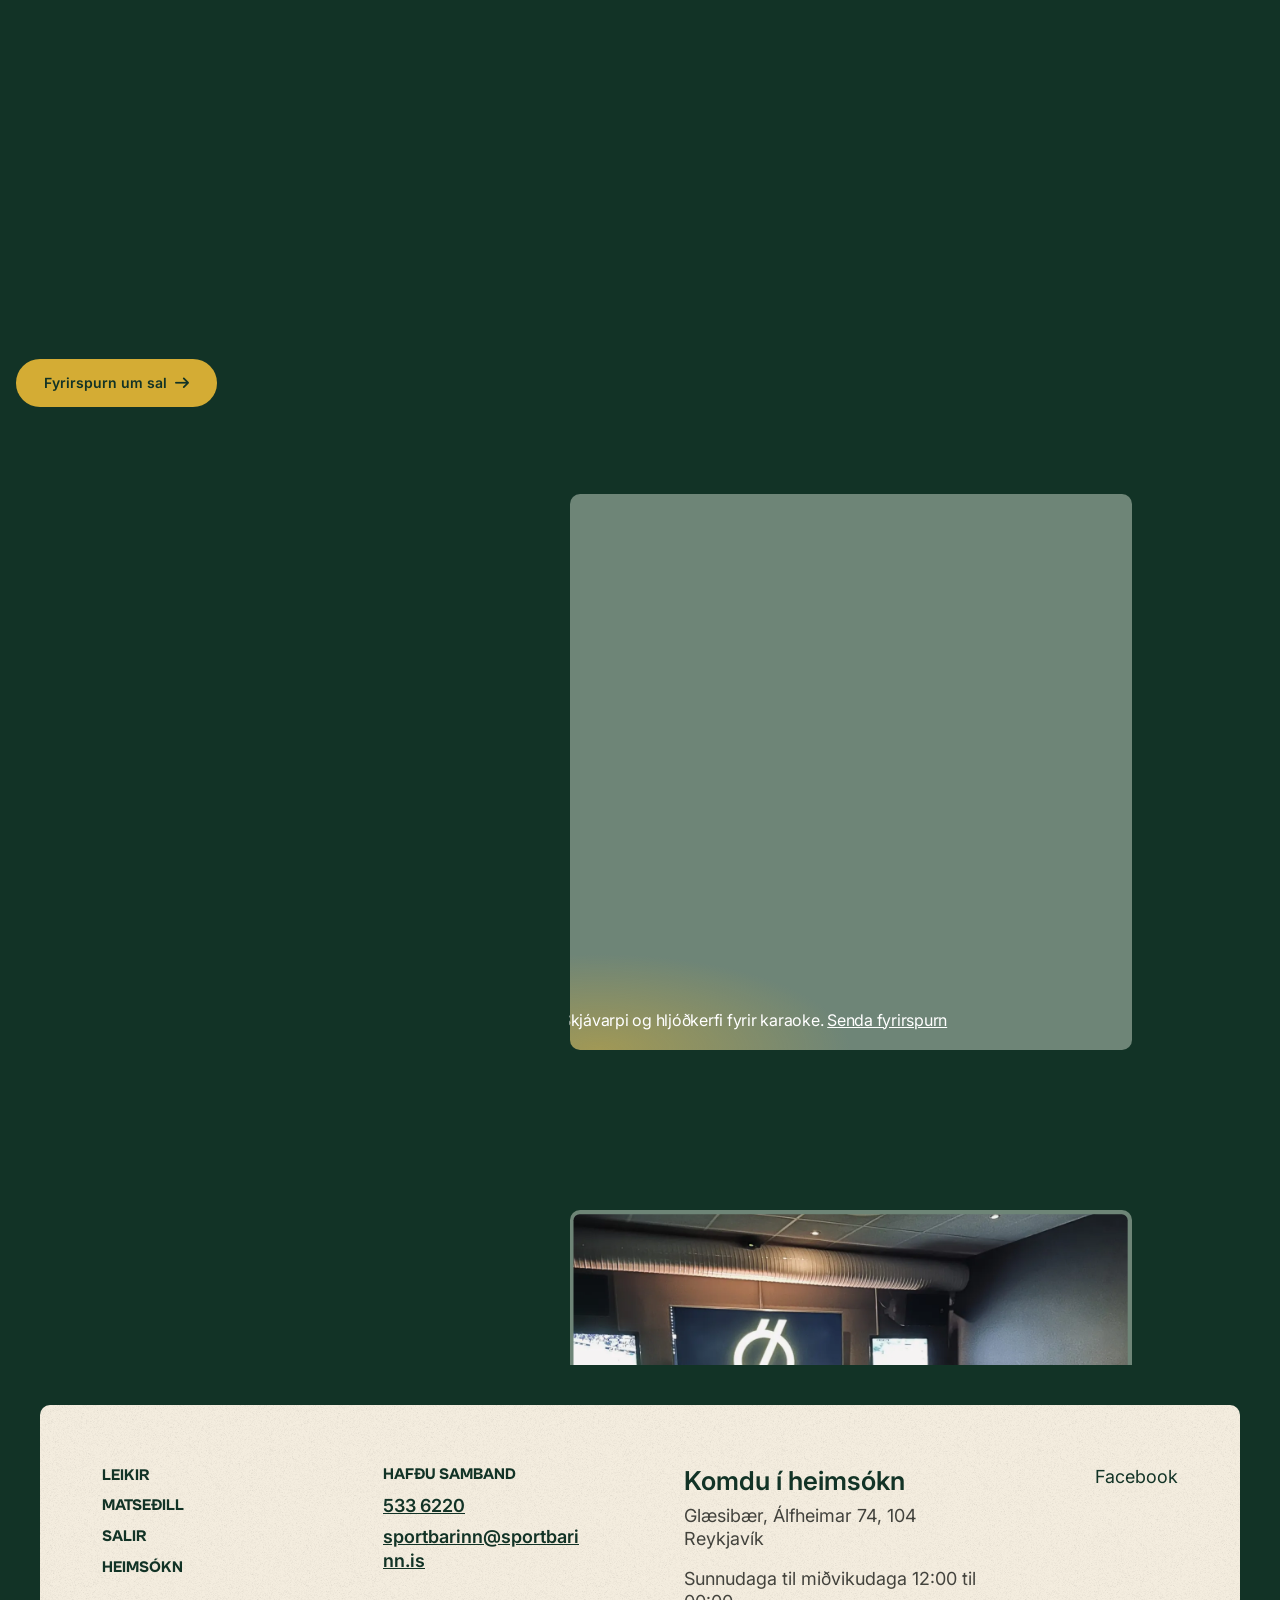
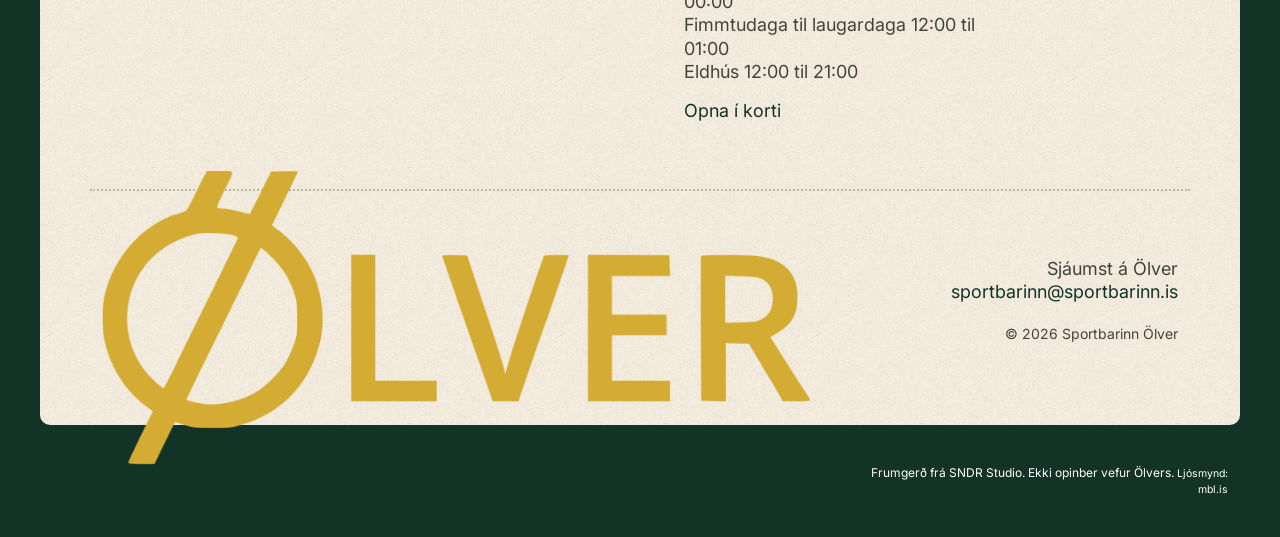
==== commit 5259f449: "Own favicon on every page (raster + apple-touch-icon from the brand's own mark) Co-Authored-By: Clau" ====
--- a/index.html
+++ b/index.html
@@ -45,6 +45,8 @@
 <link rel="stylesheet" href="css/card-media.css">
 <link rel="stylesheet" href="css/scroll-cards.css">
 <link rel="stylesheet" href="css/olver.css">
+<link rel="icon" type="image/png" sizes="32x32" href="icons/favicon-32.png">
+<link rel="icon" type="image/png" sizes="48x48" href="icons/favicon-48.png">
 </head>
 <body class="home wp-singular page-template page-template-frontpage page-template-frontpage-php page page-id-10001 wp-theme-boomball-theme-2026 theme-boomball-theme-2026 woocommerce-no-js">
 <a class="visually-hidden-focusable olver-skip" href="#efni">Fara í efni</a>
